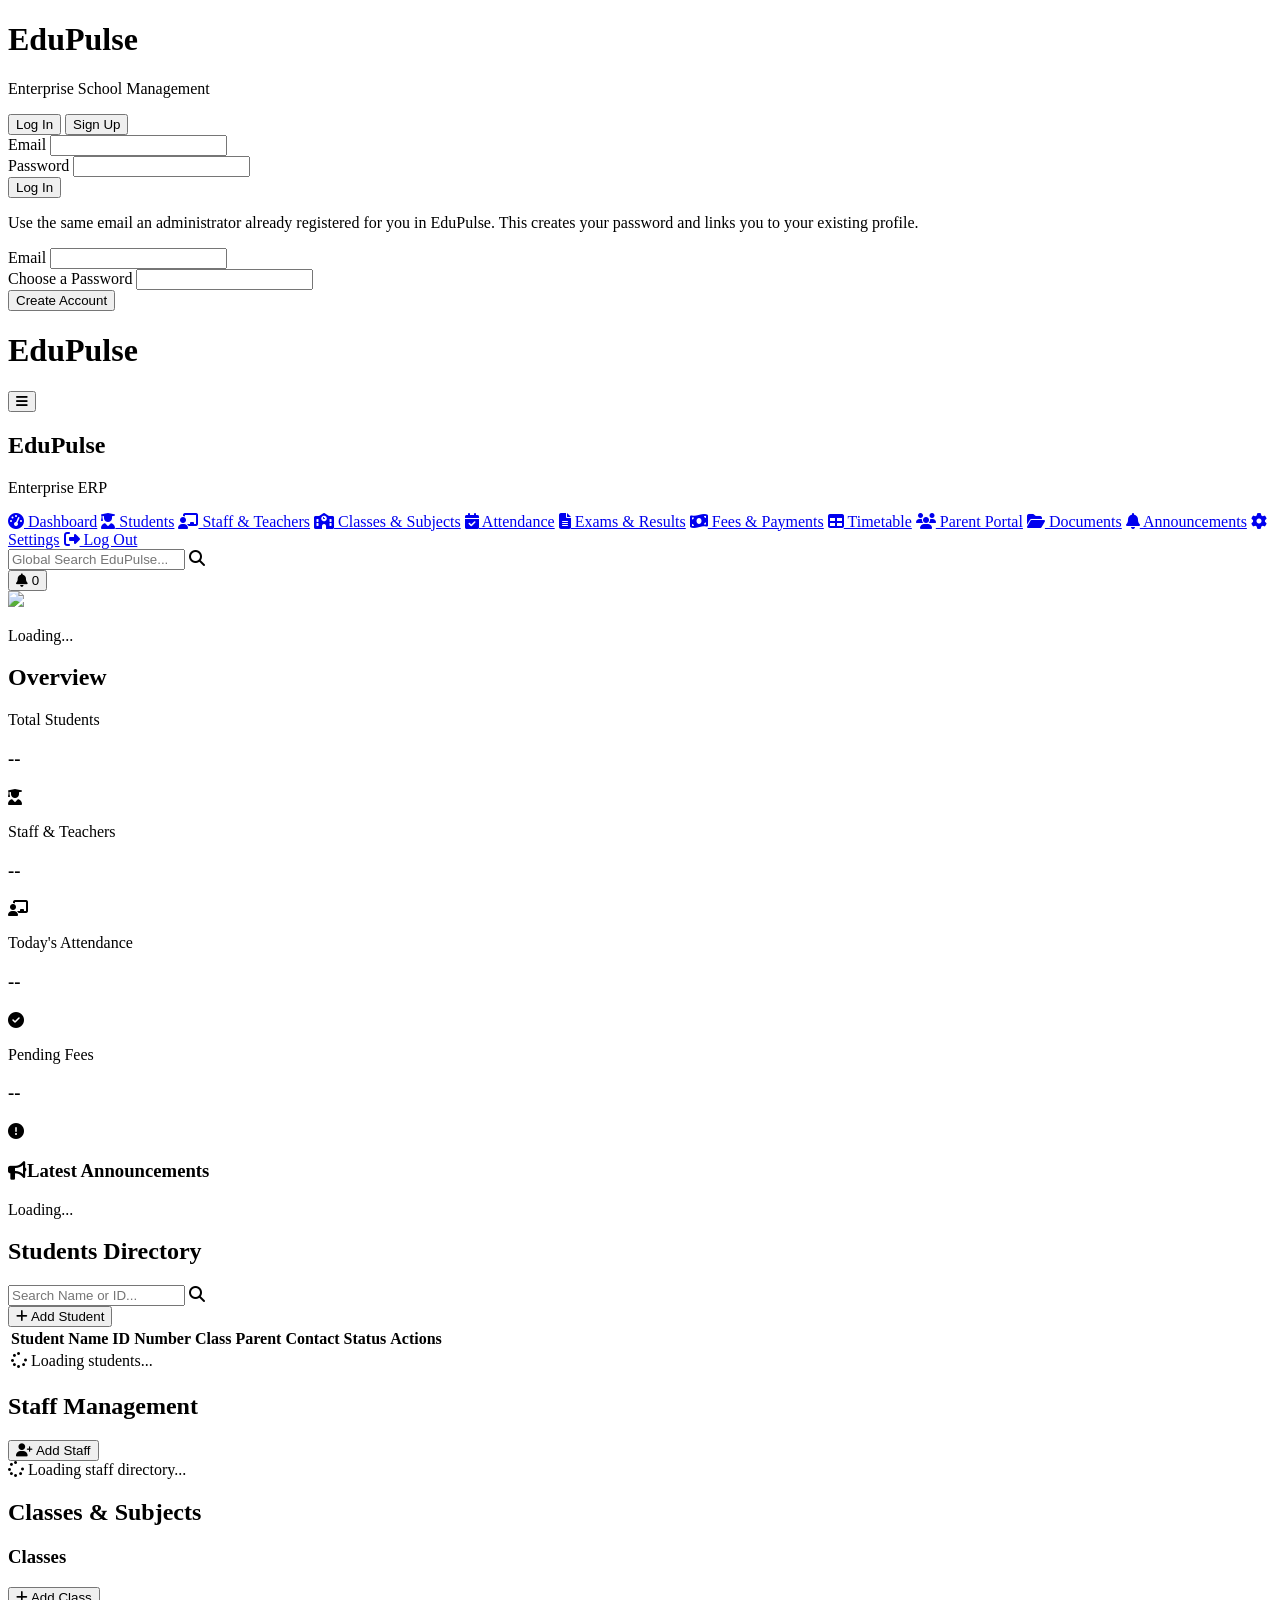
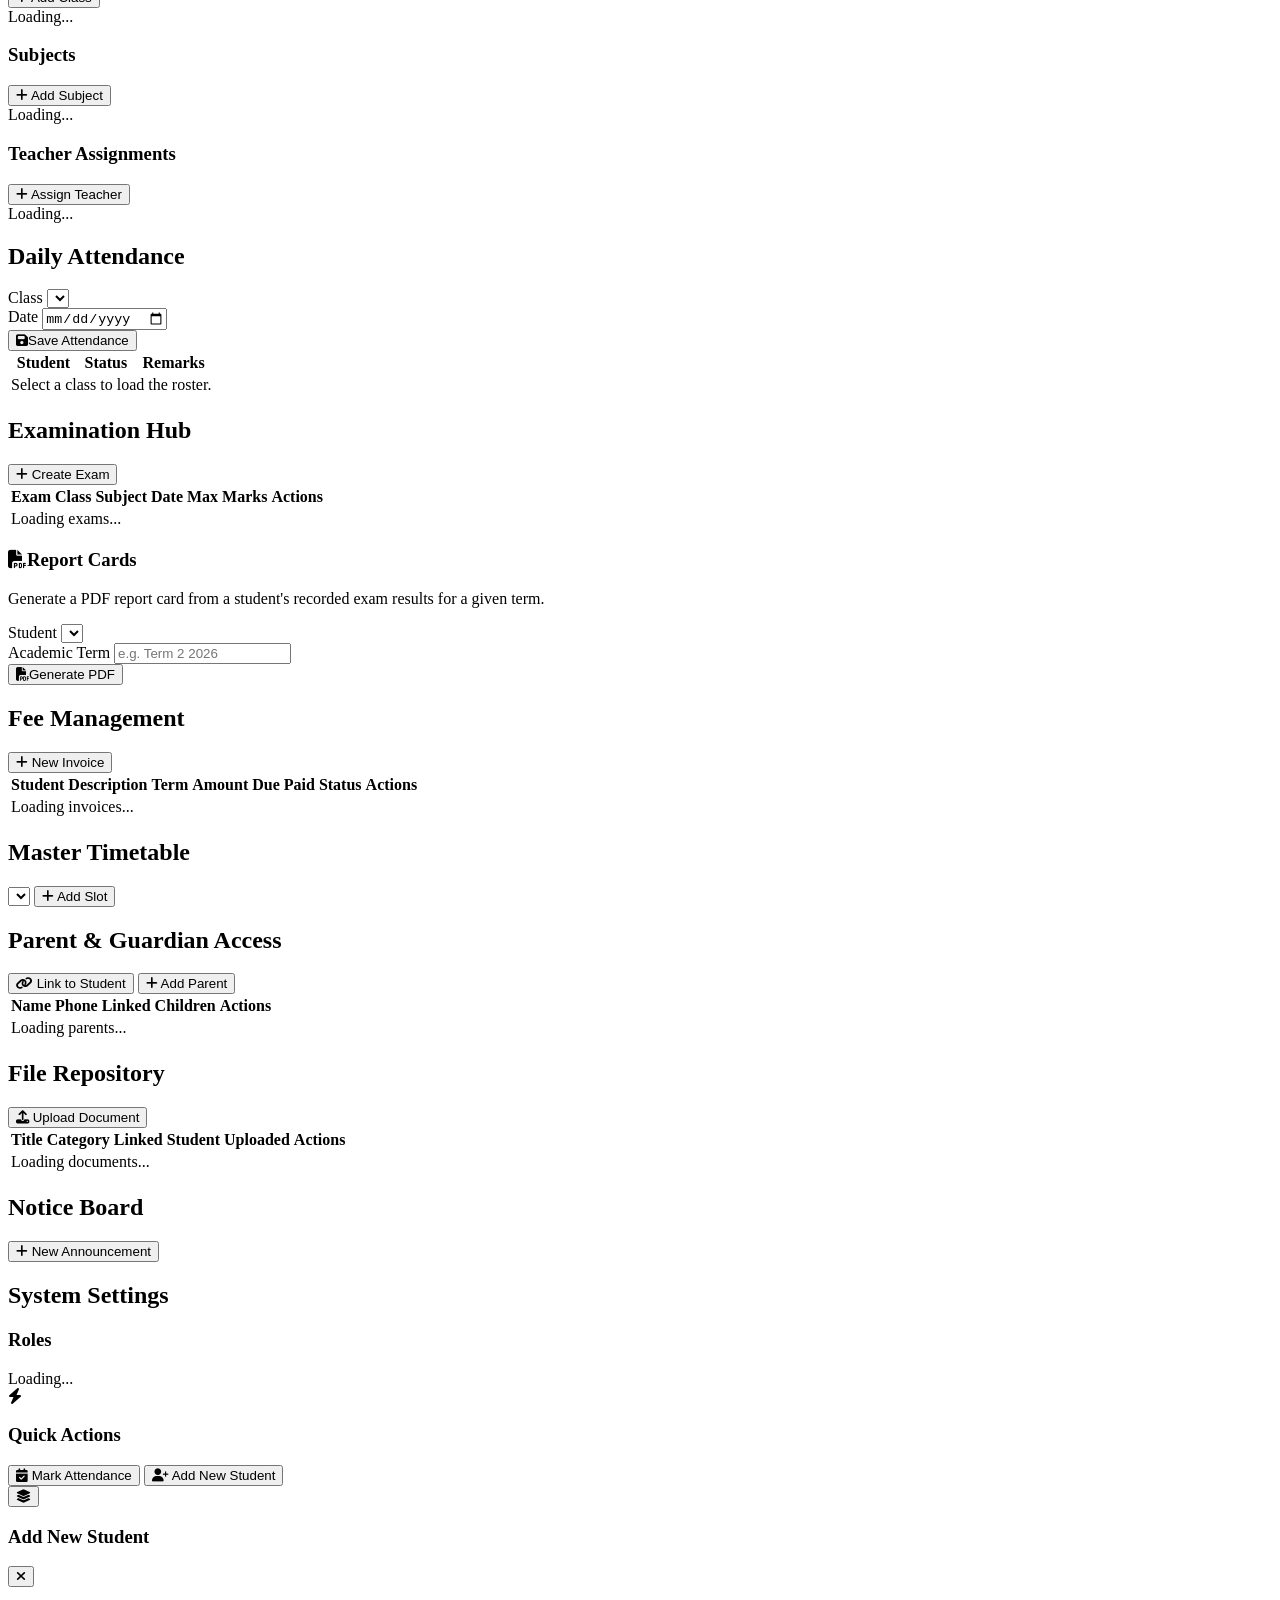
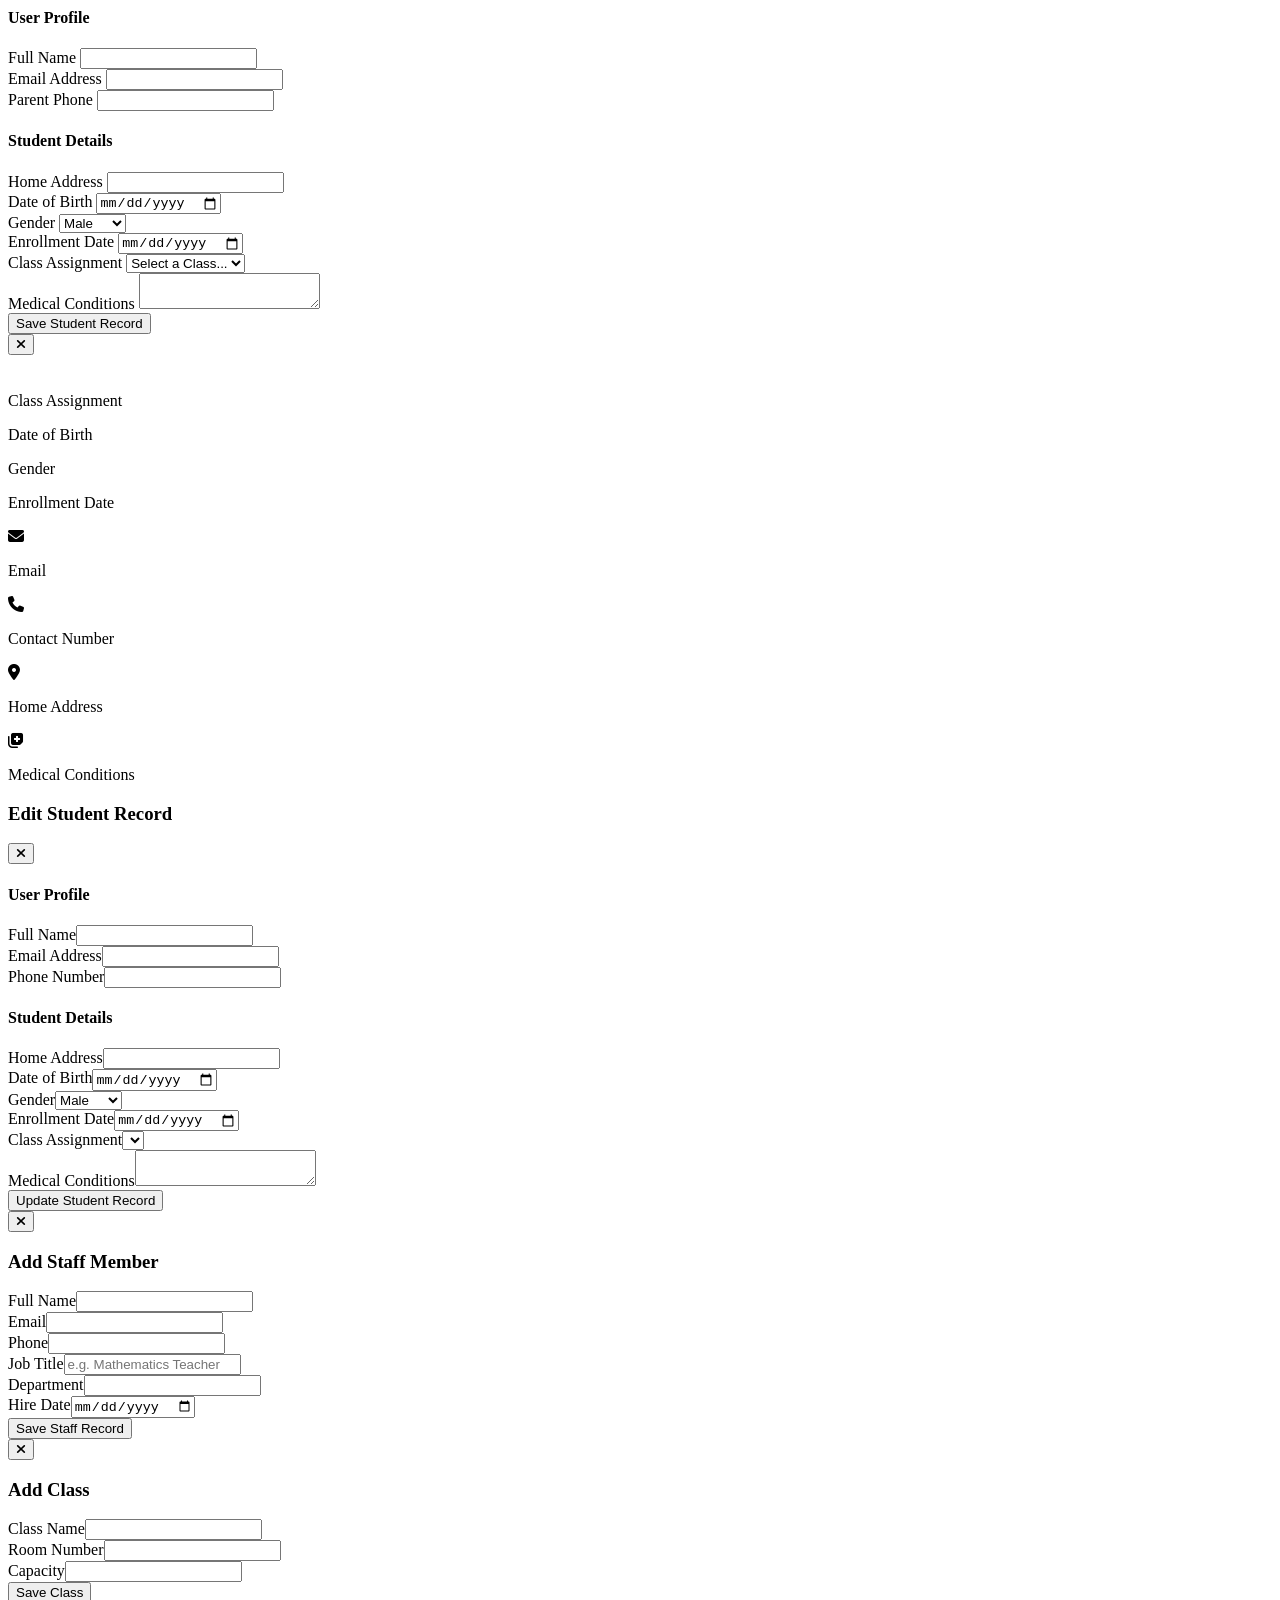
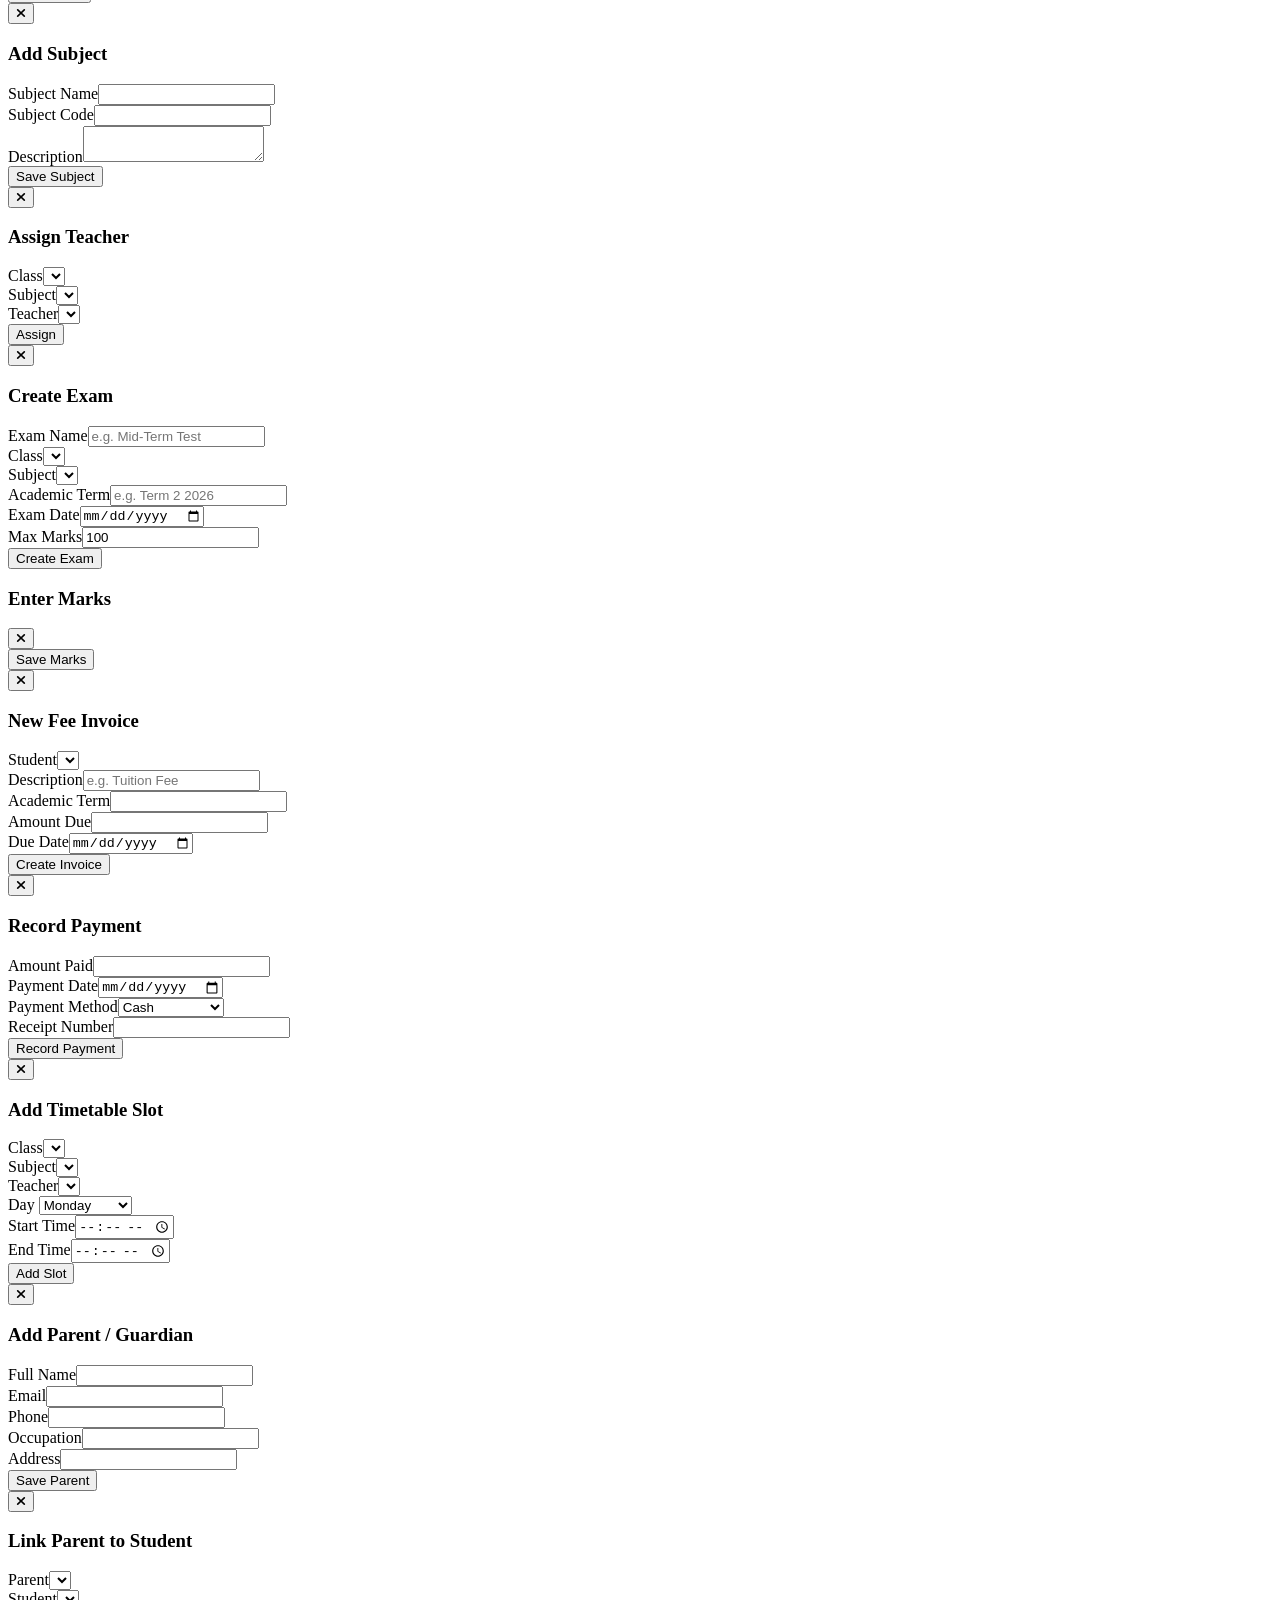
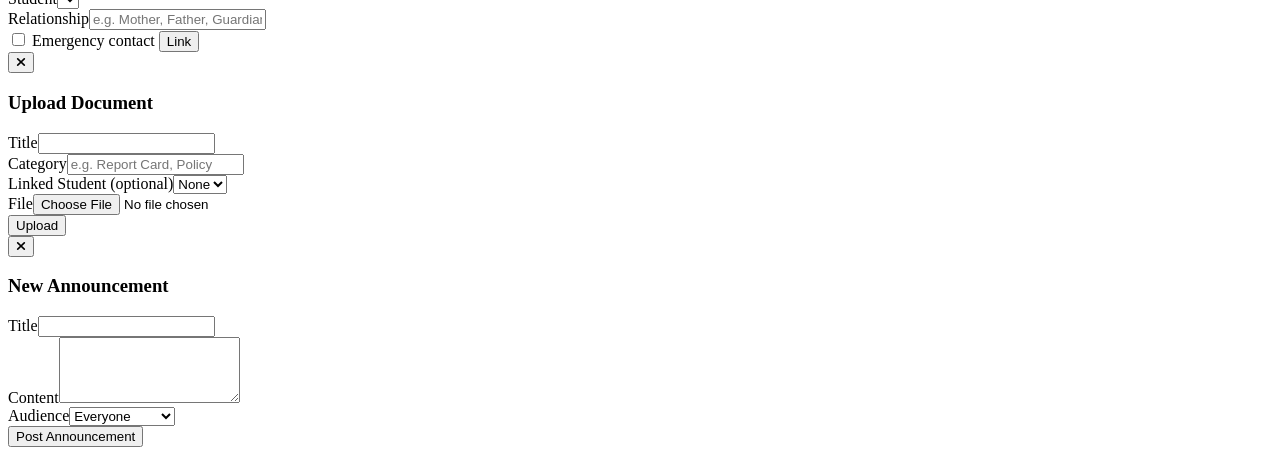
==== index.html @ a7461e49 "Rename index (5).html to index.html" ====
<!DOCTYPE html>
<html lang="en">
<head>
    <meta charset="UTF-8">
    <meta name="viewport" content="width=device-width, initial-scale=1.0">
    <title>EduPulse - Enterprise School Management</title>
    <script src="https://cdn.jsdelivr.net/npm/@supabase/supabase-js@2"></script>
    <script src="https://cdnjs.cloudflare.com/ajax/libs/jspdf/2.5.1/jspdf.umd.min.js"></script>
    <!-- Tailwind CSS -->
    <script src="https://cdn.tailwindcss.com"></script>
    <!-- FontAwesome -->
    <link rel="stylesheet" href="https://cdnjs.cloudflare.com/ajax/libs/font-awesome/6.4.0/css/all.min.css">
    <link rel="manifest" href="/manifest.json">
    <script>
        tailwind.config = {
            theme: {
                extend: {
                    colors: {
                        primary: '#1e293b',
                        secondary: '#3b82f6',
                        accent: '#f43f5e'
                    }
                }
            }
        }

        function showTab(tabId, element) {
            document.querySelectorAll('.tab-content').forEach(el => el.classList.add('hidden'));
            document.getElementById(tabId).classList.remove('hidden');

            document.querySelectorAll('.nav-link').forEach(el => {
                el.classList.remove('border-secondary', 'bg-slate-800', 'text-white');
                el.classList.add('border-transparent');
            });

            if(element) {
                element.classList.remove('border-transparent');
                element.classList.add('border-secondary', 'bg-slate-800', 'text-white');
            }

            document.getElementById('sidebar').classList.add('-translate-x-full');

            // Lazy-load data for the tab being opened
            if (window.tabLoaders && window.tabLoaders[tabId]) {
                window.tabLoaders[tabId]();
            }
        }

        function toggleMobileMenu() {
            document.getElementById('sidebar').classList.toggle('-translate-x-full');
        }

        function toggleQuickActions() {
            const menu = document.getElementById('admin-quick-actions');
            if (menu.classList.contains('scale-0')) {
                menu.classList.remove('scale-0');
                menu.classList.add('scale-100');
            } else {
                menu.classList.remove('scale-100');
                menu.classList.add('scale-0');
            }
        }

        function toggleModal(modalId) {
            const modal = document.getElementById(modalId);
            modal.classList.toggle('hidden');
        }
    </script>
</head>
<body class="bg-slate-50 text-slate-800 font-sans antialiased">

    <!-- ============================================= -->
    <!-- AUTH SCREEN (shown until logged in)            -->
    <!-- ============================================= -->
    <div id="auth-screen" class="fixed inset-0 bg-slate-900 z-[100] flex items-center justify-center p-4">
        <div class="bg-white rounded-2xl shadow-2xl w-full max-w-md p-8">
            <div class="text-center mb-6">
                <h1 class="text-3xl font-bold text-primary tracking-widest uppercase">EduPulse</h1>
                <p class="text-sm text-slate-400 mt-1">Enterprise School Management</p>
            </div>

            <div class="flex mb-6 border-b border-slate-200">
                <button id="auth-tab-login" onclick="switchAuthTab('login')" class="flex-1 py-2 font-semibold text-secondary border-b-2 border-secondary">Log In</button>
                <button id="auth-tab-signup" onclick="switchAuthTab('signup')" class="flex-1 py-2 font-semibold text-slate-400 border-b-2 border-transparent">Sign Up</button>
            </div>

            <div id="auth-error" class="hidden bg-red-50 text-red-600 text-sm p-3 rounded-lg mb-4"></div>
            <div id="auth-notice" class="hidden bg-blue-50 text-blue-600 text-sm p-3 rounded-lg mb-4"></div>

            <!-- LOGIN FORM -->
            <form id="login-form" onsubmit="handleLogin(event)" class="space-y-4">
                <div>
                    <label class="block text-sm font-semibold text-slate-700 mb-1">Email</label>
                    <input type="email" id="login-email" required class="w-full border border-slate-300 rounded-lg p-2.5 focus:ring-2 focus:ring-secondary outline-none">
                </div>
                <div>
                    <label class="block text-sm font-semibold text-slate-700 mb-1">Password</label>
                    <input type="password" id="login-password" required class="w-full border border-slate-300 rounded-lg p-2.5 focus:ring-2 focus:ring-secondary outline-none">
                </div>
                <button type="submit" class="w-full bg-secondary text-white py-3 rounded-lg font-bold shadow hover:bg-blue-600 transition">Log In</button>
            </form>

            <!-- SIGNUP FORM -->
            <form id="signup-form" onsubmit="handleSignup(event)" class="space-y-4 hidden">
                <p class="text-xs text-slate-500 -mt-2 mb-2">Use the same email an administrator already registered for you in EduPulse. This creates your password and links you to your existing profile.</p>
                <div>
                    <label class="block text-sm font-semibold text-slate-700 mb-1">Email</label>
                    <input type="email" id="signup-email" required class="w-full border border-slate-300 rounded-lg p-2.5 focus:ring-2 focus:ring-secondary outline-none">
                </div>
                <div>
                    <label class="block text-sm font-semibold text-slate-700 mb-1">Choose a Password</label>
                    <input type="password" id="signup-password" required minlength="6" class="w-full border border-slate-300 rounded-lg p-2.5 focus:ring-2 focus:ring-secondary outline-none">
                </div>
                <button type="submit" class="w-full bg-primary text-white py-3 rounded-lg font-bold shadow hover:bg-slate-700 transition">Create Account</button>
            </form>
        </div>
    </div>

    <!-- ============================================= -->
    <!-- MAIN APP (hidden until logged in)              -->
    <!-- ============================================= -->
    <div id="app-root" class="hidden flex h-screen overflow-hidden">

    <!-- Mobile Header -->
    <div class="md:hidden fixed top-0 left-0 w-full bg-primary text-white p-4 flex justify-between items-center z-50">
        <h1 class="text-xl font-bold tracking-wider">EduPulse</h1>
        <button onclick="toggleMobileMenu()" class="text-2xl focus:outline-none">
            <i class="fas fa-bars"></i>
        </button>
    </div>

    <!-- Sidebar Navigation -->
    <aside id="sidebar" class="bg-primary text-slate-300 w-64 flex-shrink-0 h-full fixed md:relative z-40 transition-transform transform -translate-x-full md:translate-x-0 overflow-y-auto mt-16 md:mt-0 pb-20">
        <div class="p-6 hidden md:block">
            <h2 class="text-2xl font-bold text-white tracking-widest uppercase">EduPulse</h2>
            <p class="text-xs text-slate-400 mt-1">Enterprise ERP</p>
        </div>
        <nav class="mt-2">
            <a href="#" onclick="showTab('dashboard', this)" class="nav-link block py-3 px-6 hover:bg-slate-800 hover:text-white border-l-4 border-secondary text-white bg-slate-800 transition"><i class="fas fa-tachometer-alt w-6"></i> Dashboard</a>
            <a href="#" onclick="showTab('students', this)" class="nav-link block py-3 px-6 hover:bg-slate-800 hover:text-white border-l-4 border-transparent transition"><i class="fas fa-user-graduate w-6"></i> Students</a>
            <a href="#" data-role-gate="staff" onclick="showTab('staff', this)" class="nav-link block py-3 px-6 hover:bg-slate-800 hover:text-white border-l-4 border-transparent transition"><i class="fas fa-chalkboard-teacher w-6"></i> Staff & Teachers</a>
            <a href="#" onclick="showTab('classes', this)" class="nav-link block py-3 px-6 hover:bg-slate-800 hover:text-white border-l-4 border-transparent transition"><i class="fas fa-school w-6"></i> Classes & Subjects</a>
            <a href="#" onclick="showTab('attendance', this)" class="nav-link block py-3 px-6 hover:bg-slate-800 hover:text-white border-l-4 border-transparent transition"><i class="fas fa-calendar-check w-6"></i> Attendance</a>
            <a href="#" onclick="showTab('exams', this)" class="nav-link block py-3 px-6 hover:bg-slate-800 hover:text-white border-l-4 border-transparent transition"><i class="fas fa-file-alt w-6"></i> Exams & Results</a>
            <a href="#" onclick="showTab('fees', this)" class="nav-link block py-3 px-6 hover:bg-slate-800 hover:text-white border-l-4 border-transparent transition"><i class="fas fa-money-bill-wave w-6"></i> Fees & Payments</a>
            <a href="#" onclick="showTab('timetable', this)" class="nav-link block py-3 px-6 hover:bg-slate-800 hover:text-white border-l-4 border-transparent transition"><i class="fas fa-table w-6"></i> Timetable</a>
            <a href="#" data-role-gate="staff" onclick="showTab('parents', this)" class="nav-link block py-3 px-6 hover:bg-slate-800 hover:text-white border-l-4 border-transparent transition"><i class="fas fa-users w-6"></i> Parent Portal</a>
            <a href="#" onclick="showTab('documents', this)" class="nav-link block py-3 px-6 hover:bg-slate-800 hover:text-white border-l-4 border-transparent transition"><i class="fas fa-folder-open w-6"></i> Documents</a>
            <a href="#" onclick="showTab('announcements', this)" class="nav-link block py-3 px-6 hover:bg-slate-800 hover:text-white border-l-4 border-transparent transition"><i class="fas fa-bell w-6"></i> Announcements</a>
            <a href="#" data-role-gate="staff" onclick="showTab('settings', this)" class="nav-link block py-3 px-6 hover:bg-slate-800 hover:text-white border-l-4 border-transparent transition mt-4"><i class="fas fa-cog w-6"></i> Settings</a>
            <a href="#" onclick="handleLogout()" class="nav-link block py-3 px-6 hover:bg-red-900 hover:text-white border-l-4 border-transparent transition text-red-300"><i class="fas fa-sign-out-alt w-6"></i> Log Out</a>
        </nav>
    </aside>

    <!-- Main Content Area -->
    <main class="flex-1 flex flex-col h-full mt-16 md:mt-0 relative overflow-hidden">

        <!-- Top Navbar -->
        <header class="bg-white shadow-sm h-16 flex items-center justify-between px-8 flex-shrink-0 hidden md:flex z-10 relative">
            <div class="relative w-96">
                <input type="text" placeholder="Global Search EduPulse..." class="w-full bg-slate-100 rounded-full py-2 px-4 pl-10 focus:outline-none focus:ring-2 focus:ring-secondary text-sm">
                <i class="fas fa-search absolute left-4 top-2.5 text-slate-400"></i>
            </div>
            <div class="flex items-center gap-6">
                <button class="text-slate-400 hover:text-secondary relative">
                    <i class="fas fa-bell text-xl"></i>
                    <span id="announcement-badge" class="absolute -top-1 -right-1 bg-red-500 text-white text-[10px] rounded-full h-4 w-4 flex items-center justify-center font-bold">0</span>
                </button>
                <div class="flex items-center gap-3 border-l pl-6 border-slate-200">
                    <img id="current-user-avatar" src="https://ui-avatars.com/api/?name=User&background=3b82f6&color=fff" class="w-9 h-9 rounded-full shadow-sm">
                    <div class="text-sm">
                        <p id="current-user-name" class="font-bold text-slate-700">Loading...</p>
                        <p id="current-user-role" class="text-xs text-slate-400"></p>
                    </div>
                </div>
            </div>
        </header>

        <!-- Scrollable Views -->
        <div class="flex-1 overflow-y-auto p-4 md:p-8 bg-slate-50">

            <!-- 1. DASHBOARD -->
            <div id="dashboard" class="tab-content">
                <h2 class="text-2xl font-bold text-slate-800 mb-6">Overview</h2>
                <div class="grid grid-cols-1 md:grid-cols-2 lg:grid-cols-4 gap-6 mb-8">
                    <div class="bg-white p-6 rounded-xl shadow-sm border border-slate-100 flex items-center justify-between">
                        <div><p class="text-sm text-slate-500 font-semibold">Total Students</p><h3 id="stat-students" class="text-2xl font-bold text-slate-800">--</h3></div>
                        <div class="bg-blue-100 text-secondary p-3 rounded-lg"><i class="fas fa-user-graduate text-xl"></i></div>
                    </div>
                    <div class="bg-white p-6 rounded-xl shadow-sm border border-slate-100 flex items-center justify-between">
                        <div><p class="text-sm text-slate-500 font-semibold">Staff & Teachers</p><h3 id="stat-staff" class="text-2xl font-bold text-slate-800">--</h3></div>
                        <div class="bg-indigo-100 text-indigo-500 p-3 rounded-lg"><i class="fas fa-chalkboard-teacher text-xl"></i></div>
                    </div>
                    <div class="bg-white p-6 rounded-xl shadow-sm border border-slate-100 flex items-center justify-between">
                        <div><p class="text-sm text-slate-500 font-semibold">Today's Attendance</p><h3 id="stat-attendance" class="text-2xl font-bold text-slate-800">--</h3></div>
                        <div class="bg-green-100 text-green-500 p-3 rounded-lg"><i class="fas fa-check-circle text-xl"></i></div>
                    </div>
                    <div class="bg-white p-6 rounded-xl shadow-sm border border-slate-100 flex items-center justify-between">
                        <div><p class="text-sm text-slate-500 font-semibold">Pending Fees</p><h3 id="stat-fees" class="text-2xl font-bold text-slate-800">--</h3></div>
                        <div class="bg-red-100 text-red-500 p-3 rounded-lg"><i class="fas fa-exclamation-circle text-xl"></i></div>
                    </div>
                </div>
                <div class="bg-white rounded-xl shadow-sm border border-slate-100 p-6">
                    <h3 class="font-bold text-slate-700 mb-4"><i class="fas fa-bullhorn text-secondary mr-2"></i>Latest Announcements</h3>
                    <div id="dashboard-announcements" class="space-y-3 text-sm text-slate-500">Loading...</div>
                </div>
            </div>

            <!-- 2. STUDENTS TAB -->
            <div id="students" class="tab-content hidden">
                <div class="flex flex-col md:flex-row justify-between items-center mb-6 gap-4">
                    <h2 class="text-2xl font-bold text-slate-800">Students Directory</h2>
                    <div class="flex w-full md:w-auto gap-4">
                        <div class="relative flex-1 md:w-64">
                            <input type="text" id="student-search-input" onkeyup="filterStudents()" placeholder="Search Name or ID..." class="w-full bg-white border border-slate-200 rounded-lg py-2 px-4 pl-10 focus:outline-none focus:ring-2 focus:ring-secondary text-sm shadow-sm">
                            <i class="fas fa-search absolute left-4 top-2.5 text-slate-400"></i>
                        </div>
                        <button data-role-gate="staff" onclick="toggleModal('add-student-modal')" class="bg-secondary text-white px-4 py-2 rounded-lg text-sm shadow hover:bg-blue-600 whitespace-nowrap"><i class="fas fa-plus mr-2"></i> Add Student</button>
                    </div>
                </div>
                <div class="bg-white rounded-xl shadow-sm border border-slate-100 overflow-hidden">
                    <div class="overflow-x-auto">
                        <table class="w-full text-left border-collapse">
                            <thead>
                                <tr class="bg-slate-50 text-slate-500 text-sm border-b border-slate-200">
                                    <th class="p-4 font-semibold">Student Name</th>
                                    <th class="p-4 font-semibold">ID Number</th>
                                    <th class="p-4 font-semibold">Class</th>
                                    <th class="p-4 font-semibold">Parent Contact</th>
                                    <th class="p-4 font-semibold">Status</th>
                                    <th class="p-4 font-semibold text-right">Actions</th>
                                </tr>
                            </thead>
                            <tbody id="student-table-body" class="text-sm">
                                <tr><td colspan="6" class="p-6 text-center text-slate-500"><i class="fas fa-spinner fa-spin mr-2"></i> Loading students...</td></tr>
                            </tbody>
                        </table>
                    </div>
                </div>
            </div>

            <!-- 3. STAFF & TEACHERS -->
            <div id="staff" class="tab-content hidden">
                <div class="flex justify-between items-center mb-6">
                    <h2 class="text-2xl font-bold text-slate-800">Staff Management</h2>
                    <button data-role-gate="staff" onclick="toggleModal('add-staff-modal')" class="bg-secondary text-white px-4 py-2 rounded-lg text-sm shadow hover:bg-blue-600"><i class="fas fa-user-plus mr-2"></i> Add Staff</button>
                </div>
                <div class="bg-white rounded-xl shadow-sm border border-slate-100 p-6">
                    <div id="staff-grid" class="grid grid-cols-1 md:grid-cols-3 gap-4">
                       <div class="col-span-full p-6 text-center text-slate-500"><i class="fas fa-spinner fa-spin mr-2"></i> Loading staff directory...</div>
                    </div>
                </div>
            </div>

            <!-- 4. CLASSES & SUBJECTS -->
            <div id="classes" class="tab-content hidden">
                <h2 class="text-2xl font-bold text-slate-800 mb-6">Classes & Subjects</h2>
                <div class="grid grid-cols-1 lg:grid-cols-2 gap-6">
                    <div class="bg-white rounded-xl shadow-sm border border-slate-100 p-6">
                        <div class="flex justify-between items-center mb-4">
                            <h3 class="font-bold text-slate-700">Classes</h3>
                            <button data-role-gate="staff" onclick="toggleModal('add-class-modal')" class="bg-secondary text-white px-3 py-1.5 rounded-lg text-xs shadow hover:bg-blue-600"><i class="fas fa-plus mr-1"></i> Add Class</button>
                        </div>
                        <div id="classes-list" class="space-y-2 text-sm">Loading...</div>
                    </div>
                    <div class="bg-white rounded-xl shadow-sm border border-slate-100 p-6">
                        <div class="flex justify-between items-center mb-4">
                            <h3 class="font-bold text-slate-700">Subjects</h3>
                            <button data-role-gate="staff" onclick="toggleModal('add-subject-modal')" class="bg-secondary text-white px-3 py-1.5 rounded-lg text-xs shadow hover:bg-blue-600"><i class="fas fa-plus mr-1"></i> Add Subject</button>
                        </div>
                        <div id="subjects-list" class="space-y-2 text-sm">Loading...</div>
                    </div>
                </div>
                <div class="bg-white rounded-xl shadow-sm border border-slate-100 p-6 mt-6">
                    <div class="flex justify-between items-center mb-4">
                        <h3 class="font-bold text-slate-700">Teacher Assignments</h3>
                        <button data-role-gate="staff" onclick="toggleModal('assign-teacher-modal')" class="bg-secondary text-white px-3 py-1.5 rounded-lg text-xs shadow hover:bg-blue-600"><i class="fas fa-plus mr-1"></i> Assign Teacher</button>
                    </div>
                    <div id="assignments-list" class="text-sm">Loading...</div>
                </div>
            </div>

            <!-- 5. ATTENDANCE -->
            <div id="attendance" class="tab-content hidden">
                <h2 class="text-2xl font-bold text-slate-800 mb-6">Daily Attendance</h2>
                <div class="bg-white rounded-xl shadow-sm border border-slate-100 p-6 mb-6">
                    <div class="grid grid-cols-1 md:grid-cols-3 gap-4 items-end">
                        <div>
                            <label class="block text-sm font-semibold text-slate-700 mb-1">Class</label>
                            <select id="attendance-class-select" onchange="loadAttendanceRoster()" class="w-full border border-slate-300 rounded-lg p-2"></select>
                        </div>
                        <div>
                            <label class="block text-sm font-semibold text-slate-700 mb-1">Date</label>
                            <input type="date" id="attendance-date" onchange="loadAttendanceRoster()" class="w-full border border-slate-300 rounded-lg p-2">
                        </div>
                        <button data-role-gate="staff" onclick="saveAttendance()" class="bg-secondary text-white py-2 rounded-lg font-bold shadow hover:bg-blue-600"><i class="fas fa-save mr-2"></i>Save Attendance</button>
                    </div>
                </div>
                <div class="bg-white rounded-xl shadow-sm border border-slate-100 overflow-hidden">
                    <table class="w-full text-left border-collapse">
                        <thead><tr class="bg-slate-50 text-slate-500 text-sm border-b"><th class="p-4">Student</th><th class="p-4">Status</th><th class="p-4">Remarks</th></tr></thead>
                        <tbody id="attendance-roster-body" class="text-sm"><tr><td colspan="3" class="p-6 text-center text-slate-500">Select a class to load the roster.</td></tr></tbody>
                    </table>
                </div>
            </div>

            <!-- 6. EXAMS & RESULTS -->
            <div id="exams" class="tab-content hidden">
                <div class="flex justify-between items-center mb-6">
                    <h2 class="text-2xl font-bold text-slate-800">Examination Hub</h2>
                    <button data-role-gate="staff" onclick="toggleModal('add-exam-modal')" class="bg-secondary text-white px-4 py-2 rounded-lg text-sm shadow hover:bg-blue-600"><i class="fas fa-plus mr-2"></i> Create Exam</button>
                </div>
                <div class="bg-white rounded-xl shadow-sm border border-slate-100 overflow-hidden">
                    <table class="w-full text-left border-collapse">
                        <thead><tr class="bg-slate-50 text-slate-500 text-sm border-b"><th class="p-4">Exam</th><th class="p-4">Class</th><th class="p-4">Subject</th><th class="p-4">Date</th><th class="p-4">Max Marks</th><th class="p-4 text-right">Actions</th></tr></thead>
                        <tbody id="exams-table-body" class="text-sm"><tr><td colspan="6" class="p-6 text-center text-slate-500">Loading exams...</td></tr></tbody>
                    </table>
                </div>

                <div class="bg-white rounded-xl shadow-sm border border-slate-100 p-6 mt-6">
                    <h3 class="font-bold text-slate-700 mb-1"><i class="fas fa-file-pdf text-red-500 mr-2"></i>Report Cards</h3>
                    <p class="text-xs text-slate-400 mb-4">Generate a PDF report card from a student's recorded exam results for a given term.</p>
                    <div class="grid grid-cols-1 md:grid-cols-4 gap-4 items-end">
                        <div class="md:col-span-2">
                            <label class="block text-sm font-semibold text-slate-700 mb-1">Student</label>
                            <select id="report-card-student" class="w-full border border-slate-300 rounded-lg p-2"></select>
                        </div>
                        <div>
                            <label class="block text-sm font-semibold text-slate-700 mb-1">Academic Term</label>
                            <input type="text" id="report-card-term" placeholder="e.g. Term 2 2026" class="w-full border border-slate-300 rounded-lg p-2">
                        </div>
                        <button onclick="generateReportCard()" class="bg-red-500 text-white py-2 rounded-lg font-bold shadow hover:bg-red-600"><i class="fas fa-file-pdf mr-2"></i>Generate PDF</button>
                    </div>
                    <div id="report-card-status" class="text-sm text-slate-500 mt-4"></div>
                </div>
            </div>

            <!-- 7. FEES & PAYMENTS -->
            <div id="fees" class="tab-content hidden">
                <div class="flex justify-between items-center mb-6">
                    <h2 class="text-2xl font-bold text-slate-800">Fee Management</h2>
                    <button data-role-gate="staff" onclick="toggleModal('add-invoice-modal')" class="bg-secondary text-white px-4 py-2 rounded-lg text-sm shadow hover:bg-blue-600"><i class="fas fa-plus mr-2"></i> New Invoice</button>
                </div>
                <div class="bg-white rounded-xl shadow-sm border border-slate-100 overflow-hidden">
                    <table class="w-full text-left border-collapse">
                        <thead><tr class="bg-slate-50 text-slate-500 text-sm border-b"><th class="p-4">Student</th><th class="p-4">Description</th><th class="p-4">Term</th><th class="p-4">Amount Due</th><th class="p-4">Paid</th><th class="p-4">Status</th><th class="p-4 text-right">Actions</th></tr></thead>
                        <tbody id="fees-table-body" class="text-sm"><tr><td colspan="7" class="p-6 text-center text-slate-500">Loading invoices...</td></tr></tbody>
                    </table>
                </div>
            </div>

            <!-- 8. TIMETABLE -->
            <div id="timetable" class="tab-content hidden">
                <div class="flex flex-col md:flex-row justify-between items-center mb-6 gap-4">
                    <h2 class="text-2xl font-bold text-slate-800">Master Timetable</h2>
                    <div class="flex gap-4 items-center">
                        <select id="timetable-class-select" onchange="loadTimetable()" class="border border-slate-300 rounded-lg p-2 text-sm"></select>
                        <button data-role-gate="staff" onclick="toggleModal('add-slot-modal')" class="bg-secondary text-white px-4 py-2 rounded-lg text-sm shadow hover:bg-blue-600"><i class="fas fa-plus mr-2"></i> Add Slot</button>
                    </div>
                </div>
                <div id="timetable-grid" class="grid grid-cols-1 md:grid-cols-2 lg:grid-cols-3 gap-4"></div>
            </div>

            <!-- 9. PARENT PORTAL -->
            <div id="parents" class="tab-content hidden">
                <div class="flex justify-between items-center mb-6">
                    <h2 class="text-2xl font-bold text-slate-800">Parent & Guardian Access</h2>
                    <div class="flex gap-3">
                        <button data-role-gate="staff" onclick="toggleModal('link-parent-modal')" class="bg-slate-700 text-white px-4 py-2 rounded-lg text-sm shadow hover:bg-slate-800"><i class="fas fa-link mr-2"></i> Link to Student</button>
                        <button data-role-gate="staff" onclick="toggleModal('add-parent-modal')" class="bg-secondary text-white px-4 py-2 rounded-lg text-sm shadow hover:bg-blue-600"><i class="fas fa-plus mr-2"></i> Add Parent</button>
                    </div>
                </div>
                <div class="bg-white rounded-xl shadow-sm border border-slate-100 overflow-hidden">
                    <table class="w-full text-left border-collapse">
                        <thead><tr class="bg-slate-50 text-slate-500 text-sm border-b"><th class="p-4">Name</th><th class="p-4">Phone</th><th class="p-4">Linked Children</th><th class="p-4 text-right">Actions</th></tr></thead>
                        <tbody id="parents-table-body" class="text-sm"><tr><td colspan="4" class="p-6 text-center text-slate-500">Loading parents...</td></tr></tbody>
                    </table>
                </div>
            </div>

            <!-- 10. DOCUMENTS -->
            <div id="documents" class="tab-content hidden">
                <div class="flex justify-between items-center mb-6">
                    <h2 class="text-2xl font-bold text-slate-800">File Repository</h2>
                    <button data-role-gate="staff" onclick="toggleModal('upload-document-modal')" class="bg-secondary text-white px-4 py-2 rounded-lg text-sm shadow hover:bg-blue-600"><i class="fas fa-upload mr-2"></i> Upload Document</button>
                </div>
                <div class="bg-white rounded-xl shadow-sm border border-slate-100 overflow-hidden">
                    <table class="w-full text-left border-collapse">
                        <thead><tr class="bg-slate-50 text-slate-500 text-sm border-b"><th class="p-4">Title</th><th class="p-4">Category</th><th class="p-4">Linked Student</th><th class="p-4">Uploaded</th><th class="p-4 text-right">Actions</th></tr></thead>
                        <tbody id="documents-table-body" class="text-sm"><tr><td colspan="5" class="p-6 text-center text-slate-500">Loading documents...</td></tr></tbody>
                    </table>
                </div>
            </div>

            <!-- 11. ANNOUNCEMENTS -->
            <div id="announcements" class="tab-content hidden">
                <div class="flex justify-between items-center mb-6">
                    <h2 class="text-2xl font-bold text-slate-800">Notice Board</h2>
                    <button data-role-gate="staff" onclick="toggleModal('add-announcement-modal')" class="bg-secondary text-white px-4 py-2 rounded-lg text-sm shadow hover:bg-blue-600"><i class="fas fa-plus mr-2"></i> New Announcement</button>
                </div>
                <div id="announcements-list" class="space-y-4"></div>
            </div>

            <!-- 12. SETTINGS -->
            <div id="settings" class="tab-content hidden">
                <h2 class="text-2xl font-bold text-slate-800 mb-6">System Settings</h2>
                <div class="bg-white rounded-xl shadow-sm border border-slate-100 p-6 max-w-lg">
                    <h3 class="font-bold text-slate-700 mb-4">Roles</h3>
                    <div id="roles-list" class="space-y-2 text-sm">Loading...</div>
                </div>
            </div>

        </div>
    </main>

    <!-- Admin Quick Actions Menu -->
    <div id="admin-quick-actions" class="fixed bottom-24 right-6 bg-white w-72 rounded-2xl shadow-2xl border border-slate-100 transform scale-0 origin-bottom-right transition-transform duration-300 z-50 overflow-hidden">
        <div class="bg-gradient-to-r from-secondary to-blue-400 p-6 text-white text-center relative overflow-hidden">
            <div class="absolute -top-4 -right-4 w-16 h-16 bg-white/10 rounded-full blur-md"></div>
            <div class="absolute -bottom-4 -left-4 w-20 h-20 bg-white/10 rounded-full blur-md"></div>
            <div class="relative z-10 w-16 h-16 bg-white/20 rounded-full mx-auto flex items-center justify-center mb-3 backdrop-blur-sm shadow-inner">
                <i class="fas fa-bolt text-2xl text-white"></i>
            </div>
            <h3 class="relative z-10 text-xl font-bold tracking-wider">Quick Actions</h3>
        </div>
        <div class="p-4 space-y-2">
            <button onclick="showTab('attendance'); toggleQuickActions();" class="w-full text-left px-4 py-3 rounded-xl hover:bg-slate-50 text-slate-700 font-medium transition flex items-center gap-3">
                <i class="fas fa-calendar-check text-secondary w-5 text-center"></i> Mark Attendance
            </button>
            <button onclick="toggleModal('add-student-modal'); toggleQuickActions();" class="w-full text-left px-4 py-3 rounded-xl hover:bg-slate-50 text-slate-700 font-medium transition flex items-center gap-3">
                <i class="fas fa-user-plus text-secondary w-5 text-center"></i> Add New Student
            </button>
        </div>
    </div>
    <button onclick="toggleQuickActions()" class="fixed bottom-6 right-6 z-50 bg-secondary text-white rounded-full h-14 w-14 shadow-2xl hover:bg-blue-600 transition-all flex items-center justify-center">
        <i class="fas fa-layer-group text-xl"></i>
    </button>

    <!-- ============================================= -->
    <!-- MODALS SECTION                                 -->
    <!-- ============================================= -->

    <!-- Add Student Modal -->
    <div id="add-student-modal" class="fixed inset-0 bg-slate-900 bg-opacity-50 hidden flex items-center justify-center z-50 overflow-y-auto">
        <div class="bg-white rounded-xl shadow-lg w-full max-w-lg p-6 m-4 max-h-[90vh] overflow-y-auto">
            <div class="flex justify-between items-center mb-4">
                <h3 class="text-xl font-bold text-slate-800">Add New Student</h3>
                <button onclick="toggleModal('add-student-modal')" class="text-slate-400 hover:text-red-500 transition"><i class="fas fa-times"></i></button>
            </div>
            <form id="add-student-form" onsubmit="submitNewStudent(event)" class="space-y-4">
                <div class="border-b pb-4 mb-4">
                    <h4 class="text-sm font-bold text-slate-500 uppercase tracking-wider mb-3">User Profile</h4>
                    <div class="space-y-3">
                        <div>
                            <label class="block text-sm font-semibold text-slate-700 mb-1">Full Name</label>
                            <input type="text" id="student-name" required class="w-full border border-slate-300 rounded-lg p-2 focus:ring-2 focus:ring-secondary outline-none">
                        </div>
                        <div class="grid grid-cols-2 gap-4">
                            <div>
                                <label class="block text-sm font-semibold text-slate-700 mb-1">Email Address</label>
                                <input type="email" id="student-email" required class="w-full border border-slate-300 rounded-lg p-2 focus:ring-2 focus:ring-secondary outline-none">
                            </div>
                            <div>
                                <label class="block text-sm font-semibold text-slate-700 mb-1">Parent Phone</label>
                                <input type="text" id="parent-phone" required class="w-full border border-slate-300 rounded-lg p-2 focus:ring-2 focus:ring-secondary outline-none">
                            </div>
                        </div>
                    </div>
                </div>
                <div>
                    <h4 class="text-sm font-bold text-slate-500 uppercase tracking-wider mb-3">Student Details</h4>
                    <div class="space-y-3">
                        <div>
                            <label class="block text-sm font-semibold text-slate-700 mb-1">Home Address</label>
                            <input type="text" id="student-address" required class="w-full border border-slate-300 rounded-lg p-2 focus:ring-2 focus:ring-secondary outline-none">
                        </div>
                        <div class="grid grid-cols-2 gap-4">
                            <div>
                                <label class="block text-sm font-semibold text-slate-700 mb-1">Date of Birth</label>
                                <input type="date" id="student-dob" required class="w-full border border-slate-300 rounded-lg p-2 focus:ring-2 focus:ring-secondary outline-none">
                            </div>
                            <div>
                                <label class="block text-sm font-semibold text-slate-700 mb-1">Gender</label>
                                <select id="student-gender" required class="w-full border border-slate-300 rounded-lg p-2 focus:ring-2 focus:ring-secondary outline-none">
                                    <option value="Male">Male</option>
                                    <option value="Female">Female</option>
                                </select>
                            </div>
                        </div>
                        <div class="grid grid-cols-2 gap-4">
                            <div>
                                <label class="block text-sm font-semibold text-slate-700 mb-1">Enrollment Date</label>
                                <input type="date" id="enrollment-date" required class="w-full border border-slate-300 rounded-lg p-2 focus:ring-2 focus:ring-secondary outline-none">
                            </div>
                            <div>
                                <label class="block text-sm font-semibold text-slate-700 mb-1">Class Assignment</label>
                                <select id="student-class" required class="w-full border border-slate-300 rounded-lg p-2 focus:ring-2 focus:ring-secondary outline-none">
                                    <option value="">Select a Class...</option>
                                </select>
                            </div>
                        </div>
                        <div>
                            <label class="block text-sm font-semibold text-slate-700 mb-1">Medical Conditions</label>
                            <textarea id="student-medical" rows="2" class="w-full border border-slate-300 rounded-lg p-2 focus:ring-2 focus:ring-secondary outline-none"></textarea>
                        </div>
                    </div>
                </div>
                <button type="submit" class="w-full bg-secondary text-white py-3 rounded-lg font-bold shadow hover:bg-blue-600 transition mt-4">Save Student Record</button>
            </form>
        </div>
    </div>

    <!-- View Student Profile Modal -->
    <div id="view-student-modal" class="fixed inset-0 bg-slate-900 bg-opacity-50 hidden flex items-center justify-center z-50 overflow-y-auto">
        <div class="bg-white rounded-xl shadow-lg w-full max-w-lg p-6 m-4 relative">
            <button onclick="toggleModal('view-student-modal')" class="absolute top-4 right-4 text-slate-400 hover:text-red-500 transition"><i class="fas fa-times text-xl"></i></button>
            <div class="text-center border-b border-slate-100 pb-4 mb-4 mt-2">
                <img id="view-avatar" src="" class="w-20 h-20 rounded-full mx-auto mb-3 shadow-md border-4 border-slate-50">
                <h3 id="view-name" class="text-2xl font-bold text-slate-800"></h3>
                <p id="view-id-number" class="text-sm font-mono text-slate-500"></p>
                <span id="view-status-badge" class="inline-block mt-2 py-1 px-3 rounded-full text-xs font-bold"></span>
            </div>
            <div class="grid grid-cols-2 gap-4 text-sm mb-4">
                <div class="bg-slate-50 p-3 rounded-lg"><p class="text-xs text-slate-400 font-bold uppercase mb-1">Class Assignment</p><p id="view-class" class="font-semibold text-slate-700"></p></div>
                <div class="bg-slate-50 p-3 rounded-lg"><p class="text-xs text-slate-400 font-bold uppercase mb-1">Date of Birth</p><p id="view-dob" class="font-semibold text-slate-700"></p></div>
                <div class="bg-slate-50 p-3 rounded-lg"><p class="text-xs text-slate-400 font-bold uppercase mb-1">Gender</p><p id="view-gender" class="font-semibold text-slate-700"></p></div>
                <div class="bg-slate-50 p-3 rounded-lg"><p class="text-xs text-slate-400 font-bold uppercase mb-1">Enrollment Date</p><p id="view-enrollment" class="font-semibold text-slate-700"></p></div>
            </div>
            <div class="space-y-3 text-sm">
                <div class="flex items-start gap-3"><i class="fas fa-envelope text-slate-400 mt-1 w-5"></i><div><p class="text-xs text-slate-400 font-bold uppercase">Email</p><p id="view-email" class="font-medium text-slate-700"></p></div></div>
                <div class="flex items-start gap-3"><i class="fas fa-phone text-slate-400 mt-1 w-5"></i><div><p class="text-xs text-slate-400 font-bold uppercase">Contact Number</p><p id="view-phone" class="font-medium text-slate-700"></p></div></div>
                <div class="flex items-start gap-3"><i class="fas fa-map-marker-alt text-slate-400 mt-1 w-5"></i><div><p class="text-xs text-slate-400 font-bold uppercase">Home Address</p><p id="view-address" class="font-medium text-slate-700"></p></div></div>
                <div class="flex items-start gap-3"><i class="fas fa-notes-medical text-red-400 mt-1 w-5"></i><div><p class="text-xs text-slate-400 font-bold uppercase">Medical Conditions</p><p id="view-medical" class="font-medium text-slate-700"></p></div></div>
            </div>
        </div>
    </div>

    <!-- Edit Student Modal -->
    <div id="edit-student-modal" class="fixed inset-0 bg-slate-900 bg-opacity-50 hidden flex items-center justify-center z-50 overflow-y-auto">
        <div class="bg-white rounded-xl shadow-lg w-full max-w-lg p-6 m-4 max-h-[90vh] overflow-y-auto">
            <div class="flex justify-between items-center mb-4">
                <h3 class="text-xl font-bold text-slate-800">Edit Student Record</h3>
                <button onclick="toggleModal('edit-student-modal')" class="text-slate-400 hover:text-red-500 transition"><i class="fas fa-times"></i></button>
            </div>
            <form id="edit-student-form" onsubmit="submitEditStudent(event)" class="space-y-4">
                <input type="hidden" id="edit-student-id">
                <input type="hidden" id="edit-user-id">
                <div class="border-b pb-4 mb-4">
                    <h4 class="text-sm font-bold text-slate-500 uppercase tracking-wider mb-3">User Profile</h4>
                    <div class="space-y-3">
                        <div><label class="block text-sm font-semibold text-slate-700 mb-1">Full Name</label><input type="text" id="edit-student-name" required class="w-full border border-slate-300 rounded-lg p-2 focus:ring-2 focus:ring-secondary outline-none"></div>
                        <div class="grid grid-cols-2 gap-4">
                            <div><label class="block text-sm font-semibold text-slate-700 mb-1">Email Address</label><input type="email" id="edit-student-email" required class="w-full border border-slate-300 rounded-lg p-2 focus:ring-2 focus:ring-secondary outline-none"></div>
                            <div><label class="block text-sm font-semibold text-slate-700 mb-1">Phone Number</label><input type="text" id="edit-parent-phone" required class="w-full border border-slate-300 rounded-lg p-2 focus:ring-2 focus:ring-secondary outline-none"></div>
                        </div>
                    </div>
                </div>
                <div>
                    <h4 class="text-sm font-bold text-slate-500 uppercase tracking-wider mb-3">Student Details</h4>
                    <div class="space-y-3">
                        <div><label class="block text-sm font-semibold text-slate-700 mb-1">Home Address</label><input type="text" id="edit-student-address" required class="w-full border border-slate-300 rounded-lg p-2 focus:ring-2 focus:ring-secondary outline-none"></div>
                        <div class="grid grid-cols-2 gap-4">
                            <div><label class="block text-sm font-semibold text-slate-700 mb-1">Date of Birth</label><input type="date" id="edit-student-dob" required class="w-full border border-slate-300 rounded-lg p-2 focus:ring-2 focus:ring-secondary outline-none"></div>
                            <div><label class="block text-sm font-semibold text-slate-700 mb-1">Gender</label><select id="edit-student-gender" required class="w-full border border-slate-300 rounded-lg p-2 focus:ring-2 focus:ring-secondary outline-none"><option value="Male">Male</option><option value="Female">Female</option></select></div>
                        </div>
                        <div class="grid grid-cols-2 gap-4">
                            <div><label class="block text-sm font-semibold text-slate-700 mb-1">Enrollment Date</label><input type="date" id="edit-enrollment-date" required class="w-full border border-slate-300 rounded-lg p-2 focus:ring-2 focus:ring-secondary outline-none"></div>
                            <div><label class="block text-sm font-semibold text-slate-700 mb-1">Class Assignment</label><select id="edit-student-class" required class="w-full border border-slate-300 rounded-lg p-2 focus:ring-2 focus:ring-secondary outline-none"></select></div>
                        </div>
                        <div><label class="block text-sm font-semibold text-slate-700 mb-1">Medical Conditions</label><textarea id="edit-student-medical" rows="2" class="w-full border border-slate-300 rounded-lg p-2 focus:ring-2 focus:ring-secondary outline-none"></textarea></div>
                    </div>
                </div>
                <button type="submit" class="w-full bg-green-600 text-white py-3 rounded-lg font-bold shadow hover:bg-green-700 transition mt-4">Update Student Record</button>
            </form>
        </div>
    </div>

    <!-- Add Staff Modal -->
    <div id="add-staff-modal" class="fixed inset-0 bg-slate-900 bg-opacity-50 hidden flex items-center justify-center z-50 overflow-y-auto">
        <div class="bg-white p-6 rounded-xl w-full max-w-md m-4 relative">
            <button onclick="toggleModal('add-staff-modal')" class="absolute top-4 right-4 text-slate-400 hover:text-red-500"><i class="fas fa-times"></i></button>
            <h3 class="font-bold text-xl text-slate-800 mb-4">Add Staff Member</h3>
            <form onsubmit="submitNewStaff(event)" class="space-y-3">
                <div><label class="block text-sm font-semibold text-slate-700 mb-1">Full Name</label><input type="text" id="staff-name" required class="w-full border border-slate-300 rounded-lg p-2"></div>
                <div><label class="block text-sm font-semibold text-slate-700 mb-1">Email</label><input type="email" id="staff-email" required class="w-full border border-slate-300 rounded-lg p-2"></div>
                <div><label class="block text-sm font-semibold text-slate-700 mb-1">Phone</label><input type="text" id="staff-phone" class="w-full border border-slate-300 rounded-lg p-2"></div>
                <div><label class="block text-sm font-semibold text-slate-700 mb-1">Job Title</label><input type="text" id="staff-job-title" required placeholder="e.g. Mathematics Teacher" class="w-full border border-slate-300 rounded-lg p-2"></div>
                <div><label class="block text-sm font-semibold text-slate-700 mb-1">Department</label><input type="text" id="staff-department" class="w-full border border-slate-300 rounded-lg p-2"></div>
                <div><label class="block text-sm font-semibold text-slate-700 mb-1">Hire Date</label><input type="date" id="staff-hire-date" required class="w-full border border-slate-300 rounded-lg p-2"></div>
                <button type="submit" class="w-full bg-secondary text-white py-2.5 rounded-lg font-bold shadow hover:bg-blue-600 mt-2">Save Staff Record</button>
            </form>
        </div>
    </div>

    <!-- Add Class Modal -->
    <div id="add-class-modal" class="fixed inset-0 bg-slate-900 bg-opacity-50 hidden flex items-center justify-center z-50">
        <div class="bg-white p-6 rounded-xl w-full max-w-sm m-4 relative">
            <button onclick="toggleModal('add-class-modal')" class="absolute top-4 right-4 text-slate-400 hover:text-red-500"><i class="fas fa-times"></i></button>
            <h3 class="font-bold text-xl text-slate-800 mb-4">Add Class</h3>
            <form onsubmit="submitNewClass(event)" class="space-y-3">
                <div><label class="block text-sm font-semibold text-slate-700 mb-1">Class Name</label><input type="text" id="class-name" required class="w-full border border-slate-300 rounded-lg p-2"></div>
                <div><label class="block text-sm font-semibold text-slate-700 mb-1">Room Number</label><input type="text" id="class-room" class="w-full border border-slate-300 rounded-lg p-2"></div>
                <div><label class="block text-sm font-semibold text-slate-700 mb-1">Capacity</label><input type="number" id="class-capacity" class="w-full border border-slate-300 rounded-lg p-2"></div>
                <button type="submit" class="w-full bg-secondary text-white py-2.5 rounded-lg font-bold shadow hover:bg-blue-600 mt-2">Save Class</button>
            </form>
        </div>
    </div>

    <!-- Add Subject Modal -->
    <div id="add-subject-modal" class="fixed inset-0 bg-slate-900 bg-opacity-50 hidden flex items-center justify-center z-50">
        <div class="bg-white p-6 rounded-xl w-full max-w-sm m-4 relative">
            <button onclick="toggleModal('add-subject-modal')" class="absolute top-4 right-4 text-slate-400 hover:text-red-500"><i class="fas fa-times"></i></button>
            <h3 class="font-bold text-xl text-slate-800 mb-4">Add Subject</h3>
            <form onsubmit="submitNewSubject(event)" class="space-y-3">
                <div><label class="block text-sm font-semibold text-slate-700 mb-1">Subject Name</label><input type="text" id="subject-name" required class="w-full border border-slate-300 rounded-lg p-2"></div>
                <div><label class="block text-sm font-semibold text-slate-700 mb-1">Subject Code</label><input type="text" id="subject-code" class="w-full border border-slate-300 rounded-lg p-2"></div>
                <div><label class="block text-sm font-semibold text-slate-700 mb-1">Description</label><textarea id="subject-description" rows="2" class="w-full border border-slate-300 rounded-lg p-2"></textarea></div>
                <button type="submit" class="w-full bg-secondary text-white py-2.5 rounded-lg font-bold shadow hover:bg-blue-600 mt-2">Save Subject</button>
            </form>
        </div>
    </div>

    <!-- Assign Teacher Modal -->
    <div id="assign-teacher-modal" class="fixed inset-0 bg-slate-900 bg-opacity-50 hidden flex items-center justify-center z-50">
        <div class="bg-white p-6 rounded-xl w-full max-w-sm m-4 relative">
            <button onclick="toggleModal('assign-teacher-modal')" class="absolute top-4 right-4 text-slate-400 hover:text-red-500"><i class="fas fa-times"></i></button>
            <h3 class="font-bold text-xl text-slate-800 mb-4">Assign Teacher</h3>
            <form onsubmit="submitAssignTeacher(event)" class="space-y-3">
                <div><label class="block text-sm font-semibold text-slate-700 mb-1">Class</label><select id="assign-class" required class="w-full border border-slate-300 rounded-lg p-2"></select></div>
                <div><label class="block text-sm font-semibold text-slate-700 mb-1">Subject</label><select id="assign-subject" required class="w-full border border-slate-300 rounded-lg p-2"></select></div>
                <div><label class="block text-sm font-semibold text-slate-700 mb-1">Teacher</label><select id="assign-staff" required class="w-full border border-slate-300 rounded-lg p-2"></select></div>
                <button type="submit" class="w-full bg-secondary text-white py-2.5 rounded-lg font-bold shadow hover:bg-blue-600 mt-2">Assign</button>
            </form>
        </div>
    </div>

    <!-- Add Exam Modal -->
    <div id="add-exam-modal" class="fixed inset-0 bg-slate-900 bg-opacity-50 hidden flex items-center justify-center z-50">
        <div class="bg-white p-6 rounded-xl w-full max-w-sm m-4 relative">
            <button onclick="toggleModal('add-exam-modal')" class="absolute top-4 right-4 text-slate-400 hover:text-red-500"><i class="fas fa-times"></i></button>
            <h3 class="font-bold text-xl text-slate-800 mb-4">Create Exam</h3>
            <form onsubmit="submitNewExam(event)" class="space-y-3">
                <div><label class="block text-sm font-semibold text-slate-700 mb-1">Exam Name</label><input type="text" id="exam-name" required placeholder="e.g. Mid-Term Test" class="w-full border border-slate-300 rounded-lg p-2"></div>
                <div><label class="block text-sm font-semibold text-slate-700 mb-1">Class</label><select id="exam-class" required class="w-full border border-slate-300 rounded-lg p-2"></select></div>
                <div><label class="block text-sm font-semibold text-slate-700 mb-1">Subject</label><select id="exam-subject" required class="w-full border border-slate-300 rounded-lg p-2"></select></div>
                <div><label class="block text-sm font-semibold text-slate-700 mb-1">Academic Term</label><input type="text" id="exam-term" placeholder="e.g. Term 2 2026" class="w-full border border-slate-300 rounded-lg p-2"></div>
                <div><label class="block text-sm font-semibold text-slate-700 mb-1">Exam Date</label><input type="date" id="exam-date" class="w-full border border-slate-300 rounded-lg p-2"></div>
                <div><label class="block text-sm font-semibold text-slate-700 mb-1">Max Marks</label><input type="number" id="exam-max-marks" value="100" required class="w-full border border-slate-300 rounded-lg p-2"></div>
                <button type="submit" class="w-full bg-secondary text-white py-2.5 rounded-lg font-bold shadow hover:bg-blue-600 mt-2">Create Exam</button>
            </form>
        </div>
    </div>

    <!-- Enter Marks Modal -->
    <div id="enter-marks-modal" class="fixed inset-0 bg-slate-900 bg-opacity-50 hidden flex items-center justify-center z-50 overflow-y-auto">
        <div class="bg-white rounded-xl shadow-lg w-full max-w-lg p-6 m-4 max-h-[90vh] overflow-y-auto">
            <div class="flex justify-between items-center mb-4">
                <h3 id="marks-modal-title" class="text-xl font-bold text-slate-800">Enter Marks</h3>
                <button onclick="toggleModal('enter-marks-modal')" class="text-slate-400 hover:text-red-500"><i class="fas fa-times"></i></button>
            </div>
            <input type="hidden" id="marks-exam-id">
            <div id="marks-list" class="space-y-2 mb-4 text-sm"></div>
            <button onclick="saveExamMarks()" class="w-full bg-secondary text-white py-2.5 rounded-lg font-bold shadow hover:bg-blue-600">Save Marks</button>
        </div>
    </div>

    <!-- Add Invoice Modal -->
    <div id="add-invoice-modal" class="fixed inset-0 bg-slate-900 bg-opacity-50 hidden flex items-center justify-center z-50">
        <div class="bg-white p-6 rounded-xl w-full max-w-sm m-4 relative">
            <button onclick="toggleModal('add-invoice-modal')" class="absolute top-4 right-4 text-slate-400 hover:text-red-500"><i class="fas fa-times"></i></button>
            <h3 class="font-bold text-xl text-slate-800 mb-4">New Fee Invoice</h3>
            <form onsubmit="submitNewInvoice(event)" class="space-y-3">
                <div><label class="block text-sm font-semibold text-slate-700 mb-1">Student</label><select id="invoice-student" required class="w-full border border-slate-300 rounded-lg p-2"></select></div>
                <div><label class="block text-sm font-semibold text-slate-700 mb-1">Description</label><input type="text" id="invoice-description" required placeholder="e.g. Tuition Fee" class="w-full border border-slate-300 rounded-lg p-2"></div>
                <div><label class="block text-sm font-semibold text-slate-700 mb-1">Academic Term</label><input type="text" id="invoice-term" class="w-full border border-slate-300 rounded-lg p-2"></div>
                <div><label class="block text-sm font-semibold text-slate-700 mb-1">Amount Due</label><input type="number" step="0.01" id="invoice-amount" required class="w-full border border-slate-300 rounded-lg p-2"></div>
                <div><label class="block text-sm font-semibold text-slate-700 mb-1">Due Date</label><input type="date" id="invoice-due-date" required class="w-full border border-slate-300 rounded-lg p-2"></div>
                <button type="submit" class="w-full bg-secondary text-white py-2.5 rounded-lg font-bold shadow hover:bg-blue-600 mt-2">Create Invoice</button>
            </form>
        </div>
    </div>

    <!-- Record Payment Modal -->
    <div id="record-payment-modal" class="fixed inset-0 bg-slate-900 bg-opacity-50 hidden flex items-center justify-center z-50">
        <div class="bg-white p-6 rounded-xl w-full max-w-sm m-4 relative">
            <button onclick="toggleModal('record-payment-modal')" class="absolute top-4 right-4 text-slate-400 hover:text-red-500"><i class="fas fa-times"></i></button>
            <h3 class="font-bold text-xl text-slate-800 mb-4">Record Payment</h3>
            <form onsubmit="submitPayment(event)" class="space-y-3">
                <input type="hidden" id="payment-invoice-id">
                <div><label class="block text-sm font-semibold text-slate-700 mb-1">Amount Paid</label><input type="number" step="0.01" id="payment-amount" required class="w-full border border-slate-300 rounded-lg p-2"></div>
                <div><label class="block text-sm font-semibold text-slate-700 mb-1">Payment Date</label><input type="date" id="payment-date" required class="w-full border border-slate-300 rounded-lg p-2"></div>
                <div><label class="block text-sm font-semibold text-slate-700 mb-1">Payment Method</label><select id="payment-method" class="w-full border border-slate-300 rounded-lg p-2"><option>Cash</option><option>Mobile Money</option><option>Bank Transfer</option><option>Card</option></select></div>
                <div><label class="block text-sm font-semibold text-slate-700 mb-1">Receipt Number</label><input type="text" id="payment-receipt" class="w-full border border-slate-300 rounded-lg p-2"></div>
                <button type="submit" class="w-full bg-secondary text-white py-2.5 rounded-lg font-bold shadow hover:bg-blue-600 mt-2">Record Payment</button>
            </form>
        </div>
    </div>

    <!-- Add Timetable Slot Modal -->
    <div id="add-slot-modal" class="fixed inset-0 bg-slate-900 bg-opacity-50 hidden flex items-center justify-center z-50">
        <div class="bg-white p-6 rounded-xl w-full max-w-sm m-4 relative">
            <button onclick="toggleModal('add-slot-modal')" class="absolute top-4 right-4 text-slate-400 hover:text-red-500"><i class="fas fa-times"></i></button>
            <h3 class="font-bold text-xl text-slate-800 mb-4">Add Timetable Slot</h3>
            <form onsubmit="submitNewSlot(event)" class="space-y-3">
                <div><label class="block text-sm font-semibold text-slate-700 mb-1">Class</label><select id="slot-class" required class="w-full border border-slate-300 rounded-lg p-2"></select></div>
                <div><label class="block text-sm font-semibold text-slate-700 mb-1">Subject</label><select id="slot-subject" required class="w-full border border-slate-300 rounded-lg p-2"></select></div>
                <div><label class="block text-sm font-semibold text-slate-700 mb-1">Teacher</label><select id="slot-staff" class="w-full border border-slate-300 rounded-lg p-2"></select></div>
                <div><label class="block text-sm font-semibold text-slate-700 mb-1">Day</label>
                    <select id="slot-day" required class="w-full border border-slate-300 rounded-lg p-2">
                        <option value="1">Monday</option><option value="2">Tuesday</option><option value="3">Wednesday</option>
                        <option value="4">Thursday</option><option value="5">Friday</option><option value="6">Saturday</option><option value="7">Sunday</option>
                    </select>
                </div>
                <div class="grid grid-cols-2 gap-3">
                    <div><label class="block text-sm font-semibold text-slate-700 mb-1">Start Time</label><input type="time" id="slot-start" required class="w-full border border-slate-300 rounded-lg p-2"></div>
                    <div><label class="block text-sm font-semibold text-slate-700 mb-1">End Time</label><input type="time" id="slot-end" required class="w-full border border-slate-300 rounded-lg p-2"></div>
                </div>
                <button type="submit" class="w-full bg-secondary text-white py-2.5 rounded-lg font-bold shadow hover:bg-blue-600 mt-2">Add Slot</button>
            </form>
        </div>
    </div>

    <!-- Add Parent Modal -->
    <div id="add-parent-modal" class="fixed inset-0 bg-slate-900 bg-opacity-50 hidden flex items-center justify-center z-50">
        <div class="bg-white p-6 rounded-xl w-full max-w-sm m-4 relative">
            <button onclick="toggleModal('add-parent-modal')" class="absolute top-4 right-4 text-slate-400 hover:text-red-500"><i class="fas fa-times"></i></button>
            <h3 class="font-bold text-xl text-slate-800 mb-4">Add Parent / Guardian</h3>
            <form onsubmit="submitNewParent(event)" class="space-y-3">
                <div><label class="block text-sm font-semibold text-slate-700 mb-1">Full Name</label><input type="text" id="parent-name" required class="w-full border border-slate-300 rounded-lg p-2"></div>
                <div><label class="block text-sm font-semibold text-slate-700 mb-1">Email</label><input type="email" id="parent-email" required class="w-full border border-slate-300 rounded-lg p-2"></div>
                <div><label class="block text-sm font-semibold text-slate-700 mb-1">Phone</label><input type="text" id="parent-main-phone" class="w-full border border-slate-300 rounded-lg p-2"></div>
                <div><label class="block text-sm font-semibold text-slate-700 mb-1">Occupation</label><input type="text" id="parent-occupation" class="w-full border border-slate-300 rounded-lg p-2"></div>
                <div><label class="block text-sm font-semibold text-slate-700 mb-1">Address</label><input type="text" id="parent-address" class="w-full border border-slate-300 rounded-lg p-2"></div>
                <button type="submit" class="w-full bg-secondary text-white py-2.5 rounded-lg font-bold shadow hover:bg-blue-600 mt-2">Save Parent</button>
            </form>
        </div>
    </div>

    <!-- Link Parent to Student Modal -->
    <div id="link-parent-modal" class="fixed inset-0 bg-slate-900 bg-opacity-50 hidden flex items-center justify-center z-50">
        <div class="bg-white p-6 rounded-xl w-full max-w-sm m-4 relative">
            <button onclick="toggleModal('link-parent-modal')" class="absolute top-4 right-4 text-slate-400 hover:text-red-500"><i class="fas fa-times"></i></button>
            <h3 class="font-bold text-xl text-slate-800 mb-4">Link Parent to Student</h3>
            <form onsubmit="submitLinkParent(event)" class="space-y-3">
                <div><label class="block text-sm font-semibold text-slate-700 mb-1">Parent</label><select id="link-parent-select" required class="w-full border border-slate-300 rounded-lg p-2"></select></div>
                <div><label class="block text-sm font-semibold text-slate-700 mb-1">Student</label><select id="link-student-select" required class="w-full border border-slate-300 rounded-lg p-2"></select></div>
                <div><label class="block text-sm font-semibold text-slate-700 mb-1">Relationship</label><input type="text" id="link-relationship" placeholder="e.g. Mother, Father, Guardian" class="w-full border border-slate-300 rounded-lg p-2"></div>
                <label class="flex items-center gap-2 text-sm"><input type="checkbox" id="link-emergency-contact"> Emergency contact</label>
                <button type="submit" class="w-full bg-secondary text-white py-2.5 rounded-lg font-bold shadow hover:bg-blue-600 mt-2">Link</button>
            </form>
        </div>
    </div>

    <!-- Upload Document Modal -->
    <div id="upload-document-modal" class="fixed inset-0 bg-slate-900 bg-opacity-50 hidden flex items-center justify-center z-50">
        <div class="bg-white p-6 rounded-xl w-full max-w-sm m-4 relative">
            <button onclick="toggleModal('upload-document-modal')" class="absolute top-4 right-4 text-slate-400 hover:text-red-500"><i class="fas fa-times"></i></button>
            <h3 class="font-bold text-xl text-slate-800 mb-4">Upload Document</h3>
            <form onsubmit="submitDocumentUpload(event)" class="space-y-3">
                <div><label class="block text-sm font-semibold text-slate-700 mb-1">Title</label><input type="text" id="doc-title" required class="w-full border border-slate-300 rounded-lg p-2"></div>
                <div><label class="block text-sm font-semibold text-slate-700 mb-1">Category</label><input type="text" id="doc-category" placeholder="e.g. Report Card, Policy" class="w-full border border-slate-300 rounded-lg p-2"></div>
                <div><label class="block text-sm font-semibold text-slate-700 mb-1">Linked Student (optional)</label><select id="doc-student"><option value="">None</option></select></div>
                <div><label class="block text-sm font-semibold text-slate-700 mb-1">File</label><input type="file" id="doc-file" required class="w-full border border-slate-300 rounded-lg p-2"></div>
                <button type="submit" class="w-full bg-secondary text-white py-2.5 rounded-lg font-bold shadow hover:bg-blue-600 mt-2">Upload</button>
            </form>
        </div>
    </div>

    <!-- Add Announcement Modal -->
    <div id="add-announcement-modal" class="fixed inset-0 bg-slate-900 bg-opacity-50 hidden flex items-center justify-center z-50">
        <div class="bg-white p-6 rounded-xl w-full max-w-sm m-4 relative">
            <button onclick="toggleModal('add-announcement-modal')" class="absolute top-4 right-4 text-slate-400 hover:text-red-500"><i class="fas fa-times"></i></button>
            <h3 class="font-bold text-xl text-slate-800 mb-4">New Announcement</h3>
            <form onsubmit="submitNewAnnouncement(event)" class="space-y-3">
                <div><label class="block text-sm font-semibold text-slate-700 mb-1">Title</label><input type="text" id="announcement-title" required class="w-full border border-slate-300 rounded-lg p-2"></div>
                <div><label class="block text-sm font-semibold text-slate-700 mb-1">Content</label><textarea id="announcement-content" rows="4" required class="w-full border border-slate-300 rounded-lg p-2"></textarea></div>
                <div><label class="block text-sm font-semibold text-slate-700 mb-1">Audience</label><select id="announcement-target" class="w-full border border-slate-300 rounded-lg p-2"><option value="All">Everyone</option><option value="Staff">Staff Only</option><option value="Parent">Parents Only</option><option value="Student">Students Only</option></select></div>
                <button type="submit" class="w-full bg-secondary text-white py-2.5 rounded-lg font-bold shadow hover:bg-blue-600 mt-2">Post Announcement</button>
            </form>
        </div>
    </div>

<script>
    // ==========================================
    // SUPABASE CLIENT + AUTH STATE
    // ==========================================
    const supabaseUrl = 'https://ldkiocyprvkbfalqdgfb.supabase.co';
    const supabaseKey = 'eyJhbGciOiJIUzI1NiIsInR5cCI6IkpXVCJ9.eyJpc3MiOiJzdXBhYmFzZSIsInJlZiI6Imxka2lvY3lwcnZrYmZhbHFkZ2ZiIiwicm9sZSI6ImFub24iLCJpYXQiOjE3ODM3Mzc1MjUsImV4cCI6MjA5OTMxMzUyNX0.bKkk5k2el3Y8Srtn7UV_-zkqgd-MZ4bnsde6ysgTKjk';
    const supabaseClient = window.supabase.createClient(supabaseUrl, supabaseKey);

    let currentAppUser = null; // { id, full_name, email, role_id, roles: { role_name } }
    let currentRoleName = null;

    function switchAuthTab(tab) {
        const isLogin = tab === 'login';
        document.getElementById('login-form').classList.toggle('hidden', !isLogin);
        document.getElementById('signup-form').classList.toggle('hidden', isLogin);
        document.getElementById('auth-tab-login').classList.toggle('text-secondary', isLogin);
        document.getElementById('auth-tab-login').classList.toggle('border-secondary', isLogin);
        document.getElementById('auth-tab-login').classList.toggle('text-slate-400', !isLogin);
        document.getElementById('auth-tab-login').classList.toggle('border-transparent', !isLogin);
        document.getElementById('auth-tab-signup').classList.toggle('text-secondary', !isLogin);
        document.getElementById('auth-tab-signup').classList.toggle('border-secondary', !isLogin);
        document.getElementById('auth-tab-signup').classList.toggle('text-slate-400', isLogin);
        document.getElementById('auth-tab-signup').classList.toggle('border-transparent', isLogin);
        document.getElementById('auth-error').classList.add('hidden');
        document.getElementById('auth-notice').classList.add('hidden');
    }

    function showAuthError(msg) {
        const el = document.getElementById('auth-error');
        el.textContent = msg;
        el.classList.remove('hidden');
    }
    function showAuthNotice(msg) {
        const el = document.getElementById('auth-notice');
        el.textContent = msg;
        el.classList.remove('hidden');
    }

    async function handleLogin(event) {
        event.preventDefault();
        document.getElementById('auth-error').classList.add('hidden');
        const email = document.getElementById('login-email').value;
        const password = document.getElementById('login-password').value;
        const { error } = await supabaseClient.auth.signInWithPassword({ email, password });
        if (error) { showAuthError(error.message); return; }
        // onAuthStateChange listener below will boot the app
    }

    async function handleSignup(event) {
        event.preventDefault();
        document.getElementById('auth-error').classList.add('hidden');
        const email = document.getElementById('signup-email').value;
        const password = document.getElementById('signup-password').value;
        const { error } = await supabaseClient.auth.signUp({ email, password });
        if (error) { showAuthError(error.message); return; }
        showAuthNotice('Account created. If email confirmation is enabled in Supabase, check your inbox, then log in.');
        switchAuthTab('login');
    }

    async function handleLogout() {
        await supabaseClient.auth.signOut();
    }

    supabaseClient.auth.onAuthStateChange(async (event, session) => {
        if (session) {
            await bootApp(session);
        } else {
            document.getElementById('app-root').classList.add('hidden');
            document.getElementById('auth-screen').classList.remove('hidden');
        }
    });

    async function bootApp(session) {
        try {
            const { data, error } = await supabaseClient
                .from('users')
                .select('*, roles(role_name)')
                .eq('auth_id', session.user.id)
                .single();
            if (error || !data) {
                showAuthError("No EduPulse profile is linked to this login yet. Ask an administrator to register you first.");
                await supabaseClient.auth.signOut();
                return;
            }
            currentAppUser = data;
            currentRoleName = data.roles ? data.roles.role_name : null;
        } catch (e) {
            showAuthError('Could not load your profile: ' + e.message);
            return;
        }

        document.getElementById('auth-screen').classList.add('hidden');
        document.getElementById('app-root').classList.remove('hidden');
        document.getElementById('current-user-name').textContent = currentAppUser.full_name;
        document.getElementById('current-user-role').textContent = currentRoleName || '';
        document.getElementById('current-user-avatar').src = `https://ui-avatars.com/api/?name=${encodeURIComponent(currentAppUser.full_name)}&background=3b82f6&color=fff`;

        const isStaffLevel = currentRoleName === 'Admin' || currentRoleName === 'Staff';
        document.querySelectorAll('[data-role-gate="staff"]').forEach(el => {
            el.style.display = isStaffLevel ? '' : 'none';
        });

        initApp();
    }

    // ==========================================
    // APP INITIALIZATION
    // ==========================================
    function initApp() {
        loadRoleIdCache();
        loadDashboardStats();
        fetchStudents();
        loadClassesIntoDropdown();

        window.tabLoaders = {
            staff: fetchStaff,
            classes: loadClassesTab,
            attendance: initAttendanceTab,
            exams: fetchExams,
            fees: fetchInvoices,
            timetable: initTimetableTab,
            parents: fetchParents,
            documents: fetchDocuments,
            announcements: fetchAnnouncements,
            settings: fetchRoles
        };
    }

    // ==========================================
    // ROLE ID CACHE (roles table: Admin, Staff, Parent, Student)
    // ==========================================
    let roleIdCache = {};
    async function loadRoleIdCache() {
        try {
            const { data, error } = await supabaseClient.from('roles').select('id, role_name');
            if (error) throw error;
            (data || []).forEach(r => { roleIdCache[r.role_name] = r.id; });
        } catch (e) {
            console.error('Could not load roles:', e.message);
        }
    }
    async function getRoleId(roleName) {
        if (roleIdCache[roleName] === undefined) await loadRoleIdCache();
        return roleIdCache[roleName] ?? null;
    }

    // ==========================================
    // DASHBOARD
    // ==========================================
    async function loadDashboardStats() {
        try {
            const [{ count: studentCount }, { count: staffCount }, { data: invoices }] = await Promise.all([
                supabaseClient.from('students').select('*', { count: 'exact', head: true }),
                supabaseClient.from('staff').select('*', { count: 'exact', head: true }),
                supabaseClient.from('fee_invoices').select('amount_due, status')
            ]);
            document.getElementById('stat-students').textContent = studentCount ?? '0';
            document.getElementById('stat-staff').textContent = staffCount ?? '0';

            const pending = (invoices || []).filter(i => i.status !== 'Paid').reduce((sum, i) => sum + Number(i.amount_due || 0), 0);
            document.getElementById('stat-fees').textContent = '₵' + pending.toLocaleString();

            const today = new Date().toISOString().split('T')[0];
            const { data: reg } = await supabaseClient.from('attendance_registers').select('id').eq('record_date', today);
            if (reg && reg.length) {
                const regIds = reg.map(r => r.id);
                const { data: att } = await supabaseClient.from('student_attendance').select('status').in('register_id', regIds);
                if (att && att.length) {
                    const present = att.filter(a => a.status === 'Present').length;
                    document.getElementById('stat-attendance').textContent = Math.round((present / att.length) * 100) + '%';
                } else {
                    document.getElementById('stat-attendance').textContent = 'N/A';
                }
            } else {
                document.getElementById('stat-attendance').textContent = 'N/A';
            }
        } catch (e) {
            console.error('Dashboard stats error:', e.message);
        }

        try {
            const { data } = await supabaseClient.from('announcements').select('*').order('created_at', { ascending: false }).limit(3);
            const el = document.getElementById('dashboard-announcements');
            if (!data || data.length === 0) { el.innerHTML = '<p>No announcements yet.</p>'; return; }
            el.innerHTML = data.map(a => `<div class="border-b border-slate-50 pb-2"><p class="font-semibold text-slate-700">${a.title}</p><p class="text-xs text-slate-400">${new Date(a.created_at).toLocaleDateString()}</p></div>`).join('');
            document.getElementById('announcement-badge').textContent = data.length;
        } catch (e) { console.error(e.message); }
    }

    // ==========================================
    // STUDENTS (existing core functions, preserved)
    // ==========================================
    async function fetchStudents() {
        const tableBody = document.getElementById('student-table-body');
        tableBody.innerHTML = '<tr><td colspan="6" class="p-6 text-center text-slate-500"><i class="fas fa-spinner fa-spin mr-2"></i> Loading students...</td></tr>';
        try {
            const { data, error } = await supabaseClient
                .from('students')
                .select(`id, user_id, student_id_number, status, users (id, full_name, phone_number), classes (class_name)`)
                .order('created_at', { ascending: false });

            if (error) throw error;
            tableBody.innerHTML = '';

            if (!data || data.length === 0) {
                tableBody.innerHTML = '<tr><td colspan="6" class="p-6 text-center text-slate-500">No students found.</td></tr>';
                return;
            }

            data.forEach(student => {
                const name = student.users ? student.users.full_name : 'Unknown';
                const phone = student.users ? student.users.phone_number : 'N/A';
                const className = student.classes ? student.classes.class_name : 'Unassigned';
                const statusColor = student.status === 'Active' ? 'bg-green-100 text-green-700' : 'bg-red-100 text-red-700';
                const underlyingUserId = student.user_id;

                const row = `
                    <tr class="border-b border-slate-100 hover:bg-slate-50 transition student-row" data-name="${name.toLowerCase()}" data-id="${student.student_id_number.toLowerCase()}">
                        <td class="p-4 flex items-center gap-3">
                            <img src="https://ui-avatars.com/api/?name=${encodeURIComponent(name)}&background=random" class="w-8 h-8 rounded-full">
                            <span class="font-bold text-slate-700">${name}</span>
                        </td>
                        <td class="p-4 text-slate-500 font-mono text-xs">${student.student_id_number}</td>
                        <td class="p-4 text-slate-600 font-medium">${className}</td>
                        <td class="p-4 text-slate-500">${phone}</td>
                        <td class="p-4">
                            <span onclick="toggleStudentStatus('${student.id}', '${student.status}')" class="${statusColor} py-1 px-3 rounded-full text-xs font-bold cursor-pointer hover:opacity-75 shadow-sm transition" title="Click to toggle status">${student.status}</span>
                        </td>
                        <td class="p-4 text-right whitespace-nowrap">
                            <button onclick="viewStudentProfile('${student.id}')" class="text-slate-400 hover:text-secondary mx-0.5 p-2" title="View Profile"><i class="fas fa-eye"></i></button>
                            <button data-role-gate="staff" onclick="openEditStudentModal('${student.id}')" class="text-slate-400 hover:text-green-500 mx-0.5 p-2" title="Edit Record"><i class="fas fa-edit"></i></button>
                            <button data-role-gate="staff" onclick="deleteStudent('${student.id}', '${underlyingUserId}')" class="text-slate-400 hover:text-red-500 mx-0.5 p-2" title="Delete Record"><i class="fas fa-trash"></i></button>
                        </td>
                    </tr>
                `;
                tableBody.innerHTML += row;
            });
            applyRoleGating();
        } catch (error) {
            tableBody.innerHTML = `<tr><td colspan="6" class="p-6 text-center text-red-500">Error: ${error.message}</td></tr>`;
        }
    }

    function applyRoleGating() {
        const isStaffLevel = currentRoleName === 'Admin' || currentRoleName === 'Staff';
        document.querySelectorAll('[data-role-gate="staff"]').forEach(el => {
            el.style.display = isStaffLevel ? '' : 'none';
        });
    }

    function filterStudents() {
        const query = document.getElementById('student-search-input').value.toLowerCase();
        const rows = document.querySelectorAll('.student-row');
        rows.forEach(row => {
            const name = row.getAttribute('data-name');
            const stId = row.getAttribute('data-id');
            row.style.display = (name.includes(query) || stId.includes(query)) ? '' : 'none';
        });
    }

    async function toggleStudentStatus(studentId, currentStatus) {
        const newStatus = currentStatus === 'Active' ? 'Inactive' : 'Active';
        if(!confirm(`Are you sure you want to change this student's status to ${newStatus}?`)) return;
        try {
            const { error } = await supabaseClient.from('students').update({ status: newStatus }).eq('id', studentId);
            if(error) throw error;
            fetchStudents();
        } catch(error) {
            alert("Error updating status: " + error.message);
        }
    }

    async function viewStudentProfile(studentId) {
        try {
            const { data, error } = await supabaseClient.from('students').select('*, users(*), classes(*)').eq('id', studentId).single();
            if(error) throw error;
            const name = data.users.full_name;
            document.getElementById('view-avatar').src = `https://ui-avatars.com/api/?name=${encodeURIComponent(name)}&background=random&size=128`;
            document.getElementById('view-name').textContent = name;
            document.getElementById('view-id-number').textContent = data.student_id_number;
            const badge = document.getElementById('view-status-badge');
            badge.textContent = data.status;
            badge.className = `inline-block mt-2 py-1 px-3 rounded-full text-xs font-bold ${data.status === 'Active' ? 'bg-green-100 text-green-700' : 'bg-red-100 text-red-700'}`;
            document.getElementById('view-class').textContent = data.classes ? data.classes.class_name : 'Unassigned';
            document.getElementById('view-dob').textContent = data.date_of_birth || 'N/A';
            document.getElementById('view-gender').textContent = data.gender || 'N/A';
            document.getElementById('view-enrollment').textContent = data.enrollment_date || 'N/A';
            document.getElementById('view-email').textContent = data.users.email || 'N/A';
            document.getElementById('view-phone').textContent = data.users.phone_number || 'N/A';
            document.getElementById('view-address').textContent = data.home_address || 'N/A';
            document.getElementById('view-medical').textContent = data.medical_conditions || 'None reported';
            toggleModal('view-student-modal');
        } catch(error) {
            alert("Could not load profile: " + error.message);
        }
    }

    async function openEditStudentModal(studentId) {
        try {
            const { data, error } = await supabaseClient.from('students').select('*, users(*)').eq('id', studentId).single();
            if(error) throw error;
            document.getElementById('edit-student-id').value = data.id;
            document.getElementById('edit-user-id').value = data.user_id;
            document.getElementById('edit-student-name').value = data.users.full_name;
            document.getElementById('edit-student-email').value = data.users.email;
            document.getElementById('edit-parent-phone').value = data.users.phone_number;
            document.getElementById('edit-student-address').value = data.home_address;
            document.getElementById('edit-student-dob').value = data.date_of_birth;
            document.getElementById('edit-student-gender').value = data.gender;
            document.getElementById('edit-enrollment-date').value = data.enrollment_date;
            document.getElementById('edit-student-class').value = data.class_id;
            document.getElementById('edit-student-medical').value = data.medical_conditions;
            toggleModal('edit-student-modal');
        } catch(error) {
            alert("Could not load record for editing: " + error.message);
        }
    }

    async function submitEditStudent(event) {
        event.preventDefault();
        const studentId = document.getElementById('edit-student-id').value;
        const userId = document.getElementById('edit-user-id').value;
        try {
            const { error: userError } = await supabaseClient.from('users').update({
                full_name: document.getElementById('edit-student-name').value,
                email: document.getElementById('edit-student-email').value,
                phone_number: document.getElementById('edit-parent-phone').value
            }).eq('id', userId);
            if (userError) throw userError;

            const { error: studentError } = await supabaseClient.from('students').update({
                home_address: document.getElementById('edit-student-address').value,
                date_of_birth: document.getElementById('edit-student-dob').value,
                gender: document.getElementById('edit-student-gender').value,
                enrollment_date: document.getElementById('edit-enrollment-date').value,
                class_id: document.getElementById('edit-student-class').value,
                medical_conditions: document.getElementById('edit-student-medical').value
            }).eq('id', studentId);
            if (studentError) throw studentError;

            toggleModal('edit-student-modal');
            fetchStudents();
            alert("Student record updated successfully!");
        } catch (error) {
            alert("Failed to update: " + error.message);
        }
    }

    async function deleteStudent(studentId, userId) {
        if (!confirm("CRITICAL WARNING: Are you sure you want to permanently delete this student record? This will erase all structural data mapping and user profiles linked to this student. This action cannot be undone.")) return;
        try {
            const { error: studentDeleteError } = await supabaseClient.from('students').delete().eq('id', studentId);
            if (studentDeleteError) throw studentDeleteError;
            if (userId) {
                const { error: userDeleteError } = await supabaseClient.from('users').delete().eq('id', userId);
                if (userDeleteError) throw userDeleteError;
            }
            fetchStudents();
            alert("Student and associated profile wiped successfully.");
        } catch (error) {
            alert("Failed to complete record deletion: " + error.message);
        }
    }

    async function submitNewStudent(event) {
        event.preventDefault();
        const fullName = document.getElementById('student-name').value;
        const email = document.getElementById('student-email').value;
        const phone = document.getElementById('parent-phone').value;
        const address = document.getElementById('student-address').value;
        const dob = document.getElementById('student-dob').value;
        const gender = document.getElementById('student-gender').value;
        const enrollmentDate = document.getElementById('enrollment-date').value;
        const classId = document.getElementById('student-class').value;
        const medicalConditions = document.getElementById('student-medical').value;
        const studentIdNumber = 'EDU-' + new Date().getFullYear() + '-' + Math.floor(1000 + Math.random() * 9000);

        try {
            const studentRoleId = await getRoleId('Student');
            const { data: userData, error: userError } = await supabaseClient.from('users')
                .insert([{ full_name: fullName, email: email, phone_number: phone, is_active: true, role_id: studentRoleId }]).select();
            if (userError) throw userError;

            const { error: studentError } = await supabaseClient.from('students').insert([{
                user_id: userData[0].id, student_id_number: studentIdNumber, class_id: classId,
                date_of_birth: dob, gender: gender, home_address: address,
                medical_conditions: medicalConditions, enrollment_date: enrollmentDate, status: 'Active'
            }]);
            if (studentError) throw studentError;

            document.getElementById('add-student-form').reset();
            toggleModal('add-student-modal');
            fetchStudents();
            alert("New student registered successfully!");
        } catch (error) {
            if (error.message.includes('users_email_key')) alert("Email already registered.");
            else alert("Failed to save: " + error.message);
        }
    }

    async function loadClassesIntoDropdown() {
        try {
            const { data: classList, error } = await supabaseClient.from('classes').select('id, class_name').order('id', { ascending: true });
            if (error) throw error;
            ['student-class', 'edit-student-class'].forEach(id => {
                const select = document.getElementById(id);
                if (!select) return;
                classList.forEach(c => {
                    const opt = document.createElement('option');
                    opt.value = c.id; opt.textContent = c.class_name;
                    select.appendChild(opt.cloneNode(true));
                });
            });
        } catch (error) {
            console.error("Error loading classes:", error.message);
        }
    }

    // ==========================================
    // STAFF
    // ==========================================
    async function fetchStaff() {
        const grid = document.getElementById('staff-grid');
        grid.innerHTML = '<div class="col-span-full p-6 text-center text-slate-500"><i class="fas fa-spinner fa-spin mr-2"></i>Loading...</div>';
        try {
            const { data, error } = await supabaseClient.from('staff').select('id, staff_id_number, job_title, department, employment_status, user_id, users(full_name, email, phone_number)').order('created_at', { ascending: false });
            if (error) throw error;
            if (!data || data.length === 0) { grid.innerHTML = '<div class="col-span-full p-6 text-center text-slate-500">No staff records yet.</div>'; return; }
            grid.innerHTML = data.map(s => `
                <div class="border border-slate-100 rounded-xl p-4 hover:shadow-md transition">
                    <div class="flex items-center gap-3 mb-2">
                        <img src="https://ui-avatars.com/api/?name=${encodeURIComponent(s.users?.full_name || '?')}&background=random" class="w-10 h-10 rounded-full">
                        <div><p class="font-bold text-slate-700">${s.users?.full_name || 'Unknown'}</p><p class="text-xs text-slate-400">${s.job_title || ''}</p></div>
                    </div>
                    <p class="text-xs text-slate-500 mb-1"><i class="fas fa-building w-4"></i> ${s.department || 'N/A'}</p>
                    <p class="text-xs text-slate-500 mb-1"><i class="fas fa-envelope w-4"></i> ${s.users?.email || 'N/A'}</p>
                    <p class="text-xs text-slate-500 mb-3"><i class="fas fa-id-badge w-4"></i> ${s.staff_id_number}</p>
                    <div class="flex justify-between items-center">
                        <span class="text-xs font-bold py-1 px-2 rounded-full ${s.employment_status === 'Active' ? 'bg-green-100 text-green-700' : 'bg-slate-100 text-slate-500'}">${s.employment_status || 'Active'}</span>
                        <button data-role-gate="staff" onclick="deleteStaff('${s.id}', '${s.user_id}')" class="text-slate-400 hover:text-red-500 p-1"><i class="fas fa-trash"></i></button>
                    </div>
                </div>
            `).join('');
            applyRoleGating();
        } catch (error) {
            grid.innerHTML = `<div class="col-span-full p-6 text-center text-red-500">Error: ${error.message}</div>`;
        }
    }

    async function submitNewStaff(event) {
        event.preventDefault();
        const fullName = document.getElementById('staff-name').value;
        const email = document.getElementById('staff-email').value;
        const phone = document.getElementById('staff-phone').value;
        const jobTitle = document.getElementById('staff-job-title').value;
        const department = document.getElementById('staff-department').value;
        const hireDate = document.getElementById('staff-hire-date').value;
        const staffIdNumber = 'STF-' + new Date().getFullYear() + '-' + Math.floor(1000 + Math.random() * 9000);
        try {
            const staffRoleId = await getRoleId('Staff');
            const { data: userData, error: userError } = await supabaseClient.from('users')
                .insert([{ full_name: fullName, email, phone_number: phone, is_active: true, role_id: staffRoleId }]).select();
            if (userError) throw userError;
            const { error: staffError } = await supabaseClient.from('staff').insert([{
                user_id: userData[0].id, staff_id_number: staffIdNumber, job_title: jobTitle,
                department, hire_date: hireDate, employment_status: 'Active'
            }]);
            if (staffError) throw staffError;
            event.target.reset();
            toggleModal('add-staff-modal');
            fetchStaff();
            alert('Staff member added successfully!');
        } catch (error) {
            alert('Failed to save: ' + error.message);
        }
    }

    async function deleteStaff(staffId, userId) {
        if (!confirm('Delete this staff record permanently?')) return;
        try {
            const { error: e1 } = await supabaseClient.from('staff').delete().eq('id', staffId);
            if (e1) throw e1;
            if (userId) { const { error: e2 } = await supabaseClient.from('users').delete().eq('id', userId); if (e2) throw e2; }
            fetchStaff();
        } catch (error) { alert('Failed to delete: ' + error.message); }
    }

    // ==========================================
    // CLASSES & SUBJECTS
    // ==========================================
    async function loadClassesTab() {
        await Promise.all([renderClassesList(), renderSubjectsList(), renderAssignmentsList()]);
    }

    async function renderClassesList() {
        const el = document.getElementById('classes-list');
        try {
            const { data, error } = await supabaseClient.from('classes').select('*').order('class_name');
            if (error) throw error;
            el.innerHTML = (data || []).map(c => `
                <div class="flex justify-between items-center border-b border-slate-50 pb-2">
                    <div><p class="font-semibold text-slate-700">${c.class_name}</p><p class="text-xs text-slate-400">Room ${c.room_number || 'N/A'} &bull; Capacity ${c.capacity || 'N/A'}</p></div>
                    <button data-role-gate="staff" onclick="deleteClass(${c.id})" class="text-slate-400 hover:text-red-500 p-1"><i class="fas fa-trash"></i></button>
                </div>`).join('') || '<p class="text-slate-400">No classes yet.</p>';
            applyRoleGating();
        } catch (error) { el.innerHTML = `<p class="text-red-500">${error.message}</p>`; }
    }

    async function renderSubjectsList() {
        const el = document.getElementById('subjects-list');
        try {
            const { data, error } = await supabaseClient.from('subjects').select('*').order('subject_name');
            if (error) throw error;
            el.innerHTML = (data || []).map(s => `
                <div class="flex justify-between items-center border-b border-slate-50 pb-2">
                    <div><p class="font-semibold text-slate-700">${s.subject_name}</p><p class="text-xs text-slate-400">${s.subject_code || ''}</p></div>
                    <button data-role-gate="staff" onclick="deleteSubject(${s.id})" class="text-slate-400 hover:text-red-500 p-1"><i class="fas fa-trash"></i></button>
                </div>`).join('') || '<p class="text-slate-400">No subjects yet.</p>';
            applyRoleGating();
        } catch (error) { el.innerHTML = `<p class="text-red-500">${error.message}</p>`; }
    }

    async function renderAssignmentsList() {
        const el = document.getElementById('assignments-list');
        try {
            const { data, error } = await supabaseClient.from('class_subject_teachers').select('id, classes(class_name), subjects(subject_name), staff(users(full_name))').order('id', { ascending: false });
            if (error) throw error;
            if (!data || data.length === 0) { el.innerHTML = '<p class="text-slate-400">No assignments yet.</p>'; return; }
            el.innerHTML = `<div class="space-y-2">${data.map(a => `
                <div class="flex justify-between items-center border-b border-slate-50 pb-2">
                    <p class="text-slate-700"><b>${a.classes?.class_name || '?'}</b> &bull; ${a.subjects?.subject_name || '?'} &bull; <span class="text-secondary">${a.staff?.users?.full_name || '?'}</span></p>
                    <button data-role-gate="staff" onclick="deleteAssignment(${a.id})" class="text-slate-400 hover:text-red-500 p-1"><i class="fas fa-trash"></i></button>
                </div>`).join('')}</div>`;
            applyRoleGating();
        } catch (error) { el.innerHTML = `<p class="text-red-500">${error.message}</p>`; }
    }

    async function submitNewClass(event) {
        event.preventDefault();
        try {
            const { error } = await supabaseClient.from('classes').insert([{
                class_name: document.getElementById('class-name').value,
                room_number: document.getElementById('class-room').value,
                capacity: document.getElementById('class-capacity').value || null
            }]);
            if (error) throw error;
            event.target.reset();
            toggleModal('add-class-modal');
            renderClassesList();
            loadClassesIntoDropdown();
        } catch (error) { alert('Failed: ' + error.message); }
    }

    async function deleteClass(id) {
        if (!confirm('Delete this class?')) return;
        try { const { error } = await supabaseClient.from('classes').delete().eq('id', id); if (error) throw error; renderClassesList(); }
        catch (error) { alert('Failed: ' + error.message); }
    }

    async function submitNewSubject(event) {
        event.preventDefault();
        try {
            const { error } = await supabaseClient.from('subjects').insert([{
                subject_name: document.getElementById('subject-name').value,
                subject_code: document.getElementById('subject-code').value,
                description: document.getElementById('subject-description').value
            }]);
            if (error) throw error;
            event.target.reset();
            toggleModal('add-subject-modal');
            renderSubjectsList();
        } catch (error) { alert('Failed: ' + error.message); }
    }

    async function deleteSubject(id) {
        if (!confirm('Delete this subject?')) return;
        try { const { error } = await supabaseClient.from('subjects').delete().eq('id', id); if (error) throw error; renderSubjectsList(); }
        catch (error) { alert('Failed: ' + error.message); }
    }

    async function populateSelect(selectId, table, valueField, labelFn, extraSelect) {
        const select = document.getElementById(selectId);
        if (!select) return;
        const { data, error } = await supabaseClient.from(table).select(extraSelect || '*');
        if (error) { console.error(error.message); return; }
        select.innerHTML = (data || []).map(row => `<option value="${row[valueField]}">${labelFn(row)}</option>`).join('');
    }

    async function toggleModalAndPopulate(modalId, populateFn) {
        await populateFn();
        toggleModal(modalId);
    }

    document.getElementById('assign-teacher-modal').addEventListener('transitionend', () => {});
    // Populate assign-teacher dropdowns whenever the classes tab loads
    async function populateAssignmentDropdowns() {
        await populateSelect('assign-class', 'classes', 'id', r => r.class_name);
        await populateSelect('assign-subject', 'subjects', 'id', r => r.subject_name);
        await populateSelect('assign-staff', 'staff', 'id', r => r.users ? r.users.full_name : ('Staff #' + r.id), 'id, users(full_name)');
    }
    const origToggleModal = toggleModal;
    window.toggleModal = function(modalId) {
        origToggleModal(modalId);
        if (modalId === 'assign-teacher-modal') populateAssignmentDropdowns();
        if (modalId === 'add-exam-modal') { populateSelect('exam-class', 'classes', 'id', r => r.class_name); populateSelect('exam-subject', 'subjects', 'id', r => r.subject_name); }
        if (modalId === 'add-invoice-modal') { populateInvoiceStudentSelect(); }
        if (modalId === 'add-slot-modal') { populateSelect('slot-class', 'classes', 'id', r => r.class_name); populateSelect('slot-subject', 'subjects', 'id', r => r.subject_name); populateSelect('slot-staff', 'staff', 'id', r => r.users ? r.users.full_name : ('Staff #' + r.id), 'id, users(full_name)'); }
        if (modalId === 'link-parent-modal') { populateLinkParentDropdowns(); }
        if (modalId === 'upload-document-modal') { populateDocStudentSelect(); }
    };

    async function submitAssignTeacher(event) {
        event.preventDefault();
        try {
            const { error } = await supabaseClient.from('class_subject_teachers').insert([{
                class_id: document.getElementById('assign-class').value,
                subject_id: document.getElementById('assign-subject').value,
                staff_id: document.getElementById('assign-staff').value
            }]);
            if (error) throw error;
            toggleModal('assign-teacher-modal');
            renderAssignmentsList();
        } catch (error) { alert('Failed: ' + error.message); }
    }

    async function deleteAssignment(id) {
        if (!confirm('Remove this assignment?')) return;
        try { const { error } = await supabaseClient.from('class_subject_teachers').delete().eq('id', id); if (error) throw error; renderAssignmentsList(); }
        catch (error) { alert('Failed: ' + error.message); }
    }

    // ==========================================
    // ATTENDANCE
    // ==========================================
    async function initAttendanceTab() {
        await populateSelect('attendance-class-select', 'classes', 'id', r => r.class_name);
        const dateInput = document.getElementById('attendance-date');
        if (!dateInput.value) dateInput.value = new Date().toISOString().split('T')[0];
        loadAttendanceRoster();
    }

    async function loadAttendanceRoster() {
        const classId = document.getElementById('attendance-class-select').value;
        const date = document.getElementById('attendance-date').value;
        const body = document.getElementById('attendance-roster-body');
        if (!classId || !date) return;
        body.innerHTML = '<tr><td colspan="3" class="p-6 text-center text-slate-500"><i class="fas fa-spinner fa-spin mr-2"></i>Loading roster...</td></tr>';
        try {
            const { data: students, error } = await supabaseClient.from('students').select('id, users(full_name)').eq('class_id', classId).eq('status', 'Active');
            if (error) throw error;

            let existingStatuses = {};
            const { data: existingReg } = await supabaseClient.from('attendance_registers').select('id').eq('class_id', classId).eq('record_date', date).maybeSingle();
            if (existingReg) {
                const { data: existingAtt } = await supabaseClient.from('student_attendance').select('student_id, status, remarks').eq('register_id', existingReg.id);
                (existingAtt || []).forEach(a => existingStatuses[a.student_id] = a);
            }

            if (!students || students.length === 0) { body.innerHTML = '<tr><td colspan="3" class="p-6 text-center text-slate-500">No students in this class.</td></tr>'; return; }

            body.innerHTML = students.map(s => {
                const existing = existingStatuses[s.id];
                const status = existing ? existing.status : 'Present';
                return `
                <tr class="border-b border-slate-100 attendance-row" data-student-id="${s.id}">
                    <td class="p-4 font-semibold text-slate-700">${s.users?.full_name || 'Unknown'}</td>
                    <td class="p-4">
                        <select class="attendance-status border border-slate-300 rounded-lg p-1.5 text-sm">
                            <option value="Present" ${status==='Present'?'selected':''}>Present</option>
                            <option value="Absent" ${status==='Absent'?'selected':''}>Absent</option>
                            <option value="Late" ${status==='Late'?'selected':''}>Late</option>
                            <option value="Excused" ${status==='Excused'?'selected':''}>Excused</option>
                        </select>
                    </td>
                    <td class="p-4"><input type="text" class="attendance-remarks border border-slate-300 rounded-lg p-1.5 text-sm w-full" value="${existing?.remarks || ''}"></td>
                </tr>`;
            }).join('');
        } catch (error) {
            body.innerHTML = `<tr><td colspan="3" class="p-6 text-center text-red-500">${error.message}</td></tr>`;
        }
    }

    async function saveAttendance() {
        const classId = document.getElementById('attendance-class-select').value;
        const date = document.getElementById('attendance-date').value;
        if (!classId || !date) { alert('Select a class and date first.'); return; }
        try {
            let { data: reg } = await supabaseClient.from('attendance_registers').select('id').eq('class_id', classId).eq('record_date', date).maybeSingle();
            let registerId;
            if (reg) {
                registerId = reg.id;
            } else {
                const { data: newReg, error } = await supabaseClient.from('attendance_registers').insert([{
                    class_id: classId, record_date: date, recorded_by: await getCurrentStaffId()
                }]).select().single();
                if (error) throw error;
                registerId = newReg.id;
            }

            const rows = document.querySelectorAll('.attendance-row');
            const records = Array.from(rows).map(row => ({
                register_id: registerId,
                student_id: row.getAttribute('data-student-id'),
                status: row.querySelector('.attendance-status').value,
                remarks: row.querySelector('.attendance-remarks').value
            }));

            // Remove existing rows for this register then re-insert (simple upsert approach)
            await supabaseClient.from('student_attendance').delete().eq('register_id', registerId);
            const { error: insertError } = await supabaseClient.from('student_attendance').insert(records);
            if (insertError) throw insertError;

            alert('Attendance saved successfully!');
            loadDashboardStats();
        } catch (error) {
            alert('Failed to save attendance: ' + error.message);
        }
    }

    async function getCurrentStaffId() {
        if (!currentAppUser) return null;
        const { data } = await supabaseClient.from('staff').select('id').eq('user_id', currentAppUser.id).maybeSingle();
        return data ? data.id : null;
    }

    // ==========================================
    // EXAMS & RESULTS
    // ==========================================
    async function fetchExams() {
        const body = document.getElementById('exams-table-body');
        body.innerHTML = '<tr><td colspan="6" class="p-6 text-center text-slate-500"><i class="fas fa-spinner fa-spin mr-2"></i>Loading...</td></tr>';
        populateSelect('report-card-student', 'students', 'id', r => (r.users?.full_name || 'Unknown') + ' — ' + r.student_id_number, 'id, student_id_number, users(full_name)');
        try {
            const { data, error } = await supabaseClient.from('exams').select('*, classes(class_name), subjects(subject_name)').order('created_at', { ascending: false });
            if (error) throw error;
            if (!data || data.length === 0) { body.innerHTML = '<tr><td colspan="6" class="p-6 text-center text-slate-500">No exams created yet.</td></tr>'; return; }
            body.innerHTML = data.map(e => `
                <tr class="border-b border-slate-100 hover:bg-slate-50">
                    <td class="p-4 font-semibold text-slate-700">${e.exam_name}</td>
                    <td class="p-4">${e.classes?.class_name || 'N/A'}</td>
                    <td class="p-4">${e.subjects?.subject_name || 'N/A'}</td>
                    <td class="p-4">${e.exam_date || 'N/A'}</td>
                    <td class="p-4">${e.max_marks}</td>
                    <td class="p-4 text-right">
                        <button data-role-gate="staff" onclick="openMarksModal(${e.id}, ${e.class_id}, '${(e.exam_name+'').replace(/'/g, "\\'")}')" class="text-slate-400 hover:text-secondary p-2" title="Enter Marks"><i class="fas fa-pen"></i></button>
                        <button data-role-gate="staff" onclick="deleteExam(${e.id})" class="text-slate-400 hover:text-red-500 p-2" title="Delete"><i class="fas fa-trash"></i></button>
                    </td>
                </tr>`).join('');
            applyRoleGating();
        } catch (error) { body.innerHTML = `<tr><td colspan="6" class="p-6 text-center text-red-500">${error.message}</td></tr>`; }
    }

    async function submitNewExam(event) {
        event.preventDefault();
        try {
            const { error } = await supabaseClient.from('exams').insert([{
                exam_name: document.getElementById('exam-name').value,
                class_id: document.getElementById('exam-class').value,
                subject_id: document.getElementById('exam-subject').value,
                academic_term: document.getElementById('exam-term').value,
                exam_date: document.getElementById('exam-date').value || null,
                max_marks: document.getElementById('exam-max-marks').value,
                created_by: await getCurrentStaffId()
            }]);
            if (error) throw error;
            event.target.reset();
            toggleModal('add-exam-modal');
            fetchExams();
        } catch (error) { alert('Failed: ' + error.message); }
    }

    async function deleteExam(id) {
        if (!confirm('Delete this exam and all its recorded results?')) return;
        try { const { error } = await supabaseClient.from('exams').delete().eq('id', id); if (error) throw error; fetchExams(); }
        catch (error) { alert('Failed: ' + error.message); }
    }

    // ==========================================
    // REPORT CARDS (PDF generation + WhatsApp handoff)
    // ==========================================
    function gradeFromPercentage(pct) {
        if (pct >= 80) return 'A';
        if (pct >= 70) return 'B';
        if (pct >= 60) return 'C';
        if (pct >= 50) return 'D';
        return 'F';
    }

    async function getParentContactForStudent(studentId) {
        try {
            const { data, error } = await supabaseClient
                .from('student_parents')
                .select('is_emergency_contact, parents(users(full_name, phone_number))')
                .eq('student_id', studentId);
            if (error) throw error;
            if (!data || data.length === 0) return null;
            const preferred = data.find(sp => sp.is_emergency_contact) || data[0];
            return preferred.parents?.users || null;
        } catch (e) {
            console.error('Could not load parent contact:', e.message);
            return null;
        }
    }

    async function generateReportCard() {
        const studentId = document.getElementById('report-card-student').value;
        const term = document.getElementById('report-card-term').value.trim();
        const statusEl = document.getElementById('report-card-status');
        if (!studentId) { alert('Select a student first.'); return; }
        statusEl.innerHTML = '<i class="fas fa-spinner fa-spin mr-2"></i>Gathering results...';

        try {
            const { data: student, error: studentError } = await supabaseClient
                .from('students').select('student_id_number, users(full_name), classes(class_name)').eq('id', studentId).single();
            if (studentError) throw studentError;

            let resultsQuery = supabaseClient
                .from('exam_results')
                .select('marks_obtained, grade, remarks, exams(exam_name, academic_term, max_marks, subjects(subject_name))')
                .eq('student_id', studentId);
            const { data: results, error: resultsError } = await resultsQuery;
            if (resultsError) throw resultsError;

            let filtered = results || [];
            if (term) filtered = filtered.filter(r => (r.exams?.academic_term || '').toLowerCase() === term.toLowerCase());

            if (filtered.length === 0) {
                statusEl.innerHTML = '<span class="text-red-500">No recorded results found for this student' + (term ? ' in "' + term + '"' : '') + '.</span>';
                return;
            }

            // Build the PDF
            const { jsPDF } = window.jspdf;
            const doc = new jsPDF();
            const studentName = student.users?.full_name || 'Unknown Student';
            const className = student.classes?.class_name || 'N/A';

            doc.setFontSize(20); doc.setFont(undefined, 'bold');
            doc.text('EduPulse', 105, 18, { align: 'center' });
            doc.setFontSize(11); doc.setFont(undefined, 'normal');
            doc.text('Official Student Report Card', 105, 25, { align: 'center' });
            doc.setDrawColor(200); doc.line(15, 30, 195, 30);

            doc.setFontSize(11);
            doc.text(`Student: ${studentName}`, 15, 40);
            doc.text(`ID: ${student.student_id_number}`, 15, 47);
            doc.text(`Class: ${className}`, 15, 54);
            doc.text(`Term: ${term || 'All Recorded Terms'}`, 130, 40);
            doc.text(`Issued: ${new Date().toLocaleDateString()}`, 130, 47);

            let y = 65;
            doc.setFillColor(30, 41, 59); doc.setTextColor(255,255,255);
            doc.rect(15, y, 180, 8, 'F');
            doc.setFontSize(10);
            doc.text('Subject', 18, y + 5.5);
            doc.text('Exam', 70, y + 5.5);
            doc.text('Marks', 125, y + 5.5);
            doc.text('Grade', 150, y + 5.5);
            doc.text('Remarks', 170, y + 5.5);
            doc.setTextColor(0,0,0);
            y += 8;

            let totalPct = 0;
            filtered.forEach((r, i) => {
                const max = r.exams?.max_marks || 100;
                const pct = (Number(r.marks_obtained || 0) / Number(max)) * 100;
                totalPct += pct;
                const grade = r.grade || gradeFromPercentage(pct);
                if (i % 2 === 1) { doc.setFillColor(245,247,250); doc.rect(15, y, 180, 7, 'F'); }
                doc.setFontSize(9);
                doc.text(String(r.exams?.subjects?.subject_name || 'N/A').slice(0, 26), 18, y + 5);
                doc.text(String(r.exams?.exam_name || 'N/A').slice(0, 20), 70, y + 5);
                doc.text(`${r.marks_obtained ?? '-'} / ${max}`, 125, y + 5);
                doc.text(grade, 150, y + 5);
                doc.text(String(r.remarks || '').slice(0, 14), 170, y + 5);
                y += 7;
            });

            const average = totalPct / filtered.length;
            y += 5;
            doc.setDrawColor(200); doc.line(15, y, 195, y);
            y += 8;
            doc.setFont(undefined, 'bold');
            doc.text(`Overall Average: ${average.toFixed(1)}%`, 15, y);
            doc.text(`Overall Grade: ${gradeFromPercentage(average)}`, 130, y);
            doc.setFont(undefined, 'normal');

            y += 20;
            doc.setFontSize(8); doc.setTextColor(150);
            doc.text('Generated by EduPulse — Enterprise School Management', 105, y, { align: 'center' });

            const fileName = `${studentName.replace(/\s+/g, '_')}_ReportCard${term ? '_' + term.replace(/\s+/g, '_') : ''}.pdf`;
            const pdfBlob = doc.output('blob');

            // Look up parent contact
            const parentContact = await getParentContactForStudent(studentId);
            window.lastReportCard = { blob: pdfBlob, fileName, studentName, term, parentContact };

            let statusHtml = `<span class="text-green-600"><i class="fas fa-check-circle mr-1"></i>Report card ready: ${fileName}</span>`;
            statusHtml += `<div class="flex flex-wrap gap-2 mt-3">`;
            statusHtml += `<button onclick="downloadLastReportCard()" class="bg-slate-700 text-white px-4 py-2 rounded-lg text-sm shadow hover:bg-slate-800"><i class="fas fa-download mr-2"></i>Download PDF</button>`;
            statusHtml += `<button onclick="shareLastReportCard()" class="bg-green-500 text-white px-4 py-2 rounded-lg text-sm shadow hover:bg-green-600"><i class="fab fa-whatsapp mr-2"></i>Share to WhatsApp</button>`;
            statusHtml += `</div>`;
            if (parentContact && parentContact.phone_number) {
                statusHtml += `<p class="text-xs text-slate-400 mt-2">On your phone, "Share to WhatsApp" opens the Share menu with the PDF already attached — just pick ${parentContact.full_name}'s chat and send. On desktop it falls back to a WhatsApp Web chat (attach manually).</p>`;
            } else {
                statusHtml += `<p class="text-xs text-amber-600 mt-2"><i class="fas fa-exclamation-triangle mr-1"></i>No linked parent phone number found for this student — link a parent in the Parent Portal to enable one-tap sharing.</p>`;
            }
            statusEl.innerHTML = statusHtml;
        } catch (error) {
            statusEl.innerHTML = `<span class="text-red-500">Failed to generate report card: ${error.message}</span>`;
        }
    }

    function downloadLastReportCard() {
        const rc = window.lastReportCard;
        if (!rc) return;
        const url = URL.createObjectURL(rc.blob);
        const a = document.createElement('a');
        a.href = url; a.download = rc.fileName;
        document.body.appendChild(a); a.click(); document.body.removeChild(a);
        URL.revokeObjectURL(url);
    }

    async function shareLastReportCard() {
        const rc = window.lastReportCard;
        if (!rc) return;
        const file = new File([rc.blob], rc.fileName, { type: 'application/pdf' });
        const shareText = `Report card for ${rc.studentName}${rc.term ? ' — ' + rc.term : ''}. — EduPulse`;

        // Preferred path: native Share Sheet with the PDF already attached (no API needed)
        if (navigator.canShare && navigator.canShare({ files: [file] })) {
            try {
                await navigator.share({ files: [file], title: 'Report Card', text: shareText });
                return;
            } catch (e) {
                if (e.name === 'AbortError') return; // user cancelled the share sheet, do nothing
                console.warn('Native share failed, falling back to WhatsApp link:', e.message);
            }
        }

        // Fallback: WhatsApp deep link with a pre-filled message; PDF is downloaded for manual attach
        if (rc.parentContact && rc.parentContact.phone_number) {
            const digits = rc.parentContact.phone_number.replace(/[^0-9]/g, '');
            const message = encodeURIComponent(`Hello ${rc.parentContact.full_name}, please find attached ${rc.studentName}'s report card${rc.term ? ' for ' + rc.term : ''}. Kindly attach the PDF you downloaded (${rc.fileName}). — EduPulse`);
            downloadLastReportCard();
            window.open(`https://wa.me/${digits}?text=${message}`, '_blank');
            alert("Your browser doesn't support direct file sharing, so the PDF has been downloaded instead — please attach it manually in the WhatsApp chat that just opened.");
        } else {
            alert('No parent phone number linked to this student. Link one in the Parent Portal first.');
        }
    }

    async function openMarksModal(examId, classId, examName) {
        document.getElementById('marks-modal-title').textContent = 'Enter Marks — ' + examName;
        document.getElementById('marks-exam-id').value = examId;
        const list = document.getElementById('marks-list');
        list.innerHTML = 'Loading roster...';
        try {
            const { data: students, error } = await supabaseClient.from('students').select('id, users(full_name)').eq('class_id', classId);
            if (error) throw error;
            const { data: existing } = await supabaseClient.from('exam_results').select('student_id, marks_obtained, remarks').eq('exam_id', examId);
            const existingMap = {};
            (existing || []).forEach(r => existingMap[r.student_id] = r);
            list.innerHTML = (students || []).map(s => `
                <div class="flex items-center gap-3 marks-row" data-student-id="${s.id}">
                    <span class="flex-1 text-slate-700">${s.users?.full_name || 'Unknown'}</span>
                    <input type="number" step="0.01" class="marks-value border border-slate-300 rounded-lg p-1.5 w-24" placeholder="Marks" value="${existingMap[s.id]?.marks_obtained ?? ''}">
                    <input type="text" class="marks-remarks border border-slate-300 rounded-lg p-1.5 flex-1" placeholder="Remarks" value="${existingMap[s.id]?.remarks ?? ''}">
                </div>`).join('') || '<p class="text-slate-400">No students in this class.</p>';
            toggleModal('enter-marks-modal');
        } catch (error) { list.innerHTML = `<p class="text-red-500">${error.message}</p>`; }
    }

    async function saveExamMarks() {
        const examId = document.getElementById('marks-exam-id').value;
        const rows = document.querySelectorAll('.marks-row');
        const staffId = await getCurrentStaffId();
        try {
            const records = Array.from(rows).filter(r => r.querySelector('.marks-value').value !== '').map(row => ({
                exam_id: examId,
                student_id: row.getAttribute('data-student-id'),
                marks_obtained: row.querySelector('.marks-value').value,
                remarks: row.querySelector('.marks-remarks').value,
                recorded_by: staffId
            }));
            const { error } = await supabaseClient.from('exam_results').upsert(records, { onConflict: 'exam_id,student_id' });
            if (error) throw error;
            toggleModal('enter-marks-modal');
            alert('Marks saved successfully!');
        } catch (error) { alert('Failed to save marks: ' + error.message); }
    }

    // ==========================================
    // FEES & PAYMENTS
    // ==========================================
    async function populateInvoiceStudentSelect() {
        await populateSelect('invoice-student', 'students', 'id', r => (r.users?.full_name || 'Unknown') + ' — ' + r.student_id_number, 'id, student_id_number, users(full_name)');
    }

    async function fetchInvoices() {
        const body = document.getElementById('fees-table-body');
        body.innerHTML = '<tr><td colspan="7" class="p-6 text-center text-slate-500"><i class="fas fa-spinner fa-spin mr-2"></i>Loading...</td></tr>';
        try {
            const { data, error } = await supabaseClient.from('fee_invoices').select('*, students(student_id_number, users(full_name)), fee_payments(amount_paid)').order('created_at', { ascending: false });
            if (error) throw error;
            if (!data || data.length === 0) { body.innerHTML = '<tr><td colspan="7" class="p-6 text-center text-slate-500">No invoices yet.</td></tr>'; return; }
            body.innerHTML = data.map(inv => {
                const paid = (inv.fee_payments || []).reduce((sum, p) => sum + Number(p.amount_paid || 0), 0);
                const statusColor = inv.status === 'Paid' ? 'bg-green-100 text-green-700' : (inv.status === 'Partial' ? 'bg-yellow-100 text-yellow-700' : 'bg-red-100 text-red-700');
                return `
                <tr class="border-b border-slate-100 hover:bg-slate-50">
                    <td class="p-4 font-semibold text-slate-700">${inv.students?.users?.full_name || 'Unknown'}</td>
                    <td class="p-4">${inv.fee_description}</td>
                    <td class="p-4">${inv.academic_term || 'N/A'}</td>
                    <td class="p-4">₵${Number(inv.amount_due).toLocaleString()}</td>
                    <td class="p-4">₵${paid.toLocaleString()}</td>
                    <td class="p-4"><span class="${statusColor} py-1 px-3 rounded-full text-xs font-bold">${inv.status}</span></td>
                    <td class="p-4 text-right">
                        <button data-role-gate="staff" onclick="openPaymentModal(${inv.id})" class="text-slate-400 hover:text-secondary p-2" title="Record Payment"><i class="fas fa-hand-holding-usd"></i></button>
                        <button data-role-gate="staff" onclick="deleteInvoice(${inv.id})" class="text-slate-400 hover:text-red-500 p-2" title="Delete"><i class="fas fa-trash"></i></button>
                    </td>
                </tr>`;
            }).join('');
            applyRoleGating();
        } catch (error) { body.innerHTML = `<tr><td colspan="7" class="p-6 text-center text-red-500">${error.message}</td></tr>`; }
    }

    async function submitNewInvoice(event) {
        event.preventDefault();
        try {
            const { error } = await supabaseClient.from('fee_invoices').insert([{
                student_id: document.getElementById('invoice-student').value,
                fee_description: document.getElementById('invoice-description').value,
                academic_term: document.getElementById('invoice-term').value,
                amount_due: document.getElementById('invoice-amount').value,
                due_date: document.getElementById('invoice-due-date').value,
                status: 'Unpaid'
            }]);
            if (error) throw error;
            event.target.reset();
            toggleModal('add-invoice-modal');
            fetchInvoices();
            loadDashboardStats();
        } catch (error) { alert('Failed: ' + error.message); }
    }

    async function deleteInvoice(id) {
        if (!confirm('Delete this invoice and its payment history?')) return;
        try { const { error } = await supabaseClient.from('fee_invoices').delete().eq('id', id); if (error) throw error; fetchInvoices(); loadDashboardStats(); }
        catch (error) { alert('Failed: ' + error.message); }
    }

    function openPaymentModal(invoiceId) {
        document.getElementById('payment-invoice-id').value = invoiceId;
        document.getElementById('payment-date').value = new Date().toISOString().split('T')[0];
        toggleModal('record-payment-modal');
    }

    async function submitPayment(event) {
        event.preventDefault();
        const invoiceId = document.getElementById('payment-invoice-id').value;
        try {
            const staffId = await getCurrentStaffId();
            const { error } = await supabaseClient.from('fee_payments').insert([{
                invoice_id: invoiceId,
                amount_paid: document.getElementById('payment-amount').value,
                payment_date: document.getElementById('payment-date').value,
                payment_method: document.getElementById('payment-method').value,
                receipt_number: document.getElementById('payment-receipt').value,
                recorded_by: staffId
            }]);
            if (error) throw error;

            // Recalculate invoice status
            const { data: invoice } = await supabaseClient.from('fee_invoices').select('amount_due').eq('id', invoiceId).single();
            const { data: payments } = await supabaseClient.from('fee_payments').select('amount_paid').eq('invoice_id', invoiceId);
            const totalPaid = (payments || []).reduce((sum, p) => sum + Number(p.amount_paid || 0), 0);
            const newStatus = totalPaid >= Number(invoice.amount_due) ? 'Paid' : (totalPaid > 0 ? 'Partial' : 'Unpaid');
            await supabaseClient.from('fee_invoices').update({ status: newStatus }).eq('id', invoiceId);

            event.target.reset();
            toggleModal('record-payment-modal');
            fetchInvoices();
            loadDashboardStats();
        } catch (error) { alert('Failed to record payment: ' + error.message); }
    }

    // ==========================================
    // TIMETABLE
    // ==========================================
    async function initTimetableTab() {
        await populateSelect('timetable-class-select', 'classes', 'id', r => r.class_name);
        loadTimetable();
    }

    const DAY_NAMES = { 1: 'Monday', 2: 'Tuesday', 3: 'Wednesday', 4: 'Thursday', 5: 'Friday', 6: 'Saturday', 7: 'Sunday' };

    async function loadTimetable() {
        const classId = document.getElementById('timetable-class-select').value;
        const grid = document.getElementById('timetable-grid');
        if (!classId) return;
        grid.innerHTML = '<p class="text-slate-500 col-span-full text-center p-6"><i class="fas fa-spinner fa-spin mr-2"></i>Loading...</p>';
        try {
            const { data, error } = await supabaseClient.from('timetable_slots').select('*, subjects(subject_name), staff(users(full_name))').eq('class_id', classId).order('day_of_week').order('start_time');
            if (error) throw error;
            if (!data || data.length === 0) { grid.innerHTML = '<p class="text-slate-500 col-span-full text-center p-6">No timetable slots for this class yet.</p>'; return; }
            const byDay = {};
            data.forEach(slot => { (byDay[slot.day_of_week] = byDay[slot.day_of_week] || []).push(slot); });
            grid.innerHTML = Object.keys(byDay).sort().map(day => `
                <div class="bg-white rounded-xl shadow-sm border border-slate-100 p-4">
                    <h4 class="font-bold text-slate-700 mb-3">${DAY_NAMES[day]}</h4>
                    <div class="space-y-2">
                        ${byDay[day].map(s => `
                            <div class="flex justify-between items-center bg-slate-50 rounded-lg p-2 text-sm">
                                <div><p class="font-semibold text-slate-700">${s.subjects?.subject_name || '?'}</p><p class="text-xs text-slate-400">${s.start_time?.slice(0,5)} - ${s.end_time?.slice(0,5)} &bull; ${s.staff?.users?.full_name || 'TBD'}</p></div>
                                <button data-role-gate="staff" onclick="deleteSlot(${s.id})" class="text-slate-400 hover:text-red-500 p-1"><i class="fas fa-trash"></i></button>
                            </div>`).join('')}
                    </div>
                </div>`).join('');
            applyRoleGating();
        } catch (error) { grid.innerHTML = `<p class="text-red-500 col-span-full text-center p-6">${error.message}</p>`; }
    }

    async function submitNewSlot(event) {
        event.preventDefault();
        try {
            const { error } = await supabaseClient.from('timetable_slots').insert([{
                class_id: document.getElementById('slot-class').value,
                subject_id: document.getElementById('slot-subject').value,
                staff_id: document.getElementById('slot-staff').value || null,
                day_of_week: document.getElementById('slot-day').value,
                start_time: document.getElementById('slot-start').value,
                end_time: document.getElementById('slot-end').value
            }]);
            if (error) throw error;
            event.target.reset();
            toggleModal('add-slot-modal');
            document.getElementById('timetable-class-select').value = document.getElementById('slot-class').value;
            loadTimetable();
        } catch (error) { alert('Failed: ' + error.message); }
    }

    async function deleteSlot(id) {
        if (!confirm('Remove this timetable slot?')) return;
        try { const { error } = await supabaseClient.from('timetable_slots').delete().eq('id', id); if (error) throw error; loadTimetable(); }
        catch (error) { alert('Failed: ' + error.message); }
    }

    // ==========================================
    // PARENT PORTAL
    // ==========================================
    async function fetchParents() {
        const body = document.getElementById('parents-table-body');
        body.innerHTML = '<tr><td colspan="4" class="p-6 text-center text-slate-500"><i class="fas fa-spinner fa-spin mr-2"></i>Loading...</td></tr>';
        try {
            const { data, error } = await supabaseClient.from('parents').select('id, alternative_phone, user_id, users(full_name, phone_number), student_parents(students(student_id_number, users(full_name)))').order('created_at', { ascending: false });
            if (error) throw error;
            if (!data || data.length === 0) { body.innerHTML = '<tr><td colspan="4" class="p-6 text-center text-slate-500">No parents registered yet.</td></tr>'; return; }
            body.innerHTML = data.map(p => `
                <tr class="border-b border-slate-100 hover:bg-slate-50">
                    <td class="p-4 font-semibold text-slate-700">${p.users?.full_name || 'Unknown'}</td>
                    <td class="p-4">${p.users?.phone_number || p.alternative_phone || 'N/A'}</td>
                    <td class="p-4 text-sm">${(p.student_parents || []).map(sp => sp.students?.users?.full_name).filter(Boolean).join(', ') || 'None linked'}</td>
                    <td class="p-4 text-right">
                        <button data-role-gate="staff" onclick="deleteParent('${p.id}', '${p.user_id}')" class="text-slate-400 hover:text-red-500 p-2" title="Delete"><i class="fas fa-trash"></i></button>
                    </td>
                </tr>`).join('');
            applyRoleGating();
        } catch (error) { body.innerHTML = `<tr><td colspan="4" class="p-6 text-center text-red-500">${error.message}</td></tr>`; }
    }

    async function submitNewParent(event) {
        event.preventDefault();
        try {
            const parentRoleId = await getRoleId('Parent');
            const { data: userData, error: userError } = await supabaseClient.from('users').insert([{
                full_name: document.getElementById('parent-name').value,
                email: document.getElementById('parent-email').value,
                phone_number: document.getElementById('parent-main-phone').value,
                is_active: true,
                role_id: parentRoleId
            }]).select();
            if (userError) throw userError;
            const { error: parentError } = await supabaseClient.from('parents').insert([{
                user_id: userData[0].id,
                occupation: document.getElementById('parent-occupation').value,
                primary_address: document.getElementById('parent-address').value
            }]);
            if (parentError) throw parentError;
            event.target.reset();
            toggleModal('add-parent-modal');
            fetchParents();
        } catch (error) { alert('Failed: ' + error.message); }
    }

    async function deleteParent(parentId, userId) {
        if (!confirm('Delete this parent record?')) return;
        try {
            const { error: e1 } = await supabaseClient.from('parents').delete().eq('id', parentId);
            if (e1) throw e1;
            if (userId) { const { error: e2 } = await supabaseClient.from('users').delete().eq('id', userId); if (e2) throw e2; }
            fetchParents();
        } catch (error) { alert('Failed: ' + error.message); }
    }

    async function populateLinkParentDropdowns() {
        await populateSelect('link-parent-select', 'parents', 'id', r => r.users ? r.users.full_name : ('Parent #' + r.id), 'id, users(full_name)');
        await populateSelect('link-student-select', 'students', 'id', r => (r.users?.full_name || 'Unknown') + ' — ' + r.student_id_number, 'id, student_id_number, users(full_name)');
    }

    async function submitLinkParent(event) {
        event.preventDefault();
        try {
            const { error } = await supabaseClient.from('student_parents').insert([{
                student_id: document.getElementById('link-student-select').value,
                parent_id: document.getElementById('link-parent-select').value,
                relationship: document.getElementById('link-relationship').value,
                is_emergency_contact: document.getElementById('link-emergency-contact').checked
            }]);
            if (error) throw error;
            event.target.reset();
            toggleModal('link-parent-modal');
            fetchParents();
        } catch (error) { alert('Failed: ' + error.message); }
    }

    // ==========================================
    // DOCUMENTS
    // ==========================================
    async function populateDocStudentSelect() {
        const select = document.getElementById('doc-student');
        const { data } = await supabaseClient.from('students').select('id, student_id_number, users(full_name)');
        select.innerHTML = '<option value="">None</option>' + (data || []).map(s => `<option value="${s.id}">${s.users?.full_name || 'Unknown'} — ${s.student_id_number}</option>`).join('');
    }

    async function fetchDocuments() {
        const body = document.getElementById('documents-table-body');
        body.innerHTML = '<tr><td colspan="5" class="p-6 text-center text-slate-500"><i class="fas fa-spinner fa-spin mr-2"></i>Loading...</td></tr>';
        try {
            const { data, error } = await supabaseClient.from('documents').select('*, students(student_id_number, users(full_name))').order('created_at', { ascending: false });
            if (error) throw error;
            if (!data || data.length === 0) { body.innerHTML = '<tr><td colspan="5" class="p-6 text-center text-slate-500">No documents uploaded yet.</td></tr>'; return; }
            body.innerHTML = data.map(d => `
                <tr class="border-b border-slate-100 hover:bg-slate-50">
                    <td class="p-4 font-semibold text-slate-700">${d.title}</td>
                    <td class="p-4">${d.category || 'General'}</td>
                    <td class="p-4">${d.students?.users?.full_name || '—'}</td>
                    <td class="p-4 text-xs text-slate-400">${new Date(d.created_at).toLocaleDateString()}</td>
                    <td class="p-4 text-right">
                        <button onclick="downloadDocument('${d.file_path}')" class="text-slate-400 hover:text-secondary p-2" title="Download"><i class="fas fa-download"></i></button>
                        <button data-role-gate="staff" onclick="deleteDocument(${d.id}, '${d.file_path}')" class="text-slate-400 hover:text-red-500 p-2" title="Delete"><i class="fas fa-trash"></i></button>
                    </td>
                </tr>`).join('');
            applyRoleGating();
        } catch (error) { body.innerHTML = `<tr><td colspan="5" class="p-6 text-center text-red-500">${error.message}</td></tr>`; }
    }

    async function submitDocumentUpload(event) {
        event.preventDefault();
        const fileInput = document.getElementById('doc-file');
        const file = fileInput.files[0];
        if (!file) { alert('Choose a file first.'); return; }
        try {
            const path = `${Date.now()}_${file.name}`;
            const { error: uploadError } = await supabaseClient.storage.from('documents').upload(path, file);
            if (uploadError) throw uploadError;

            const { error: dbError } = await supabaseClient.from('documents').insert([{
                title: document.getElementById('doc-title').value,
                category: document.getElementById('doc-category').value,
                file_path: path,
                student_id: document.getElementById('doc-student').value || null,
                uploaded_by: currentAppUser ? currentAppUser.id : null
            }]);
            if (dbError) throw dbError;

            event.target.reset();
            toggleModal('upload-document-modal');
            fetchDocuments();
        } catch (error) { alert('Upload failed: ' + error.message); }
    }

    async function downloadDocument(path) {
        try {
            const { data, error } = await supabaseClient.storage.from('documents').createSignedUrl(path, 60);
            if (error) throw error;
            window.open(data.signedUrl, '_blank');
        } catch (error) { alert('Could not open document: ' + error.message); }
    }

    async function deleteDocument(id, path) {
        if (!confirm('Delete this document?')) return;
        try {
            await supabaseClient.storage.from('documents').remove([path]);
            const { error } = await supabaseClient.from('documents').delete().eq('id', id);
            if (error) throw error;
            fetchDocuments();
        } catch (error) { alert('Failed: ' + error.message); }
    }

    // ==========================================
    // ANNOUNCEMENTS
    // ==========================================
    async function fetchAnnouncements() {
        const el = document.getElementById('announcements-list');
        el.innerHTML = '<p class="text-center text-slate-500 p-6"><i class="fas fa-spinner fa-spin mr-2"></i>Loading...</p>';
        try {
            const { data, error } = await supabaseClient.from('announcements').select('*, classes(class_name)').order('created_at', { ascending: false });
            if (error) throw error;
            if (!data || data.length === 0) { el.innerHTML = '<p class="text-center text-slate-500 p-6">No announcements yet.</p>'; return; }
            el.innerHTML = data.map(a => `
                <div class="bg-white rounded-xl shadow-sm border border-slate-100 p-5">
                    <div class="flex justify-between items-start mb-2">
                        <div><h4 class="font-bold text-slate-800">${a.title}</h4><p class="text-xs text-slate-400">${new Date(a.created_at).toLocaleString()} &bull; ${a.target_role}${a.classes ? ' &bull; ' + a.classes.class_name : ''}</p></div>
                        <button data-role-gate="staff" onclick="deleteAnnouncement(${a.id})" class="text-slate-400 hover:text-red-500 p-1"><i class="fas fa-trash"></i></button>
                    </div>
                    <p class="text-sm text-slate-600">${a.content}</p>
                </div>`).join('');
            applyRoleGating();
        } catch (error) { el.innerHTML = `<p class="text-center text-red-500 p-6">${error.message}</p>`; }
    }

    async function submitNewAnnouncement(event) {
        event.preventDefault();
        try {
            const { error } = await supabaseClient.from('announcements').insert([{
                title: document.getElementById('announcement-title').value,
                content: document.getElementById('announcement-content').value,
                target_role: document.getElementById('announcement-target').value,
                posted_by: currentAppUser ? currentAppUser.id : null
            }]);
            if (error) throw error;
            event.target.reset();
            toggleModal('add-announcement-modal');
            fetchAnnouncements();
            loadDashboardStats();
        } catch (error) { alert('Failed: ' + error.message); }
    }

    async function deleteAnnouncement(id) {
        if (!confirm('Delete this announcement?')) return;
        try { const { error } = await supabaseClient.from('announcements').delete().eq('id', id); if (error) throw error; fetchAnnouncements(); }
        catch (error) { alert('Failed: ' + error.message); }
    }

    // ==========================================
    // SETTINGS
    // ==========================================
    async function fetchRoles() {
        const el = document.getElementById('roles-list');
        try {
            const { data, error } = await supabaseClient.from('roles').select('*').order('id');
            if (error) throw error;
            el.innerHTML = (data || []).map(r => `<div class="flex justify-between border-b border-slate-50 pb-2"><span class="font-semibold text-slate-700">${r.role_name}</span><span class="text-slate-400 text-xs">${r.description || ''}</span></div>`).join('');
        } catch (error) { el.innerHTML = `<p class="text-red-500">${error.message}</p>`; }
    }
</script>
</body>
</html>
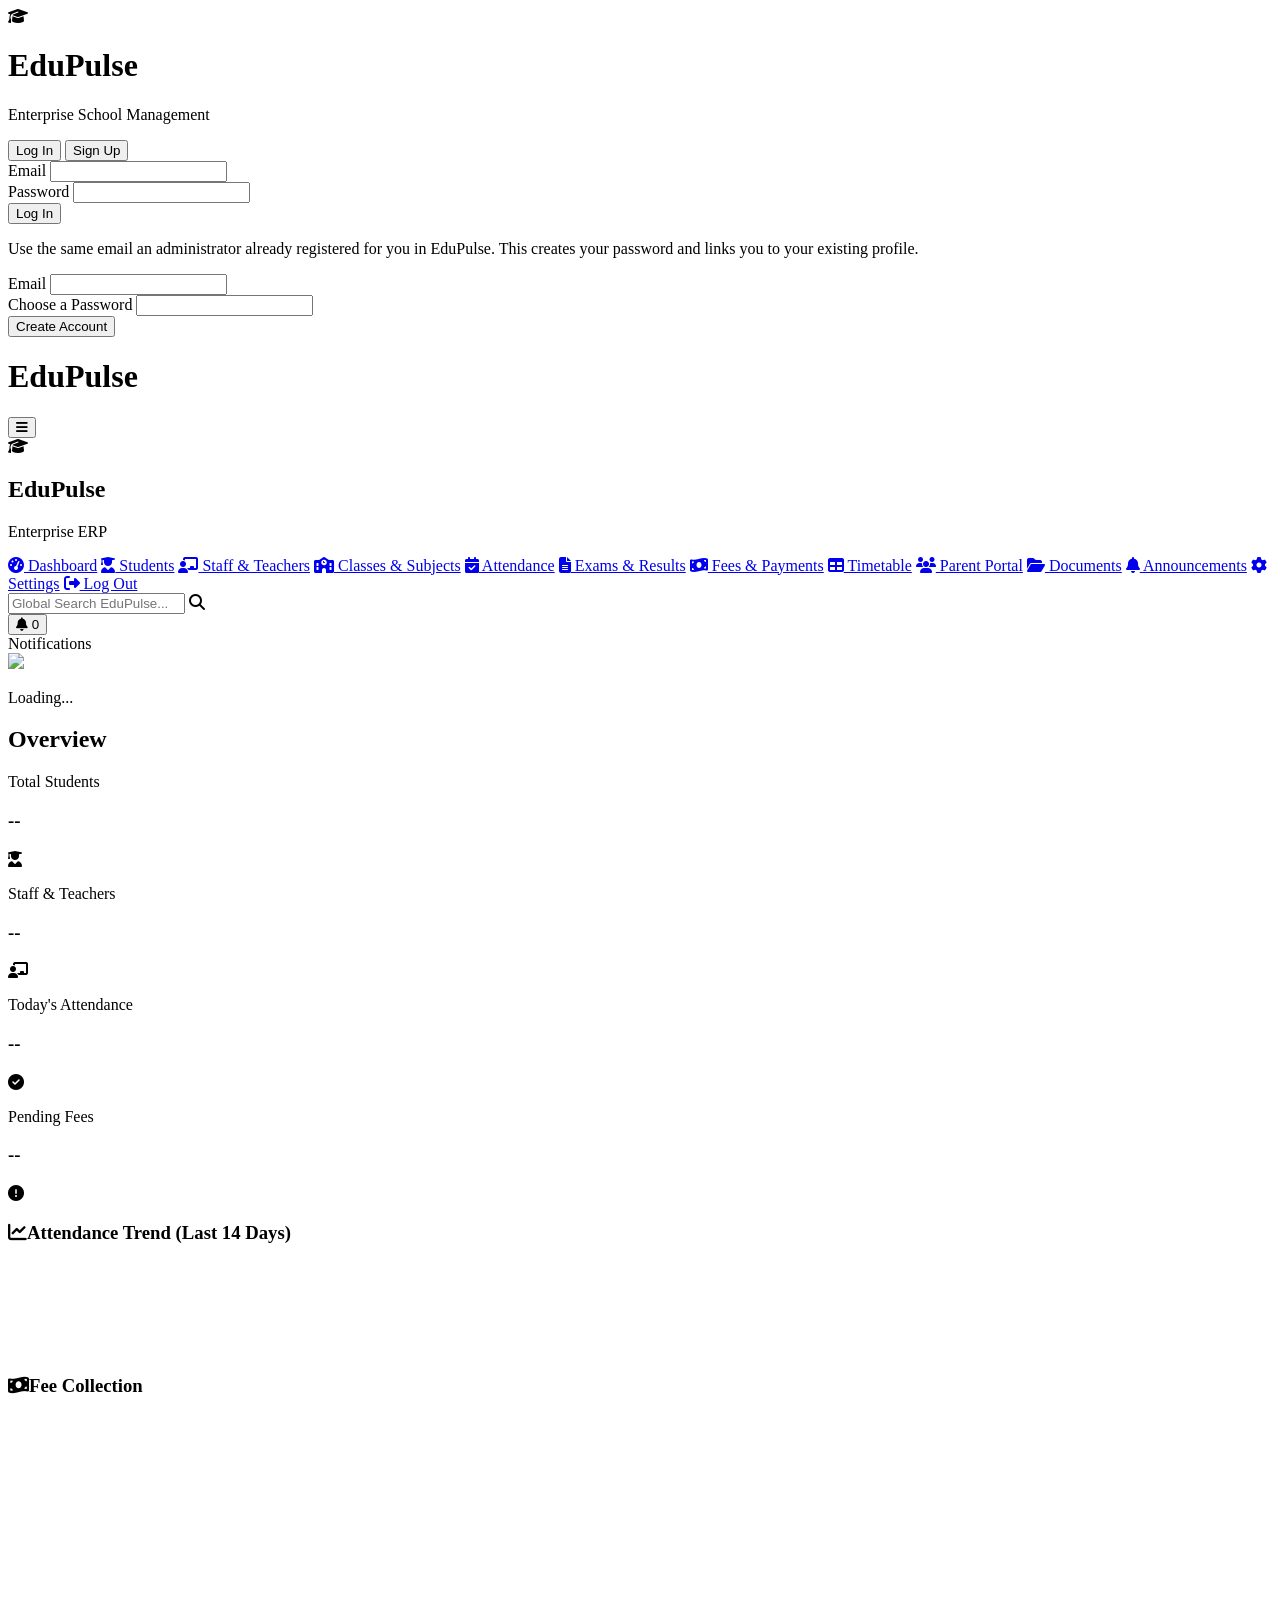
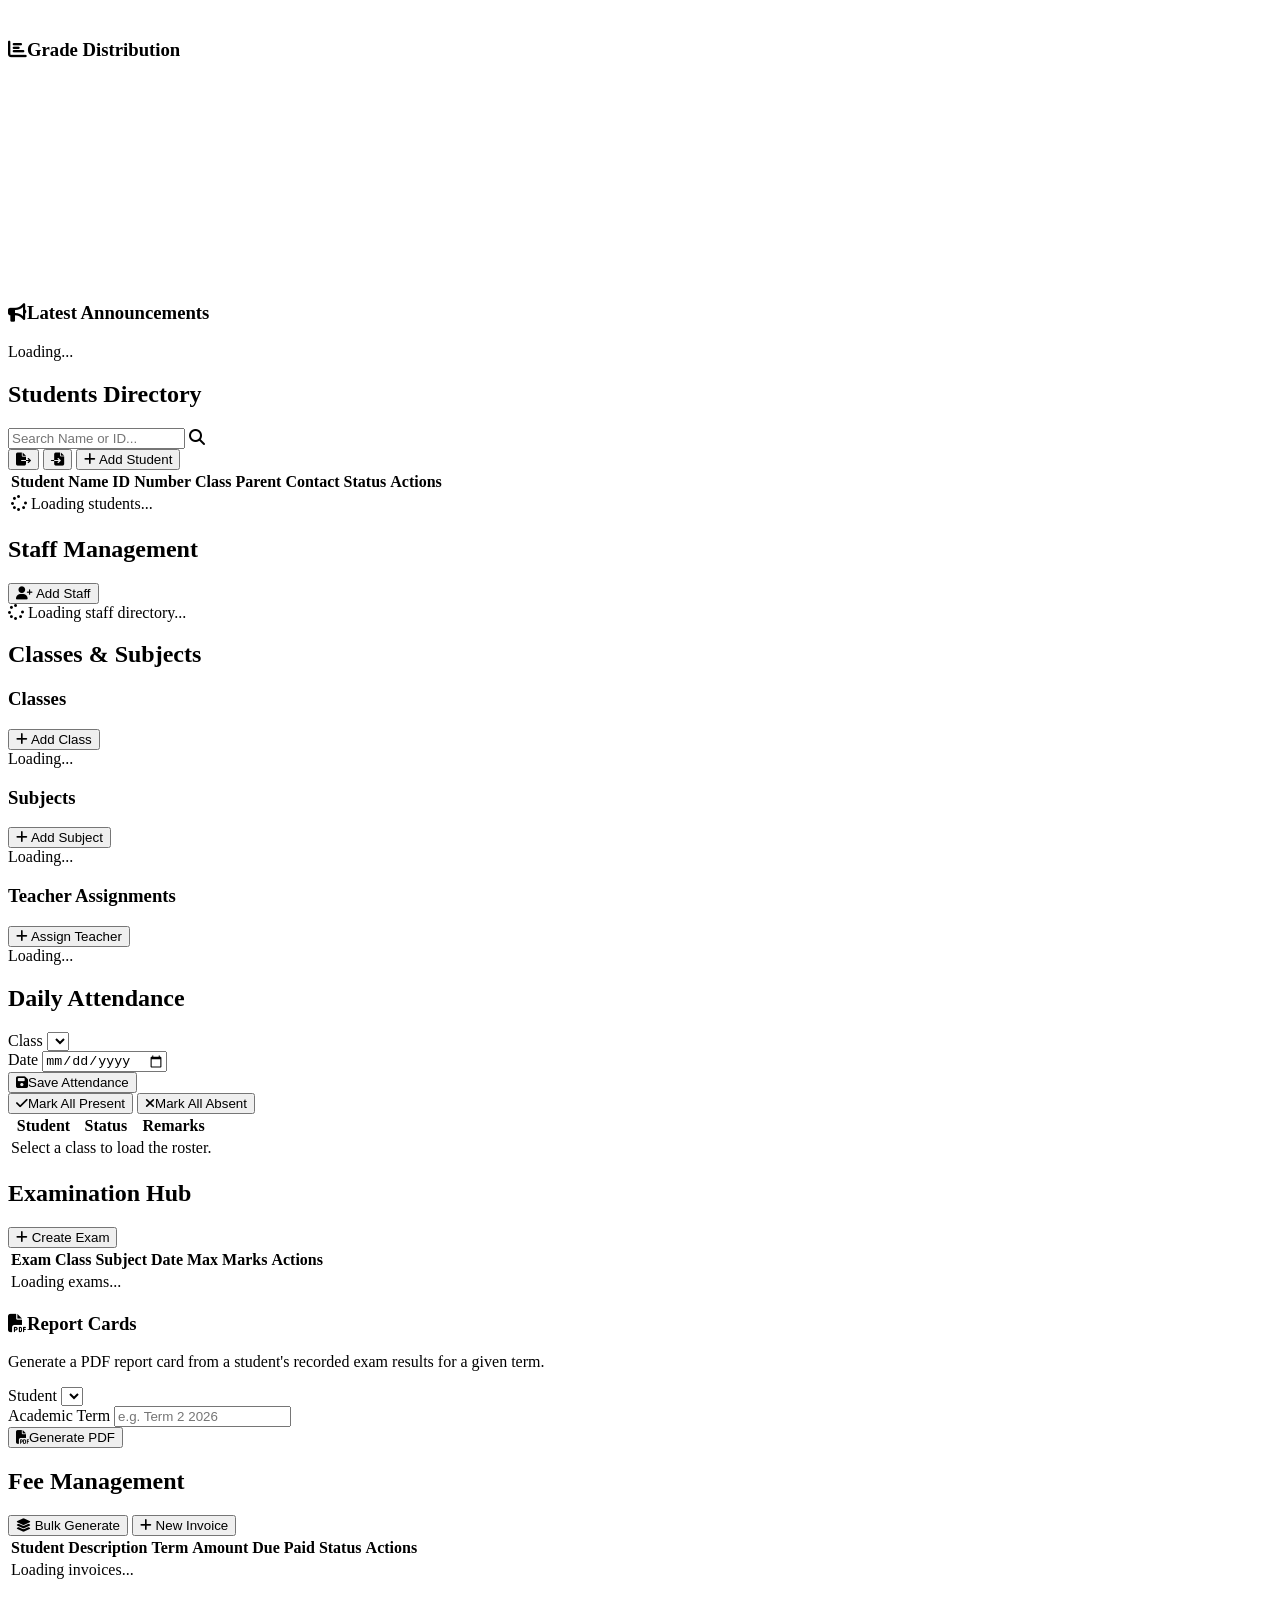
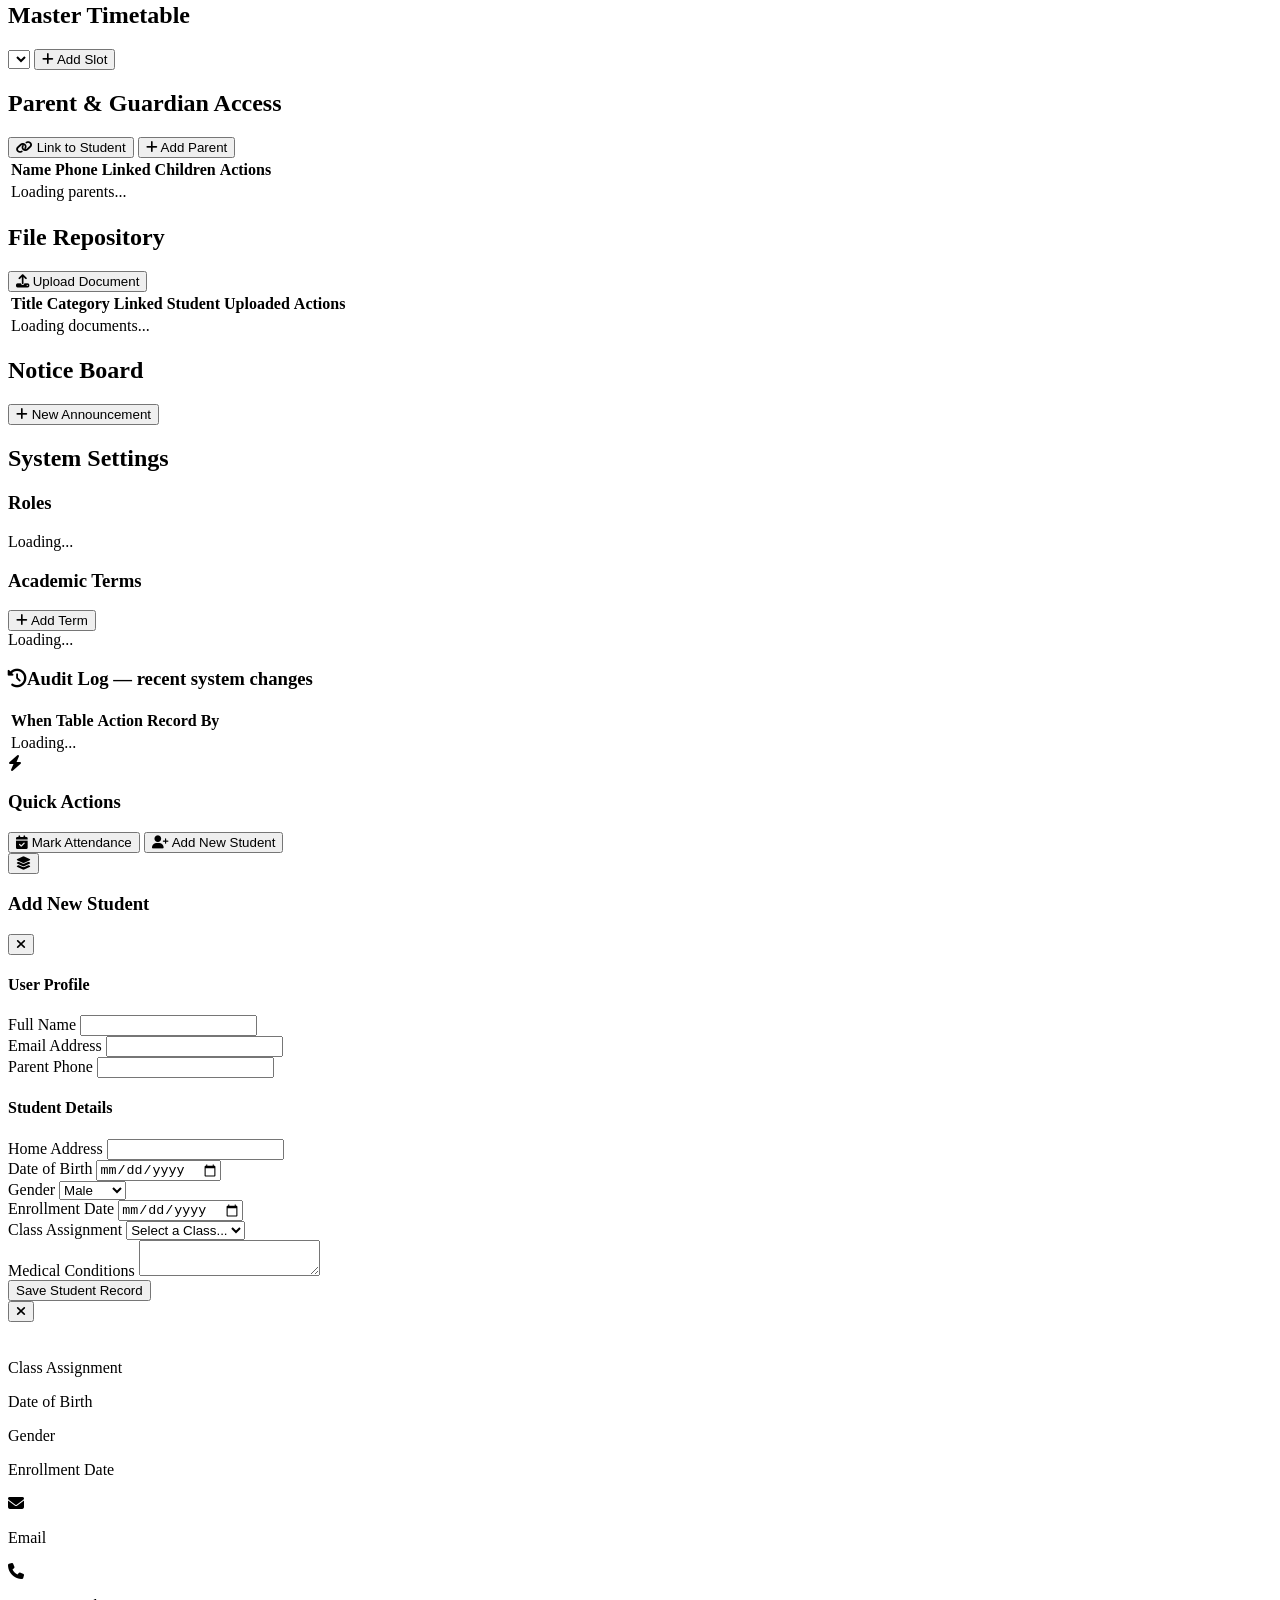
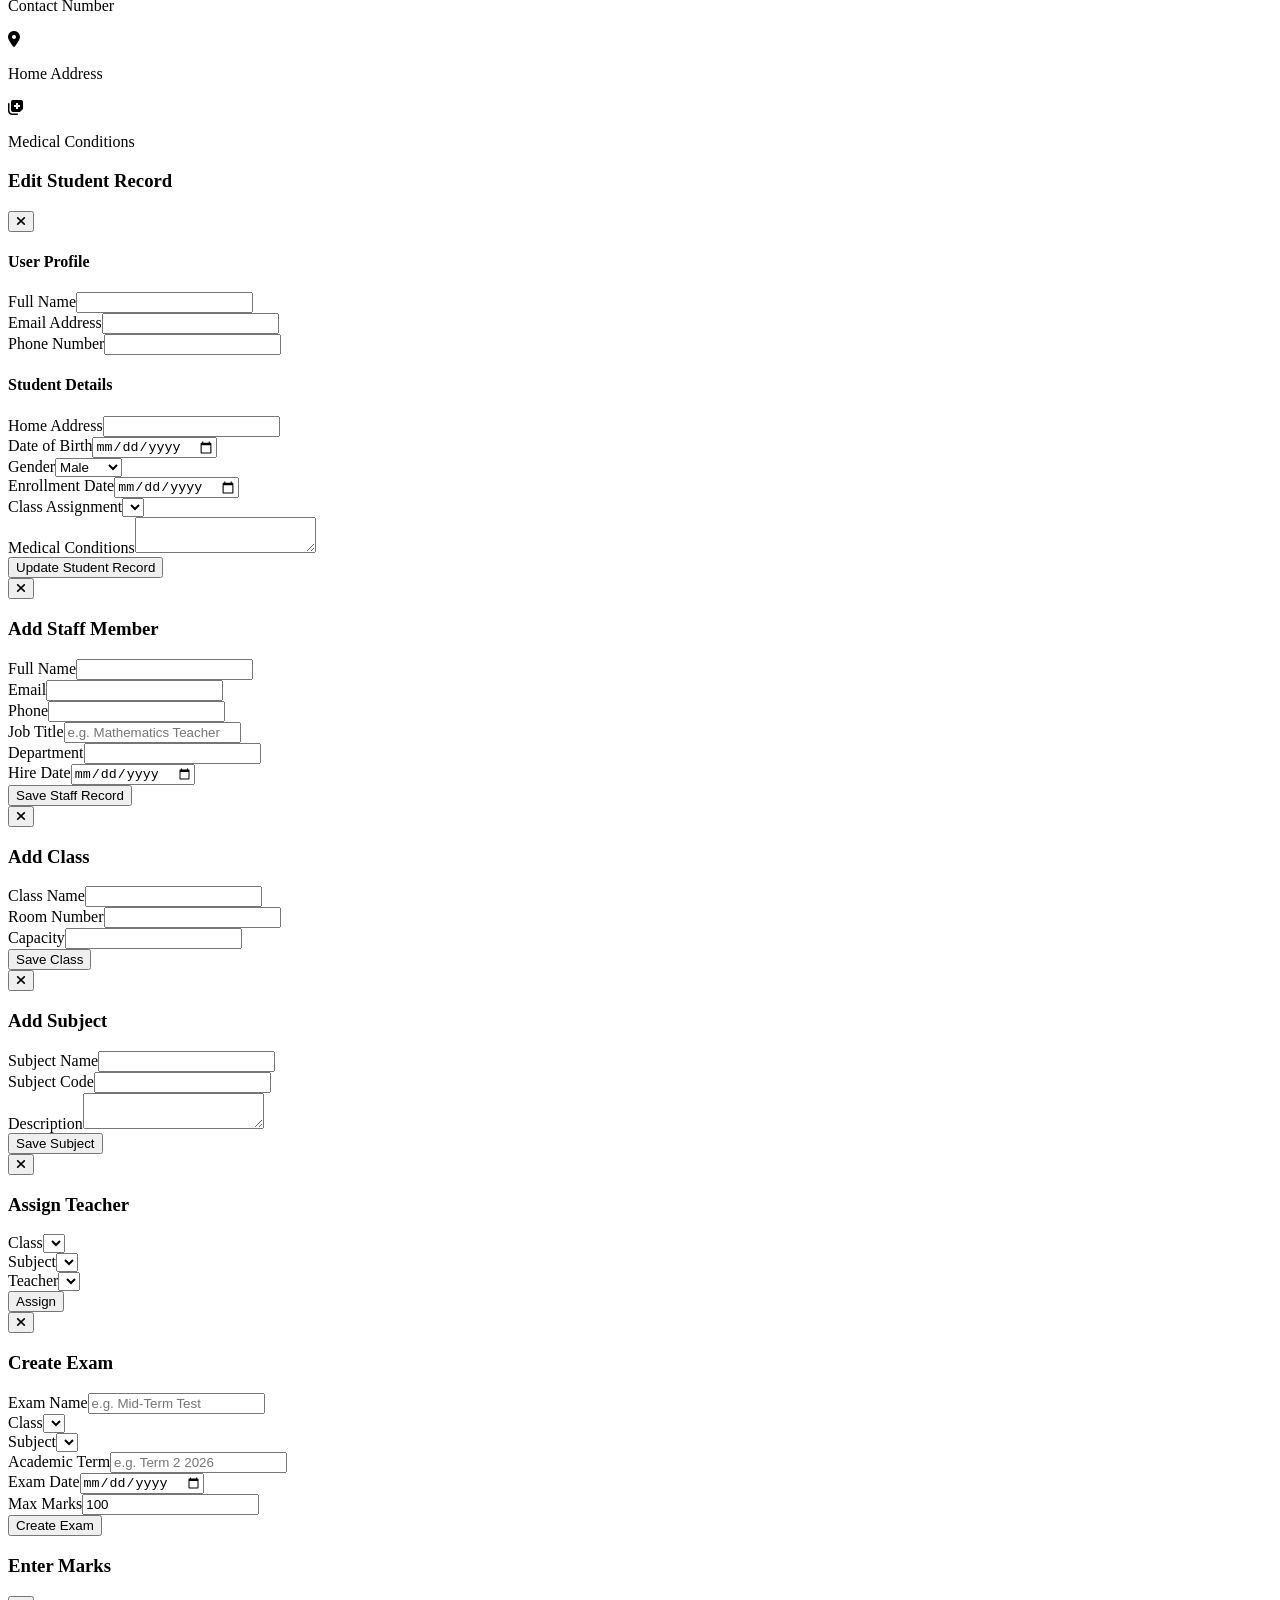
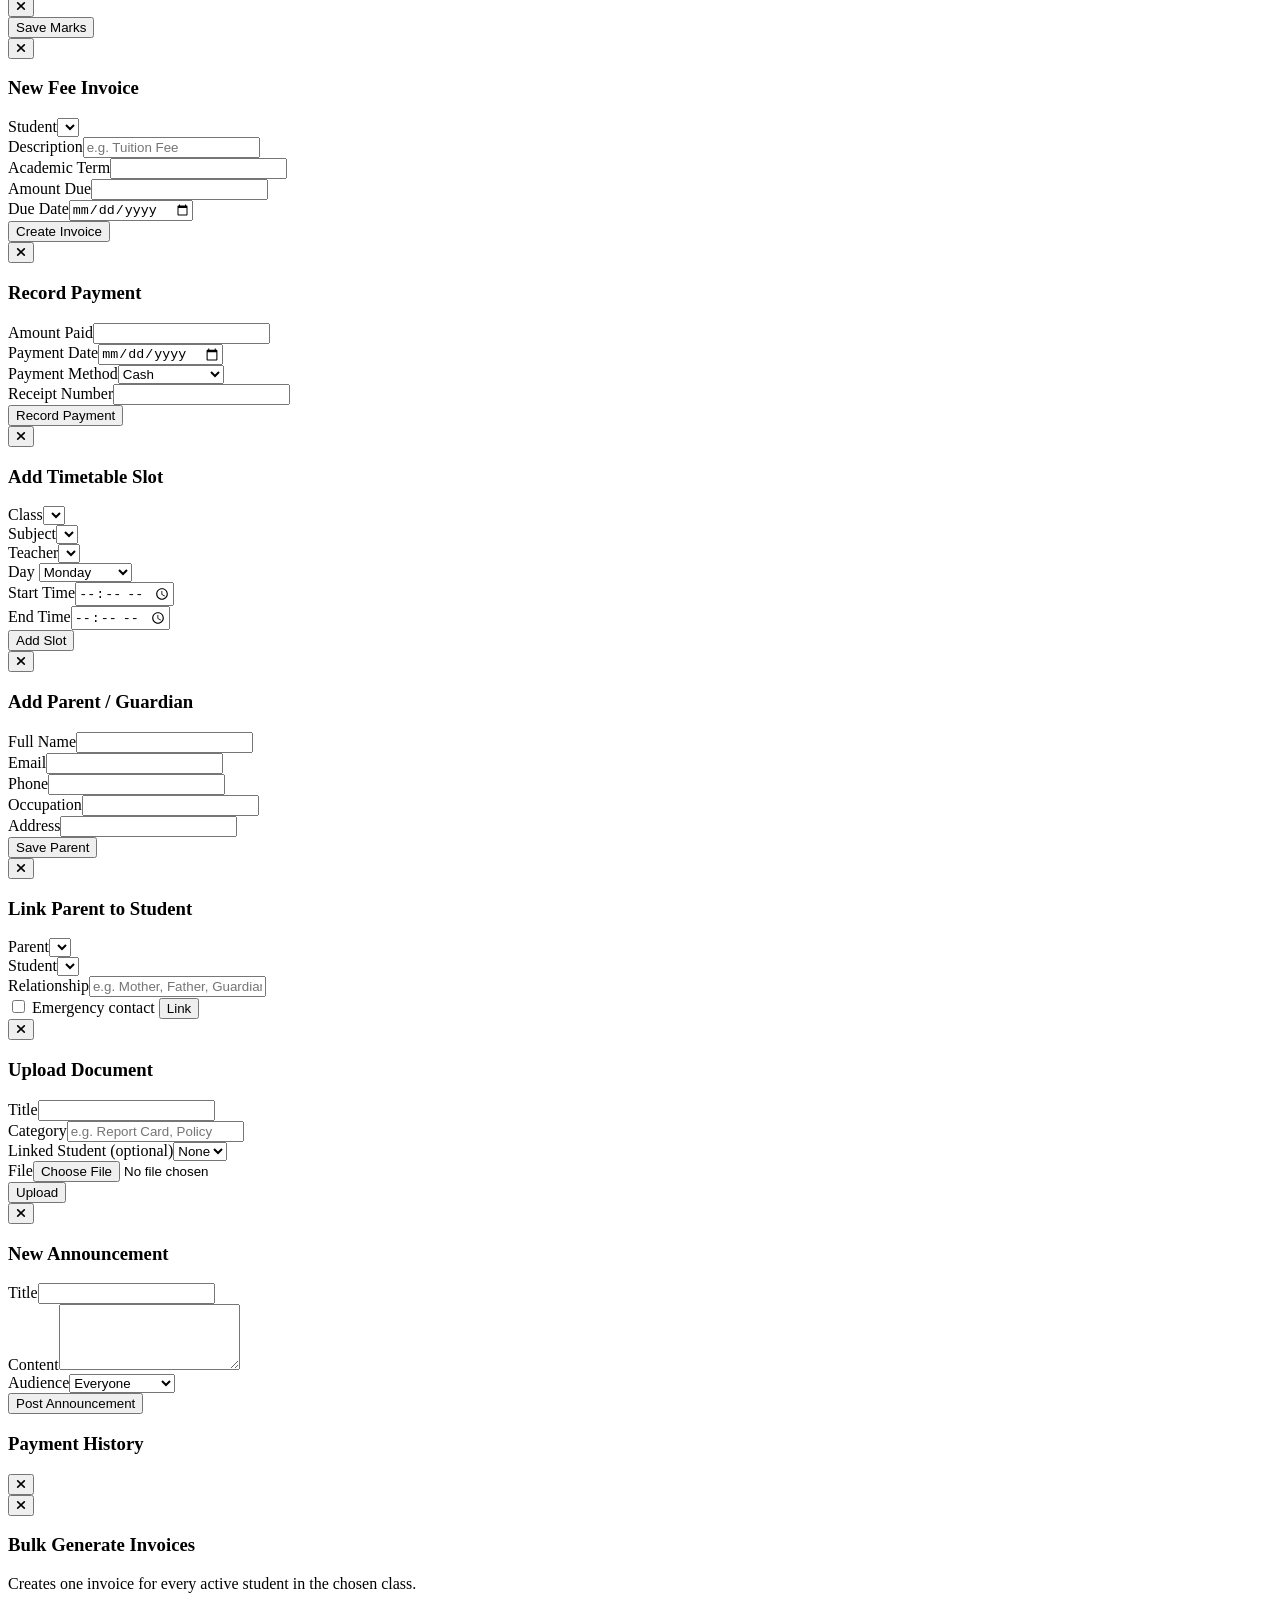
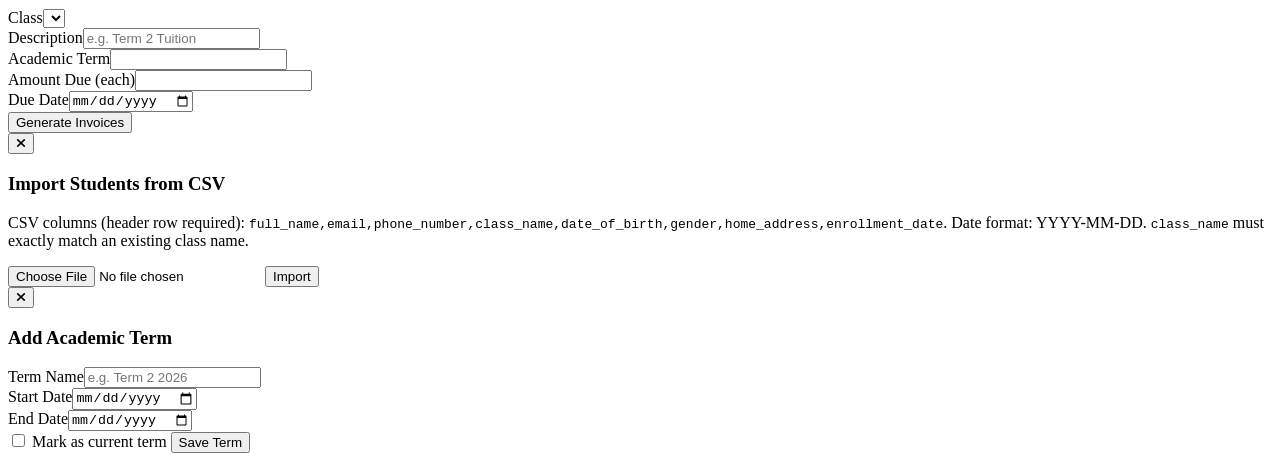
==== commit 1f1d98f6: "Rename index (6).html to index.html" ====
--- a/index.html
+++ b/index.html
@@ -6,6 +6,8 @@
     <title>EduPulse - Enterprise School Management</title>
     <script src="https://cdn.jsdelivr.net/npm/@supabase/supabase-js@2"></script>
     <script src="https://cdnjs.cloudflare.com/ajax/libs/jspdf/2.5.1/jspdf.umd.min.js"></script>
+    <script src="https://cdnjs.cloudflare.com/ajax/libs/Chart.js/4.4.0/chart.umd.min.js"></script>
+    <script src="https://cdnjs.cloudflare.com/ajax/libs/PapaParse/5.4.1/papaparse.min.js"></script>
     <!-- Tailwind CSS -->
     <script src="https://cdn.tailwindcss.com"></script>
     <!-- FontAwesome -->
@@ -72,9 +74,12 @@
     <!-- ============================================= -->
     <!-- AUTH SCREEN (shown until logged in)            -->
     <!-- ============================================= -->
-    <div id="auth-screen" class="fixed inset-0 bg-slate-900 z-[100] flex items-center justify-center p-4">
+    <div id="auth-screen" class="fixed inset-0 bg-gradient-to-br from-slate-900 via-primary to-slate-800 z-[100] flex items-center justify-center p-4">
         <div class="bg-white rounded-2xl shadow-2xl w-full max-w-md p-8">
             <div class="text-center mb-6">
+                <div class="w-16 h-16 bg-gradient-to-br from-secondary to-blue-400 rounded-2xl mx-auto mb-4 flex items-center justify-center shadow-lg shadow-blue-200">
+                    <i class="fas fa-graduation-cap text-white text-2xl"></i>
+                </div>
                 <h1 class="text-3xl font-bold text-primary tracking-widest uppercase">EduPulse</h1>
                 <p class="text-sm text-slate-400 mt-1">Enterprise School Management</p>
             </div>
@@ -131,9 +136,14 @@
 
     <!-- Sidebar Navigation -->
     <aside id="sidebar" class="bg-primary text-slate-300 w-64 flex-shrink-0 h-full fixed md:relative z-40 transition-transform transform -translate-x-full md:translate-x-0 overflow-y-auto mt-16 md:mt-0 pb-20">
-        <div class="p-6 hidden md:block">
-            <h2 class="text-2xl font-bold text-white tracking-widest uppercase">EduPulse</h2>
-            <p class="text-xs text-slate-400 mt-1">Enterprise ERP</p>
+        <div class="p-6 hidden md:flex items-center gap-3">
+            <div class="w-10 h-10 bg-gradient-to-br from-secondary to-blue-400 rounded-xl flex items-center justify-center shadow-md flex-shrink-0">
+                <i class="fas fa-graduation-cap text-white"></i>
+            </div>
+            <div>
+                <h2 class="text-xl font-bold text-white tracking-widest uppercase leading-tight">EduPulse</h2>
+                <p class="text-[10px] text-slate-400">Enterprise ERP</p>
+            </div>
         </div>
         <nav class="mt-2">
             <a href="#" onclick="showTab('dashboard', this)" class="nav-link block py-3 px-6 hover:bg-slate-800 hover:text-white border-l-4 border-secondary text-white bg-slate-800 transition"><i class="fas fa-tachometer-alt w-6"></i> Dashboard</a>
@@ -162,10 +172,16 @@
                 <i class="fas fa-search absolute left-4 top-2.5 text-slate-400"></i>
             </div>
             <div class="flex items-center gap-6">
-                <button class="text-slate-400 hover:text-secondary relative">
-                    <i class="fas fa-bell text-xl"></i>
-                    <span id="announcement-badge" class="absolute -top-1 -right-1 bg-red-500 text-white text-[10px] rounded-full h-4 w-4 flex items-center justify-center font-bold">0</span>
-                </button>
+                <div class="relative">
+                    <button onclick="toggleNotifications()" class="text-slate-400 hover:text-secondary relative">
+                        <i class="fas fa-bell text-xl"></i>
+                        <span id="announcement-badge" class="absolute -top-1 -right-1 bg-red-500 text-white text-[10px] rounded-full h-4 w-4 flex items-center justify-center font-bold">0</span>
+                    </button>
+                    <div id="notifications-panel" class="hidden absolute right-0 mt-3 w-80 bg-white rounded-xl shadow-2xl border border-slate-100 z-50 overflow-hidden">
+                        <div class="p-4 border-b border-slate-100 font-bold text-slate-700 text-sm">Notifications</div>
+                        <div id="notifications-list" class="max-h-96 overflow-y-auto divide-y divide-slate-50 text-sm"></div>
+                    </div>
+                </div>
                 <div class="flex items-center gap-3 border-l pl-6 border-slate-200">
                     <img id="current-user-avatar" src="https://ui-avatars.com/api/?name=User&background=3b82f6&color=fff" class="w-9 h-9 rounded-full shadow-sm">
                     <div class="text-sm">
@@ -182,28 +198,52 @@
             <!-- 1. DASHBOARD -->
             <div id="dashboard" class="tab-content">
                 <h2 class="text-2xl font-bold text-slate-800 mb-6">Overview</h2>
-                <div class="grid grid-cols-1 md:grid-cols-2 lg:grid-cols-4 gap-6 mb-8">
-                    <div class="bg-white p-6 rounded-xl shadow-sm border border-slate-100 flex items-center justify-between">
-                        <div><p class="text-sm text-slate-500 font-semibold">Total Students</p><h3 id="stat-students" class="text-2xl font-bold text-slate-800">--</h3></div>
-                        <div class="bg-blue-100 text-secondary p-3 rounded-lg"><i class="fas fa-user-graduate text-xl"></i></div>
-                    </div>
-                    <div class="bg-white p-6 rounded-xl shadow-sm border border-slate-100 flex items-center justify-between">
-                        <div><p class="text-sm text-slate-500 font-semibold">Staff & Teachers</p><h3 id="stat-staff" class="text-2xl font-bold text-slate-800">--</h3></div>
-                        <div class="bg-indigo-100 text-indigo-500 p-3 rounded-lg"><i class="fas fa-chalkboard-teacher text-xl"></i></div>
-                    </div>
-                    <div class="bg-white p-6 rounded-xl shadow-sm border border-slate-100 flex items-center justify-between">
-                        <div><p class="text-sm text-slate-500 font-semibold">Today's Attendance</p><h3 id="stat-attendance" class="text-2xl font-bold text-slate-800">--</h3></div>
-                        <div class="bg-green-100 text-green-500 p-3 rounded-lg"><i class="fas fa-check-circle text-xl"></i></div>
-                    </div>
-                    <div class="bg-white p-6 rounded-xl shadow-sm border border-slate-100 flex items-center justify-between">
-                        <div><p class="text-sm text-slate-500 font-semibold">Pending Fees</p><h3 id="stat-fees" class="text-2xl font-bold text-slate-800">--</h3></div>
-                        <div class="bg-red-100 text-red-500 p-3 rounded-lg"><i class="fas fa-exclamation-circle text-xl"></i></div>
-                    </div>
-                </div>
-                <div class="bg-white rounded-xl shadow-sm border border-slate-100 p-6">
-                    <h3 class="font-bold text-slate-700 mb-4"><i class="fas fa-bullhorn text-secondary mr-2"></i>Latest Announcements</h3>
-                    <div id="dashboard-announcements" class="space-y-3 text-sm text-slate-500">Loading...</div>
-                </div>
+
+                <!-- STAFF/ADMIN DASHBOARD -->
+                <div id="dashboard-staff-view">
+                    <div class="grid grid-cols-1 md:grid-cols-2 lg:grid-cols-4 gap-6 mb-8">
+                        <div class="bg-white p-6 rounded-xl shadow-sm border border-slate-100 flex items-center justify-between">
+                            <div><p class="text-sm text-slate-500 font-semibold">Total Students</p><h3 id="stat-students" class="text-2xl font-bold text-slate-800">--</h3></div>
+                            <div class="bg-blue-100 text-secondary p-3 rounded-lg"><i class="fas fa-user-graduate text-xl"></i></div>
+                        </div>
+                        <div class="bg-white p-6 rounded-xl shadow-sm border border-slate-100 flex items-center justify-between">
+                            <div><p class="text-sm text-slate-500 font-semibold">Staff & Teachers</p><h3 id="stat-staff" class="text-2xl font-bold text-slate-800">--</h3></div>
+                            <div class="bg-indigo-100 text-indigo-500 p-3 rounded-lg"><i class="fas fa-chalkboard-teacher text-xl"></i></div>
+                        </div>
+                        <div class="bg-white p-6 rounded-xl shadow-sm border border-slate-100 flex items-center justify-between">
+                            <div><p class="text-sm text-slate-500 font-semibold">Today's Attendance</p><h3 id="stat-attendance" class="text-2xl font-bold text-slate-800">--</h3></div>
+                            <div class="bg-green-100 text-green-500 p-3 rounded-lg"><i class="fas fa-check-circle text-xl"></i></div>
+                        </div>
+                        <div class="bg-white p-6 rounded-xl shadow-sm border border-slate-100 flex items-center justify-between">
+                            <div><p class="text-sm text-slate-500 font-semibold">Pending Fees</p><h3 id="stat-fees" class="text-2xl font-bold text-slate-800">--</h3></div>
+                            <div class="bg-red-100 text-red-500 p-3 rounded-lg"><i class="fas fa-exclamation-circle text-xl"></i></div>
+                        </div>
+                    </div>
+
+                    <div class="grid grid-cols-1 lg:grid-cols-3 gap-6 mb-8">
+                        <div class="bg-white rounded-xl shadow-sm border border-slate-100 p-6 lg:col-span-2">
+                            <h3 class="font-bold text-slate-700 mb-4"><i class="fas fa-chart-line text-secondary mr-2"></i>Attendance Trend (Last 14 Days)</h3>
+                            <canvas id="chart-attendance-trend" height="90"></canvas>
+                        </div>
+                        <div class="bg-white rounded-xl shadow-sm border border-slate-100 p-6">
+                            <h3 class="font-bold text-slate-700 mb-4"><i class="fas fa-money-bill-wave text-secondary mr-2"></i>Fee Collection</h3>
+                            <canvas id="chart-fee-collection" height="200"></canvas>
+                        </div>
+                    </div>
+                    <div class="grid grid-cols-1 lg:grid-cols-3 gap-6 mb-8">
+                        <div class="bg-white rounded-xl shadow-sm border border-slate-100 p-6">
+                            <h3 class="font-bold text-slate-700 mb-4"><i class="fas fa-chart-bar text-secondary mr-2"></i>Grade Distribution</h3>
+                            <canvas id="chart-grade-distribution" height="200"></canvas>
+                        </div>
+                        <div class="bg-white rounded-xl shadow-sm border border-slate-100 p-6 lg:col-span-2">
+                            <h3 class="font-bold text-slate-700 mb-4"><i class="fas fa-bullhorn text-secondary mr-2"></i>Latest Announcements</h3>
+                            <div id="dashboard-announcements" class="space-y-3 text-sm text-slate-500">Loading...</div>
+                        </div>
+                    </div>
+                </div>
+
+                <!-- STUDENT / PARENT PERSONAL DASHBOARD -->
+                <div id="dashboard-portal-view" class="hidden"></div>
             </div>
 
             <!-- 2. STUDENTS TAB -->
@@ -215,6 +255,8 @@
                             <input type="text" id="student-search-input" onkeyup="filterStudents()" placeholder="Search Name or ID..." class="w-full bg-white border border-slate-200 rounded-lg py-2 px-4 pl-10 focus:outline-none focus:ring-2 focus:ring-secondary text-sm shadow-sm">
                             <i class="fas fa-search absolute left-4 top-2.5 text-slate-400"></i>
                         </div>
+                        <button data-role-gate="staff" onclick="exportStudentsCSV()" class="bg-white border border-slate-300 text-slate-600 px-3 py-2 rounded-lg text-sm shadow-sm hover:bg-slate-50 whitespace-nowrap" title="Export CSV"><i class="fas fa-file-export"></i></button>
+                        <button data-role-gate="staff" onclick="toggleModal('import-students-modal')" class="bg-white border border-slate-300 text-slate-600 px-3 py-2 rounded-lg text-sm shadow-sm hover:bg-slate-50 whitespace-nowrap" title="Import CSV"><i class="fas fa-file-import"></i></button>
                         <button data-role-gate="staff" onclick="toggleModal('add-student-modal')" class="bg-secondary text-white px-4 py-2 rounded-lg text-sm shadow hover:bg-blue-600 whitespace-nowrap"><i class="fas fa-plus mr-2"></i> Add Student</button>
                     </div>
                 </div>
@@ -283,39 +325,50 @@
             <!-- 5. ATTENDANCE -->
             <div id="attendance" class="tab-content hidden">
                 <h2 class="text-2xl font-bold text-slate-800 mb-6">Daily Attendance</h2>
-                <div class="bg-white rounded-xl shadow-sm border border-slate-100 p-6 mb-6">
-                    <div class="grid grid-cols-1 md:grid-cols-3 gap-4 items-end">
-                        <div>
-                            <label class="block text-sm font-semibold text-slate-700 mb-1">Class</label>
-                            <select id="attendance-class-select" onchange="loadAttendanceRoster()" class="w-full border border-slate-300 rounded-lg p-2"></select>
+                <div id="attendance-staff-view">
+                    <div class="bg-white rounded-xl shadow-sm border border-slate-100 p-6 mb-6">
+                        <div class="grid grid-cols-1 md:grid-cols-3 gap-4 items-end">
+                            <div>
+                                <label class="block text-sm font-semibold text-slate-700 mb-1">Class</label>
+                                <select id="attendance-class-select" onchange="loadAttendanceRoster()" class="w-full border border-slate-300 rounded-lg p-2"></select>
+                            </div>
+                            <div>
+                                <label class="block text-sm font-semibold text-slate-700 mb-1">Date</label>
+                                <input type="date" id="attendance-date" onchange="loadAttendanceRoster()" class="w-full border border-slate-300 rounded-lg p-2">
+                            </div>
+                            <button data-role-gate="staff" onclick="saveAttendance()" class="bg-secondary text-white py-2 rounded-lg font-bold shadow hover:bg-blue-600"><i class="fas fa-save mr-2"></i>Save Attendance</button>
                         </div>
-                        <div>
-                            <label class="block text-sm font-semibold text-slate-700 mb-1">Date</label>
-                            <input type="date" id="attendance-date" onchange="loadAttendanceRoster()" class="w-full border border-slate-300 rounded-lg p-2">
+                        <div class="flex gap-2 mt-4">
+                            <button data-role-gate="staff" onclick="bulkSetAttendance('Present')" class="text-xs bg-green-50 text-green-700 px-3 py-1.5 rounded-lg font-semibold hover:bg-green-100"><i class="fas fa-check mr-1"></i>Mark All Present</button>
+                            <button data-role-gate="staff" onclick="bulkSetAttendance('Absent')" class="text-xs bg-red-50 text-red-700 px-3 py-1.5 rounded-lg font-semibold hover:bg-red-100"><i class="fas fa-times mr-1"></i>Mark All Absent</button>
                         </div>
-                        <button data-role-gate="staff" onclick="saveAttendance()" class="bg-secondary text-white py-2 rounded-lg font-bold shadow hover:bg-blue-600"><i class="fas fa-save mr-2"></i>Save Attendance</button>
-                    </div>
-                </div>
-                <div class="bg-white rounded-xl shadow-sm border border-slate-100 overflow-hidden">
-                    <table class="w-full text-left border-collapse">
-                        <thead><tr class="bg-slate-50 text-slate-500 text-sm border-b"><th class="p-4">Student</th><th class="p-4">Status</th><th class="p-4">Remarks</th></tr></thead>
-                        <tbody id="attendance-roster-body" class="text-sm"><tr><td colspan="3" class="p-6 text-center text-slate-500">Select a class to load the roster.</td></tr></tbody>
-                    </table>
-                </div>
+                    </div>
+                    <div class="bg-white rounded-xl shadow-sm border border-slate-100 overflow-hidden">
+                        <table class="w-full text-left border-collapse">
+                            <thead><tr class="bg-slate-50 text-slate-500 text-sm border-b"><th class="p-4">Student</th><th class="p-4">Status</th><th class="p-4">Remarks</th></tr></thead>
+                            <tbody id="attendance-roster-body" class="text-sm"><tr><td colspan="3" class="p-6 text-center text-slate-500">Select a class to load the roster.</td></tr></tbody>
+                        </table>
+                    </div>
+                </div>
+                <div id="attendance-portal-view" class="hidden"></div>
             </div>
 
             <!-- 6. EXAMS & RESULTS -->
             <div id="exams" class="tab-content hidden">
-                <div class="flex justify-between items-center mb-6">
-                    <h2 class="text-2xl font-bold text-slate-800">Examination Hub</h2>
-                    <button data-role-gate="staff" onclick="toggleModal('add-exam-modal')" class="bg-secondary text-white px-4 py-2 rounded-lg text-sm shadow hover:bg-blue-600"><i class="fas fa-plus mr-2"></i> Create Exam</button>
-                </div>
-                <div class="bg-white rounded-xl shadow-sm border border-slate-100 overflow-hidden">
-                    <table class="w-full text-left border-collapse">
-                        <thead><tr class="bg-slate-50 text-slate-500 text-sm border-b"><th class="p-4">Exam</th><th class="p-4">Class</th><th class="p-4">Subject</th><th class="p-4">Date</th><th class="p-4">Max Marks</th><th class="p-4 text-right">Actions</th></tr></thead>
-                        <tbody id="exams-table-body" class="text-sm"><tr><td colspan="6" class="p-6 text-center text-slate-500">Loading exams...</td></tr></tbody>
-                    </table>
-                </div>
+                <div data-role-gate="staff">
+                    <div class="flex justify-between items-center mb-6">
+                        <h2 class="text-2xl font-bold text-slate-800">Examination Hub</h2>
+                        <button onclick="toggleModal('add-exam-modal')" class="bg-secondary text-white px-4 py-2 rounded-lg text-sm shadow hover:bg-blue-600"><i class="fas fa-plus mr-2"></i> Create Exam</button>
+                    </div>
+                    <div class="bg-white rounded-xl shadow-sm border border-slate-100 overflow-hidden">
+                        <table class="w-full text-left border-collapse">
+                            <thead><tr class="bg-slate-50 text-slate-500 text-sm border-b"><th class="p-4">Exam</th><th class="p-4">Class</th><th class="p-4">Subject</th><th class="p-4">Date</th><th class="p-4">Max Marks</th><th class="p-4 text-right">Actions</th></tr></thead>
+                            <tbody id="exams-table-body" class="text-sm"><tr><td colspan="6" class="p-6 text-center text-slate-500">Loading exams...</td></tr></tbody>
+                        </table>
+                    </div>
+                </div>
+
+                <div id="exams-portal-view" class="hidden mb-6"></div>
 
                 <div class="bg-white rounded-xl shadow-sm border border-slate-100 p-6 mt-6">
                     <h3 class="font-bold text-slate-700 mb-1"><i class="fas fa-file-pdf text-red-500 mr-2"></i>Report Cards</h3>
@@ -327,7 +380,7 @@
                         </div>
                         <div>
                             <label class="block text-sm font-semibold text-slate-700 mb-1">Academic Term</label>
-                            <input type="text" id="report-card-term" placeholder="e.g. Term 2 2026" class="w-full border border-slate-300 rounded-lg p-2">
+                            <input type="text" id="report-card-term" list="academic-terms-list" placeholder="e.g. Term 2 2026" class="w-full border border-slate-300 rounded-lg p-2">
                         </div>
                         <button onclick="generateReportCard()" class="bg-red-500 text-white py-2 rounded-lg font-bold shadow hover:bg-red-600"><i class="fas fa-file-pdf mr-2"></i>Generate PDF</button>
                     </div>
@@ -339,7 +392,10 @@
             <div id="fees" class="tab-content hidden">
                 <div class="flex justify-between items-center mb-6">
                     <h2 class="text-2xl font-bold text-slate-800">Fee Management</h2>
-                    <button data-role-gate="staff" onclick="toggleModal('add-invoice-modal')" class="bg-secondary text-white px-4 py-2 rounded-lg text-sm shadow hover:bg-blue-600"><i class="fas fa-plus mr-2"></i> New Invoice</button>
+                    <div class="flex gap-3">
+                        <button data-role-gate="staff" onclick="toggleModalAndPopulate('bulk-invoice-modal', () => populateSelect('bulk-invoice-class', 'classes', 'id', r => r.class_name))" class="bg-slate-700 text-white px-4 py-2 rounded-lg text-sm shadow hover:bg-slate-800"><i class="fas fa-layer-group mr-2"></i> Bulk Generate</button>
+                        <button data-role-gate="staff" onclick="toggleModal('add-invoice-modal')" class="bg-secondary text-white px-4 py-2 rounded-lg text-sm shadow hover:bg-blue-600"><i class="fas fa-plus mr-2"></i> New Invoice</button>
+                    </div>
                 </div>
                 <div class="bg-white rounded-xl shadow-sm border border-slate-100 overflow-hidden">
                     <table class="w-full text-left border-collapse">
@@ -404,9 +460,27 @@
             <!-- 12. SETTINGS -->
             <div id="settings" class="tab-content hidden">
                 <h2 class="text-2xl font-bold text-slate-800 mb-6">System Settings</h2>
-                <div class="bg-white rounded-xl shadow-sm border border-slate-100 p-6 max-w-lg">
-                    <h3 class="font-bold text-slate-700 mb-4">Roles</h3>
-                    <div id="roles-list" class="space-y-2 text-sm">Loading...</div>
+                <div class="grid grid-cols-1 lg:grid-cols-2 gap-6 mb-6">
+                    <div class="bg-white rounded-xl shadow-sm border border-slate-100 p-6">
+                        <h3 class="font-bold text-slate-700 mb-4">Roles</h3>
+                        <div id="roles-list" class="space-y-2 text-sm">Loading...</div>
+                    </div>
+                    <div class="bg-white rounded-xl shadow-sm border border-slate-100 p-6">
+                        <div class="flex justify-between items-center mb-4">
+                            <h3 class="font-bold text-slate-700">Academic Terms</h3>
+                            <button onclick="toggleModal('add-term-modal')" class="bg-secondary text-white px-3 py-1.5 rounded-lg text-xs shadow hover:bg-blue-600"><i class="fas fa-plus mr-1"></i> Add Term</button>
+                        </div>
+                        <div id="terms-list" class="space-y-2 text-sm">Loading...</div>
+                    </div>
+                </div>
+                <div class="bg-white rounded-xl shadow-sm border border-slate-100 p-6">
+                    <h3 class="font-bold text-slate-700 mb-4"><i class="fas fa-history text-secondary mr-2"></i>Audit Log <span class="text-xs font-normal text-slate-400">— recent system changes</span></h3>
+                    <div class="overflow-x-auto">
+                        <table class="w-full text-left border-collapse text-sm">
+                            <thead><tr class="bg-slate-50 text-slate-500 border-b"><th class="p-3">When</th><th class="p-3">Table</th><th class="p-3">Action</th><th class="p-3">Record</th><th class="p-3">By</th></tr></thead>
+                            <tbody id="audit-log-body"><tr><td colspan="5" class="p-6 text-center text-slate-500">Loading...</td></tr></tbody>
+                        </table>
+                    </div>
                 </div>
             </div>
 
@@ -643,7 +717,7 @@
                 <div><label class="block text-sm font-semibold text-slate-700 mb-1">Exam Name</label><input type="text" id="exam-name" required placeholder="e.g. Mid-Term Test" class="w-full border border-slate-300 rounded-lg p-2"></div>
                 <div><label class="block text-sm font-semibold text-slate-700 mb-1">Class</label><select id="exam-class" required class="w-full border border-slate-300 rounded-lg p-2"></select></div>
                 <div><label class="block text-sm font-semibold text-slate-700 mb-1">Subject</label><select id="exam-subject" required class="w-full border border-slate-300 rounded-lg p-2"></select></div>
-                <div><label class="block text-sm font-semibold text-slate-700 mb-1">Academic Term</label><input type="text" id="exam-term" placeholder="e.g. Term 2 2026" class="w-full border border-slate-300 rounded-lg p-2"></div>
+                <div><label class="block text-sm font-semibold text-slate-700 mb-1">Academic Term</label><input type="text" id="exam-term" list="academic-terms-list" placeholder="e.g. Term 2 2026" class="w-full border border-slate-300 rounded-lg p-2"></div>
                 <div><label class="block text-sm font-semibold text-slate-700 mb-1">Exam Date</label><input type="date" id="exam-date" class="w-full border border-slate-300 rounded-lg p-2"></div>
                 <div><label class="block text-sm font-semibold text-slate-700 mb-1">Max Marks</label><input type="number" id="exam-max-marks" value="100" required class="w-full border border-slate-300 rounded-lg p-2"></div>
                 <button type="submit" class="w-full bg-secondary text-white py-2.5 rounded-lg font-bold shadow hover:bg-blue-600 mt-2">Create Exam</button>
@@ -672,7 +746,7 @@
             <form onsubmit="submitNewInvoice(event)" class="space-y-3">
                 <div><label class="block text-sm font-semibold text-slate-700 mb-1">Student</label><select id="invoice-student" required class="w-full border border-slate-300 rounded-lg p-2"></select></div>
                 <div><label class="block text-sm font-semibold text-slate-700 mb-1">Description</label><input type="text" id="invoice-description" required placeholder="e.g. Tuition Fee" class="w-full border border-slate-300 rounded-lg p-2"></div>
-                <div><label class="block text-sm font-semibold text-slate-700 mb-1">Academic Term</label><input type="text" id="invoice-term" class="w-full border border-slate-300 rounded-lg p-2"></div>
+                <div><label class="block text-sm font-semibold text-slate-700 mb-1">Academic Term</label><input type="text" id="invoice-term" list="academic-terms-list" class="w-full border border-slate-300 rounded-lg p-2"></div>
                 <div><label class="block text-sm font-semibold text-slate-700 mb-1">Amount Due</label><input type="number" step="0.01" id="invoice-amount" required class="w-full border border-slate-300 rounded-lg p-2"></div>
                 <div><label class="block text-sm font-semibold text-slate-700 mb-1">Due Date</label><input type="date" id="invoice-due-date" required class="w-full border border-slate-300 rounded-lg p-2"></div>
                 <button type="submit" class="w-full bg-secondary text-white py-2.5 rounded-lg font-bold shadow hover:bg-blue-600 mt-2">Create Invoice</button>
@@ -780,6 +854,66 @@
         </div>
     </div>
 
+    <!-- Payment History / Receipts Modal -->
+    <div id="payment-history-modal" class="fixed inset-0 bg-slate-900 bg-opacity-50 hidden flex items-center justify-center z-50 overflow-y-auto">
+        <div class="bg-white rounded-xl shadow-lg w-full max-w-lg p-6 m-4 max-h-[90vh] overflow-y-auto">
+            <div class="flex justify-between items-center mb-4">
+                <h3 id="payment-history-title" class="text-xl font-bold text-slate-800">Payment History</h3>
+                <button onclick="toggleModal('payment-history-modal')" class="text-slate-400 hover:text-red-500"><i class="fas fa-times"></i></button>
+            </div>
+            <div id="payment-history-list" class="space-y-3 text-sm"></div>
+        </div>
+    </div>
+
+    <!-- Bulk Invoice Generation Modal -->
+    <div id="bulk-invoice-modal" class="fixed inset-0 bg-slate-900 bg-opacity-50 hidden flex items-center justify-center z-50">
+        <div class="bg-white p-6 rounded-xl w-full max-w-sm m-4 relative">
+            <button onclick="toggleModal('bulk-invoice-modal')" class="absolute top-4 right-4 text-slate-400 hover:text-red-500"><i class="fas fa-times"></i></button>
+            <h3 class="font-bold text-xl text-slate-800 mb-1">Bulk Generate Invoices</h3>
+            <p class="text-xs text-slate-400 mb-4">Creates one invoice for every active student in the chosen class.</p>
+            <form onsubmit="submitBulkInvoices(event)" class="space-y-3">
+                <div><label class="block text-sm font-semibold text-slate-700 mb-1">Class</label><select id="bulk-invoice-class" required class="w-full border border-slate-300 rounded-lg p-2"></select></div>
+                <div><label class="block text-sm font-semibold text-slate-700 mb-1">Description</label><input type="text" id="bulk-invoice-description" required placeholder="e.g. Term 2 Tuition" class="w-full border border-slate-300 rounded-lg p-2"></div>
+                <div><label class="block text-sm font-semibold text-slate-700 mb-1">Academic Term</label><input type="text" id="bulk-invoice-term" list="academic-terms-list" class="w-full border border-slate-300 rounded-lg p-2"></div>
+                <div><label class="block text-sm font-semibold text-slate-700 mb-1">Amount Due (each)</label><input type="number" step="0.01" id="bulk-invoice-amount" required class="w-full border border-slate-300 rounded-lg p-2"></div>
+                <div><label class="block text-sm font-semibold text-slate-700 mb-1">Due Date</label><input type="date" id="bulk-invoice-due-date" required class="w-full border border-slate-300 rounded-lg p-2"></div>
+                <button type="submit" class="w-full bg-slate-700 text-white py-2.5 rounded-lg font-bold shadow hover:bg-slate-800 mt-2">Generate Invoices</button>
+            </form>
+            <div id="bulk-invoice-status" class="text-xs text-slate-500 mt-3"></div>
+        </div>
+    </div>
+
+    <!-- CSV Import Students Modal -->
+    <div id="import-students-modal" class="fixed inset-0 bg-slate-900 bg-opacity-50 hidden flex items-center justify-center z-50">
+        <div class="bg-white p-6 rounded-xl w-full max-w-md m-4 relative">
+            <button onclick="toggleModal('import-students-modal')" class="absolute top-4 right-4 text-slate-400 hover:text-red-500"><i class="fas fa-times"></i></button>
+            <h3 class="font-bold text-xl text-slate-800 mb-1">Import Students from CSV</h3>
+            <p class="text-xs text-slate-400 mb-4">CSV columns (header row required): <code class="bg-slate-100 px-1 rounded">full_name,email,phone_number,class_name,date_of_birth,gender,home_address,enrollment_date</code>. Date format: YYYY-MM-DD. <code>class_name</code> must exactly match an existing class name.</p>
+            <input type="file" id="import-students-file" accept=".csv" class="w-full border border-slate-300 rounded-lg p-2 mb-3">
+            <button onclick="submitImportStudents()" class="w-full bg-secondary text-white py-2.5 rounded-lg font-bold shadow hover:bg-blue-600">Import</button>
+            <div id="import-students-status" class="text-xs text-slate-500 mt-3 max-h-48 overflow-y-auto"></div>
+        </div>
+    </div>
+
+    <!-- Add Academic Term Modal -->
+    <div id="add-term-modal" class="fixed inset-0 bg-slate-900 bg-opacity-50 hidden flex items-center justify-center z-50">
+        <div class="bg-white p-6 rounded-xl w-full max-w-sm m-4 relative">
+            <button onclick="toggleModal('add-term-modal')" class="absolute top-4 right-4 text-slate-400 hover:text-red-500"><i class="fas fa-times"></i></button>
+            <h3 class="font-bold text-xl text-slate-800 mb-4">Add Academic Term</h3>
+            <form onsubmit="submitNewTerm(event)" class="space-y-3">
+                <div><label class="block text-sm font-semibold text-slate-700 mb-1">Term Name</label><input type="text" id="term-name" required placeholder="e.g. Term 2 2026" class="w-full border border-slate-300 rounded-lg p-2"></div>
+                <div class="grid grid-cols-2 gap-3">
+                    <div><label class="block text-sm font-semibold text-slate-700 mb-1">Start Date</label><input type="date" id="term-start" class="w-full border border-slate-300 rounded-lg p-2"></div>
+                    <div><label class="block text-sm font-semibold text-slate-700 mb-1">End Date</label><input type="date" id="term-end" class="w-full border border-slate-300 rounded-lg p-2"></div>
+                </div>
+                <label class="flex items-center gap-2 text-sm"><input type="checkbox" id="term-is-current"> Mark as current term</label>
+                <button type="submit" class="w-full bg-secondary text-white py-2.5 rounded-lg font-bold shadow hover:bg-blue-600 mt-2">Save Term</button>
+            </form>
+        </div>
+    </div>
+
+    <datalist id="academic-terms-list"></datalist>
+
 <script>
     // ==========================================
     // SUPABASE CLIENT + AUTH STATE
@@ -877,35 +1011,58 @@
         document.getElementById('current-user-role').textContent = currentRoleName || '';
         document.getElementById('current-user-avatar').src = `https://ui-avatars.com/api/?name=${encodeURIComponent(currentAppUser.full_name)}&background=3b82f6&color=fff`;
 
-        const isStaffLevel = currentRoleName === 'Admin' || currentRoleName === 'Staff';
+        isStaffLevel = currentRoleName === 'Admin' || currentRoleName === 'Staff';
         document.querySelectorAll('[data-role-gate="staff"]').forEach(el => {
             el.style.display = isStaffLevel ? '' : 'none';
         });
 
+        // Toggle staff vs personal (student/parent) dashboard + attendance views
+        document.getElementById('dashboard-staff-view').classList.toggle('hidden', !isStaffLevel);
+        document.getElementById('dashboard-portal-view').classList.toggle('hidden', isStaffLevel);
+        document.getElementById('attendance-staff-view').classList.toggle('hidden', !isStaffLevel);
+        document.getElementById('attendance-portal-view').classList.toggle('hidden', isStaffLevel);
+        document.getElementById('exams-portal-view').classList.toggle('hidden', isStaffLevel);
+
         initApp();
     }
 
     // ==========================================
     // APP INITIALIZATION
     // ==========================================
+    let isStaffLevel = false;
+
     function initApp() {
         loadRoleIdCache();
-        loadDashboardStats();
-        fetchStudents();
         loadClassesIntoDropdown();
+        loadTermsDatalist();
+
+        if (isStaffLevel) {
+            loadDashboardStats();
+            fetchStudents();
+        } else {
+            loadPortalDashboard();
+            fetchStudents(); // RLS already limits this to own/child records
+        }
 
         window.tabLoaders = {
             staff: fetchStaff,
             classes: loadClassesTab,
-            attendance: initAttendanceTab,
-            exams: fetchExams,
+            attendance: isStaffLevel ? initAttendanceTab : loadMyAttendance,
+            exams: isStaffLevel ? fetchExams : loadMyResultsPanel,
             fees: fetchInvoices,
             timetable: initTimetableTab,
             parents: fetchParents,
             documents: fetchDocuments,
             announcements: fetchAnnouncements,
-            settings: fetchRoles
+            settings: () => { fetchRoles(); fetchTerms(); fetchAuditLog(); }
         };
+
+        if (!isStaffLevel) {
+            // Non-staff still need the exams table's Report Card student dropdown populated
+            populateSelect('report-card-student', 'students', 'id', r => (r.users?.full_name || 'Unknown') + ' — ' + r.student_id_number, 'id, student_id_number, users(full_name)');
+        }
+
+        loadNotifications();
     }
 
     // ==========================================
@@ -956,6 +1113,8 @@
             } else {
                 document.getElementById('stat-attendance').textContent = 'N/A';
             }
+
+            renderFeeCollectionChart(invoices || []);
         } catch (e) {
             console.error('Dashboard stats error:', e.message);
         }
@@ -963,15 +1122,150 @@
         try {
             const { data } = await supabaseClient.from('announcements').select('*').order('created_at', { ascending: false }).limit(3);
             const el = document.getElementById('dashboard-announcements');
-            if (!data || data.length === 0) { el.innerHTML = '<p>No announcements yet.</p>'; return; }
-            el.innerHTML = data.map(a => `<div class="border-b border-slate-50 pb-2"><p class="font-semibold text-slate-700">${a.title}</p><p class="text-xs text-slate-400">${new Date(a.created_at).toLocaleDateString()}</p></div>`).join('');
-            document.getElementById('announcement-badge').textContent = data.length;
+            if (!data || data.length === 0) { el.innerHTML = '<p>No announcements yet.</p>'; }
+            else { el.innerHTML = data.map(a => `<div class="border-b border-slate-50 pb-2"><p class="font-semibold text-slate-700">${a.title}</p><p class="text-xs text-slate-400">${new Date(a.created_at).toLocaleDateString()}</p></div>`).join(''); }
         } catch (e) { console.error(e.message); }
-    }
-
-    // ==========================================
-    // STUDENTS (existing core functions, preserved)
-    // ==========================================
+
+        renderAttendanceTrendChart();
+        renderGradeDistributionChart();
+    }
+
+    // ==========================================
+    // ANALYTICS CHARTS
+    // ==========================================
+    let chartInstances = {};
+    function destroyChart(key) { if (chartInstances[key]) { chartInstances[key].destroy(); delete chartInstances[key]; } }
+
+    async function renderAttendanceTrendChart() {
+        const canvas = document.getElementById('chart-attendance-trend');
+        if (!canvas) return;
+        try {
+            const days = [];
+            for (let i = 13; i >= 0; i--) {
+                const d = new Date(); d.setDate(d.getDate() - i);
+                days.push(d.toISOString().split('T')[0]);
+            }
+            const { data: regs } = await supabaseClient.from('attendance_registers').select('id, record_date').gte('record_date', days[0]).lte('record_date', days[days.length - 1]);
+            let pctByDay = days.map(() => null);
+            if (regs && regs.length) {
+                const regIds = regs.map(r => r.id);
+                const { data: att } = await supabaseClient.from('student_attendance').select('register_id, status').in('register_id', regIds);
+                const regDateMap = {}; regs.forEach(r => regDateMap[r.id] = r.record_date);
+                const tally = {}; // date -> {present, total}
+                (att || []).forEach(a => {
+                    const date = regDateMap[a.register_id];
+                    if (!tally[date]) tally[date] = { present: 0, total: 0 };
+                    tally[date].total++;
+                    if (a.status === 'Present') tally[date].present++;
+                });
+                pctByDay = days.map(d => tally[d] ? Math.round((tally[d].present / tally[d].total) * 100) : null);
+            }
+            destroyChart('attendance');
+            chartInstances.attendance = new Chart(canvas, {
+                type: 'line',
+                data: {
+                    labels: days.map(d => d.slice(5)),
+                    datasets: [{ label: 'Attendance %', data: pctByDay, borderColor: '#3b82f6', backgroundColor: 'rgba(59,130,246,0.1)', fill: true, tension: 0.3, spanGaps: true }]
+                },
+                options: { responsive: true, scales: { y: { min: 0, max: 100 } }, plugins: { legend: { display: false } } }
+            });
+        } catch (e) { console.error('Attendance chart error:', e.message); }
+    }
+
+    function renderFeeCollectionChart(invoices) {
+        const canvas = document.getElementById('chart-fee-collection');
+        if (!canvas) return;
+        const paid = invoices.filter(i => i.status === 'Paid').length;
+        const partial = invoices.filter(i => i.status === 'Partial').length;
+        const unpaid = invoices.filter(i => i.status === 'Unpaid').length;
+        destroyChart('fees');
+        chartInstances.fees = new Chart(canvas, {
+            type: 'doughnut',
+            data: { labels: ['Paid', 'Partial', 'Unpaid'], datasets: [{ data: [paid, partial, unpaid], backgroundColor: ['#22c55e', '#eab308', '#ef4444'] }] },
+            options: { responsive: true, plugins: { legend: { position: 'bottom' } } }
+        });
+    }
+
+    async function renderGradeDistributionChart() {
+        const canvas = document.getElementById('chart-grade-distribution');
+        if (!canvas) return;
+        try {
+            const { data, error } = await supabaseClient.from('exam_results').select('marks_obtained, grade, exams(max_marks)');
+            if (error) throw error;
+            const counts = { A: 0, B: 0, C: 0, D: 0, F: 0 };
+            (data || []).forEach(r => {
+                let grade = r.grade;
+                if (!grade) {
+                    const pct = (Number(r.marks_obtained || 0) / Number(r.exams?.max_marks || 100)) * 100;
+                    grade = gradeFromPercentage(pct);
+                }
+                if (counts[grade] !== undefined) counts[grade]++;
+            });
+            destroyChart('grades');
+            chartInstances.grades = new Chart(canvas, {
+                type: 'bar',
+                data: { labels: Object.keys(counts), datasets: [{ label: 'Students', data: Object.values(counts), backgroundColor: ['#22c55e', '#3b82f6', '#eab308', '#f97316', '#ef4444'] }] },
+                options: { responsive: true, plugins: { legend: { display: false } }, scales: { y: { beginAtZero: true, ticks: { stepSize: 1 } } } }
+            });
+        } catch (e) { console.error('Grade distribution chart error:', e.message); }
+    }
+
+    // ==========================================
+    // NOTIFICATIONS
+    // ==========================================
+    function toggleNotifications() {
+        document.getElementById('notifications-panel').classList.toggle('hidden');
+    }
+    document.addEventListener('click', (e) => {
+        const panel = document.getElementById('notifications-panel');
+        if (!panel || panel.classList.contains('hidden')) return;
+        if (!e.target.closest('#notifications-panel') && !e.target.closest('button[onclick="toggleNotifications()"]')) {
+            panel.classList.add('hidden');
+        }
+    });
+
+    async function loadNotifications() {
+        const listEl = document.getElementById('notifications-list');
+        const badgeEl = document.getElementById('announcement-badge');
+        let items = [];
+        try {
+            const today = new Date().toISOString().split('T')[0];
+
+            const { data: overdue } = await supabaseClient.from('fee_invoices')
+                .select('id, fee_description, due_date, students(users(full_name))')
+                .lt('due_date', today).neq('status', 'Paid').limit(5);
+            (overdue || []).forEach(inv => items.push({
+                icon: 'fa-exclamation-circle text-red-500',
+                text: `Overdue: ${inv.students?.users?.full_name || 'A student'}'s "${inv.fee_description}" was due ${inv.due_date}`
+            }));
+
+            const in7 = new Date(); in7.setDate(in7.getDate() + 7);
+            const { data: upcomingExams } = await supabaseClient.from('exams')
+                .select('exam_name, exam_date, classes(class_name)')
+                .gte('exam_date', today).lte('exam_date', in7.toISOString().split('T')[0]).limit(5);
+            (upcomingExams || []).forEach(ex => items.push({
+                icon: 'fa-file-alt text-secondary',
+                text: `Upcoming: "${ex.exam_name}" for ${ex.classes?.class_name || 'a class'} on ${ex.exam_date}`
+            }));
+
+            const { data: recentAnnouncements } = await supabaseClient.from('announcements')
+                .select('title, created_at, target_role').order('created_at', { ascending: false }).limit(3);
+            (recentAnnouncements || []).forEach(a => items.push({
+                icon: 'fa-bullhorn text-indigo-500',
+                text: `Announcement: "${a.title}"`
+            }));
+        } catch (e) {
+            console.error('Notifications error:', e.message);
+        }
+
+        badgeEl.textContent = items.length;
+        badgeEl.style.display = items.length ? 'flex' : 'none';
+        listEl.innerHTML = items.length
+            ? items.map(i => `<div class="p-3 hover:bg-slate-50"><i class="fas ${i.icon} mr-2"></i>${i.text}</div>`).join('')
+            : '<div class="p-4 text-slate-400 text-center">You\'re all caught up.</div>';
+    }
+
+
     async function fetchStudents() {
         const tableBody = document.getElementById('student-table-body');
         tableBody.innerHTML = '<tr><td colspan="6" class="p-6 text-center text-slate-500"><i class="fas fa-spinner fa-spin mr-2"></i> Loading students...</td></tr>';
@@ -1799,6 +2093,7 @@
                     <td class="p-4">₵${paid.toLocaleString()}</td>
                     <td class="p-4"><span class="${statusColor} py-1 px-3 rounded-full text-xs font-bold">${inv.status}</span></td>
                     <td class="p-4 text-right">
+                        <button onclick="openPaymentHistory(${inv.id}, '${(inv.students?.users?.full_name || 'Student').replace(/'/g, "\\'")}')" class="text-slate-400 hover:text-secondary p-2" title="View Payments / Receipts"><i class="fas fa-receipt"></i></button>
                         <button data-role-gate="staff" onclick="openPaymentModal(${inv.id})" class="text-slate-400 hover:text-secondary p-2" title="Record Payment"><i class="fas fa-hand-holding-usd"></i></button>
                         <button data-role-gate="staff" onclick="deleteInvoice(${inv.id})" class="text-slate-400 hover:text-red-500 p-2" title="Delete"><i class="fas fa-trash"></i></button>
                     </td>
@@ -2137,6 +2432,398 @@
             el.innerHTML = (data || []).map(r => `<div class="flex justify-between border-b border-slate-50 pb-2"><span class="font-semibold text-slate-700">${r.role_name}</span><span class="text-slate-400 text-xs">${r.description || ''}</span></div>`).join('');
         } catch (error) { el.innerHTML = `<p class="text-red-500">${error.message}</p>`; }
     }
+
+    async function loadTermsDatalist() {
+        try {
+            const { data, error } = await supabaseClient.from('academic_terms').select('term_name').order('start_date', { ascending: false });
+            if (error) throw error;
+            const dl = document.getElementById('academic-terms-list');
+            dl.innerHTML = (data || []).map(t => `<option value="${t.term_name}">`).join('');
+        } catch (e) { console.error('Could not load terms datalist:', e.message); }
+    }
+
+    async function fetchTerms() {
+        const el = document.getElementById('terms-list');
+        try {
+            const { data, error } = await supabaseClient.from('academic_terms').select('*').order('start_date', { ascending: false });
+            if (error) throw error;
+            if (!data || data.length === 0) { el.innerHTML = '<p class="text-slate-400">No terms added yet.</p>'; return; }
+            el.innerHTML = data.map(t => `
+                <div class="flex justify-between items-center border-b border-slate-50 pb-2">
+                    <div>
+                        <p class="font-semibold text-slate-700">${t.term_name} ${t.is_current ? '<span class="ml-1 text-[10px] bg-green-100 text-green-700 px-2 py-0.5 rounded-full font-bold">CURRENT</span>' : ''}</p>
+                        <p class="text-xs text-slate-400">${t.start_date || '—'} to ${t.end_date || '—'}</p>
+                    </div>
+                    <button onclick="deleteTerm(${t.id})" class="text-slate-400 hover:text-red-500 p-1"><i class="fas fa-trash"></i></button>
+                </div>`).join('');
+        } catch (error) { el.innerHTML = `<p class="text-red-500">${error.message}</p>`; }
+    }
+
+    async function submitNewTerm(event) {
+        event.preventDefault();
+        try {
+            const isCurrent = document.getElementById('term-is-current').checked;
+            if (isCurrent) {
+                await supabaseClient.from('academic_terms').update({ is_current: false }).eq('is_current', true);
+            }
+            const { error } = await supabaseClient.from('academic_terms').insert([{
+                term_name: document.getElementById('term-name').value,
+                start_date: document.getElementById('term-start').value || null,
+                end_date: document.getElementById('term-end').value || null,
+                is_current: isCurrent
+            }]);
+            if (error) throw error;
+            event.target.reset();
+            toggleModal('add-term-modal');
+            fetchTerms();
+            loadTermsDatalist();
+        } catch (error) { alert('Failed: ' + error.message); }
+    }
+
+    async function deleteTerm(id) {
+        if (!confirm('Delete this academic term?')) return;
+        try { const { error } = await supabaseClient.from('academic_terms').delete().eq('id', id); if (error) throw error; fetchTerms(); loadTermsDatalist(); }
+        catch (error) { alert('Failed: ' + error.message); }
+    }
+
+    async function fetchAuditLog() {
+        const body = document.getElementById('audit-log-body');
+        body.innerHTML = '<tr><td colspan="5" class="p-6 text-center text-slate-500"><i class="fas fa-spinner fa-spin mr-2"></i>Loading...</td></tr>';
+        try {
+            const { data, error } = await supabaseClient.from('audit_log').select('*, users(full_name)').order('changed_at', { ascending: false }).limit(50);
+            if (error) throw error;
+            if (!data || data.length === 0) { body.innerHTML = '<tr><td colspan="5" class="p-6 text-center text-slate-500">No changes recorded yet.</td></tr>'; return; }
+            const opColor = { INSERT: 'bg-green-100 text-green-700', UPDATE: 'bg-yellow-100 text-yellow-700', DELETE: 'bg-red-100 text-red-700' };
+            body.innerHTML = data.map(log => `
+                <tr class="border-b border-slate-100">
+                    <td class="p-3 text-xs text-slate-400">${new Date(log.changed_at).toLocaleString()}</td>
+                    <td class="p-3 font-semibold text-slate-700">${log.table_name}</td>
+                    <td class="p-3"><span class="${opColor[log.operation] || 'bg-slate-100 text-slate-600'} py-0.5 px-2 rounded-full text-xs font-bold">${log.operation}</span></td>
+                    <td class="p-3 text-xs font-mono text-slate-500">${(log.record_id || '').toString().slice(0, 8)}</td>
+                    <td class="p-3 text-xs text-slate-500">${log.users?.full_name || 'System'}</td>
+                </tr>`).join('');
+        } catch (error) { body.innerHTML = `<tr><td colspan="5" class="p-6 text-center text-red-500">${error.message}</td></tr>`; }
+    }
+
+    // ==========================================
+    // STUDENT / PARENT PORTAL VIEWS
+    // ==========================================
+    async function getMyLinkedStudents() {
+        // RLS already scopes this query to the caller's own student row (Student role)
+        // or their linked children (Parent role) — no extra filtering needed here.
+        try {
+            const { data, error } = await supabaseClient.from('students').select('id, student_id_number, status, users(full_name), classes(class_name)');
+            if (error) throw error;
+            return data || [];
+        } catch (e) {
+            console.error('Could not load linked students:', e.message);
+            return [];
+        }
+    }
+
+    async function loadPortalDashboard() {
+        const container = document.getElementById('dashboard-portal-view');
+        container.innerHTML = '<p class="text-center text-slate-500 p-6"><i class="fas fa-spinner fa-spin mr-2"></i>Loading your dashboard...</p>';
+        try {
+            const myStudents = await getMyLinkedStudents();
+            if (myStudents.length === 0) {
+                container.innerHTML = '<div class="bg-white rounded-xl shadow-sm border border-slate-100 p-8 text-center text-slate-500">No student record is linked to your account yet. Contact the school administrator.</div>';
+                return;
+            }
+
+            let cardsHtml = '';
+            for (const s of myStudents) {
+                const name = s.users?.full_name || 'Student';
+                const className = s.classes?.class_name || 'Unassigned';
+
+                const { data: results } = await supabaseClient.from('exam_results').select('marks_obtained, grade, exams(max_marks)').eq('student_id', s.id);
+                let avgPct = null;
+                if (results && results.length) {
+                    const total = results.reduce((sum, r) => sum + (Number(r.marks_obtained || 0) / Number(r.exams?.max_marks || 100)) * 100, 0);
+                    avgPct = (total / results.length).toFixed(1);
+                }
+
+                const { data: invoices } = await supabaseClient.from('fee_invoices').select('amount_due, status, fee_payments(amount_paid)').eq('student_id', s.id);
+                const totalDue = (invoices || []).reduce((sum, inv) => {
+                    const paid = (inv.fee_payments || []).reduce((s2, p) => s2 + Number(p.amount_paid || 0), 0);
+                    return sum + Math.max(0, Number(inv.amount_due) - paid);
+                }, 0);
+
+                const { data: attRows } = await supabaseClient.from('student_attendance').select('status').eq('student_id', s.id);
+                let attPct = 'N/A';
+                if (attRows && attRows.length) {
+                    const present = attRows.filter(a => a.status === 'Present').length;
+                    attPct = Math.round((present / attRows.length) * 100) + '%';
+                }
+
+                cardsHtml += `
+                <div class="bg-white rounded-xl shadow-sm border border-slate-100 p-6 mb-6">
+                    <div class="flex items-center gap-3 mb-4">
+                        <img src="https://ui-avatars.com/api/?name=${encodeURIComponent(name)}&background=3b82f6&color=fff" class="w-12 h-12 rounded-full">
+                        <div><p class="font-bold text-lg text-slate-800">${name}</p><p class="text-xs text-slate-400">${className} &bull; ${s.student_id_number}</p></div>
+                    </div>
+                    <div class="grid grid-cols-3 gap-4">
+                        <div class="bg-slate-50 rounded-lg p-4 text-center">
+                            <p class="text-xs text-slate-400 font-semibold uppercase mb-1">Attendance</p>
+                            <p class="text-xl font-bold text-slate-800">${attPct}</p>
+                        </div>
+                        <div class="bg-slate-50 rounded-lg p-4 text-center">
+                            <p class="text-xs text-slate-400 font-semibold uppercase mb-1">Average Score</p>
+                            <p class="text-xl font-bold text-slate-800">${avgPct !== null ? avgPct + '%' : 'N/A'}</p>
+                        </div>
+                        <div class="bg-slate-50 rounded-lg p-4 text-center">
+                            <p class="text-xs text-slate-400 font-semibold uppercase mb-1">Fees Due</p>
+                            <p class="text-xl font-bold ${totalDue > 0 ? 'text-red-600' : 'text-green-600'}">₵${totalDue.toLocaleString()}</p>
+                        </div>
+                    </div>
+                </div>`;
+            }
+
+            const { data: announcements } = await supabaseClient.from('announcements').select('*').order('created_at', { ascending: false }).limit(5);
+            const relevantAnnouncements = (announcements || []).filter(a => a.target_role === 'All' || a.target_role === currentRoleName);
+            cardsHtml += `
+                <div class="bg-white rounded-xl shadow-sm border border-slate-100 p-6">
+                    <h3 class="font-bold text-slate-700 mb-4"><i class="fas fa-bullhorn text-secondary mr-2"></i>Announcements</h3>
+                    <div class="space-y-3 text-sm text-slate-500">
+                        ${relevantAnnouncements.length ? relevantAnnouncements.map(a => `<div class="border-b border-slate-50 pb-2"><p class="font-semibold text-slate-700">${a.title}</p><p class="text-xs">${a.content}</p></div>`).join('') : '<p>No announcements right now.</p>'}
+                    </div>
+                </div>`;
+
+            container.innerHTML = cardsHtml;
+        } catch (error) {
+            container.innerHTML = `<div class="bg-white rounded-xl shadow-sm border border-slate-100 p-8 text-center text-red-500">${error.message}</div>`;
+        }
+    }
+
+    async function loadMyAttendance() {
+        const container = document.getElementById('attendance-portal-view');
+        container.innerHTML = '<p class="text-center text-slate-500 p-6"><i class="fas fa-spinner fa-spin mr-2"></i>Loading...</p>';
+        try {
+            const myStudents = await getMyLinkedStudents();
+            if (myStudents.length === 0) { container.innerHTML = '<div class="bg-white rounded-xl shadow-sm border border-slate-100 p-8 text-center text-slate-500">No linked student record found.</div>'; return; }
+
+            let html = '';
+            for (const s of myStudents) {
+                const { data: rows, error } = await supabaseClient
+                    .from('student_attendance')
+                    .select('status, remarks, attendance_registers(record_date)')
+                    .eq('student_id', s.id);
+                if (error) throw error;
+                const sorted = (rows || []).sort((a, b) => (b.attendance_registers?.record_date || '').localeCompare(a.attendance_registers?.record_date || ''));
+                const present = sorted.filter(r => r.status === 'Present').length;
+                const pct = sorted.length ? Math.round((present / sorted.length) * 100) : 0;
+
+                html += `
+                <div class="bg-white rounded-xl shadow-sm border border-slate-100 overflow-hidden mb-6">
+                    <div class="p-4 border-b border-slate-100 flex justify-between items-center">
+                        <h3 class="font-bold text-slate-700">${s.users?.full_name || 'Student'} — ${pct}% Present</h3>
+                    </div>
+                    <table class="w-full text-left text-sm">
+                        <thead><tr class="bg-slate-50 text-slate-500 border-b"><th class="p-3">Date</th><th class="p-3">Status</th><th class="p-3">Remarks</th></tr></thead>
+                        <tbody>
+                            ${sorted.length ? sorted.slice(0, 30).map(r => {
+                                const color = r.status === 'Present' ? 'bg-green-100 text-green-700' : r.status === 'Absent' ? 'bg-red-100 text-red-700' : 'bg-yellow-100 text-yellow-700';
+                                return `<tr class="border-b border-slate-50"><td class="p-3">${r.attendance_registers?.record_date || 'N/A'}</td><td class="p-3"><span class="${color} px-2 py-0.5 rounded-full text-xs font-bold">${r.status}</span></td><td class="p-3 text-slate-500">${r.remarks || ''}</td></tr>`;
+                            }).join('') : '<tr><td colspan="3" class="p-4 text-center text-slate-400">No attendance recorded yet.</td></tr>'}
+                        </tbody>
+                    </table>
+                </div>`;
+            }
+            container.innerHTML = html;
+        } catch (error) {
+            container.innerHTML = `<div class="bg-white rounded-xl shadow-sm border border-slate-100 p-8 text-center text-red-500">${error.message}</div>`;
+        }
+    }
+
+    async function loadMyResultsPanel() {
+        const container = document.getElementById('exams-portal-view');
+        container.innerHTML = '<p class="text-center text-slate-500 p-6"><i class="fas fa-spinner fa-spin mr-2"></i>Loading...</p>';
+        try {
+            const myStudents = await getMyLinkedStudents();
+            if (myStudents.length === 0) { container.innerHTML = '<div class="bg-white rounded-xl shadow-sm border border-slate-100 p-8 text-center text-slate-500">No linked student record found.</div>'; return; }
+
+            let html = '';
+            for (const s of myStudents) {
+                const { data: results, error } = await supabaseClient
+                    .from('exam_results')
+                    .select('marks_obtained, grade, remarks, exams(exam_name, academic_term, max_marks, subjects(subject_name))')
+                    .eq('student_id', s.id);
+                if (error) throw error;
+
+                html += `
+                <div class="bg-white rounded-xl shadow-sm border border-slate-100 overflow-hidden mb-6">
+                    <div class="p-4 border-b border-slate-100"><h3 class="font-bold text-slate-700">${s.users?.full_name || 'Student'}'s Results</h3></div>
+                    <table class="w-full text-left text-sm">
+                        <thead><tr class="bg-slate-50 text-slate-500 border-b"><th class="p-3">Subject</th><th class="p-3">Exam</th><th class="p-3">Term</th><th class="p-3">Marks</th><th class="p-3">Grade</th></tr></thead>
+                        <tbody>
+                            ${(results && results.length) ? results.map(r => {
+                                const max = r.exams?.max_marks || 100;
+                                const pct = (Number(r.marks_obtained || 0) / Number(max)) * 100;
+                                const grade = r.grade || gradeFromPercentage(pct);
+                                return `<tr class="border-b border-slate-50"><td class="p-3">${r.exams?.subjects?.subject_name || 'N/A'}</td><td class="p-3">${r.exams?.exam_name || 'N/A'}</td><td class="p-3">${r.exams?.academic_term || 'N/A'}</td><td class="p-3">${r.marks_obtained ?? '-'} / ${max}</td><td class="p-3 font-bold">${grade}</td></tr>`;
+                            }).join('') : '<tr><td colspan="5" class="p-4 text-center text-slate-400">No results recorded yet.</td></tr>'}
+                        </tbody>
+                    </table>
+                </div>`;
+            }
+            container.innerHTML = html;
+        } catch (error) {
+            container.innerHTML = `<div class="bg-white rounded-xl shadow-sm border border-slate-100 p-8 text-center text-red-500">${error.message}</div>`;
+        }
+    }
+
+    // ==========================================
+    // FEE RECEIPTS (PDF)
+    // ==========================================
+    async function openPaymentHistory(invoiceId, studentName) {
+        document.getElementById('payment-history-title').textContent = `Payments — ${studentName}`;
+        const listEl = document.getElementById('payment-history-list');
+        listEl.innerHTML = '<p class="text-center text-slate-500 p-4"><i class="fas fa-spinner fa-spin mr-2"></i>Loading...</p>';
+        toggleModal('payment-history-modal');
+        try {
+            const { data, error } = await supabaseClient.from('fee_payments').select('*').eq('invoice_id', invoiceId).order('payment_date', { ascending: false });
+            if (error) throw error;
+            if (!data || data.length === 0) { listEl.innerHTML = '<p class="text-slate-400 text-center p-4">No payments recorded for this invoice yet.</p>'; return; }
+            listEl.innerHTML = data.map(p => {
+                const safeName = JSON.stringify(studentName).replace(/'/g, '\\u0027');
+                return `
+                <div class="flex justify-between items-center border border-slate-100 rounded-lg p-3">
+                    <div>
+                        <p class="font-semibold text-slate-700">₵${Number(p.amount_paid).toLocaleString()}</p>
+                        <p class="text-xs text-slate-400">${p.payment_date} &bull; ${p.payment_method || 'N/A'} ${p.receipt_number ? '&bull; ' + p.receipt_number : ''}</p>
+                    </div>
+                    <button onclick='generateReceipt(${JSON.stringify(p.id)}, ${safeName})' class="bg-slate-700 text-white px-3 py-1.5 rounded-lg text-xs shadow hover:bg-slate-800"><i class="fas fa-file-pdf mr-1"></i>Receipt</button>
+                </div>`;
+            }).join('');
+        } catch (error) { listEl.innerHTML = `<p class="text-red-500 text-center p-4">${error.message}</p>`; }
+    }
+
+    async function generateReceipt(paymentId, studentName) {
+        try {
+            const { data: payment, error } = await supabaseClient.from('fee_payments').select('*, fee_invoices(fee_description, academic_term, amount_due)').eq('id', paymentId).single();
+            if (error) throw error;
+
+            const { jsPDF } = window.jspdf;
+            const doc = new jsPDF();
+            doc.setFontSize(20); doc.setFont(undefined, 'bold');
+            doc.text('EduPulse', 105, 20, { align: 'center' });
+            doc.setFontSize(11); doc.setFont(undefined, 'normal');
+            doc.text('Official Payment Receipt', 105, 27, { align: 'center' });
+            doc.setDrawColor(200); doc.line(15, 32, 195, 32);
+
+            doc.setFontSize(11);
+            doc.text(`Receipt #: ${payment.receipt_number || payment.id}`, 15, 45);
+            doc.text(`Date: ${payment.payment_date}`, 15, 52);
+            doc.text(`Student: ${studentName}`, 15, 59);
+            doc.text(`Description: ${payment.fee_invoices?.fee_description || 'N/A'}`, 15, 66);
+            doc.text(`Term: ${payment.fee_invoices?.academic_term || 'N/A'}`, 15, 73);
+            doc.text(`Payment Method: ${payment.payment_method || 'N/A'}`, 15, 80);
+
+            doc.setFontSize(16); doc.setFont(undefined, 'bold');
+            doc.text(`Amount Paid: GHS ${Number(payment.amount_paid).toLocaleString()}`, 15, 95);
+            doc.setFont(undefined, 'normal'); doc.setFontSize(9); doc.setTextColor(150);
+            doc.text('Generated by EduPulse — Enterprise School Management', 105, 130, { align: 'center' });
+
+            doc.save(`Receipt_${payment.receipt_number || payment.id}.pdf`);
+        } catch (error) { alert('Failed to generate receipt: ' + error.message); }
+    }
+
+    // ==========================================
+    // BULK TOOLS
+    // ==========================================
+    async function submitBulkInvoices(event) {
+        event.preventDefault();
+        const statusEl = document.getElementById('bulk-invoice-status');
+        const classId = document.getElementById('bulk-invoice-class').value;
+        const description = document.getElementById('bulk-invoice-description').value;
+        const term = document.getElementById('bulk-invoice-term').value;
+        const amount = document.getElementById('bulk-invoice-amount').value;
+        const dueDate = document.getElementById('bulk-invoice-due-date').value;
+        statusEl.textContent = 'Generating...';
+        try {
+            const { data: students, error: studErr } = await supabaseClient.from('students').select('id').eq('class_id', classId).eq('status', 'Active');
+            if (studErr) throw studErr;
+            if (!students || students.length === 0) { statusEl.textContent = 'No active students in that class.'; return; }
+            const rows = students.map(s => ({ student_id: s.id, fee_description: description, academic_term: term, amount_due: amount, due_date: dueDate, status: 'Unpaid' }));
+            const { error } = await supabaseClient.from('fee_invoices').insert(rows);
+            if (error) throw error;
+            statusEl.innerHTML = `<span class="text-green-600">Generated ${rows.length} invoices.</span>`;
+            event.target.reset();
+            setTimeout(() => { toggleModal('bulk-invoice-modal'); fetchInvoices(); loadDashboardStats(); }, 1200);
+        } catch (error) { statusEl.innerHTML = `<span class="text-red-500">${error.message}</span>`; }
+    }
+
+    function exportStudentsCSV() {
+        const rows = document.querySelectorAll('.student-row');
+        if (!rows.length) { alert('No students to export.'); return; }
+        let csv = 'Name,ID Number,Class,Phone,Status\n';
+        rows.forEach(row => {
+            const cells = row.querySelectorAll('td');
+            const name = cells[0].querySelector('span')?.textContent.trim() || '';
+            const id = cells[1].textContent.trim();
+            const cls = cells[2].textContent.trim();
+            const phone = cells[3].textContent.trim();
+            const status = cells[4].textContent.trim();
+            csv += `"${name}","${id}","${cls}","${phone}","${status}"\n`;
+        });
+        const blob = new Blob([csv], { type: 'text/csv' });
+        const url = URL.createObjectURL(blob);
+        const a = document.createElement('a');
+        a.href = url; a.download = `students_export_${new Date().toISOString().split('T')[0]}.csv`;
+        document.body.appendChild(a); a.click(); document.body.removeChild(a);
+        URL.revokeObjectURL(url);
+    }
+
+    async function submitImportStudents() {
+        const fileInput = document.getElementById('import-students-file');
+        const statusEl = document.getElementById('import-students-status');
+        const file = fileInput.files[0];
+        if (!file) { alert('Choose a CSV file first.'); return; }
+
+        Papa.parse(file, {
+            header: true,
+            skipEmptyLines: true,
+            complete: async (results) => {
+                const rows = results.data;
+                statusEl.innerHTML = `Processing ${rows.length} rows...`;
+                const { data: classes } = await supabaseClient.from('classes').select('id, class_name');
+                const classMap = {}; (classes || []).forEach(c => classMap[c.class_name.trim().toLowerCase()] = c.id);
+
+                let successCount = 0; let errors = [];
+                for (const row of rows) {
+                    try {
+                        if (!row.full_name || !row.email) { errors.push(`Skipped row: missing name/email`); continue; }
+                        const classId = row.class_name ? classMap[row.class_name.trim().toLowerCase()] : null;
+                        const studentRoleId = await getRoleId('Student');
+                        const { data: userData, error: userError } = await supabaseClient.from('users')
+                            .insert([{ full_name: row.full_name, email: row.email, phone_number: row.phone_number || '', is_active: true, role_id: studentRoleId }]).select();
+                        if (userError) throw userError;
+                        const studentIdNumber = 'EDU-' + new Date().getFullYear() + '-' + Math.floor(1000 + Math.random() * 9000);
+                        const { error: studentError } = await supabaseClient.from('students').insert([{
+                            user_id: userData[0].id, student_id_number: studentIdNumber, class_id: classId,
+                            date_of_birth: row.date_of_birth || null, gender: row.gender || null,
+                            home_address: row.home_address || null, enrollment_date: row.enrollment_date || new Date().toISOString().split('T')[0],
+                            status: 'Active'
+                        }]);
+                        if (studentError) throw studentError;
+                        successCount++;
+                    } catch (e) {
+                        errors.push(`${row.full_name || 'Unknown'}: ${e.message}`);
+                    }
+                }
+                statusEl.innerHTML = `<p class="text-green-600 font-semibold">${successCount} imported successfully.</p>` +
+                    (errors.length ? `<p class="text-red-500 mt-2">${errors.length} failed:</p>` + errors.map(e => `<p class="text-red-400">${e}</p>`).join('') : '');
+                fetchStudents();
+            },
+            error: (err) => { statusEl.innerHTML = `<span class="text-red-500">CSV parse error: ${err.message}</span>`; }
+        });
+    }
+
+    function bulkSetAttendance(status) {
+        document.querySelectorAll('.attendance-status').forEach(sel => { sel.value = status; });
+    }
+
+
 </script>
 </body>
 </html>
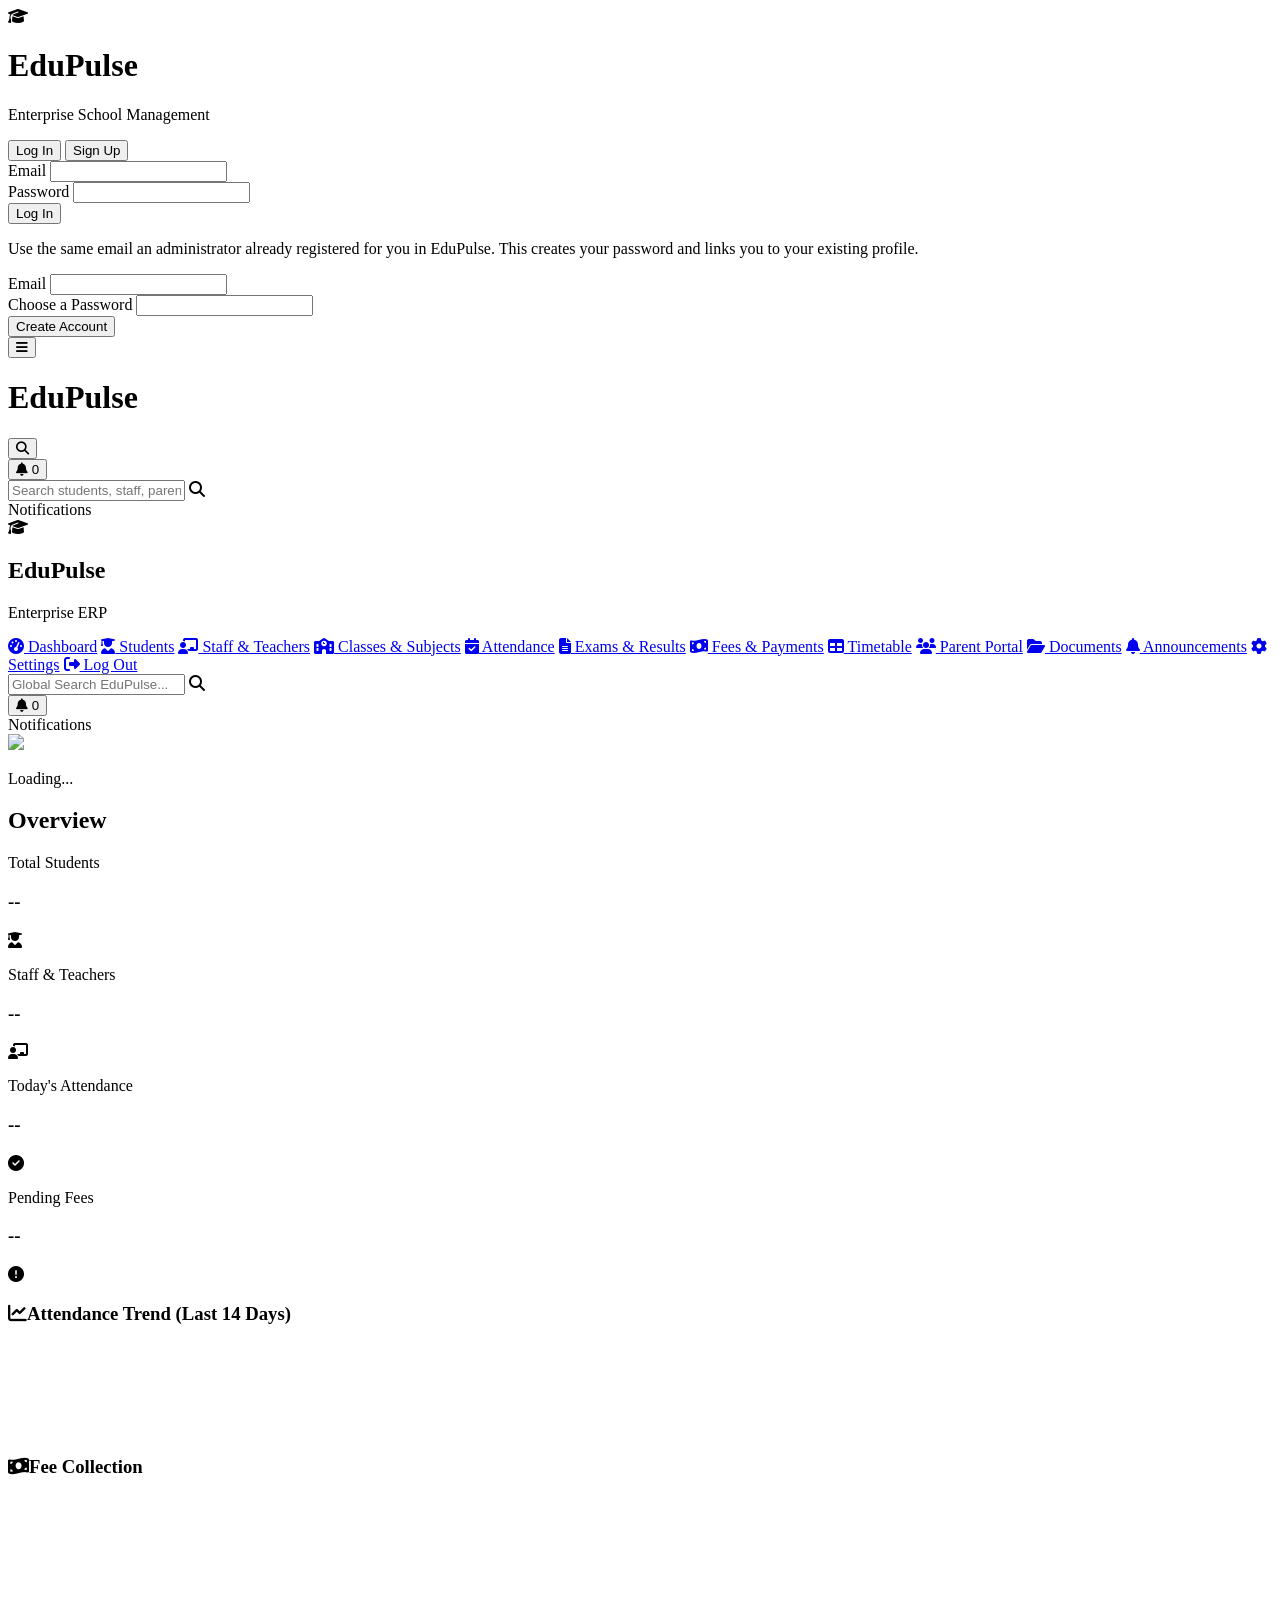
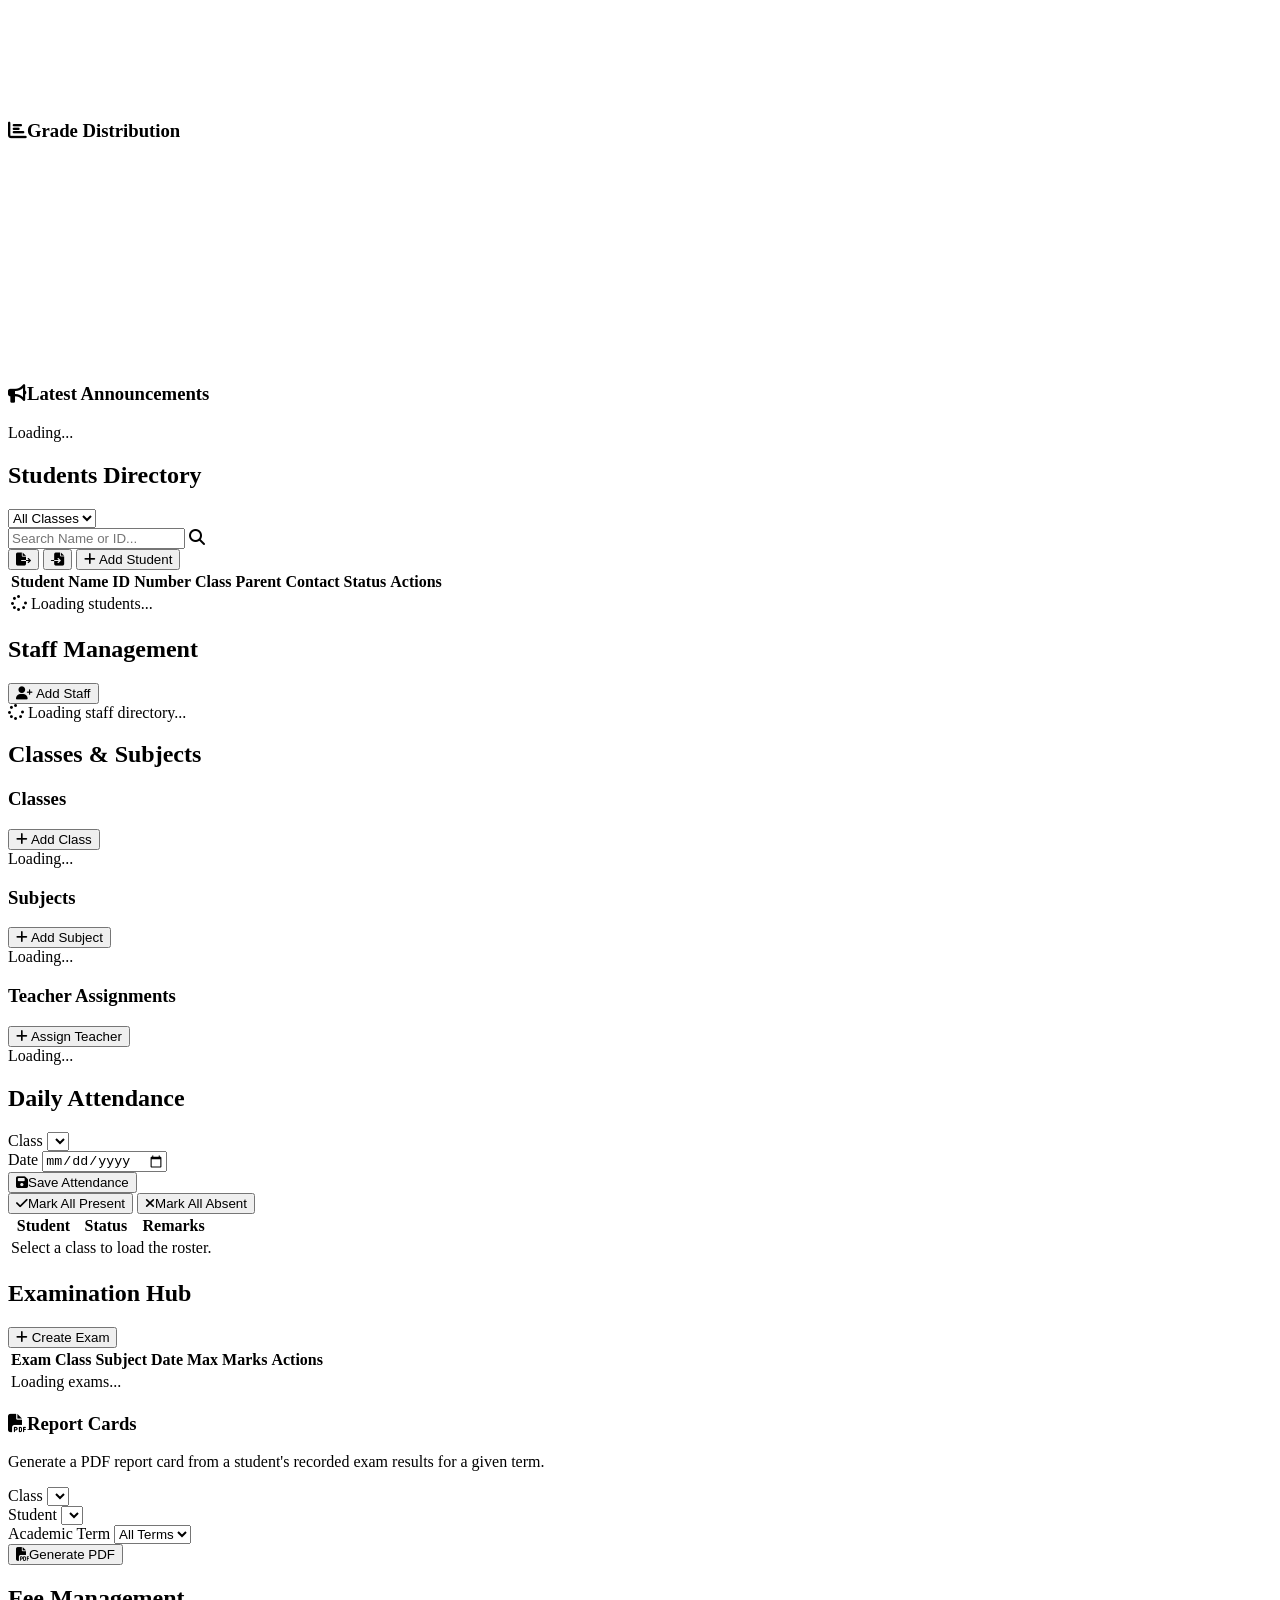
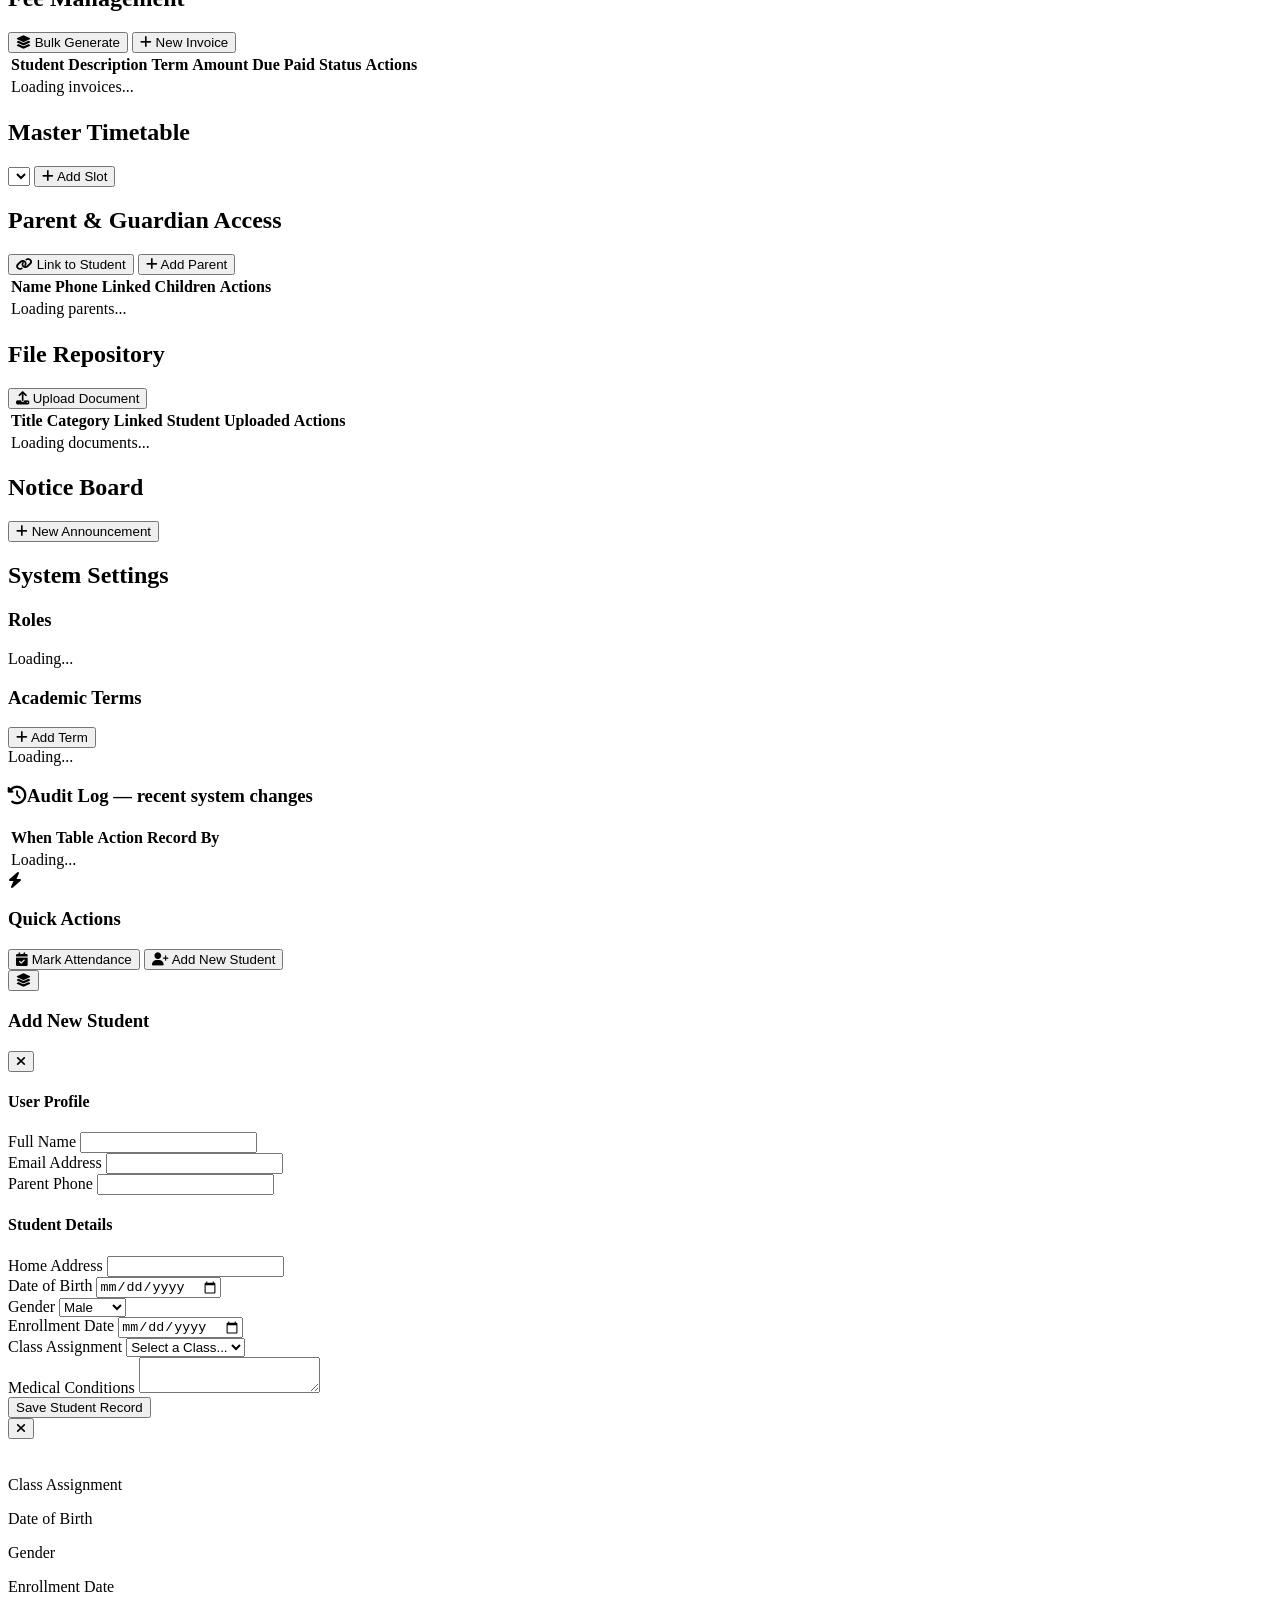
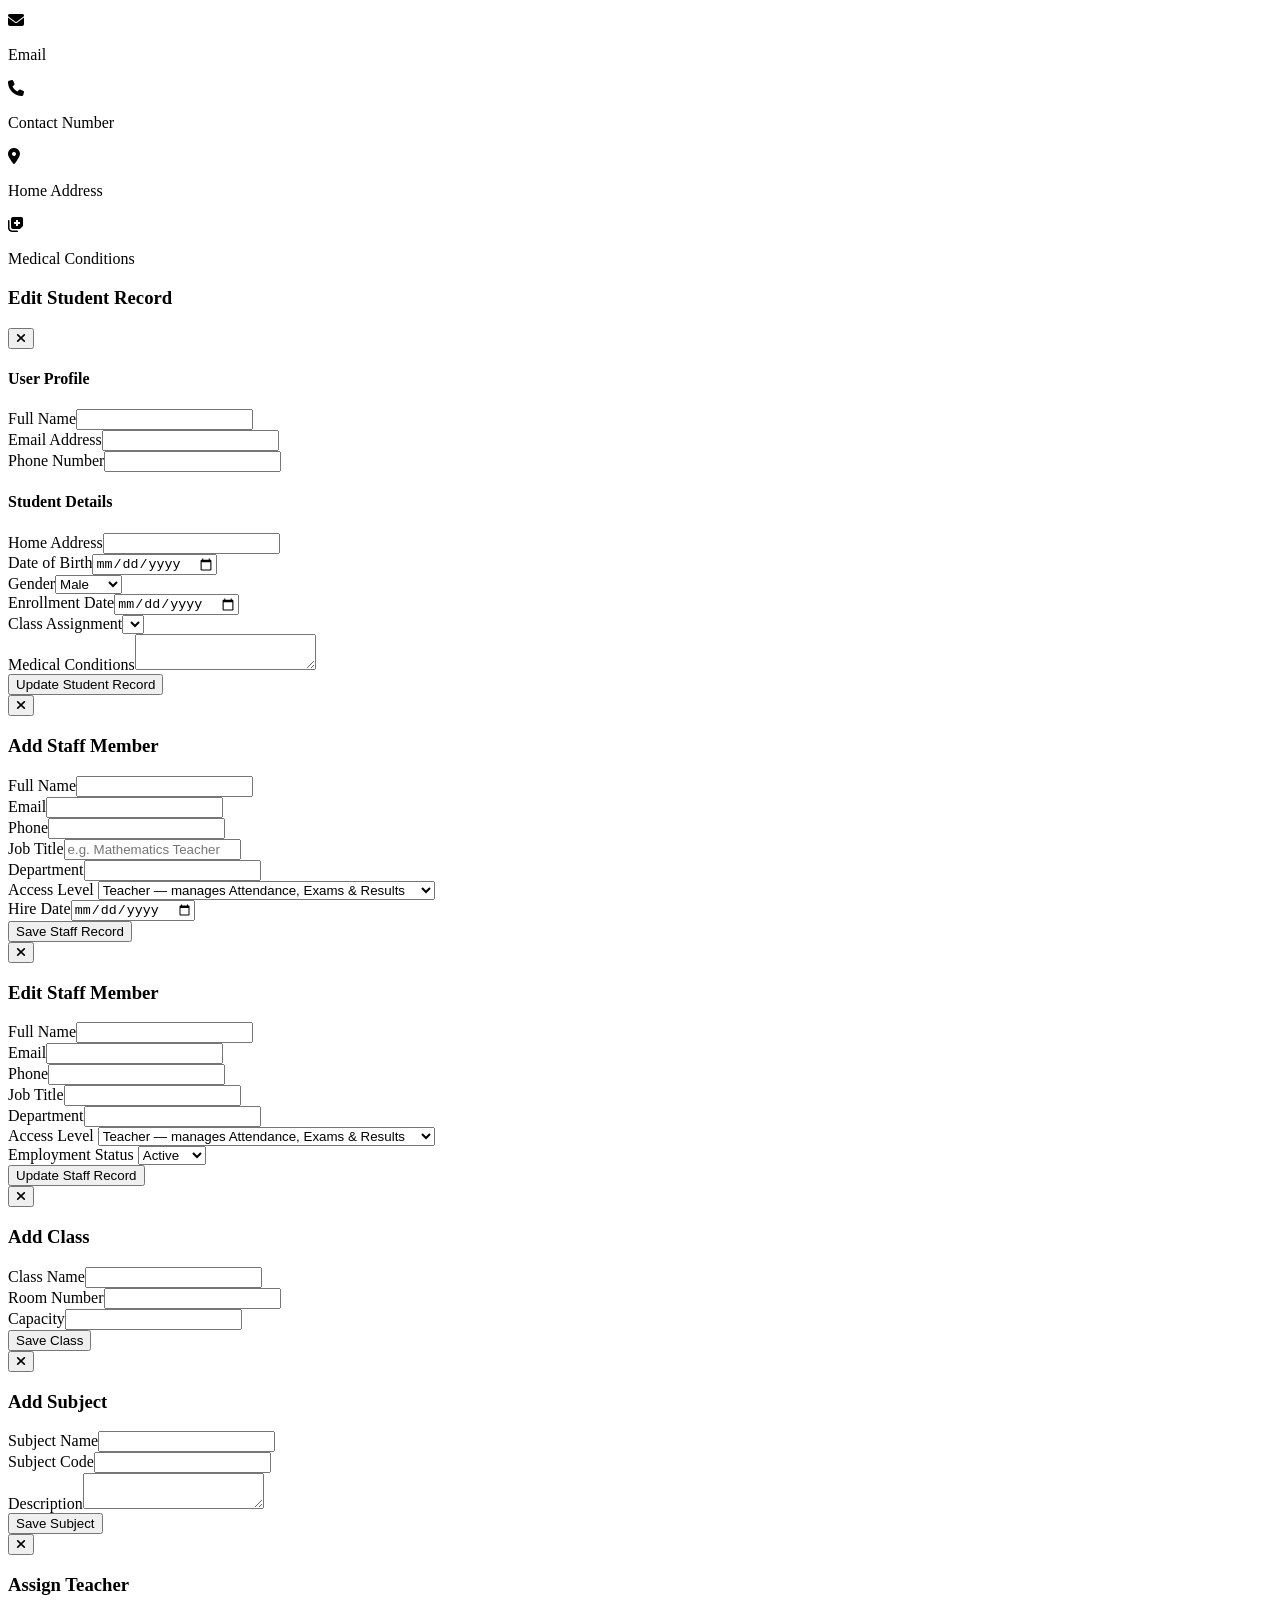
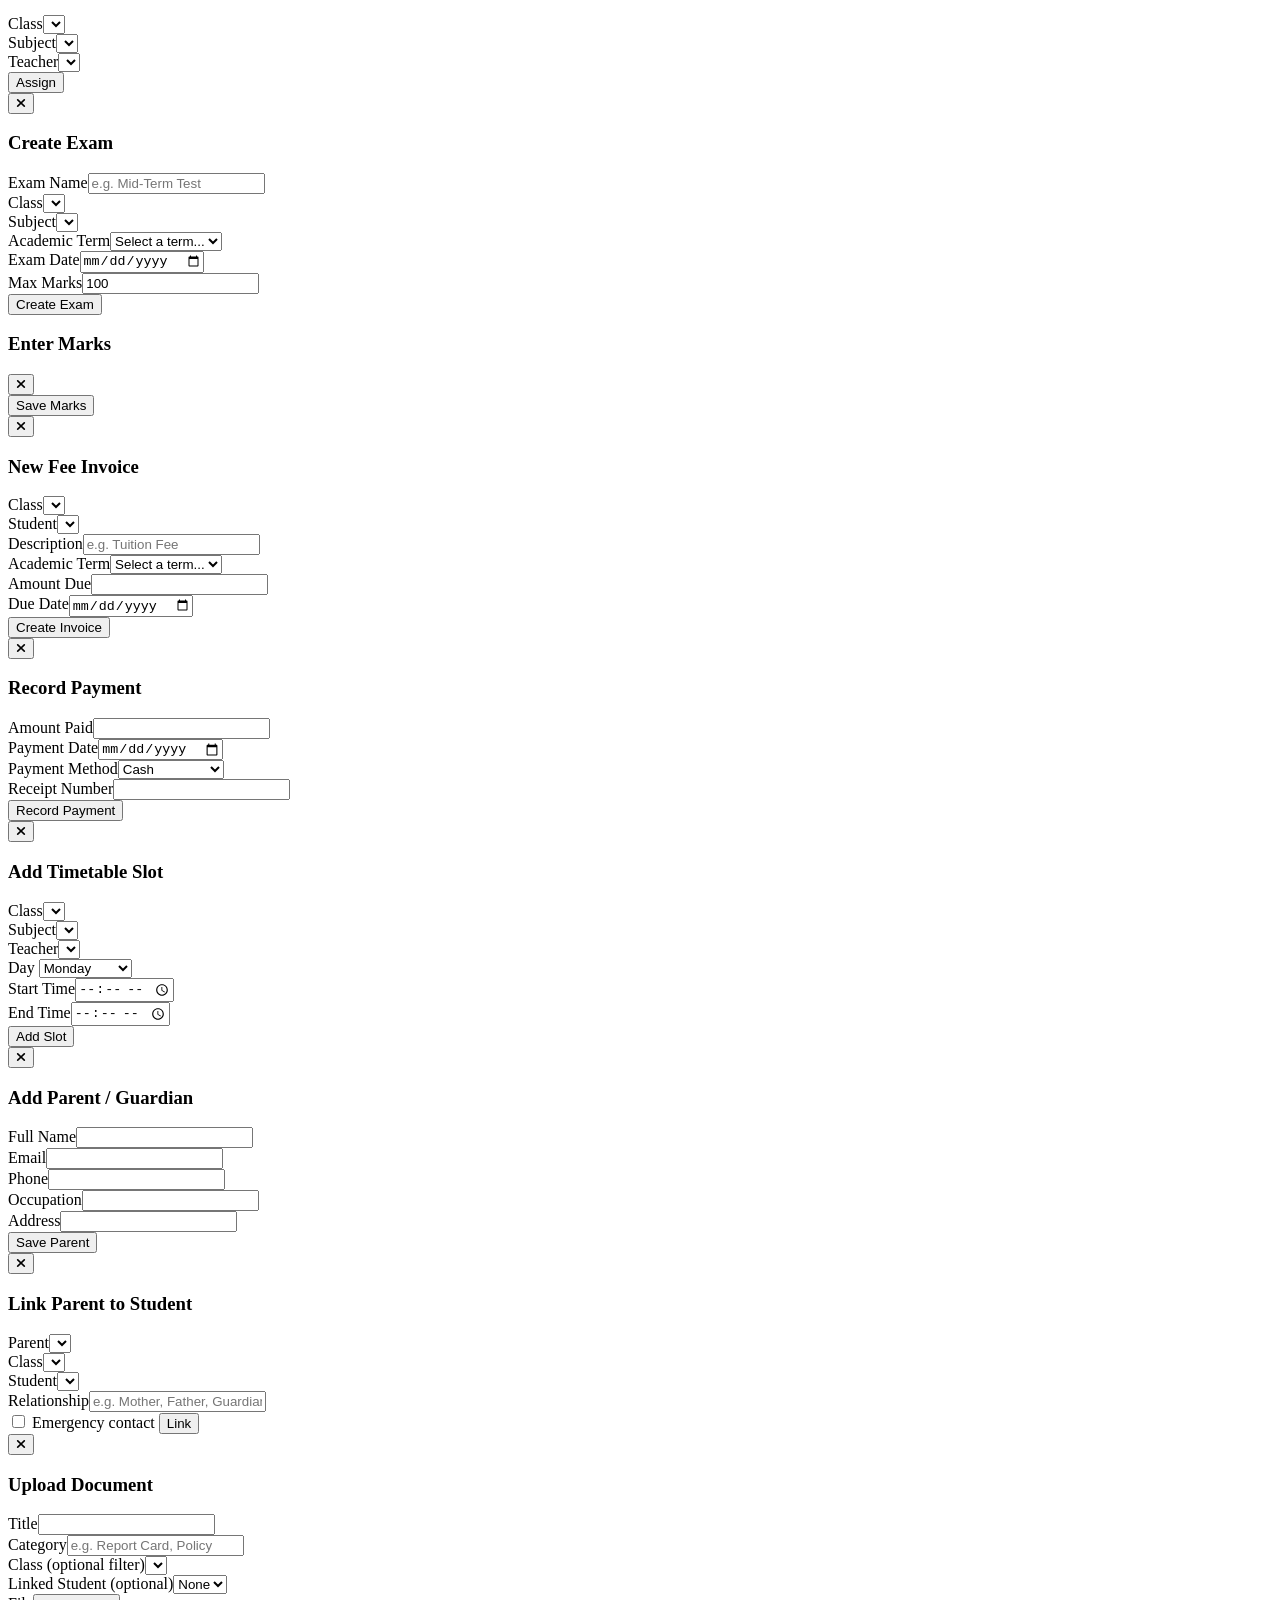
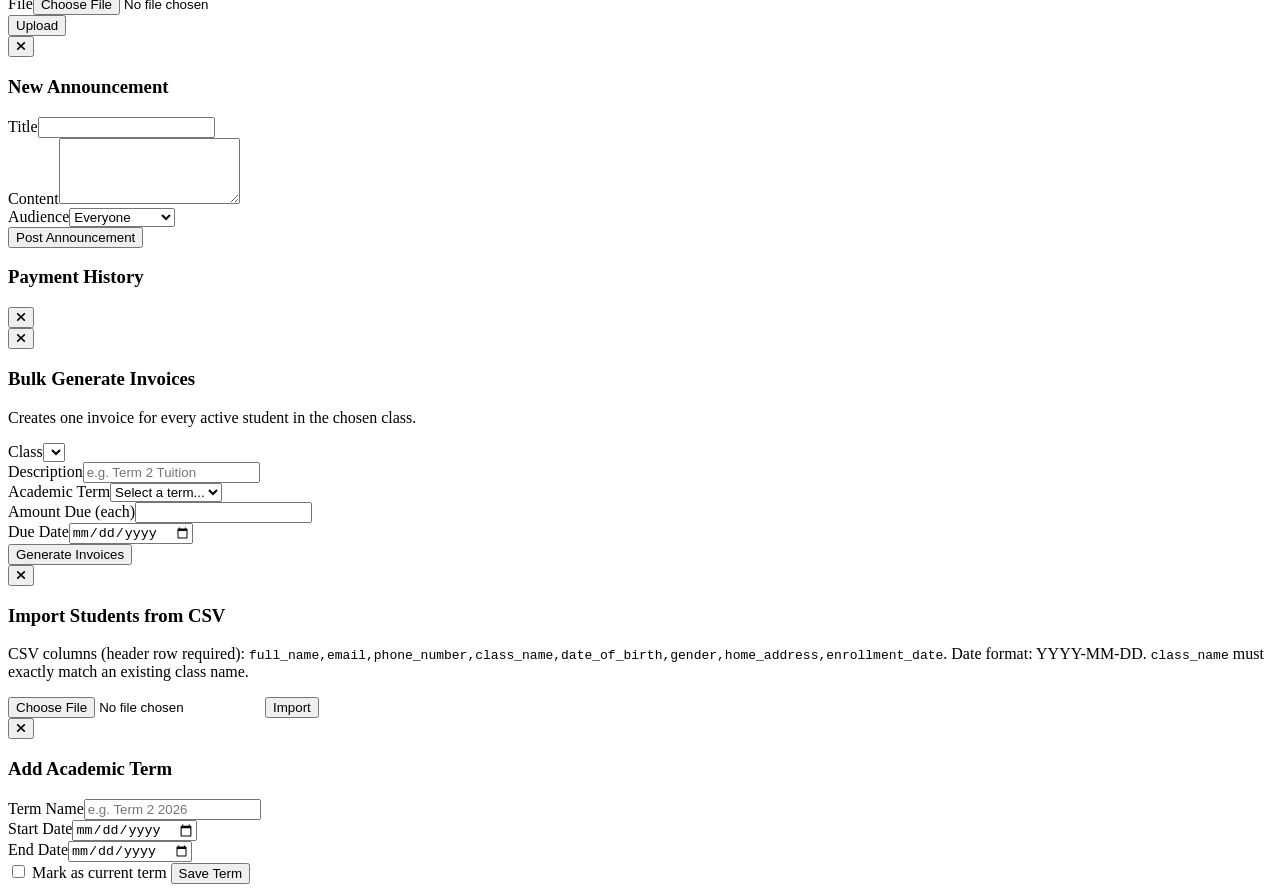
==== commit c6143491: "Rename index (4).html to index.html" ====
--- a/index.html
+++ b/index.html
@@ -52,6 +52,16 @@
             document.getElementById('sidebar').classList.toggle('-translate-x-full');
         }
 
+        function toggleMobileSearch() {
+            const bar = document.getElementById('mobile-search-bar');
+            bar.classList.toggle('hidden');
+            if (!bar.classList.contains('hidden')) {
+                document.getElementById('global-search-input-mobile').focus();
+            } else {
+                document.getElementById('global-search-results-mobile').classList.add('hidden');
+            }
+        }
+
         function toggleQuickActions() {
             const menu = document.getElementById('admin-quick-actions');
             if (menu.classList.contains('scale-0')) {
@@ -67,7 +77,20 @@
             const modal = document.getElementById(modalId);
             modal.classList.toggle('hidden');
         }
-    </script>
+    </script>    <style>
+        /* On small screens, turn wide data tables into stacked cards
+           instead of forcing horizontal scroll or tiny squeezed columns. */
+        @media (max-width: 767px) {
+            table.responsive-table thead { display: none; }
+            table.responsive-table, table.responsive-table tbody, table.responsive-table tr, table.responsive-table td { display: block; width: 100%; }
+            table.responsive-table tr { border: 1px solid #e2e8f0; border-radius: 0.75rem; margin-bottom: 0.75rem; overflow: hidden; background: white; }
+            table.responsive-table td { display: flex; justify-content: space-between; align-items: center; gap: 0.75rem; padding: 0.65rem 1rem !important; border-bottom: 1px solid #f1f5f9; text-align: right; }
+            table.responsive-table td:last-child { border-bottom: none; }
+            table.responsive-table td::before { content: attr(data-label); font-weight: 600; color: #64748b; font-size: 0.75rem; text-transform: uppercase; letter-spacing: 0.02em; text-align: left; flex-shrink: 0; }
+            table.responsive-table td:empty::before { content: none; }
+            table.responsive-table tr.class-group-header { display: none; }
+        }
+    </style>
 </head>
 <body class="bg-slate-50 text-slate-800 font-sans antialiased">
 
@@ -127,11 +150,33 @@
     <div id="app-root" class="hidden flex h-screen overflow-hidden">
 
     <!-- Mobile Header -->
-    <div class="md:hidden fixed top-0 left-0 w-full bg-primary text-white p-4 flex justify-between items-center z-50">
-        <h1 class="text-xl font-bold tracking-wider">EduPulse</h1>
-        <button onclick="toggleMobileMenu()" class="text-2xl focus:outline-none">
-            <i class="fas fa-bars"></i>
-        </button>
+    <div class="md:hidden fixed top-0 left-0 w-full h-16 bg-primary text-white z-50">
+        <div class="p-4 flex justify-between items-center gap-3">
+            <button onclick="toggleMobileMenu()" class="text-2xl focus:outline-none flex-shrink-0">
+                <i class="fas fa-bars"></i>
+            </button>
+            <h1 class="text-lg font-bold tracking-wider flex-1 text-center">EduPulse</h1>
+            <div class="flex items-center gap-4 flex-shrink-0">
+                <button onclick="toggleMobileSearch()" class="text-xl focus:outline-none"><i class="fas fa-search"></i></button>
+                <div class="relative">
+                    <button onclick="toggleNotifications()" class="text-xl focus:outline-none">
+                        <i class="fas fa-bell"></i>
+                        <span id="announcement-badge-mobile" class="absolute -top-1.5 -right-1.5 bg-red-500 text-white text-[9px] rounded-full h-4 w-4 flex items-center justify-center font-bold">0</span>
+                    </button>
+                </div>
+            </div>
+        </div>
+        <div id="mobile-search-bar" class="hidden absolute top-16 left-0 w-full bg-primary px-4 pb-3 shadow-lg">
+            <div class="relative">
+                <input type="text" id="global-search-input-mobile" oninput="handleGlobalSearch()" placeholder="Search students, staff, parents..." class="w-full bg-white text-slate-800 rounded-full py-2 px-4 pl-10 focus:outline-none text-sm">
+                <i class="fas fa-search absolute left-4 top-2.5 text-slate-400"></i>
+            </div>
+        </div>
+    </div>
+    <div id="global-search-results-mobile" class="hidden md:hidden fixed top-[116px] left-4 right-4 bg-white rounded-xl shadow-2xl border border-slate-100 z-50 max-h-80 overflow-y-auto"></div>
+    <div id="notifications-panel-mobile" class="hidden md:hidden fixed top-16 right-4 w-72 bg-white rounded-xl shadow-2xl border border-slate-100 z-50 overflow-hidden">
+        <div class="p-4 border-b border-slate-100 font-bold text-slate-700 text-sm">Notifications</div>
+        <div id="notifications-list-mobile" class="max-h-80 overflow-y-auto divide-y divide-slate-50 text-sm"></div>
     </div>
 
     <!-- Sidebar Navigation -->
@@ -148,16 +193,16 @@
         <nav class="mt-2">
             <a href="#" onclick="showTab('dashboard', this)" class="nav-link block py-3 px-6 hover:bg-slate-800 hover:text-white border-l-4 border-secondary text-white bg-slate-800 transition"><i class="fas fa-tachometer-alt w-6"></i> Dashboard</a>
             <a href="#" onclick="showTab('students', this)" class="nav-link block py-3 px-6 hover:bg-slate-800 hover:text-white border-l-4 border-transparent transition"><i class="fas fa-user-graduate w-6"></i> Students</a>
-            <a href="#" data-role-gate="staff" onclick="showTab('staff', this)" class="nav-link block py-3 px-6 hover:bg-slate-800 hover:text-white border-l-4 border-transparent transition"><i class="fas fa-chalkboard-teacher w-6"></i> Staff & Teachers</a>
+            <a href="#" data-role-gate="admin" onclick="showTab('staff', this)" class="nav-link block py-3 px-6 hover:bg-slate-800 hover:text-white border-l-4 border-transparent transition"><i class="fas fa-chalkboard-teacher w-6"></i> Staff & Teachers</a>
             <a href="#" onclick="showTab('classes', this)" class="nav-link block py-3 px-6 hover:bg-slate-800 hover:text-white border-l-4 border-transparent transition"><i class="fas fa-school w-6"></i> Classes & Subjects</a>
             <a href="#" onclick="showTab('attendance', this)" class="nav-link block py-3 px-6 hover:bg-slate-800 hover:text-white border-l-4 border-transparent transition"><i class="fas fa-calendar-check w-6"></i> Attendance</a>
             <a href="#" onclick="showTab('exams', this)" class="nav-link block py-3 px-6 hover:bg-slate-800 hover:text-white border-l-4 border-transparent transition"><i class="fas fa-file-alt w-6"></i> Exams & Results</a>
             <a href="#" onclick="showTab('fees', this)" class="nav-link block py-3 px-6 hover:bg-slate-800 hover:text-white border-l-4 border-transparent transition"><i class="fas fa-money-bill-wave w-6"></i> Fees & Payments</a>
             <a href="#" onclick="showTab('timetable', this)" class="nav-link block py-3 px-6 hover:bg-slate-800 hover:text-white border-l-4 border-transparent transition"><i class="fas fa-table w-6"></i> Timetable</a>
-            <a href="#" data-role-gate="staff" onclick="showTab('parents', this)" class="nav-link block py-3 px-6 hover:bg-slate-800 hover:text-white border-l-4 border-transparent transition"><i class="fas fa-users w-6"></i> Parent Portal</a>
+            <a href="#" data-role-gate="admin" onclick="showTab('parents', this)" class="nav-link block py-3 px-6 hover:bg-slate-800 hover:text-white border-l-4 border-transparent transition"><i class="fas fa-users w-6"></i> Parent Portal</a>
             <a href="#" onclick="showTab('documents', this)" class="nav-link block py-3 px-6 hover:bg-slate-800 hover:text-white border-l-4 border-transparent transition"><i class="fas fa-folder-open w-6"></i> Documents</a>
             <a href="#" onclick="showTab('announcements', this)" class="nav-link block py-3 px-6 hover:bg-slate-800 hover:text-white border-l-4 border-transparent transition"><i class="fas fa-bell w-6"></i> Announcements</a>
-            <a href="#" data-role-gate="staff" onclick="showTab('settings', this)" class="nav-link block py-3 px-6 hover:bg-slate-800 hover:text-white border-l-4 border-transparent transition mt-4"><i class="fas fa-cog w-6"></i> Settings</a>
+            <a href="#" data-role-gate="admin" onclick="showTab('settings', this)" class="nav-link block py-3 px-6 hover:bg-slate-800 hover:text-white border-l-4 border-transparent transition mt-4"><i class="fas fa-cog w-6"></i> Settings</a>
             <a href="#" onclick="handleLogout()" class="nav-link block py-3 px-6 hover:bg-red-900 hover:text-white border-l-4 border-transparent transition text-red-300"><i class="fas fa-sign-out-alt w-6"></i> Log Out</a>
         </nav>
     </aside>
@@ -168,8 +213,9 @@
         <!-- Top Navbar -->
         <header class="bg-white shadow-sm h-16 flex items-center justify-between px-8 flex-shrink-0 hidden md:flex z-10 relative">
             <div class="relative w-96">
-                <input type="text" placeholder="Global Search EduPulse..." class="w-full bg-slate-100 rounded-full py-2 px-4 pl-10 focus:outline-none focus:ring-2 focus:ring-secondary text-sm">
+                <input type="text" id="global-search-input" oninput="handleGlobalSearch()" onfocus="handleGlobalSearch()" placeholder="Global Search EduPulse..." class="w-full bg-slate-100 rounded-full py-2 px-4 pl-10 focus:outline-none focus:ring-2 focus:ring-secondary text-sm">
                 <i class="fas fa-search absolute left-4 top-2.5 text-slate-400"></i>
+                <div id="global-search-results" class="hidden absolute left-0 mt-2 w-full bg-white rounded-xl shadow-2xl border border-slate-100 z-50 max-h-96 overflow-y-auto"></div>
             </div>
             <div class="flex items-center gap-6">
                 <div class="relative">
@@ -250,19 +296,20 @@
             <div id="students" class="tab-content hidden">
                 <div class="flex flex-col md:flex-row justify-between items-center mb-6 gap-4">
                     <h2 class="text-2xl font-bold text-slate-800">Students Directory</h2>
-                    <div class="flex w-full md:w-auto gap-4">
+                    <div class="flex flex-wrap w-full md:w-auto gap-3">
+                        <select id="student-class-filter" onchange="filterStudents()" class="bg-white border border-slate-200 rounded-lg py-2 px-3 text-sm shadow-sm focus:outline-none focus:ring-2 focus:ring-secondary"><option value="">All Classes</option></select>
                         <div class="relative flex-1 md:w-64">
                             <input type="text" id="student-search-input" onkeyup="filterStudents()" placeholder="Search Name or ID..." class="w-full bg-white border border-slate-200 rounded-lg py-2 px-4 pl-10 focus:outline-none focus:ring-2 focus:ring-secondary text-sm shadow-sm">
                             <i class="fas fa-search absolute left-4 top-2.5 text-slate-400"></i>
                         </div>
-                        <button data-role-gate="staff" onclick="exportStudentsCSV()" class="bg-white border border-slate-300 text-slate-600 px-3 py-2 rounded-lg text-sm shadow-sm hover:bg-slate-50 whitespace-nowrap" title="Export CSV"><i class="fas fa-file-export"></i></button>
-                        <button data-role-gate="staff" onclick="toggleModal('import-students-modal')" class="bg-white border border-slate-300 text-slate-600 px-3 py-2 rounded-lg text-sm shadow-sm hover:bg-slate-50 whitespace-nowrap" title="Import CSV"><i class="fas fa-file-import"></i></button>
-                        <button data-role-gate="staff" onclick="toggleModal('add-student-modal')" class="bg-secondary text-white px-4 py-2 rounded-lg text-sm shadow hover:bg-blue-600 whitespace-nowrap"><i class="fas fa-plus mr-2"></i> Add Student</button>
+                        <button data-role-gate="admin" onclick="exportStudentsCSV()" class="bg-white border border-slate-300 text-slate-600 px-3 py-2 rounded-lg text-sm shadow-sm hover:bg-slate-50 whitespace-nowrap" title="Export CSV"><i class="fas fa-file-export"></i></button>
+                        <button data-role-gate="admin" onclick="toggleModal('import-students-modal')" class="bg-white border border-slate-300 text-slate-600 px-3 py-2 rounded-lg text-sm shadow-sm hover:bg-slate-50 whitespace-nowrap" title="Import CSV"><i class="fas fa-file-import"></i></button>
+                        <button data-role-gate="admin" onclick="toggleModal('add-student-modal')" class="bg-secondary text-white px-4 py-2 rounded-lg text-sm shadow hover:bg-blue-600 whitespace-nowrap"><i class="fas fa-plus mr-2"></i> Add Student</button>
                     </div>
                 </div>
                 <div class="bg-white rounded-xl shadow-sm border border-slate-100 overflow-hidden">
                     <div class="overflow-x-auto">
-                        <table class="w-full text-left border-collapse">
+                        <table class="w-full text-left border-collapse responsive-table">
                             <thead>
                                 <tr class="bg-slate-50 text-slate-500 text-sm border-b border-slate-200">
                                     <th class="p-4 font-semibold">Student Name</th>
@@ -285,7 +332,7 @@
             <div id="staff" class="tab-content hidden">
                 <div class="flex justify-between items-center mb-6">
                     <h2 class="text-2xl font-bold text-slate-800">Staff Management</h2>
-                    <button data-role-gate="staff" onclick="toggleModal('add-staff-modal')" class="bg-secondary text-white px-4 py-2 rounded-lg text-sm shadow hover:bg-blue-600"><i class="fas fa-user-plus mr-2"></i> Add Staff</button>
+                    <button data-role-gate="admin" onclick="toggleModal('add-staff-modal')" class="bg-secondary text-white px-4 py-2 rounded-lg text-sm shadow hover:bg-blue-600"><i class="fas fa-user-plus mr-2"></i> Add Staff</button>
                 </div>
                 <div class="bg-white rounded-xl shadow-sm border border-slate-100 p-6">
                     <div id="staff-grid" class="grid grid-cols-1 md:grid-cols-3 gap-4">
@@ -301,14 +348,14 @@
                     <div class="bg-white rounded-xl shadow-sm border border-slate-100 p-6">
                         <div class="flex justify-between items-center mb-4">
                             <h3 class="font-bold text-slate-700">Classes</h3>
-                            <button data-role-gate="staff" onclick="toggleModal('add-class-modal')" class="bg-secondary text-white px-3 py-1.5 rounded-lg text-xs shadow hover:bg-blue-600"><i class="fas fa-plus mr-1"></i> Add Class</button>
+                            <button data-role-gate="admin" onclick="toggleModal('add-class-modal')" class="bg-secondary text-white px-3 py-1.5 rounded-lg text-xs shadow hover:bg-blue-600"><i class="fas fa-plus mr-1"></i> Add Class</button>
                         </div>
                         <div id="classes-list" class="space-y-2 text-sm">Loading...</div>
                     </div>
                     <div class="bg-white rounded-xl shadow-sm border border-slate-100 p-6">
                         <div class="flex justify-between items-center mb-4">
                             <h3 class="font-bold text-slate-700">Subjects</h3>
-                            <button data-role-gate="staff" onclick="toggleModal('add-subject-modal')" class="bg-secondary text-white px-3 py-1.5 rounded-lg text-xs shadow hover:bg-blue-600"><i class="fas fa-plus mr-1"></i> Add Subject</button>
+                            <button data-role-gate="admin" onclick="toggleModal('add-subject-modal')" class="bg-secondary text-white px-3 py-1.5 rounded-lg text-xs shadow hover:bg-blue-600"><i class="fas fa-plus mr-1"></i> Add Subject</button>
                         </div>
                         <div id="subjects-list" class="space-y-2 text-sm">Loading...</div>
                     </div>
@@ -316,7 +363,7 @@
                 <div class="bg-white rounded-xl shadow-sm border border-slate-100 p-6 mt-6">
                     <div class="flex justify-between items-center mb-4">
                         <h3 class="font-bold text-slate-700">Teacher Assignments</h3>
-                        <button data-role-gate="staff" onclick="toggleModal('assign-teacher-modal')" class="bg-secondary text-white px-3 py-1.5 rounded-lg text-xs shadow hover:bg-blue-600"><i class="fas fa-plus mr-1"></i> Assign Teacher</button>
+                        <button data-role-gate="admin" onclick="toggleModal('assign-teacher-modal')" class="bg-secondary text-white px-3 py-1.5 rounded-lg text-xs shadow hover:bg-blue-600"><i class="fas fa-plus mr-1"></i> Assign Teacher</button>
                     </div>
                     <div id="assignments-list" class="text-sm">Loading...</div>
                 </div>
@@ -336,15 +383,15 @@
                                 <label class="block text-sm font-semibold text-slate-700 mb-1">Date</label>
                                 <input type="date" id="attendance-date" onchange="loadAttendanceRoster()" class="w-full border border-slate-300 rounded-lg p-2">
                             </div>
-                            <button data-role-gate="staff" onclick="saveAttendance()" class="bg-secondary text-white py-2 rounded-lg font-bold shadow hover:bg-blue-600"><i class="fas fa-save mr-2"></i>Save Attendance</button>
+                            <button data-role-gate="academic" onclick="saveAttendance()" class="bg-secondary text-white py-2 rounded-lg font-bold shadow hover:bg-blue-600"><i class="fas fa-save mr-2"></i>Save Attendance</button>
                         </div>
                         <div class="flex gap-2 mt-4">
-                            <button data-role-gate="staff" onclick="bulkSetAttendance('Present')" class="text-xs bg-green-50 text-green-700 px-3 py-1.5 rounded-lg font-semibold hover:bg-green-100"><i class="fas fa-check mr-1"></i>Mark All Present</button>
-                            <button data-role-gate="staff" onclick="bulkSetAttendance('Absent')" class="text-xs bg-red-50 text-red-700 px-3 py-1.5 rounded-lg font-semibold hover:bg-red-100"><i class="fas fa-times mr-1"></i>Mark All Absent</button>
+                            <button data-role-gate="academic" onclick="bulkSetAttendance('Present')" class="text-xs bg-green-50 text-green-700 px-3 py-1.5 rounded-lg font-semibold hover:bg-green-100"><i class="fas fa-check mr-1"></i>Mark All Present</button>
+                            <button data-role-gate="academic" onclick="bulkSetAttendance('Absent')" class="text-xs bg-red-50 text-red-700 px-3 py-1.5 rounded-lg font-semibold hover:bg-red-100"><i class="fas fa-times mr-1"></i>Mark All Absent</button>
                         </div>
                     </div>
                     <div class="bg-white rounded-xl shadow-sm border border-slate-100 overflow-hidden">
-                        <table class="w-full text-left border-collapse">
+                        <table class="w-full text-left border-collapse responsive-table">
                             <thead><tr class="bg-slate-50 text-slate-500 text-sm border-b"><th class="p-4">Student</th><th class="p-4">Status</th><th class="p-4">Remarks</th></tr></thead>
                             <tbody id="attendance-roster-body" class="text-sm"><tr><td colspan="3" class="p-6 text-center text-slate-500">Select a class to load the roster.</td></tr></tbody>
                         </table>
@@ -355,13 +402,13 @@
 
             <!-- 6. EXAMS & RESULTS -->
             <div id="exams" class="tab-content hidden">
-                <div data-role-gate="staff">
+                <div data-role-gate="academic">
                     <div class="flex justify-between items-center mb-6">
                         <h2 class="text-2xl font-bold text-slate-800">Examination Hub</h2>
                         <button onclick="toggleModal('add-exam-modal')" class="bg-secondary text-white px-4 py-2 rounded-lg text-sm shadow hover:bg-blue-600"><i class="fas fa-plus mr-2"></i> Create Exam</button>
                     </div>
                     <div class="bg-white rounded-xl shadow-sm border border-slate-100 overflow-hidden">
-                        <table class="w-full text-left border-collapse">
+                        <table class="w-full text-left border-collapse responsive-table">
                             <thead><tr class="bg-slate-50 text-slate-500 text-sm border-b"><th class="p-4">Exam</th><th class="p-4">Class</th><th class="p-4">Subject</th><th class="p-4">Date</th><th class="p-4">Max Marks</th><th class="p-4 text-right">Actions</th></tr></thead>
                             <tbody id="exams-table-body" class="text-sm"><tr><td colspan="6" class="p-6 text-center text-slate-500">Loading exams...</td></tr></tbody>
                         </table>
@@ -373,14 +420,18 @@
                 <div class="bg-white rounded-xl shadow-sm border border-slate-100 p-6 mt-6">
                     <h3 class="font-bold text-slate-700 mb-1"><i class="fas fa-file-pdf text-red-500 mr-2"></i>Report Cards</h3>
                     <p class="text-xs text-slate-400 mb-4">Generate a PDF report card from a student's recorded exam results for a given term.</p>
-                    <div class="grid grid-cols-1 md:grid-cols-4 gap-4 items-end">
+                    <div class="grid grid-cols-1 md:grid-cols-5 gap-4 items-end">
+                        <div data-role-gate="academic">
+                            <label class="block text-sm font-semibold text-slate-700 mb-1">Class</label>
+                            <select id="report-card-class-filter" class="w-full border border-slate-300 rounded-lg p-2"></select>
+                        </div>
                         <div class="md:col-span-2">
                             <label class="block text-sm font-semibold text-slate-700 mb-1">Student</label>
                             <select id="report-card-student" class="w-full border border-slate-300 rounded-lg p-2"></select>
                         </div>
                         <div>
                             <label class="block text-sm font-semibold text-slate-700 mb-1">Academic Term</label>
-                            <input type="text" id="report-card-term" list="academic-terms-list" placeholder="e.g. Term 2 2026" class="w-full border border-slate-300 rounded-lg p-2">
+                            <select id="report-card-term" class="w-full border border-slate-300 rounded-lg p-2"><option value="">All Terms</option></select>
                         </div>
                         <button onclick="generateReportCard()" class="bg-red-500 text-white py-2 rounded-lg font-bold shadow hover:bg-red-600"><i class="fas fa-file-pdf mr-2"></i>Generate PDF</button>
                     </div>
@@ -393,12 +444,12 @@
                 <div class="flex justify-between items-center mb-6">
                     <h2 class="text-2xl font-bold text-slate-800">Fee Management</h2>
                     <div class="flex gap-3">
-                        <button data-role-gate="staff" onclick="toggleModalAndPopulate('bulk-invoice-modal', () => populateSelect('bulk-invoice-class', 'classes', 'id', r => r.class_name))" class="bg-slate-700 text-white px-4 py-2 rounded-lg text-sm shadow hover:bg-slate-800"><i class="fas fa-layer-group mr-2"></i> Bulk Generate</button>
-                        <button data-role-gate="staff" onclick="toggleModal('add-invoice-modal')" class="bg-secondary text-white px-4 py-2 rounded-lg text-sm shadow hover:bg-blue-600"><i class="fas fa-plus mr-2"></i> New Invoice</button>
+                        <button data-role-gate="fees" onclick="toggleModalAndPopulate('bulk-invoice-modal', () => populateSelect('bulk-invoice-class', 'classes', 'id', r => r.class_name))" class="bg-slate-700 text-white px-4 py-2 rounded-lg text-sm shadow hover:bg-slate-800"><i class="fas fa-layer-group mr-2"></i> Bulk Generate</button>
+                        <button data-role-gate="fees" onclick="toggleModal('add-invoice-modal')" class="bg-secondary text-white px-4 py-2 rounded-lg text-sm shadow hover:bg-blue-600"><i class="fas fa-plus mr-2"></i> New Invoice</button>
                     </div>
                 </div>
                 <div class="bg-white rounded-xl shadow-sm border border-slate-100 overflow-hidden">
-                    <table class="w-full text-left border-collapse">
+                    <table class="w-full text-left border-collapse responsive-table">
                         <thead><tr class="bg-slate-50 text-slate-500 text-sm border-b"><th class="p-4">Student</th><th class="p-4">Description</th><th class="p-4">Term</th><th class="p-4">Amount Due</th><th class="p-4">Paid</th><th class="p-4">Status</th><th class="p-4 text-right">Actions</th></tr></thead>
                         <tbody id="fees-table-body" class="text-sm"><tr><td colspan="7" class="p-6 text-center text-slate-500">Loading invoices...</td></tr></tbody>
                     </table>
@@ -411,7 +462,7 @@
                     <h2 class="text-2xl font-bold text-slate-800">Master Timetable</h2>
                     <div class="flex gap-4 items-center">
                         <select id="timetable-class-select" onchange="loadTimetable()" class="border border-slate-300 rounded-lg p-2 text-sm"></select>
-                        <button data-role-gate="staff" onclick="toggleModal('add-slot-modal')" class="bg-secondary text-white px-4 py-2 rounded-lg text-sm shadow hover:bg-blue-600"><i class="fas fa-plus mr-2"></i> Add Slot</button>
+                        <button data-role-gate="admin" onclick="toggleModal('add-slot-modal')" class="bg-secondary text-white px-4 py-2 rounded-lg text-sm shadow hover:bg-blue-600"><i class="fas fa-plus mr-2"></i> Add Slot</button>
                     </div>
                 </div>
                 <div id="timetable-grid" class="grid grid-cols-1 md:grid-cols-2 lg:grid-cols-3 gap-4"></div>
@@ -422,12 +473,12 @@
                 <div class="flex justify-between items-center mb-6">
                     <h2 class="text-2xl font-bold text-slate-800">Parent & Guardian Access</h2>
                     <div class="flex gap-3">
-                        <button data-role-gate="staff" onclick="toggleModal('link-parent-modal')" class="bg-slate-700 text-white px-4 py-2 rounded-lg text-sm shadow hover:bg-slate-800"><i class="fas fa-link mr-2"></i> Link to Student</button>
-                        <button data-role-gate="staff" onclick="toggleModal('add-parent-modal')" class="bg-secondary text-white px-4 py-2 rounded-lg text-sm shadow hover:bg-blue-600"><i class="fas fa-plus mr-2"></i> Add Parent</button>
+                        <button data-role-gate="admin" onclick="toggleModal('link-parent-modal')" class="bg-slate-700 text-white px-4 py-2 rounded-lg text-sm shadow hover:bg-slate-800"><i class="fas fa-link mr-2"></i> Link to Student</button>
+                        <button data-role-gate="admin" onclick="toggleModal('add-parent-modal')" class="bg-secondary text-white px-4 py-2 rounded-lg text-sm shadow hover:bg-blue-600"><i class="fas fa-plus mr-2"></i> Add Parent</button>
                     </div>
                 </div>
                 <div class="bg-white rounded-xl shadow-sm border border-slate-100 overflow-hidden">
-                    <table class="w-full text-left border-collapse">
+                    <table class="w-full text-left border-collapse responsive-table">
                         <thead><tr class="bg-slate-50 text-slate-500 text-sm border-b"><th class="p-4">Name</th><th class="p-4">Phone</th><th class="p-4">Linked Children</th><th class="p-4 text-right">Actions</th></tr></thead>
                         <tbody id="parents-table-body" class="text-sm"><tr><td colspan="4" class="p-6 text-center text-slate-500">Loading parents...</td></tr></tbody>
                     </table>
@@ -438,10 +489,10 @@
             <div id="documents" class="tab-content hidden">
                 <div class="flex justify-between items-center mb-6">
                     <h2 class="text-2xl font-bold text-slate-800">File Repository</h2>
-                    <button data-role-gate="staff" onclick="toggleModal('upload-document-modal')" class="bg-secondary text-white px-4 py-2 rounded-lg text-sm shadow hover:bg-blue-600"><i class="fas fa-upload mr-2"></i> Upload Document</button>
+                    <button data-role-gate="internal" onclick="toggleModal('upload-document-modal')" class="bg-secondary text-white px-4 py-2 rounded-lg text-sm shadow hover:bg-blue-600"><i class="fas fa-upload mr-2"></i> Upload Document</button>
                 </div>
                 <div class="bg-white rounded-xl shadow-sm border border-slate-100 overflow-hidden">
-                    <table class="w-full text-left border-collapse">
+                    <table class="w-full text-left border-collapse responsive-table">
                         <thead><tr class="bg-slate-50 text-slate-500 text-sm border-b"><th class="p-4">Title</th><th class="p-4">Category</th><th class="p-4">Linked Student</th><th class="p-4">Uploaded</th><th class="p-4 text-right">Actions</th></tr></thead>
                         <tbody id="documents-table-body" class="text-sm"><tr><td colspan="5" class="p-6 text-center text-slate-500">Loading documents...</td></tr></tbody>
                     </table>
@@ -452,7 +503,7 @@
             <div id="announcements" class="tab-content hidden">
                 <div class="flex justify-between items-center mb-6">
                     <h2 class="text-2xl font-bold text-slate-800">Notice Board</h2>
-                    <button data-role-gate="staff" onclick="toggleModal('add-announcement-modal')" class="bg-secondary text-white px-4 py-2 rounded-lg text-sm shadow hover:bg-blue-600"><i class="fas fa-plus mr-2"></i> New Announcement</button>
+                    <button data-role-gate="internal" onclick="toggleModal('add-announcement-modal')" class="bg-secondary text-white px-4 py-2 rounded-lg text-sm shadow hover:bg-blue-600"><i class="fas fa-plus mr-2"></i> New Announcement</button>
                 </div>
                 <div id="announcements-list" class="space-y-4"></div>
             </div>
@@ -476,7 +527,7 @@
                 <div class="bg-white rounded-xl shadow-sm border border-slate-100 p-6">
                     <h3 class="font-bold text-slate-700 mb-4"><i class="fas fa-history text-secondary mr-2"></i>Audit Log <span class="text-xs font-normal text-slate-400">— recent system changes</span></h3>
                     <div class="overflow-x-auto">
-                        <table class="w-full text-left border-collapse text-sm">
+                        <table class="w-full text-left border-collapse text-sm responsive-table">
                             <thead><tr class="bg-slate-50 text-slate-500 border-b"><th class="p-3">When</th><th class="p-3">Table</th><th class="p-3">Action</th><th class="p-3">Record</th><th class="p-3">By</th></tr></thead>
                             <tbody id="audit-log-body"><tr><td colspan="5" class="p-6 text-center text-slate-500">Loading...</td></tr></tbody>
                         </table>
@@ -660,8 +711,49 @@
                 <div><label class="block text-sm font-semibold text-slate-700 mb-1">Phone</label><input type="text" id="staff-phone" class="w-full border border-slate-300 rounded-lg p-2"></div>
                 <div><label class="block text-sm font-semibold text-slate-700 mb-1">Job Title</label><input type="text" id="staff-job-title" required placeholder="e.g. Mathematics Teacher" class="w-full border border-slate-300 rounded-lg p-2"></div>
                 <div><label class="block text-sm font-semibold text-slate-700 mb-1">Department</label><input type="text" id="staff-department" class="w-full border border-slate-300 rounded-lg p-2"></div>
+                <div>
+                    <label class="block text-sm font-semibold text-slate-700 mb-1">Access Level</label>
+                    <select id="staff-access-level" class="w-full border border-slate-300 rounded-lg p-2">
+                        <option value="Teacher">Teacher — manages Attendance, Exams & Results</option>
+                        <option value="Accountant">Accountant — manages Fees & Payments</option>
+                        <option value="Staff">Staff — manages Documents & Announcements only</option>
+                    </select>
+                </div>
                 <div><label class="block text-sm font-semibold text-slate-700 mb-1">Hire Date</label><input type="date" id="staff-hire-date" required class="w-full border border-slate-300 rounded-lg p-2"></div>
                 <button type="submit" class="w-full bg-secondary text-white py-2.5 rounded-lg font-bold shadow hover:bg-blue-600 mt-2">Save Staff Record</button>
+            </form>
+        </div>
+    </div>
+
+    <!-- Edit Staff Modal -->
+    <div id="edit-staff-modal" class="fixed inset-0 bg-slate-900 bg-opacity-50 hidden flex items-center justify-center z-50 overflow-y-auto">
+        <div class="bg-white p-6 rounded-xl w-full max-w-md m-4 relative">
+            <button onclick="toggleModal('edit-staff-modal')" class="absolute top-4 right-4 text-slate-400 hover:text-red-500"><i class="fas fa-times"></i></button>
+            <h3 class="font-bold text-xl text-slate-800 mb-4">Edit Staff Member</h3>
+            <form onsubmit="submitEditStaff(event)" class="space-y-3">
+                <input type="hidden" id="edit-staff-id">
+                <input type="hidden" id="edit-staff-user-id">
+                <div><label class="block text-sm font-semibold text-slate-700 mb-1">Full Name</label><input type="text" id="edit-staff-name" required class="w-full border border-slate-300 rounded-lg p-2"></div>
+                <div><label class="block text-sm font-semibold text-slate-700 mb-1">Email</label><input type="email" id="edit-staff-email" required class="w-full border border-slate-300 rounded-lg p-2"></div>
+                <div><label class="block text-sm font-semibold text-slate-700 mb-1">Phone</label><input type="text" id="edit-staff-phone" class="w-full border border-slate-300 rounded-lg p-2"></div>
+                <div><label class="block text-sm font-semibold text-slate-700 mb-1">Job Title</label><input type="text" id="edit-staff-job-title" required class="w-full border border-slate-300 rounded-lg p-2"></div>
+                <div><label class="block text-sm font-semibold text-slate-700 mb-1">Department</label><input type="text" id="edit-staff-department" class="w-full border border-slate-300 rounded-lg p-2"></div>
+                <div>
+                    <label class="block text-sm font-semibold text-slate-700 mb-1">Access Level</label>
+                    <select id="edit-staff-access-level" class="w-full border border-slate-300 rounded-lg p-2">
+                        <option value="Teacher">Teacher — manages Attendance, Exams & Results</option>
+                        <option value="Accountant">Accountant — manages Fees & Payments</option>
+                        <option value="Staff">Staff — manages Documents & Announcements only</option>
+                        <option value="Admin">Admin — full system access</option>
+                    </select>
+                </div>
+                <div><label class="block text-sm font-semibold text-slate-700 mb-1">Employment Status</label>
+                    <select id="edit-staff-status" class="w-full border border-slate-300 rounded-lg p-2">
+                        <option value="Active">Active</option>
+                        <option value="Inactive">Inactive</option>
+                    </select>
+                </div>
+                <button type="submit" class="w-full bg-green-600 text-white py-2.5 rounded-lg font-bold shadow hover:bg-green-700 mt-2">Update Staff Record</button>
             </form>
         </div>
     </div>
@@ -717,7 +809,7 @@
                 <div><label class="block text-sm font-semibold text-slate-700 mb-1">Exam Name</label><input type="text" id="exam-name" required placeholder="e.g. Mid-Term Test" class="w-full border border-slate-300 rounded-lg p-2"></div>
                 <div><label class="block text-sm font-semibold text-slate-700 mb-1">Class</label><select id="exam-class" required class="w-full border border-slate-300 rounded-lg p-2"></select></div>
                 <div><label class="block text-sm font-semibold text-slate-700 mb-1">Subject</label><select id="exam-subject" required class="w-full border border-slate-300 rounded-lg p-2"></select></div>
-                <div><label class="block text-sm font-semibold text-slate-700 mb-1">Academic Term</label><input type="text" id="exam-term" list="academic-terms-list" placeholder="e.g. Term 2 2026" class="w-full border border-slate-300 rounded-lg p-2"></div>
+                <div><label class="block text-sm font-semibold text-slate-700 mb-1">Academic Term</label><select id="exam-term" class="w-full border border-slate-300 rounded-lg p-2"><option value="">Select a term...</option></select></div>
                 <div><label class="block text-sm font-semibold text-slate-700 mb-1">Exam Date</label><input type="date" id="exam-date" class="w-full border border-slate-300 rounded-lg p-2"></div>
                 <div><label class="block text-sm font-semibold text-slate-700 mb-1">Max Marks</label><input type="number" id="exam-max-marks" value="100" required class="w-full border border-slate-300 rounded-lg p-2"></div>
                 <button type="submit" class="w-full bg-secondary text-white py-2.5 rounded-lg font-bold shadow hover:bg-blue-600 mt-2">Create Exam</button>
@@ -744,9 +836,10 @@
             <button onclick="toggleModal('add-invoice-modal')" class="absolute top-4 right-4 text-slate-400 hover:text-red-500"><i class="fas fa-times"></i></button>
             <h3 class="font-bold text-xl text-slate-800 mb-4">New Fee Invoice</h3>
             <form onsubmit="submitNewInvoice(event)" class="space-y-3">
+                <div><label class="block text-sm font-semibold text-slate-700 mb-1">Class</label><select id="invoice-class-filter" class="w-full border border-slate-300 rounded-lg p-2"></select></div>
                 <div><label class="block text-sm font-semibold text-slate-700 mb-1">Student</label><select id="invoice-student" required class="w-full border border-slate-300 rounded-lg p-2"></select></div>
                 <div><label class="block text-sm font-semibold text-slate-700 mb-1">Description</label><input type="text" id="invoice-description" required placeholder="e.g. Tuition Fee" class="w-full border border-slate-300 rounded-lg p-2"></div>
-                <div><label class="block text-sm font-semibold text-slate-700 mb-1">Academic Term</label><input type="text" id="invoice-term" list="academic-terms-list" class="w-full border border-slate-300 rounded-lg p-2"></div>
+                <div><label class="block text-sm font-semibold text-slate-700 mb-1">Academic Term</label><select id="invoice-term" class="w-full border border-slate-300 rounded-lg p-2"><option value="">Select a term...</option></select></div>
                 <div><label class="block text-sm font-semibold text-slate-700 mb-1">Amount Due</label><input type="number" step="0.01" id="invoice-amount" required class="w-full border border-slate-300 rounded-lg p-2"></div>
                 <div><label class="block text-sm font-semibold text-slate-700 mb-1">Due Date</label><input type="date" id="invoice-due-date" required class="w-full border border-slate-300 rounded-lg p-2"></div>
                 <button type="submit" class="w-full bg-secondary text-white py-2.5 rounded-lg font-bold shadow hover:bg-blue-600 mt-2">Create Invoice</button>
@@ -817,6 +910,7 @@
             <h3 class="font-bold text-xl text-slate-800 mb-4">Link Parent to Student</h3>
             <form onsubmit="submitLinkParent(event)" class="space-y-3">
                 <div><label class="block text-sm font-semibold text-slate-700 mb-1">Parent</label><select id="link-parent-select" required class="w-full border border-slate-300 rounded-lg p-2"></select></div>
+                <div><label class="block text-sm font-semibold text-slate-700 mb-1">Class</label><select id="link-student-class-filter" class="w-full border border-slate-300 rounded-lg p-2"></select></div>
                 <div><label class="block text-sm font-semibold text-slate-700 mb-1">Student</label><select id="link-student-select" required class="w-full border border-slate-300 rounded-lg p-2"></select></div>
                 <div><label class="block text-sm font-semibold text-slate-700 mb-1">Relationship</label><input type="text" id="link-relationship" placeholder="e.g. Mother, Father, Guardian" class="w-full border border-slate-300 rounded-lg p-2"></div>
                 <label class="flex items-center gap-2 text-sm"><input type="checkbox" id="link-emergency-contact"> Emergency contact</label>
@@ -833,6 +927,7 @@
             <form onsubmit="submitDocumentUpload(event)" class="space-y-3">
                 <div><label class="block text-sm font-semibold text-slate-700 mb-1">Title</label><input type="text" id="doc-title" required class="w-full border border-slate-300 rounded-lg p-2"></div>
                 <div><label class="block text-sm font-semibold text-slate-700 mb-1">Category</label><input type="text" id="doc-category" placeholder="e.g. Report Card, Policy" class="w-full border border-slate-300 rounded-lg p-2"></div>
+                <div><label class="block text-sm font-semibold text-slate-700 mb-1">Class (optional filter)</label><select id="doc-student-class-filter" class="w-full border border-slate-300 rounded-lg p-2"></select></div>
                 <div><label class="block text-sm font-semibold text-slate-700 mb-1">Linked Student (optional)</label><select id="doc-student"><option value="">None</option></select></div>
                 <div><label class="block text-sm font-semibold text-slate-700 mb-1">File</label><input type="file" id="doc-file" required class="w-full border border-slate-300 rounded-lg p-2"></div>
                 <button type="submit" class="w-full bg-secondary text-white py-2.5 rounded-lg font-bold shadow hover:bg-blue-600 mt-2">Upload</button>
@@ -874,7 +969,7 @@
             <form onsubmit="submitBulkInvoices(event)" class="space-y-3">
                 <div><label class="block text-sm font-semibold text-slate-700 mb-1">Class</label><select id="bulk-invoice-class" required class="w-full border border-slate-300 rounded-lg p-2"></select></div>
                 <div><label class="block text-sm font-semibold text-slate-700 mb-1">Description</label><input type="text" id="bulk-invoice-description" required placeholder="e.g. Term 2 Tuition" class="w-full border border-slate-300 rounded-lg p-2"></div>
-                <div><label class="block text-sm font-semibold text-slate-700 mb-1">Academic Term</label><input type="text" id="bulk-invoice-term" list="academic-terms-list" class="w-full border border-slate-300 rounded-lg p-2"></div>
+                <div><label class="block text-sm font-semibold text-slate-700 mb-1">Academic Term</label><select id="bulk-invoice-term" class="w-full border border-slate-300 rounded-lg p-2"><option value="">Select a term...</option></select></div>
                 <div><label class="block text-sm font-semibold text-slate-700 mb-1">Amount Due (each)</label><input type="number" step="0.01" id="bulk-invoice-amount" required class="w-full border border-slate-300 rounded-lg p-2"></div>
                 <div><label class="block text-sm font-semibold text-slate-700 mb-1">Due Date</label><input type="date" id="bulk-invoice-due-date" required class="w-full border border-slate-300 rounded-lg p-2"></div>
                 <button type="submit" class="w-full bg-slate-700 text-white py-2.5 rounded-lg font-bold shadow hover:bg-slate-800 mt-2">Generate Invoices</button>
@@ -911,8 +1006,6 @@
             </form>
         </div>
     </div>
-
-    <datalist id="academic-terms-list"></datalist>
 
 <script>
     // ==========================================
@@ -1011,17 +1104,42 @@
         document.getElementById('current-user-role').textContent = currentRoleName || '';
         document.getElementById('current-user-avatar').src = `https://ui-avatars.com/api/?name=${encodeURIComponent(currentAppUser.full_name)}&background=3b82f6&color=fff`;
 
-        isStaffLevel = currentRoleName === 'Admin' || currentRoleName === 'Staff';
-        document.querySelectorAll('[data-role-gate="staff"]').forEach(el => {
-            el.style.display = isStaffLevel ? '' : 'none';
+        isAdmin = currentRoleName === 'Admin';
+        isTeacher = currentRoleName === 'Teacher';
+        isAccountant = currentRoleName === 'Accountant';
+        isGenericStaff = currentRoleName === 'Staff';
+        isPortalUser = currentRoleName === 'Parent' || currentRoleName === 'Student';
+        canManageAcademic = isAdmin || isTeacher;   // Attendance & Exams
+        canManageFees = isAdmin || isAccountant;    // Fees & Payments
+        isInternal = !isPortalUser;                 // Admin/Teacher/Accountant/Staff — can post documents/announcements
+
+        // "admin" = full system administration (Settings, Staff/Parent management, Classes/Timetable/Terms setup)
+        document.querySelectorAll('[data-role-gate="admin"]').forEach(el => { el.style.display = isAdmin ? '' : 'none'; });
+        // "academic" = Attendance & Exams management (Admin + Teacher)
+        document.querySelectorAll('[data-role-gate="academic"]').forEach(el => { el.style.display = canManageAcademic ? '' : 'none'; });
+        // "fees" = Fees & Payments management (Admin + Accountant)
+        document.querySelectorAll('[data-role-gate="fees"]').forEach(el => { el.style.display = canManageFees ? '' : 'none'; });
+        // "internal" = Documents & Announcements management (any non-portal role)
+        document.querySelectorAll('[data-role-gate="internal"]').forEach(el => { el.style.display = isInternal ? '' : 'none'; });
+
+        // Hide nav links whose data has no RLS access at all for this role,
+        // rather than showing a confusing empty tab.
+        document.querySelectorAll('.nav-link').forEach(el => {
+            const onclickAttr = el.getAttribute('onclick') || '';
+            if (onclickAttr.includes("'attendance'") || onclickAttr.includes("'exams'")) {
+                el.style.display = (canManageAcademic || isPortalUser) ? '' : 'none';
+            }
+            if (onclickAttr.includes("'fees'")) {
+                el.style.display = (canManageFees || isPortalUser) ? '' : 'none';
+            }
         });
 
-        // Toggle staff vs personal (student/parent) dashboard + attendance views
-        document.getElementById('dashboard-staff-view').classList.toggle('hidden', !isStaffLevel);
-        document.getElementById('dashboard-portal-view').classList.toggle('hidden', isStaffLevel);
-        document.getElementById('attendance-staff-view').classList.toggle('hidden', !isStaffLevel);
-        document.getElementById('attendance-portal-view').classList.toggle('hidden', isStaffLevel);
-        document.getElementById('exams-portal-view').classList.toggle('hidden', isStaffLevel);
+        // Dashboard: staff-style (with charts) for any internal role, personal portal for Parent/Student
+        document.getElementById('dashboard-staff-view').classList.toggle('hidden', isPortalUser);
+        document.getElementById('dashboard-portal-view').classList.toggle('hidden', !isPortalUser);
+        document.getElementById('attendance-staff-view').classList.toggle('hidden', !canManageAcademic);
+        document.getElementById('attendance-portal-view').classList.toggle('hidden', !isPortalUser);
+        document.getElementById('exams-portal-view').classList.toggle('hidden', !isPortalUser);
 
         initApp();
     }
@@ -1029,14 +1147,21 @@
     // ==========================================
     // APP INITIALIZATION
     // ==========================================
-    let isStaffLevel = false;
+    let isAdmin = false;
+    let isTeacher = false;
+    let isAccountant = false;
+    let isGenericStaff = false;
+    let isPortalUser = false;
+    let canManageAcademic = false;
+    let canManageFees = false;
+    let isInternal = false;
 
     function initApp() {
         loadRoleIdCache();
         loadClassesIntoDropdown();
-        loadTermsDatalist();
-
-        if (isStaffLevel) {
+        loadTermsCache();
+
+        if (isInternal) {
             loadDashboardStats();
             fetchStudents();
         } else {
@@ -1047,8 +1172,8 @@
         window.tabLoaders = {
             staff: fetchStaff,
             classes: loadClassesTab,
-            attendance: isStaffLevel ? initAttendanceTab : loadMyAttendance,
-            exams: isStaffLevel ? fetchExams : loadMyResultsPanel,
+            attendance: canManageAcademic ? initAttendanceTab : (isPortalUser ? loadMyAttendance : () => {}),
+            exams: canManageAcademic ? fetchExams : (isPortalUser ? loadMyResultsPanel : () => {}),
             fees: fetchInvoices,
             timetable: initTimetableTab,
             parents: fetchParents,
@@ -1057,9 +1182,10 @@
             settings: () => { fetchRoles(); fetchTerms(); fetchAuditLog(); }
         };
 
-        if (!isStaffLevel) {
-            // Non-staff still need the exams table's Report Card student dropdown populated
-            populateSelect('report-card-student', 'students', 'id', r => (r.users?.full_name || 'Unknown') + ' — ' + r.student_id_number, 'id, student_id_number, users(full_name)');
+        if (isPortalUser) {
+            // Portal users still need the Report Card student dropdown populated
+            setupClassFilteredStudentPicker('report-card-class-filter', 'report-card-student', false);
+            populateTermSelect('report-card-term', true);
         }
 
         loadNotifications();
@@ -1214,43 +1340,56 @@
     // NOTIFICATIONS
     // ==========================================
     function toggleNotifications() {
-        document.getElementById('notifications-panel').classList.toggle('hidden');
+        // Toggle whichever bell is currently visible (desktop or mobile)
+        const desktopPanel = document.getElementById('notifications-panel');
+        const mobilePanel = document.getElementById('notifications-panel-mobile');
+        const isMobileView = window.innerWidth < 768;
+        const panel = isMobileView ? mobilePanel : desktopPanel;
+        const wasHidden = panel.classList.contains('hidden');
+        panel.classList.toggle('hidden');
+        if (wasHidden) {
+            // Give the person a moment to actually see the list before marking it read
+            setTimeout(markNotificationsRead, 1500);
+        }
     }
     document.addEventListener('click', (e) => {
-        const panel = document.getElementById('notifications-panel');
-        if (!panel || panel.classList.contains('hidden')) return;
-        if (!e.target.closest('#notifications-panel') && !e.target.closest('button[onclick="toggleNotifications()"]')) {
-            panel.classList.add('hidden');
-        }
+        ['notifications-panel', 'notifications-panel-mobile'].forEach(panelId => {
+            const panel = document.getElementById(panelId);
+            if (!panel || panel.classList.contains('hidden')) return;
+            if (!e.target.closest('#' + panelId) && !e.target.closest('button[onclick="toggleNotifications()"]')) {
+                panel.classList.add('hidden');
+            }
+        });
     });
 
     async function loadNotifications() {
-        const listEl = document.getElementById('notifications-list');
-        const badgeEl = document.getElementById('announcement-badge');
         let items = [];
         try {
             const today = new Date().toISOString().split('T')[0];
 
             const { data: overdue } = await supabaseClient.from('fee_invoices')
                 .select('id, fee_description, due_date, students(users(full_name))')
-                .lt('due_date', today).neq('status', 'Paid').limit(5);
+                .lt('due_date', today).neq('status', 'Paid').limit(10);
             (overdue || []).forEach(inv => items.push({
+                key: `fee-${inv.id}`,
                 icon: 'fa-exclamation-circle text-red-500',
                 text: `Overdue: ${inv.students?.users?.full_name || 'A student'}'s "${inv.fee_description}" was due ${inv.due_date}`
             }));
 
             const in7 = new Date(); in7.setDate(in7.getDate() + 7);
             const { data: upcomingExams } = await supabaseClient.from('exams')
-                .select('exam_name, exam_date, classes(class_name)')
-                .gte('exam_date', today).lte('exam_date', in7.toISOString().split('T')[0]).limit(5);
+                .select('id, exam_name, exam_date, classes(class_name)')
+                .gte('exam_date', today).lte('exam_date', in7.toISOString().split('T')[0]).limit(10);
             (upcomingExams || []).forEach(ex => items.push({
+                key: `exam-${ex.id}`,
                 icon: 'fa-file-alt text-secondary',
                 text: `Upcoming: "${ex.exam_name}" for ${ex.classes?.class_name || 'a class'} on ${ex.exam_date}`
             }));
 
             const { data: recentAnnouncements } = await supabaseClient.from('announcements')
-                .select('title, created_at, target_role').order('created_at', { ascending: false }).limit(3);
+                .select('id, title, created_at, target_role').order('created_at', { ascending: false }).limit(5);
             (recentAnnouncements || []).forEach(a => items.push({
+                key: `announcement-${a.id}`,
                 icon: 'fa-bullhorn text-indigo-500',
                 text: `Announcement: "${a.title}"`
             }));
@@ -1258,12 +1397,124 @@
             console.error('Notifications error:', e.message);
         }
 
-        badgeEl.textContent = items.length;
-        badgeEl.style.display = items.length ? 'flex' : 'none';
-        listEl.innerHTML = items.length
-            ? items.map(i => `<div class="p-3 hover:bg-slate-50"><i class="fas ${i.icon} mr-2"></i>${i.text}</div>`).join('')
+        let dismissedKeys = new Set();
+        try {
+            if (currentAppUser) {
+                const { data: dismissals } = await supabaseClient.from('notification_dismissals').select('notification_key').eq('user_id', currentAppUser.id);
+                (dismissals || []).forEach(d => dismissedKeys.add(d.notification_key));
+            }
+        } catch (e) { console.error('Could not load read-state (run the v2 upgrade SQL if this persists):', e.message); }
+
+        window.lastNotificationItems = items;
+        const unreadCount = items.filter(i => !dismissedKeys.has(i.key)).length;
+        const listHtml = items.length
+            ? items.map(i => `<div class="p-3 hover:bg-slate-50 ${dismissedKeys.has(i.key) ? 'text-slate-400' : 'font-semibold text-slate-700'}"><i class="fas ${i.icon} mr-2"></i>${i.text}</div>`).join('')
             : '<div class="p-4 text-slate-400 text-center">You\'re all caught up.</div>';
-    }
+
+        ['announcement-badge', 'announcement-badge-mobile'].forEach(id => {
+            const el = document.getElementById(id);
+            el.textContent = unreadCount;
+            el.style.display = unreadCount ? 'flex' : 'none';
+        });
+        ['notifications-list', 'notifications-list-mobile'].forEach(id => { document.getElementById(id).innerHTML = listHtml; });
+    }
+
+    async function markNotificationsRead() {
+        const items = window.lastNotificationItems || [];
+        if (!items.length || !currentAppUser) return;
+        try {
+            const rows = items.map(i => ({ user_id: currentAppUser.id, notification_key: i.key }));
+            await supabaseClient.from('notification_dismissals').upsert(rows, { onConflict: 'user_id,notification_key' });
+            ['announcement-badge', 'announcement-badge-mobile'].forEach(id => {
+                const el = document.getElementById(id);
+                el.textContent = '0';
+                el.style.display = 'none';
+            });
+        } catch (e) { console.error('Could not mark notifications read:', e.message); }
+    }
+
+    // ==========================================
+    // GLOBAL SEARCH
+    // ==========================================
+    let globalSearchDebounce = null;
+    function handleGlobalSearch() {
+        clearTimeout(globalSearchDebounce);
+        globalSearchDebounce = setTimeout(runGlobalSearch, 250);
+    }
+
+    function getActiveSearchElements() {
+        const mobileInput = document.getElementById('global-search-input-mobile');
+        if (mobileInput && mobileInput.offsetParent !== null) {
+            return { input: mobileInput, results: document.getElementById('global-search-results-mobile') };
+        }
+        return { input: document.getElementById('global-search-input'), results: document.getElementById('global-search-results') };
+    }
+
+    async function runGlobalSearch() {
+        const { input, results: resultsEl } = getActiveSearchElements();
+        const query = input.value.trim();
+        if (query.length < 2) { resultsEl.classList.add('hidden'); return; }
+
+        try {
+            const [{ data: students }, { data: staffResults }, { data: parentResults }] = await Promise.all([
+                supabaseClient.from('students').select('id, student_id_number, classes(class_name), users!inner(full_name)').ilike('users.full_name', `%${query}%`).limit(5),
+                supabaseClient.from('staff').select('id, job_title, users!inner(full_name)').ilike('users.full_name', `%${query}%`).limit(5),
+                supabaseClient.from('parents').select('id, users!inner(full_name)').ilike('users.full_name', `%${query}%`).limit(5)
+            ]);
+
+            // Supabase's ilike on a joined column can return unrelated rows with a null join in some setups;
+            // filter defensively on the client too.
+            const studentMatches = (students || []).filter(s => s.users?.full_name?.toLowerCase().includes(query.toLowerCase()));
+            const staffMatches = (staffResults || []).filter(s => s.users?.full_name?.toLowerCase().includes(query.toLowerCase()));
+            const parentMatches = (parentResults || []).filter(p => p.users?.full_name?.toLowerCase().includes(query.toLowerCase()));
+
+            let html = '';
+            if (studentMatches.length) {
+                html += `<div class="px-3 pt-3 pb-1 text-xs font-bold text-slate-400 uppercase">Students</div>`;
+                html += studentMatches.map(s => `<div onclick="goToSearchResult('student', '${s.id}')" class="px-3 py-2 hover:bg-slate-50 cursor-pointer text-sm"><i class="fas fa-user-graduate text-secondary mr-2"></i>${s.users?.full_name} <span class="text-xs text-slate-400">— ${s.classes?.class_name || 'Unassigned'}</span></div>`).join('');
+            }
+            if (staffMatches.length) {
+                html += `<div class="px-3 pt-3 pb-1 text-xs font-bold text-slate-400 uppercase">Staff</div>`;
+                html += staffMatches.map(s => `<div onclick="goToSearchResult('staff', '${s.id}')" class="px-3 py-2 hover:bg-slate-50 cursor-pointer text-sm"><i class="fas fa-chalkboard-teacher text-indigo-500 mr-2"></i>${s.users?.full_name} <span class="text-xs text-slate-400">— ${s.job_title || ''}</span></div>`).join('');
+            }
+            if (parentMatches.length) {
+                html += `<div class="px-3 pt-3 pb-1 text-xs font-bold text-slate-400 uppercase">Parents</div>`;
+                html += parentMatches.map(p => `<div onclick="goToSearchResult('parent', '${p.id}')" class="px-3 py-2 hover:bg-slate-50 cursor-pointer text-sm"><i class="fas fa-users text-green-600 mr-2"></i>${p.users?.full_name}</div>`).join('');
+            }
+            resultsEl.innerHTML = html || '<div class="p-4 text-sm text-slate-400 text-center">No matches found.</div>';
+            resultsEl.classList.remove('hidden');
+        } catch (e) {
+            resultsEl.innerHTML = `<div class="p-4 text-sm text-red-500">${e.message}</div>`;
+            resultsEl.classList.remove('hidden');
+        }
+    }
+
+    function goToSearchResult(type, id) {
+        ['global-search-results', 'global-search-results-mobile'].forEach(elId => document.getElementById(elId).classList.add('hidden'));
+        ['global-search-input', 'global-search-input-mobile'].forEach(elId => document.getElementById(elId).value = '');
+        document.getElementById('mobile-search-bar').classList.add('hidden');
+        if (type === 'student') {
+            const navLink = document.querySelector('.nav-link[onclick*="\'students\'"]');
+            showTab('students', navLink);
+            setTimeout(() => viewStudentProfile(id), 400);
+        } else if (type === 'staff') {
+            const navLink = document.querySelector('.nav-link[onclick*="\'staff\'"]');
+            showTab('staff', navLink);
+        } else if (type === 'parent') {
+            const navLink = document.querySelector('.nav-link[onclick*="\'parents\'"]');
+            showTab('parents', navLink);
+        }
+    }
+
+    document.addEventListener('click', (e) => {
+        ['global-search-results', 'global-search-results-mobile'].forEach(elId => {
+            const box = document.getElementById(elId);
+            if (!box || box.classList.contains('hidden')) return;
+            if (!e.target.closest('#global-search-input') && !e.target.closest('#global-search-input-mobile') && !e.target.closest('#' + elId)) {
+                box.classList.add('hidden');
+            }
+        });
+    });
 
 
     async function fetchStudents() {
@@ -1272,7 +1523,7 @@
         try {
             const { data, error } = await supabaseClient
                 .from('students')
-                .select(`id, user_id, student_id_number, status, users (id, full_name, phone_number), classes (class_name)`)
+                .select(`id, user_id, class_id, student_id_number, status, users (id, full_name, phone_number), classes (class_name)`)
                 .order('created_at', { ascending: false });
 
             if (error) throw error;
@@ -1283,6 +1534,15 @@
                 return;
             }
 
+            // Group by class: sort by class name (unassigned last), then student name
+            data.sort((a, b) => {
+                const ca = a.classes?.class_name || '\uffff';
+                const cb = b.classes?.class_name || '\uffff';
+                if (ca !== cb) return ca.localeCompare(cb);
+                return (a.users?.full_name || '').localeCompare(b.users?.full_name || '');
+            });
+
+            let lastClass = null;
             data.forEach(student => {
                 const name = student.users ? student.users.full_name : 'Unknown';
                 const phone = student.users ? student.users.phone_number : 'N/A';
@@ -1290,22 +1550,27 @@
                 const statusColor = student.status === 'Active' ? 'bg-green-100 text-green-700' : 'bg-red-100 text-red-700';
                 const underlyingUserId = student.user_id;
 
+                if (className !== lastClass) {
+                    tableBody.innerHTML += `<tr class="class-group-header"><td colspan="6" class="bg-slate-100 px-4 py-2 text-xs font-bold text-slate-500 uppercase tracking-wider">${className}</td></tr>`;
+                    lastClass = className;
+                }
+
                 const row = `
-                    <tr class="border-b border-slate-100 hover:bg-slate-50 transition student-row" data-name="${name.toLowerCase()}" data-id="${student.student_id_number.toLowerCase()}">
-                        <td class="p-4 flex items-center gap-3">
+                    <tr class="border-b border-slate-100 hover:bg-slate-50 transition student-row" data-name="${name.toLowerCase()}" data-id="${student.student_id_number.toLowerCase()}" data-class-id="${student.class_id ?? ''}" data-class-name="${className.toLowerCase()}">
+                        <td class="p-4 flex items-center gap-3" data-label="Name">
                             <img src="https://ui-avatars.com/api/?name=${encodeURIComponent(name)}&background=random" class="w-8 h-8 rounded-full">
                             <span class="font-bold text-slate-700">${name}</span>
                         </td>
-                        <td class="p-4 text-slate-500 font-mono text-xs">${student.student_id_number}</td>
-                        <td class="p-4 text-slate-600 font-medium">${className}</td>
-                        <td class="p-4 text-slate-500">${phone}</td>
-                        <td class="p-4">
+                        <td class="p-4 text-slate-500 font-mono text-xs" data-label="ID Number">${student.student_id_number}</td>
+                        <td class="p-4 text-slate-600 font-medium" data-label="Class">${className}</td>
+                        <td class="p-4 text-slate-500" data-label="Contact">${phone}</td>
+                        <td class="p-4" data-label="Status">
                             <span onclick="toggleStudentStatus('${student.id}', '${student.status}')" class="${statusColor} py-1 px-3 rounded-full text-xs font-bold cursor-pointer hover:opacity-75 shadow-sm transition" title="Click to toggle status">${student.status}</span>
                         </td>
-                        <td class="p-4 text-right whitespace-nowrap">
+                        <td class="p-4 text-right whitespace-nowrap" data-label="Actions">
                             <button onclick="viewStudentProfile('${student.id}')" class="text-slate-400 hover:text-secondary mx-0.5 p-2" title="View Profile"><i class="fas fa-eye"></i></button>
-                            <button data-role-gate="staff" onclick="openEditStudentModal('${student.id}')" class="text-slate-400 hover:text-green-500 mx-0.5 p-2" title="Edit Record"><i class="fas fa-edit"></i></button>
-                            <button data-role-gate="staff" onclick="deleteStudent('${student.id}', '${underlyingUserId}')" class="text-slate-400 hover:text-red-500 mx-0.5 p-2" title="Delete Record"><i class="fas fa-trash"></i></button>
+                            <button data-role-gate="admin" onclick="openEditStudentModal('${student.id}')" class="text-slate-400 hover:text-green-500 mx-0.5 p-2" title="Edit Record"><i class="fas fa-edit"></i></button>
+                            <button data-role-gate="admin" onclick="deleteStudent('${student.id}', '${underlyingUserId}')" class="text-slate-400 hover:text-red-500 mx-0.5 p-2" title="Delete Record"><i class="fas fa-trash"></i></button>
                         </td>
                     </tr>
                 `;
@@ -1318,19 +1583,33 @@
     }
 
     function applyRoleGating() {
-        const isStaffLevel = currentRoleName === 'Admin' || currentRoleName === 'Staff';
-        document.querySelectorAll('[data-role-gate="staff"]').forEach(el => {
-            el.style.display = isStaffLevel ? '' : 'none';
-        });
+        document.querySelectorAll('[data-role-gate="admin"]').forEach(el => { el.style.display = isAdmin ? '' : 'none'; });
+        document.querySelectorAll('[data-role-gate="academic"]').forEach(el => { el.style.display = canManageAcademic ? '' : 'none'; });
+        document.querySelectorAll('[data-role-gate="fees"]').forEach(el => { el.style.display = canManageFees ? '' : 'none'; });
+        document.querySelectorAll('[data-role-gate="internal"]').forEach(el => { el.style.display = isInternal ? '' : 'none'; });
     }
 
     function filterStudents() {
         const query = document.getElementById('student-search-input').value.toLowerCase();
+        const classFilter = document.getElementById('student-class-filter').value;
         const rows = document.querySelectorAll('.student-row');
         rows.forEach(row => {
             const name = row.getAttribute('data-name');
             const stId = row.getAttribute('data-id');
-            row.style.display = (name.includes(query) || stId.includes(query)) ? '' : 'none';
+            const classId = row.getAttribute('data-class-id');
+            const matchesText = name.includes(query) || stId.includes(query);
+            const matchesClass = !classFilter || classFilter === classId;
+            row.style.display = (matchesText && matchesClass) ? '' : 'none';
+        });
+        // Hide a class-group header if every row under it is now hidden
+        document.querySelectorAll('.class-group-header').forEach(header => {
+            let sibling = header.nextElementSibling;
+            let anyVisible = false;
+            while (sibling && !sibling.classList.contains('class-group-header')) {
+                if (sibling.classList.contains('student-row') && sibling.style.display !== 'none') anyVisible = true;
+                sibling = sibling.nextElementSibling;
+            }
+            header.style.display = anyVisible ? '' : 'none';
         });
     }
 
@@ -1350,7 +1629,7 @@
         try {
             const { data, error } = await supabaseClient.from('students').select('*, users(*), classes(*)').eq('id', studentId).single();
             if(error) throw error;
-            const name = data.users.full_name;
+            const name = data.users?.full_name || 'Unknown';
             document.getElementById('view-avatar').src = `https://ui-avatars.com/api/?name=${encodeURIComponent(name)}&background=random&size=128`;
             document.getElementById('view-name').textContent = name;
             document.getElementById('view-id-number').textContent = data.student_id_number;
@@ -1361,8 +1640,8 @@
             document.getElementById('view-dob').textContent = data.date_of_birth || 'N/A';
             document.getElementById('view-gender').textContent = data.gender || 'N/A';
             document.getElementById('view-enrollment').textContent = data.enrollment_date || 'N/A';
-            document.getElementById('view-email').textContent = data.users.email || 'N/A';
-            document.getElementById('view-phone').textContent = data.users.phone_number || 'N/A';
+            document.getElementById('view-email').textContent = data.users?.email || 'N/A';
+            document.getElementById('view-phone').textContent = data.users?.phone_number || 'N/A';
             document.getElementById('view-address').textContent = data.home_address || 'N/A';
             document.getElementById('view-medical').textContent = data.medical_conditions || 'None reported';
             toggleModal('view-student-modal');
@@ -1377,9 +1656,9 @@
             if(error) throw error;
             document.getElementById('edit-student-id').value = data.id;
             document.getElementById('edit-user-id').value = data.user_id;
-            document.getElementById('edit-student-name').value = data.users.full_name;
-            document.getElementById('edit-student-email').value = data.users.email;
-            document.getElementById('edit-parent-phone').value = data.users.phone_number;
+            document.getElementById('edit-student-name').value = data.users?.full_name || '';
+            document.getElementById('edit-student-email').value = data.users?.email || '';
+            document.getElementById('edit-parent-phone').value = data.users?.phone_number || '';
             document.getElementById('edit-student-address').value = data.home_address;
             document.getElementById('edit-student-dob').value = data.date_of_birth;
             document.getElementById('edit-student-gender').value = data.gender;
@@ -1487,6 +1766,10 @@
                     select.appendChild(opt.cloneNode(true));
                 });
             });
+            const filterSelect = document.getElementById('student-class-filter');
+            if (filterSelect) {
+                filterSelect.innerHTML = '<option value="">All Classes</option>' + classList.map(c => `<option value="${c.id}">${c.class_name}</option>`).join('');
+            }
         } catch (error) {
             console.error("Error loading classes:", error.message);
         }
@@ -1499,10 +1782,14 @@
         const grid = document.getElementById('staff-grid');
         grid.innerHTML = '<div class="col-span-full p-6 text-center text-slate-500"><i class="fas fa-spinner fa-spin mr-2"></i>Loading...</div>';
         try {
-            const { data, error } = await supabaseClient.from('staff').select('id, staff_id_number, job_title, department, employment_status, user_id, users(full_name, email, phone_number)').order('created_at', { ascending: false });
+            const { data, error } = await supabaseClient.from('staff').select('id, staff_id_number, job_title, department, employment_status, user_id, users(full_name, email, phone_number, roles(role_name))').order('created_at', { ascending: false });
             if (error) throw error;
             if (!data || data.length === 0) { grid.innerHTML = '<div class="col-span-full p-6 text-center text-slate-500">No staff records yet.</div>'; return; }
-            grid.innerHTML = data.map(s => `
+            grid.innerHTML = data.map(s => {
+                const roleName = s.users?.roles?.role_name || 'Staff';
+                const roleBadgeMap = { Admin: 'bg-purple-100 text-purple-700', Teacher: 'bg-blue-100 text-blue-700', Accountant: 'bg-indigo-100 text-indigo-700', Staff: 'bg-slate-100 text-slate-500' };
+                const roleBadge = roleBadgeMap[roleName] || 'bg-slate-100 text-slate-500';
+                return `
                 <div class="border border-slate-100 rounded-xl p-4 hover:shadow-md transition">
                     <div class="flex items-center gap-3 mb-2">
                         <img src="https://ui-avatars.com/api/?name=${encodeURIComponent(s.users?.full_name || '?')}&background=random" class="w-10 h-10 rounded-full">
@@ -1511,12 +1798,17 @@
                     <p class="text-xs text-slate-500 mb-1"><i class="fas fa-building w-4"></i> ${s.department || 'N/A'}</p>
                     <p class="text-xs text-slate-500 mb-1"><i class="fas fa-envelope w-4"></i> ${s.users?.email || 'N/A'}</p>
                     <p class="text-xs text-slate-500 mb-3"><i class="fas fa-id-badge w-4"></i> ${s.staff_id_number}</p>
-                    <div class="flex justify-between items-center">
-                        <span class="text-xs font-bold py-1 px-2 rounded-full ${s.employment_status === 'Active' ? 'bg-green-100 text-green-700' : 'bg-slate-100 text-slate-500'}">${s.employment_status || 'Active'}</span>
-                        <button data-role-gate="staff" onclick="deleteStaff('${s.id}', '${s.user_id}')" class="text-slate-400 hover:text-red-500 p-1"><i class="fas fa-trash"></i></button>
-                    </div>
-                </div>
-            `).join('');
+                    <div class="flex justify-between items-center gap-2">
+                        <div class="flex gap-1.5">
+                            <span class="text-xs font-bold py-1 px-2 rounded-full ${s.employment_status === 'Active' ? 'bg-green-100 text-green-700' : 'bg-slate-100 text-slate-500'}">${s.employment_status || 'Active'}</span>
+                            <span class="text-xs font-bold py-1 px-2 rounded-full ${roleBadge}">${roleName}</span>
+                        </div>
+                        <button data-role-gate="admin" onclick="openEditStaffModal('${s.id}')" class="text-slate-400 hover:text-green-500 p-1" title="Edit"><i class="fas fa-edit"></i></button>
+                        <button data-role-gate="admin" onclick="deleteStaff('${s.id}', '${s.user_id}')" class="text-slate-400 hover:text-red-500 p-1" title="Delete"><i class="fas fa-trash"></i></button>
+                    </div>
+                </div>
+            `;
+            }).join('');
             applyRoleGating();
         } catch (error) {
             grid.innerHTML = `<div class="col-span-full p-6 text-center text-red-500">Error: ${error.message}</div>`;
@@ -1530,10 +1822,11 @@
         const phone = document.getElementById('staff-phone').value;
         const jobTitle = document.getElementById('staff-job-title').value;
         const department = document.getElementById('staff-department').value;
+        const accessLevel = document.getElementById('staff-access-level').value; // 'Teacher', 'Accountant', or 'Staff'
         const hireDate = document.getElementById('staff-hire-date').value;
         const staffIdNumber = 'STF-' + new Date().getFullYear() + '-' + Math.floor(1000 + Math.random() * 9000);
         try {
-            const staffRoleId = await getRoleId('Staff');
+            const staffRoleId = await getRoleId(accessLevel);
             const { data: userData, error: userError } = await supabaseClient.from('users')
                 .insert([{ full_name: fullName, email, phone_number: phone, is_active: true, role_id: staffRoleId }]).select();
             if (userError) throw userError;
@@ -1561,6 +1854,54 @@
         } catch (error) { alert('Failed to delete: ' + error.message); }
     }
 
+    async function openEditStaffModal(staffId) {
+        try {
+            const { data, error } = await supabaseClient.from('staff').select('*, users(full_name, email, phone_number, role_id, roles(role_name))').eq('id', staffId).single();
+            if (error) throw error;
+            document.getElementById('edit-staff-id').value = data.id;
+            document.getElementById('edit-staff-user-id').value = data.user_id;
+            document.getElementById('edit-staff-name').value = data.users?.full_name || '';
+            document.getElementById('edit-staff-email').value = data.users?.email || '';
+            document.getElementById('edit-staff-phone').value = data.users?.phone_number || '';
+            document.getElementById('edit-staff-job-title').value = data.job_title || '';
+            document.getElementById('edit-staff-department').value = data.department || '';
+            document.getElementById('edit-staff-access-level').value = data.users?.roles?.role_name || 'Staff';
+            document.getElementById('edit-staff-status').value = data.employment_status || 'Active';
+            toggleModal('edit-staff-modal');
+        } catch (error) {
+            alert('Could not load staff record: ' + error.message);
+        }
+    }
+
+    async function submitEditStaff(event) {
+        event.preventDefault();
+        const staffId = document.getElementById('edit-staff-id').value;
+        const userId = document.getElementById('edit-staff-user-id').value;
+        try {
+            const newRoleId = await getRoleId(document.getElementById('edit-staff-access-level').value);
+            const { error: userError } = await supabaseClient.from('users').update({
+                full_name: document.getElementById('edit-staff-name').value,
+                email: document.getElementById('edit-staff-email').value,
+                phone_number: document.getElementById('edit-staff-phone').value,
+                role_id: newRoleId
+            }).eq('id', userId);
+            if (userError) throw userError;
+
+            const { error: staffError } = await supabaseClient.from('staff').update({
+                job_title: document.getElementById('edit-staff-job-title').value,
+                department: document.getElementById('edit-staff-department').value,
+                employment_status: document.getElementById('edit-staff-status').value
+            }).eq('id', staffId);
+            if (staffError) throw staffError;
+
+            toggleModal('edit-staff-modal');
+            fetchStaff();
+            alert('Staff record updated. If you changed their Access Level, they may need to log out and back in to see the change take effect.');
+        } catch (error) {
+            alert('Failed to update: ' + error.message);
+        }
+    }
+
     // ==========================================
     // CLASSES & SUBJECTS
     // ==========================================
@@ -1576,7 +1917,7 @@
             el.innerHTML = (data || []).map(c => `
                 <div class="flex justify-between items-center border-b border-slate-50 pb-2">
                     <div><p class="font-semibold text-slate-700">${c.class_name}</p><p class="text-xs text-slate-400">Room ${c.room_number || 'N/A'} &bull; Capacity ${c.capacity || 'N/A'}</p></div>
-                    <button data-role-gate="staff" onclick="deleteClass(${c.id})" class="text-slate-400 hover:text-red-500 p-1"><i class="fas fa-trash"></i></button>
+                    <button data-role-gate="admin" onclick="deleteClass(${c.id})" class="text-slate-400 hover:text-red-500 p-1"><i class="fas fa-trash"></i></button>
                 </div>`).join('') || '<p class="text-slate-400">No classes yet.</p>';
             applyRoleGating();
         } catch (error) { el.innerHTML = `<p class="text-red-500">${error.message}</p>`; }
@@ -1590,7 +1931,7 @@
             el.innerHTML = (data || []).map(s => `
                 <div class="flex justify-between items-center border-b border-slate-50 pb-2">
                     <div><p class="font-semibold text-slate-700">${s.subject_name}</p><p class="text-xs text-slate-400">${s.subject_code || ''}</p></div>
-                    <button data-role-gate="staff" onclick="deleteSubject(${s.id})" class="text-slate-400 hover:text-red-500 p-1"><i class="fas fa-trash"></i></button>
+                    <button data-role-gate="admin" onclick="deleteSubject(${s.id})" class="text-slate-400 hover:text-red-500 p-1"><i class="fas fa-trash"></i></button>
                 </div>`).join('') || '<p class="text-slate-400">No subjects yet.</p>';
             applyRoleGating();
         } catch (error) { el.innerHTML = `<p class="text-red-500">${error.message}</p>`; }
@@ -1605,7 +1946,7 @@
             el.innerHTML = `<div class="space-y-2">${data.map(a => `
                 <div class="flex justify-between items-center border-b border-slate-50 pb-2">
                     <p class="text-slate-700"><b>${a.classes?.class_name || '?'}</b> &bull; ${a.subjects?.subject_name || '?'} &bull; <span class="text-secondary">${a.staff?.users?.full_name || '?'}</span></p>
-                    <button data-role-gate="staff" onclick="deleteAssignment(${a.id})" class="text-slate-400 hover:text-red-500 p-1"><i class="fas fa-trash"></i></button>
+                    <button data-role-gate="admin" onclick="deleteAssignment(${a.id})" class="text-slate-400 hover:text-red-500 p-1"><i class="fas fa-trash"></i></button>
                 </div>`).join('')}</div>`;
             applyRoleGating();
         } catch (error) { el.innerHTML = `<p class="text-red-500">${error.message}</p>`; }
@@ -1667,6 +2008,40 @@
         toggleModal(modalId);
     }
 
+    // ==========================================
+    // CLASS-FILTERED STUDENT PICKERS
+    // Narrows "pick a student" dropdowns to one class at a time instead of
+    // dumping every student in the school into a single giant list.
+    // ==========================================
+    async function setupClassFilteredStudentPicker(classSelectId, studentSelectId, includeNoneOption) {
+        const classSelect = document.getElementById(classSelectId);
+        const studentSelect = document.getElementById(studentSelectId);
+        if (!classSelect || !studentSelect) return;
+        try {
+            const { data: classes } = await supabaseClient.from('classes').select('id, class_name').order('class_name');
+            classSelect.innerHTML = '<option value="">All Classes</option>' + (classes || []).map(c => `<option value="${c.id}">${c.class_name}</option>`).join('');
+        } catch (e) { console.error(e.message); }
+        classSelect.onchange = () => populateFilteredStudentOptions(classSelectId, studentSelectId, includeNoneOption);
+        await populateFilteredStudentOptions(classSelectId, studentSelectId, includeNoneOption);
+    }
+
+    async function populateFilteredStudentOptions(classSelectId, studentSelectId, includeNoneOption) {
+        const classId = document.getElementById(classSelectId).value;
+        const studentSelect = document.getElementById(studentSelectId);
+        try {
+            let query = supabaseClient.from('students').select('id, student_id_number, users(full_name)');
+            if (classId) query = query.eq('class_id', classId);
+            const { data, error } = await query;
+            if (error) throw error;
+            const sorted = (data || []).sort((a, b) => (a.users?.full_name || '').localeCompare(b.users?.full_name || ''));
+            const options = sorted.map(s => `<option value="${s.id}">${s.users?.full_name || 'Unknown'} — ${s.student_id_number}</option>`).join('');
+            studentSelect.innerHTML = (includeNoneOption ? '<option value="">None</option>' : '') + (options || '<option value="">No students in this class</option>');
+        } catch (e) {
+            console.error(e.message);
+            studentSelect.innerHTML = '<option value="">Error loading students</option>';
+        }
+    }
+
     document.getElementById('assign-teacher-modal').addEventListener('transitionend', () => {});
     // Populate assign-teacher dropdowns whenever the classes tab loads
     async function populateAssignmentDropdowns() {
@@ -1678,8 +2053,9 @@
     window.toggleModal = function(modalId) {
         origToggleModal(modalId);
         if (modalId === 'assign-teacher-modal') populateAssignmentDropdowns();
-        if (modalId === 'add-exam-modal') { populateSelect('exam-class', 'classes', 'id', r => r.class_name); populateSelect('exam-subject', 'subjects', 'id', r => r.subject_name); }
-        if (modalId === 'add-invoice-modal') { populateInvoiceStudentSelect(); }
+        if (modalId === 'add-exam-modal') { populateSelect('exam-class', 'classes', 'id', r => r.class_name); populateSelect('exam-subject', 'subjects', 'id', r => r.subject_name); populateTermSelect('exam-term', false); }
+        if (modalId === 'add-invoice-modal') { setupClassFilteredStudentPicker('invoice-class-filter', 'invoice-student', false); populateTermSelect('invoice-term', false); }
+        if (modalId === 'bulk-invoice-modal') { populateTermSelect('bulk-invoice-term', false); }
         if (modalId === 'add-slot-modal') { populateSelect('slot-class', 'classes', 'id', r => r.class_name); populateSelect('slot-subject', 'subjects', 'id', r => r.subject_name); populateSelect('slot-staff', 'staff', 'id', r => r.users ? r.users.full_name : ('Staff #' + r.id), 'id, users(full_name)'); }
         if (modalId === 'link-parent-modal') { populateLinkParentDropdowns(); }
         if (modalId === 'upload-document-modal') { populateDocStudentSelect(); }
@@ -1739,8 +2115,8 @@
                 const status = existing ? existing.status : 'Present';
                 return `
                 <tr class="border-b border-slate-100 attendance-row" data-student-id="${s.id}">
-                    <td class="p-4 font-semibold text-slate-700">${s.users?.full_name || 'Unknown'}</td>
-                    <td class="p-4">
+                    <td class="p-4 font-semibold text-slate-700" data-label="Student">${s.users?.full_name || 'Unknown'}</td>
+                    <td class="p-4" data-label="Status">
                         <select class="attendance-status border border-slate-300 rounded-lg p-1.5 text-sm">
                             <option value="Present" ${status==='Present'?'selected':''}>Present</option>
                             <option value="Absent" ${status==='Absent'?'selected':''}>Absent</option>
@@ -1748,7 +2124,7 @@
                             <option value="Excused" ${status==='Excused'?'selected':''}>Excused</option>
                         </select>
                     </td>
-                    <td class="p-4"><input type="text" class="attendance-remarks border border-slate-300 rounded-lg p-1.5 text-sm w-full" value="${existing?.remarks || ''}"></td>
+                    <td class="p-4" data-label="Remarks"><input type="text" class="attendance-remarks border border-slate-300 rounded-lg p-1.5 text-sm w-full" value="${existing?.remarks || ''}"></td>
                 </tr>`;
             }).join('');
         } catch (error) {
@@ -1805,21 +2181,22 @@
     async function fetchExams() {
         const body = document.getElementById('exams-table-body');
         body.innerHTML = '<tr><td colspan="6" class="p-6 text-center text-slate-500"><i class="fas fa-spinner fa-spin mr-2"></i>Loading...</td></tr>';
-        populateSelect('report-card-student', 'students', 'id', r => (r.users?.full_name || 'Unknown') + ' — ' + r.student_id_number, 'id, student_id_number, users(full_name)');
+        setupClassFilteredStudentPicker('report-card-class-filter', 'report-card-student', false);
+        populateTermSelect('report-card-term', true);
         try {
             const { data, error } = await supabaseClient.from('exams').select('*, classes(class_name), subjects(subject_name)').order('created_at', { ascending: false });
             if (error) throw error;
             if (!data || data.length === 0) { body.innerHTML = '<tr><td colspan="6" class="p-6 text-center text-slate-500">No exams created yet.</td></tr>'; return; }
             body.innerHTML = data.map(e => `
                 <tr class="border-b border-slate-100 hover:bg-slate-50">
-                    <td class="p-4 font-semibold text-slate-700">${e.exam_name}</td>
-                    <td class="p-4">${e.classes?.class_name || 'N/A'}</td>
-                    <td class="p-4">${e.subjects?.subject_name || 'N/A'}</td>
-                    <td class="p-4">${e.exam_date || 'N/A'}</td>
-                    <td class="p-4">${e.max_marks}</td>
-                    <td class="p-4 text-right">
-                        <button data-role-gate="staff" onclick="openMarksModal(${e.id}, ${e.class_id}, '${(e.exam_name+'').replace(/'/g, "\\'")}')" class="text-slate-400 hover:text-secondary p-2" title="Enter Marks"><i class="fas fa-pen"></i></button>
-                        <button data-role-gate="staff" onclick="deleteExam(${e.id})" class="text-slate-400 hover:text-red-500 p-2" title="Delete"><i class="fas fa-trash"></i></button>
+                    <td class="p-4 font-semibold text-slate-700" data-label="Exam">${e.exam_name}</td>
+                    <td class="p-4" data-label="Class">${e.classes?.class_name || 'N/A'}</td>
+                    <td class="p-4" data-label="Subject">${e.subjects?.subject_name || 'N/A'}</td>
+                    <td class="p-4" data-label="Date">${e.exam_date || 'N/A'}</td>
+                    <td class="p-4" data-label="Max Marks">${e.max_marks}</td>
+                    <td class="p-4 text-right" data-label="Actions">
+                        <button data-role-gate="academic" onclick="openMarksModal(${e.id}, ${e.class_id}, '${(e.exam_name+'').replace(/'/g, "\\'")}')" class="text-slate-400 hover:text-secondary p-2" title="Enter Marks"><i class="fas fa-pen"></i></button>
+                        <button data-role-gate="academic" onclick="deleteExam(${e.id})" class="text-slate-400 hover:text-red-500 p-2" title="Delete"><i class="fas fa-trash"></i></button>
                     </td>
                 </tr>`).join('');
             applyRoleGating();
@@ -2070,10 +2447,6 @@
     // ==========================================
     // FEES & PAYMENTS
     // ==========================================
-    async function populateInvoiceStudentSelect() {
-        await populateSelect('invoice-student', 'students', 'id', r => (r.users?.full_name || 'Unknown') + ' — ' + r.student_id_number, 'id, student_id_number, users(full_name)');
-    }
-
     async function fetchInvoices() {
         const body = document.getElementById('fees-table-body');
         body.innerHTML = '<tr><td colspan="7" class="p-6 text-center text-slate-500"><i class="fas fa-spinner fa-spin mr-2"></i>Loading...</td></tr>';
@@ -2086,16 +2459,16 @@
                 const statusColor = inv.status === 'Paid' ? 'bg-green-100 text-green-700' : (inv.status === 'Partial' ? 'bg-yellow-100 text-yellow-700' : 'bg-red-100 text-red-700');
                 return `
                 <tr class="border-b border-slate-100 hover:bg-slate-50">
-                    <td class="p-4 font-semibold text-slate-700">${inv.students?.users?.full_name || 'Unknown'}</td>
-                    <td class="p-4">${inv.fee_description}</td>
-                    <td class="p-4">${inv.academic_term || 'N/A'}</td>
-                    <td class="p-4">₵${Number(inv.amount_due).toLocaleString()}</td>
-                    <td class="p-4">₵${paid.toLocaleString()}</td>
-                    <td class="p-4"><span class="${statusColor} py-1 px-3 rounded-full text-xs font-bold">${inv.status}</span></td>
-                    <td class="p-4 text-right">
+                    <td class="p-4 font-semibold text-slate-700" data-label="Student">${inv.students?.users?.full_name || 'Unknown'}</td>
+                    <td class="p-4" data-label="Description">${inv.fee_description}</td>
+                    <td class="p-4" data-label="Term">${inv.academic_term || 'N/A'}</td>
+                    <td class="p-4" data-label="Amount Due">₵${Number(inv.amount_due).toLocaleString()}</td>
+                    <td class="p-4" data-label="Paid">₵${paid.toLocaleString()}</td>
+                    <td class="p-4" data-label="Status"><span class="${statusColor} py-1 px-3 rounded-full text-xs font-bold">${inv.status}</span></td>
+                    <td class="p-4 text-right" data-label="Actions">
                         <button onclick="openPaymentHistory(${inv.id}, '${(inv.students?.users?.full_name || 'Student').replace(/'/g, "\\'")}')" class="text-slate-400 hover:text-secondary p-2" title="View Payments / Receipts"><i class="fas fa-receipt"></i></button>
-                        <button data-role-gate="staff" onclick="openPaymentModal(${inv.id})" class="text-slate-400 hover:text-secondary p-2" title="Record Payment"><i class="fas fa-hand-holding-usd"></i></button>
-                        <button data-role-gate="staff" onclick="deleteInvoice(${inv.id})" class="text-slate-400 hover:text-red-500 p-2" title="Delete"><i class="fas fa-trash"></i></button>
+                        <button data-role-gate="fees" onclick="openPaymentModal(${inv.id})" class="text-slate-400 hover:text-secondary p-2" title="Record Payment"><i class="fas fa-hand-holding-usd"></i></button>
+                        <button data-role-gate="fees" onclick="deleteInvoice(${inv.id})" class="text-slate-400 hover:text-red-500 p-2" title="Delete"><i class="fas fa-trash"></i></button>
                     </td>
                 </tr>`;
             }).join('');
@@ -2191,7 +2564,7 @@
                         ${byDay[day].map(s => `
                             <div class="flex justify-between items-center bg-slate-50 rounded-lg p-2 text-sm">
                                 <div><p class="font-semibold text-slate-700">${s.subjects?.subject_name || '?'}</p><p class="text-xs text-slate-400">${s.start_time?.slice(0,5)} - ${s.end_time?.slice(0,5)} &bull; ${s.staff?.users?.full_name || 'TBD'}</p></div>
-                                <button data-role-gate="staff" onclick="deleteSlot(${s.id})" class="text-slate-400 hover:text-red-500 p-1"><i class="fas fa-trash"></i></button>
+                                <button data-role-gate="admin" onclick="deleteSlot(${s.id})" class="text-slate-400 hover:text-red-500 p-1"><i class="fas fa-trash"></i></button>
                             </div>`).join('')}
                     </div>
                 </div>`).join('');
@@ -2236,11 +2609,11 @@
             if (!data || data.length === 0) { body.innerHTML = '<tr><td colspan="4" class="p-6 text-center text-slate-500">No parents registered yet.</td></tr>'; return; }
             body.innerHTML = data.map(p => `
                 <tr class="border-b border-slate-100 hover:bg-slate-50">
-                    <td class="p-4 font-semibold text-slate-700">${p.users?.full_name || 'Unknown'}</td>
-                    <td class="p-4">${p.users?.phone_number || p.alternative_phone || 'N/A'}</td>
-                    <td class="p-4 text-sm">${(p.student_parents || []).map(sp => sp.students?.users?.full_name).filter(Boolean).join(', ') || 'None linked'}</td>
-                    <td class="p-4 text-right">
-                        <button data-role-gate="staff" onclick="deleteParent('${p.id}', '${p.user_id}')" class="text-slate-400 hover:text-red-500 p-2" title="Delete"><i class="fas fa-trash"></i></button>
+                    <td class="p-4 font-semibold text-slate-700" data-label="Name">${p.users?.full_name || 'Unknown'}</td>
+                    <td class="p-4" data-label="Phone">${p.users?.phone_number || p.alternative_phone || 'N/A'}</td>
+                    <td class="p-4 text-sm" data-label="Children">${(p.student_parents || []).map(sp => sp.students?.users?.full_name).filter(Boolean).join(', ') || 'None linked'}</td>
+                    <td class="p-4 text-right" data-label="Actions">
+                        <button data-role-gate="admin" onclick="deleteParent('${p.id}', '${p.user_id}')" class="text-slate-400 hover:text-red-500 p-2" title="Delete"><i class="fas fa-trash"></i></button>
                     </td>
                 </tr>`).join('');
             applyRoleGating();
@@ -2283,7 +2656,7 @@
 
     async function populateLinkParentDropdowns() {
         await populateSelect('link-parent-select', 'parents', 'id', r => r.users ? r.users.full_name : ('Parent #' + r.id), 'id, users(full_name)');
-        await populateSelect('link-student-select', 'students', 'id', r => (r.users?.full_name || 'Unknown') + ' — ' + r.student_id_number, 'id, student_id_number, users(full_name)');
+        await setupClassFilteredStudentPicker('link-student-class-filter', 'link-student-select', false);
     }
 
     async function submitLinkParent(event) {
@@ -2306,9 +2679,7 @@
     // DOCUMENTS
     // ==========================================
     async function populateDocStudentSelect() {
-        const select = document.getElementById('doc-student');
-        const { data } = await supabaseClient.from('students').select('id, student_id_number, users(full_name)');
-        select.innerHTML = '<option value="">None</option>' + (data || []).map(s => `<option value="${s.id}">${s.users?.full_name || 'Unknown'} — ${s.student_id_number}</option>`).join('');
+        await setupClassFilteredStudentPicker('doc-student-class-filter', 'doc-student', true);
     }
 
     async function fetchDocuments() {
@@ -2320,13 +2691,13 @@
             if (!data || data.length === 0) { body.innerHTML = '<tr><td colspan="5" class="p-6 text-center text-slate-500">No documents uploaded yet.</td></tr>'; return; }
             body.innerHTML = data.map(d => `
                 <tr class="border-b border-slate-100 hover:bg-slate-50">
-                    <td class="p-4 font-semibold text-slate-700">${d.title}</td>
-                    <td class="p-4">${d.category || 'General'}</td>
-                    <td class="p-4">${d.students?.users?.full_name || '—'}</td>
-                    <td class="p-4 text-xs text-slate-400">${new Date(d.created_at).toLocaleDateString()}</td>
-                    <td class="p-4 text-right">
+                    <td class="p-4 font-semibold text-slate-700" data-label="Title">${d.title}</td>
+                    <td class="p-4" data-label="Category">${d.category || 'General'}</td>
+                    <td class="p-4" data-label="Student">${d.students?.users?.full_name || '—'}</td>
+                    <td class="p-4 text-xs text-slate-400" data-label="Uploaded">${new Date(d.created_at).toLocaleDateString()}</td>
+                    <td class="p-4 text-right" data-label="Actions">
                         <button onclick="downloadDocument('${d.file_path}')" class="text-slate-400 hover:text-secondary p-2" title="Download"><i class="fas fa-download"></i></button>
-                        <button data-role-gate="staff" onclick="deleteDocument(${d.id}, '${d.file_path}')" class="text-slate-400 hover:text-red-500 p-2" title="Delete"><i class="fas fa-trash"></i></button>
+                        <button data-role-gate="internal" onclick="deleteDocument(${d.id}, '${d.file_path}')" class="text-slate-400 hover:text-red-500 p-2" title="Delete"><i class="fas fa-trash"></i></button>
                     </td>
                 </tr>`).join('');
             applyRoleGating();
@@ -2390,7 +2761,7 @@
                 <div class="bg-white rounded-xl shadow-sm border border-slate-100 p-5">
                     <div class="flex justify-between items-start mb-2">
                         <div><h4 class="font-bold text-slate-800">${a.title}</h4><p class="text-xs text-slate-400">${new Date(a.created_at).toLocaleString()} &bull; ${a.target_role}${a.classes ? ' &bull; ' + a.classes.class_name : ''}</p></div>
-                        <button data-role-gate="staff" onclick="deleteAnnouncement(${a.id})" class="text-slate-400 hover:text-red-500 p-1"><i class="fas fa-trash"></i></button>
+                        <button data-role-gate="internal" onclick="deleteAnnouncement(${a.id})" class="text-slate-400 hover:text-red-500 p-1"><i class="fas fa-trash"></i></button>
                     </div>
                     <p class="text-sm text-slate-600">${a.content}</p>
                 </div>`).join('');
@@ -2433,13 +2804,28 @@
         } catch (error) { el.innerHTML = `<p class="text-red-500">${error.message}</p>`; }
     }
 
-    async function loadTermsDatalist() {
-        try {
-            const { data, error } = await supabaseClient.from('academic_terms').select('term_name').order('start_date', { ascending: false });
-            if (error) throw error;
-            const dl = document.getElementById('academic-terms-list');
-            dl.innerHTML = (data || []).map(t => `<option value="${t.term_name}">`).join('');
-        } catch (e) { console.error('Could not load terms datalist:', e.message); }
+    let cachedTerms = [];
+    async function loadTermsCache() {
+        try {
+            const { data, error } = await supabaseClient.from('academic_terms').select('term_name, is_current').order('start_date', { ascending: false });
+            if (error) throw error;
+            cachedTerms = data || [];
+        } catch (e) { console.error('Could not load terms:', e.message); }
+    }
+
+    function populateTermSelect(selectId, includeAllOption) {
+        const select = document.getElementById(selectId);
+        if (!select) return;
+        const placeholder = includeAllOption ? '<option value="">All Terms</option>' : '<option value="">Select a term...</option>';
+        if (cachedTerms.length === 0) {
+            select.innerHTML = placeholder + '<option value="" disabled>No terms yet — add one in Settings</option>';
+            return;
+        }
+        select.innerHTML = placeholder + cachedTerms.map(t => `<option value="${t.term_name}">${t.term_name}${t.is_current ? ' (current)' : ''}</option>`).join('');
+        if (!includeAllOption) {
+            const current = cachedTerms.find(t => t.is_current);
+            if (current) select.value = current.term_name;
+        }
     }
 
     async function fetchTerms() {
@@ -2476,13 +2862,13 @@
             event.target.reset();
             toggleModal('add-term-modal');
             fetchTerms();
-            loadTermsDatalist();
+            loadTermsCache();
         } catch (error) { alert('Failed: ' + error.message); }
     }
 
     async function deleteTerm(id) {
         if (!confirm('Delete this academic term?')) return;
-        try { const { error } = await supabaseClient.from('academic_terms').delete().eq('id', id); if (error) throw error; fetchTerms(); loadTermsDatalist(); }
+        try { const { error } = await supabaseClient.from('academic_terms').delete().eq('id', id); if (error) throw error; fetchTerms(); loadTermsCache(); }
         catch (error) { alert('Failed: ' + error.message); }
     }
 
@@ -2496,11 +2882,11 @@
             const opColor = { INSERT: 'bg-green-100 text-green-700', UPDATE: 'bg-yellow-100 text-yellow-700', DELETE: 'bg-red-100 text-red-700' };
             body.innerHTML = data.map(log => `
                 <tr class="border-b border-slate-100">
-                    <td class="p-3 text-xs text-slate-400">${new Date(log.changed_at).toLocaleString()}</td>
-                    <td class="p-3 font-semibold text-slate-700">${log.table_name}</td>
-                    <td class="p-3"><span class="${opColor[log.operation] || 'bg-slate-100 text-slate-600'} py-0.5 px-2 rounded-full text-xs font-bold">${log.operation}</span></td>
-                    <td class="p-3 text-xs font-mono text-slate-500">${(log.record_id || '').toString().slice(0, 8)}</td>
-                    <td class="p-3 text-xs text-slate-500">${log.users?.full_name || 'System'}</td>
+                    <td class="p-3 text-xs text-slate-400" data-label="When">${new Date(log.changed_at).toLocaleString()}</td>
+                    <td class="p-3 font-semibold text-slate-700" data-label="Table">${log.table_name}</td>
+                    <td class="p-3" data-label="Action"><span class="${opColor[log.operation] || 'bg-slate-100 text-slate-600'} py-0.5 px-2 rounded-full text-xs font-bold">${log.operation}</span></td>
+                    <td class="p-3 text-xs font-mono text-slate-500" data-label="Record">${(log.record_id || '').toString().slice(0, 8)}</td>
+                    <td class="p-3 text-xs text-slate-500" data-label="By">${log.users?.full_name || 'System'}</td>
                 </tr>`).join('');
         } catch (error) { body.innerHTML = `<tr><td colspan="5" class="p-6 text-center text-red-500">${error.message}</td></tr>`; }
     }
@@ -2618,12 +3004,12 @@
                     <div class="p-4 border-b border-slate-100 flex justify-between items-center">
                         <h3 class="font-bold text-slate-700">${s.users?.full_name || 'Student'} — ${pct}% Present</h3>
                     </div>
-                    <table class="w-full text-left text-sm">
+                    <table class="w-full text-left text-sm responsive-table">
                         <thead><tr class="bg-slate-50 text-slate-500 border-b"><th class="p-3">Date</th><th class="p-3">Status</th><th class="p-3">Remarks</th></tr></thead>
                         <tbody>
                             ${sorted.length ? sorted.slice(0, 30).map(r => {
                                 const color = r.status === 'Present' ? 'bg-green-100 text-green-700' : r.status === 'Absent' ? 'bg-red-100 text-red-700' : 'bg-yellow-100 text-yellow-700';
-                                return `<tr class="border-b border-slate-50"><td class="p-3">${r.attendance_registers?.record_date || 'N/A'}</td><td class="p-3"><span class="${color} px-2 py-0.5 rounded-full text-xs font-bold">${r.status}</span></td><td class="p-3 text-slate-500">${r.remarks || ''}</td></tr>`;
+                                return `<tr class="border-b border-slate-50"><td class="p-3" data-label="Date">${r.attendance_registers?.record_date || 'N/A'}</td><td class="p-3" data-label="Status"><span class="${color} px-2 py-0.5 rounded-full text-xs font-bold">${r.status}</span></td><td class="p-3 text-slate-500" data-label="Remarks">${r.remarks || ''}</td></tr>`;
                             }).join('') : '<tr><td colspan="3" class="p-4 text-center text-slate-400">No attendance recorded yet.</td></tr>'}
                         </tbody>
                     </table>
@@ -2653,14 +3039,14 @@
                 html += `
                 <div class="bg-white rounded-xl shadow-sm border border-slate-100 overflow-hidden mb-6">
                     <div class="p-4 border-b border-slate-100"><h3 class="font-bold text-slate-700">${s.users?.full_name || 'Student'}'s Results</h3></div>
-                    <table class="w-full text-left text-sm">
+                    <table class="w-full text-left text-sm responsive-table">
                         <thead><tr class="bg-slate-50 text-slate-500 border-b"><th class="p-3">Subject</th><th class="p-3">Exam</th><th class="p-3">Term</th><th class="p-3">Marks</th><th class="p-3">Grade</th></tr></thead>
                         <tbody>
                             ${(results && results.length) ? results.map(r => {
                                 const max = r.exams?.max_marks || 100;
                                 const pct = (Number(r.marks_obtained || 0) / Number(max)) * 100;
                                 const grade = r.grade || gradeFromPercentage(pct);
-                                return `<tr class="border-b border-slate-50"><td class="p-3">${r.exams?.subjects?.subject_name || 'N/A'}</td><td class="p-3">${r.exams?.exam_name || 'N/A'}</td><td class="p-3">${r.exams?.academic_term || 'N/A'}</td><td class="p-3">${r.marks_obtained ?? '-'} / ${max}</td><td class="p-3 font-bold">${grade}</td></tr>`;
+                                return `<tr class="border-b border-slate-50"><td class="p-3" data-label="Subject">${r.exams?.subjects?.subject_name || 'N/A'}</td><td class="p-3" data-label="Exam">${r.exams?.exam_name || 'N/A'}</td><td class="p-3" data-label="Term">${r.exams?.academic_term || 'N/A'}</td><td class="p-3" data-label="Marks">${r.marks_obtained ?? '-'} / ${max}</td><td class="p-3 font-bold" data-label="Grade">${grade}</td></tr>`;
                             }).join('') : '<tr><td colspan="5" class="p-4 text-center text-slate-400">No results recorded yet.</td></tr>'}
                         </tbody>
                     </table>
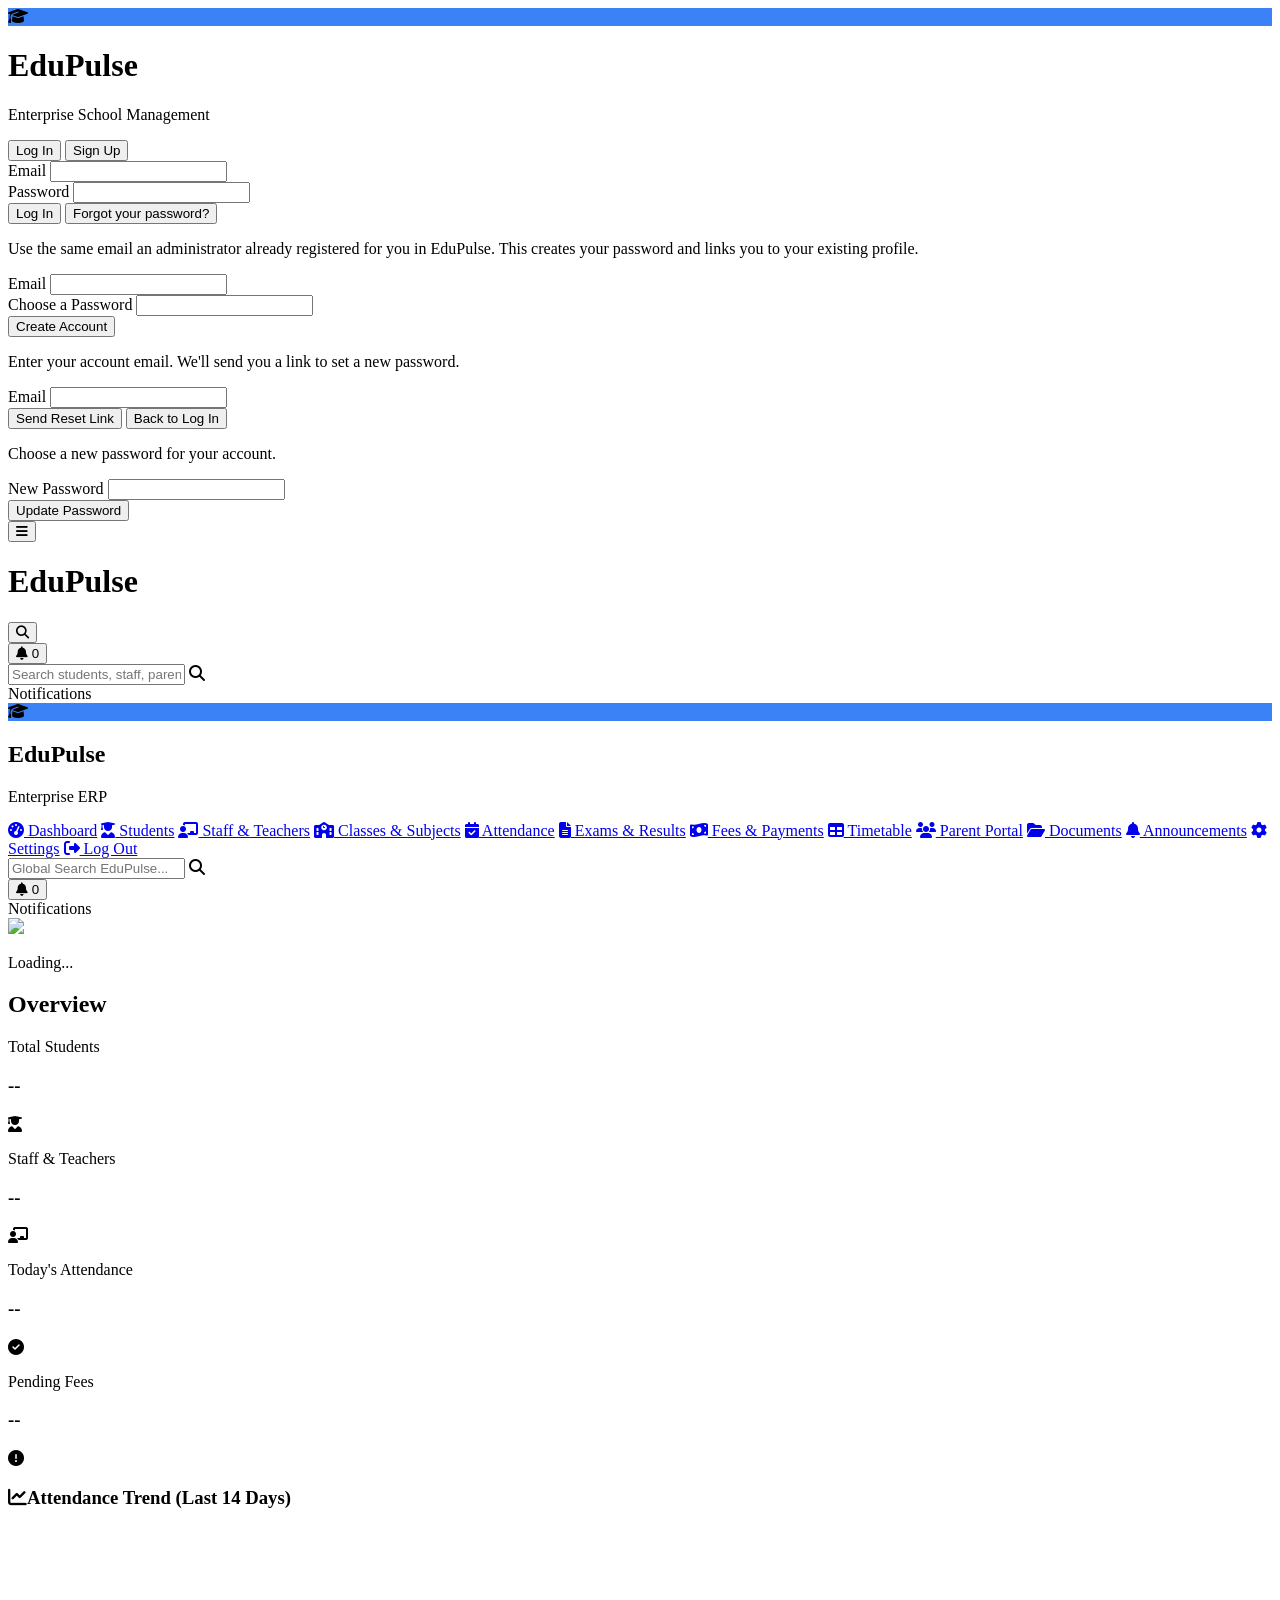
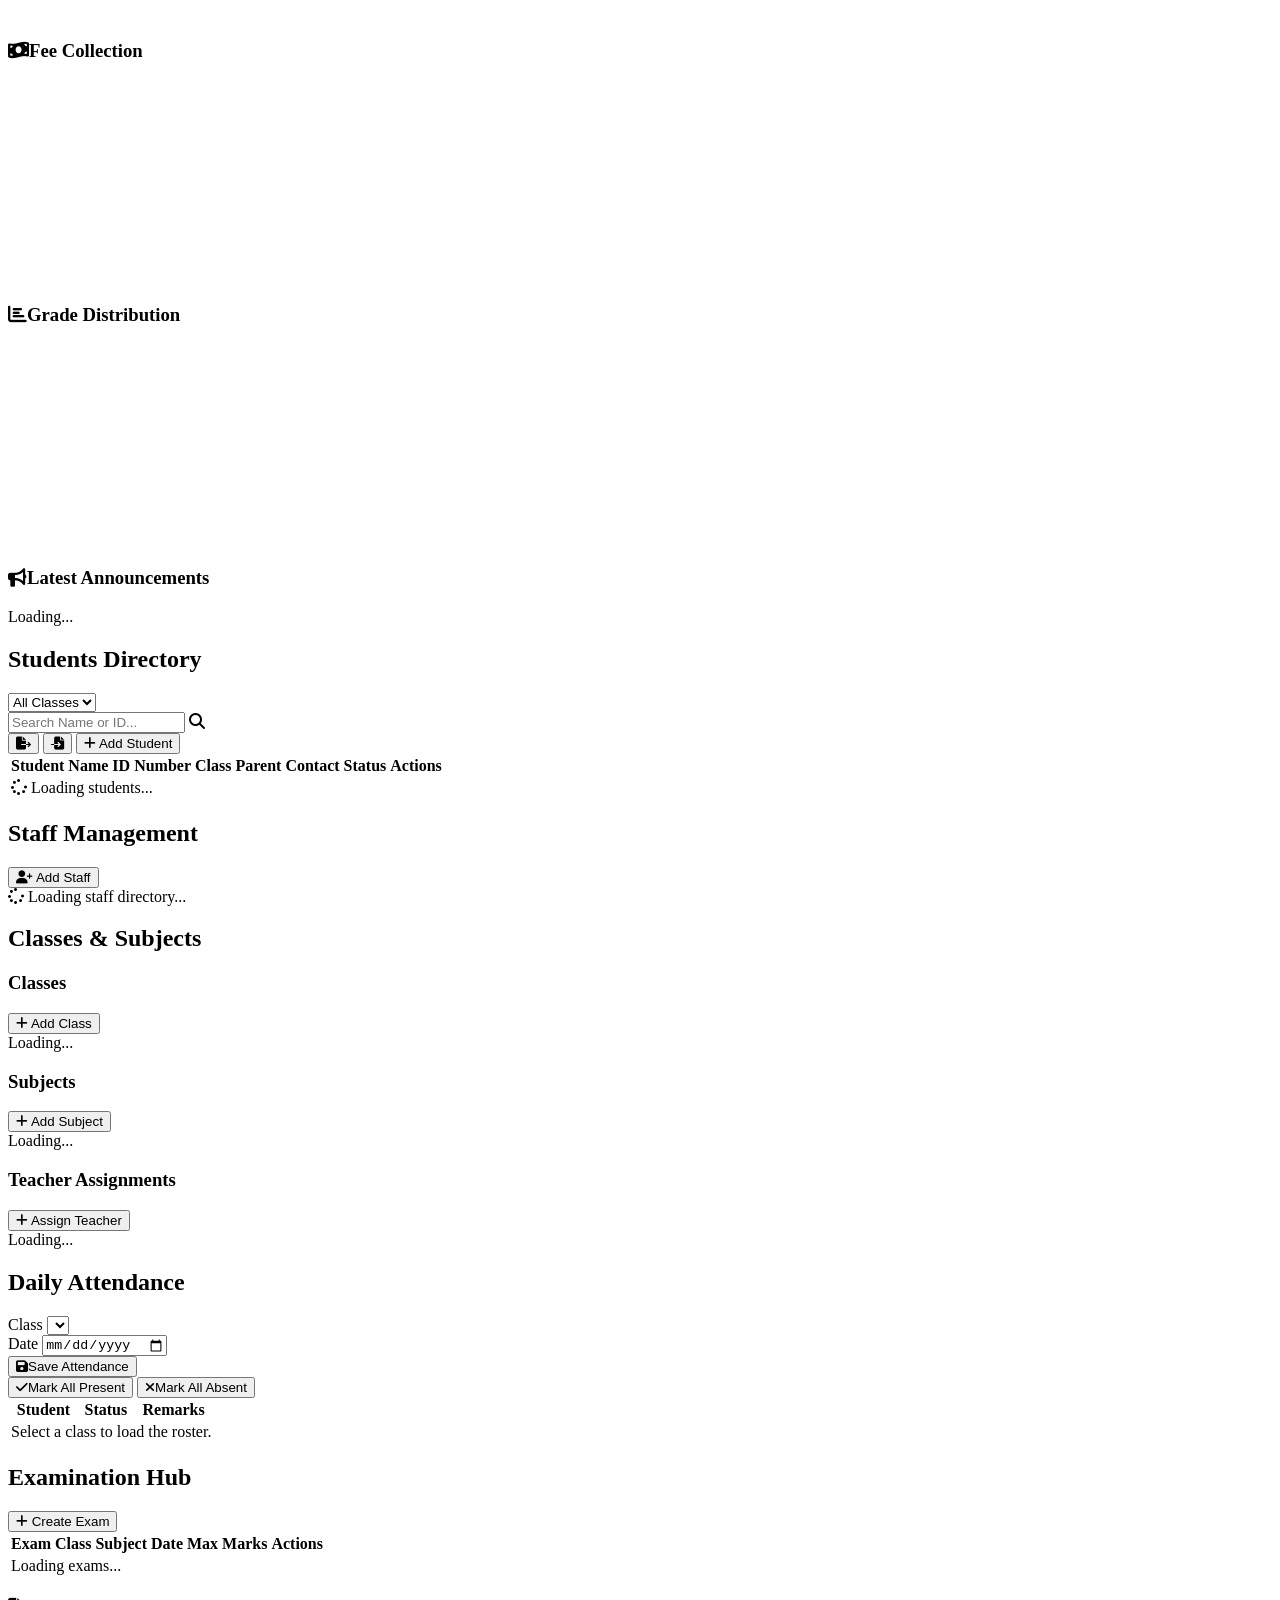
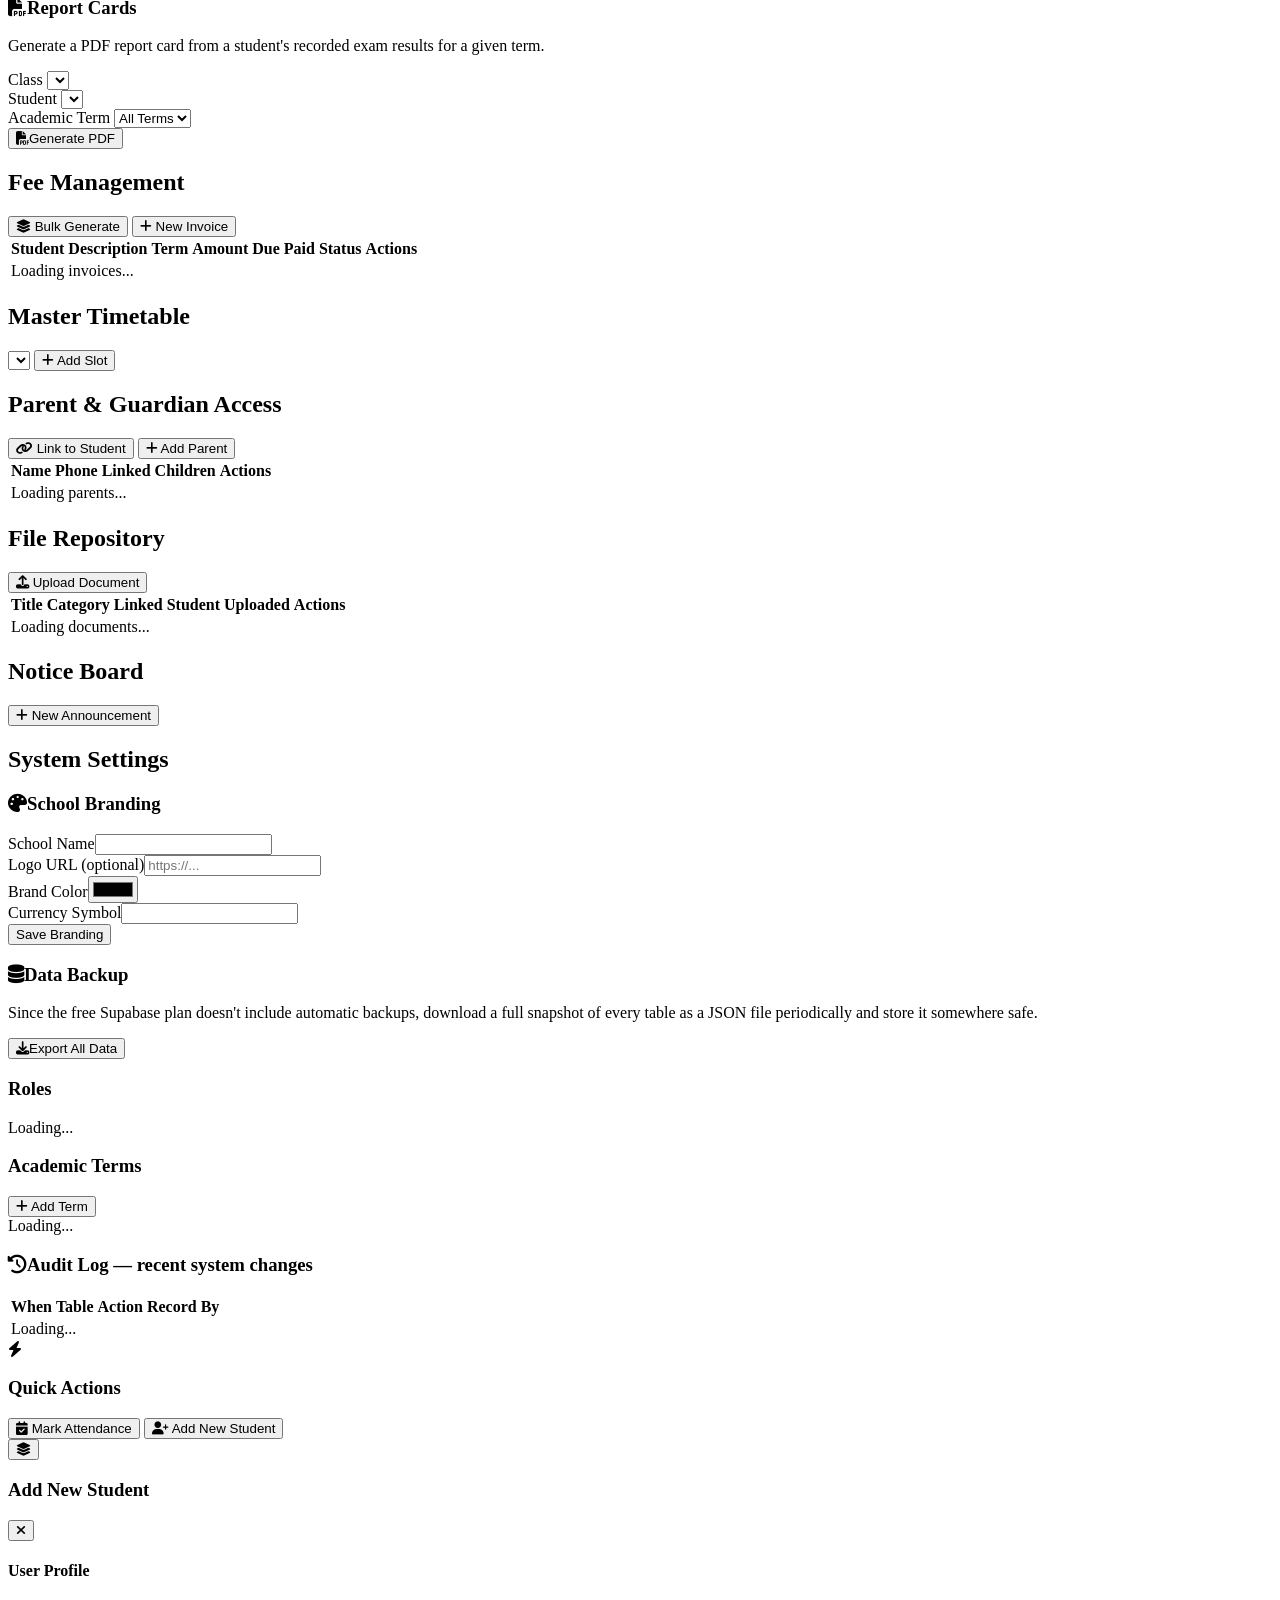
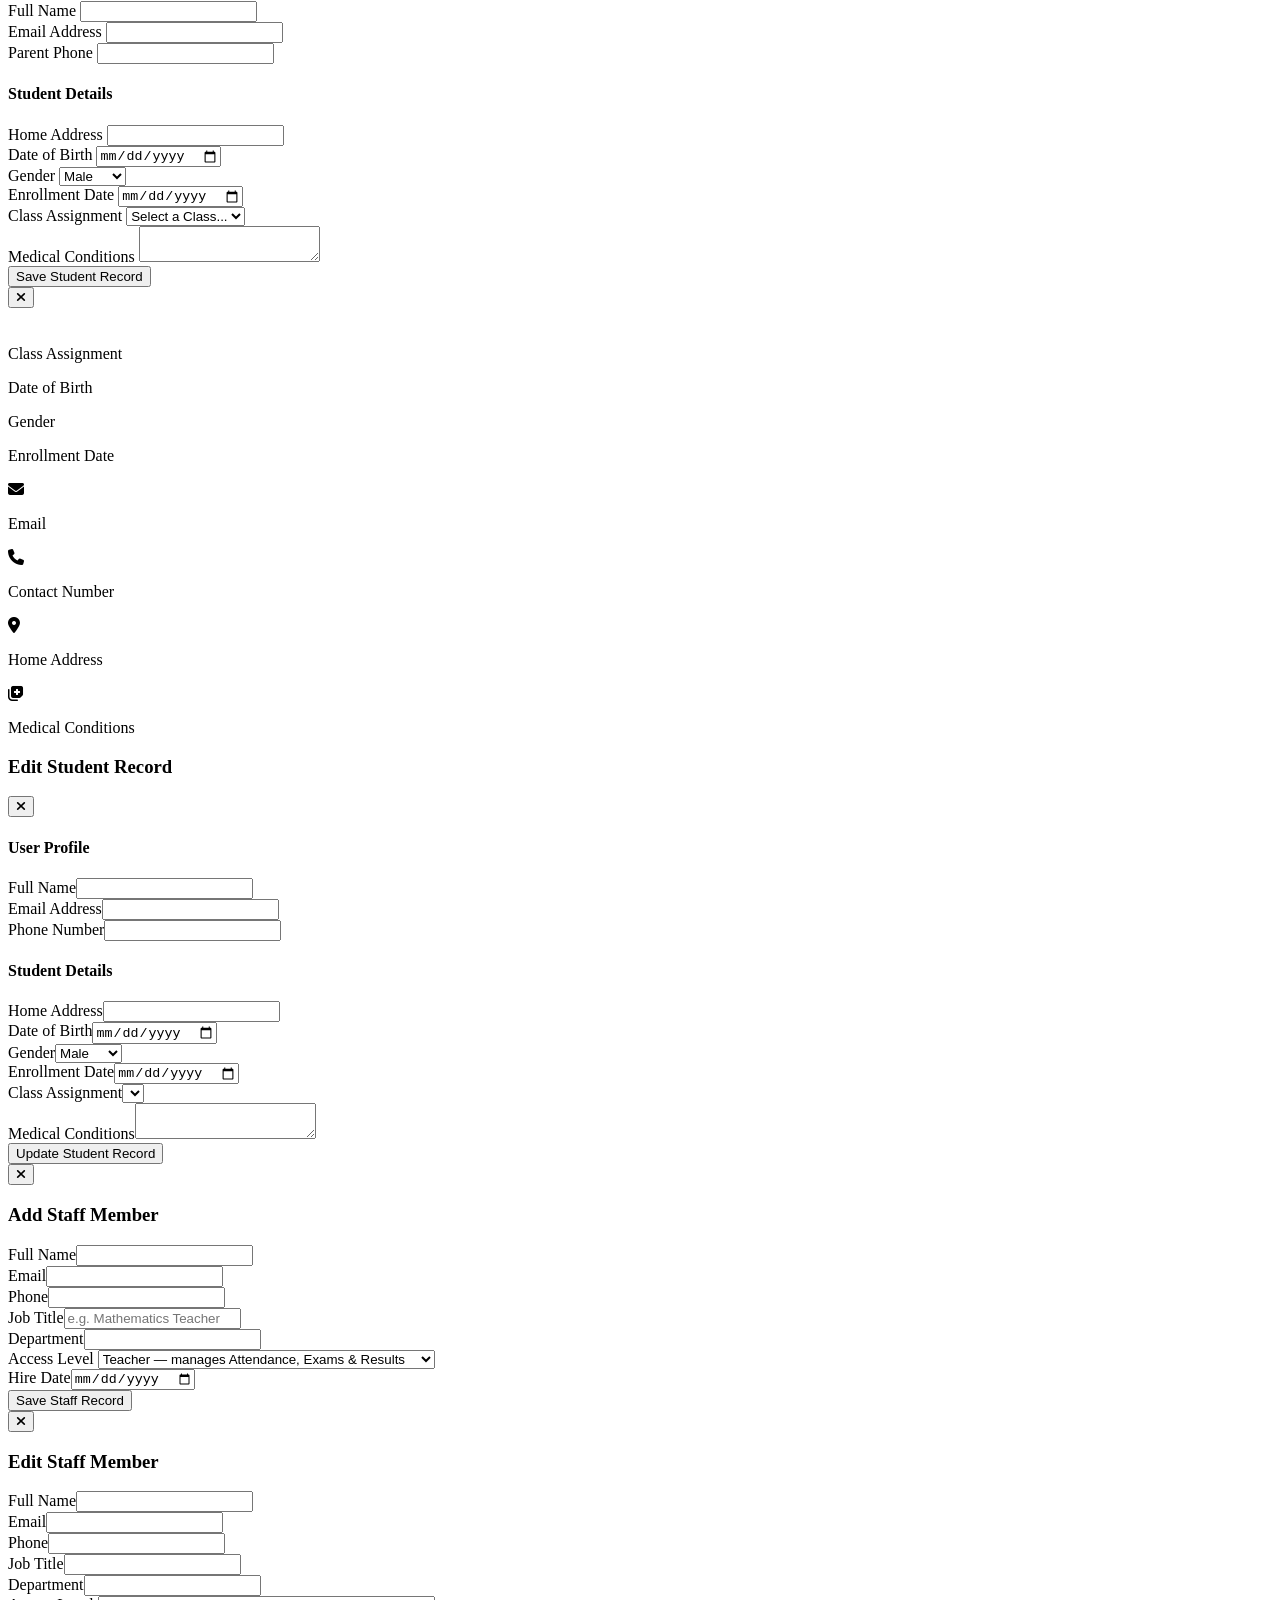
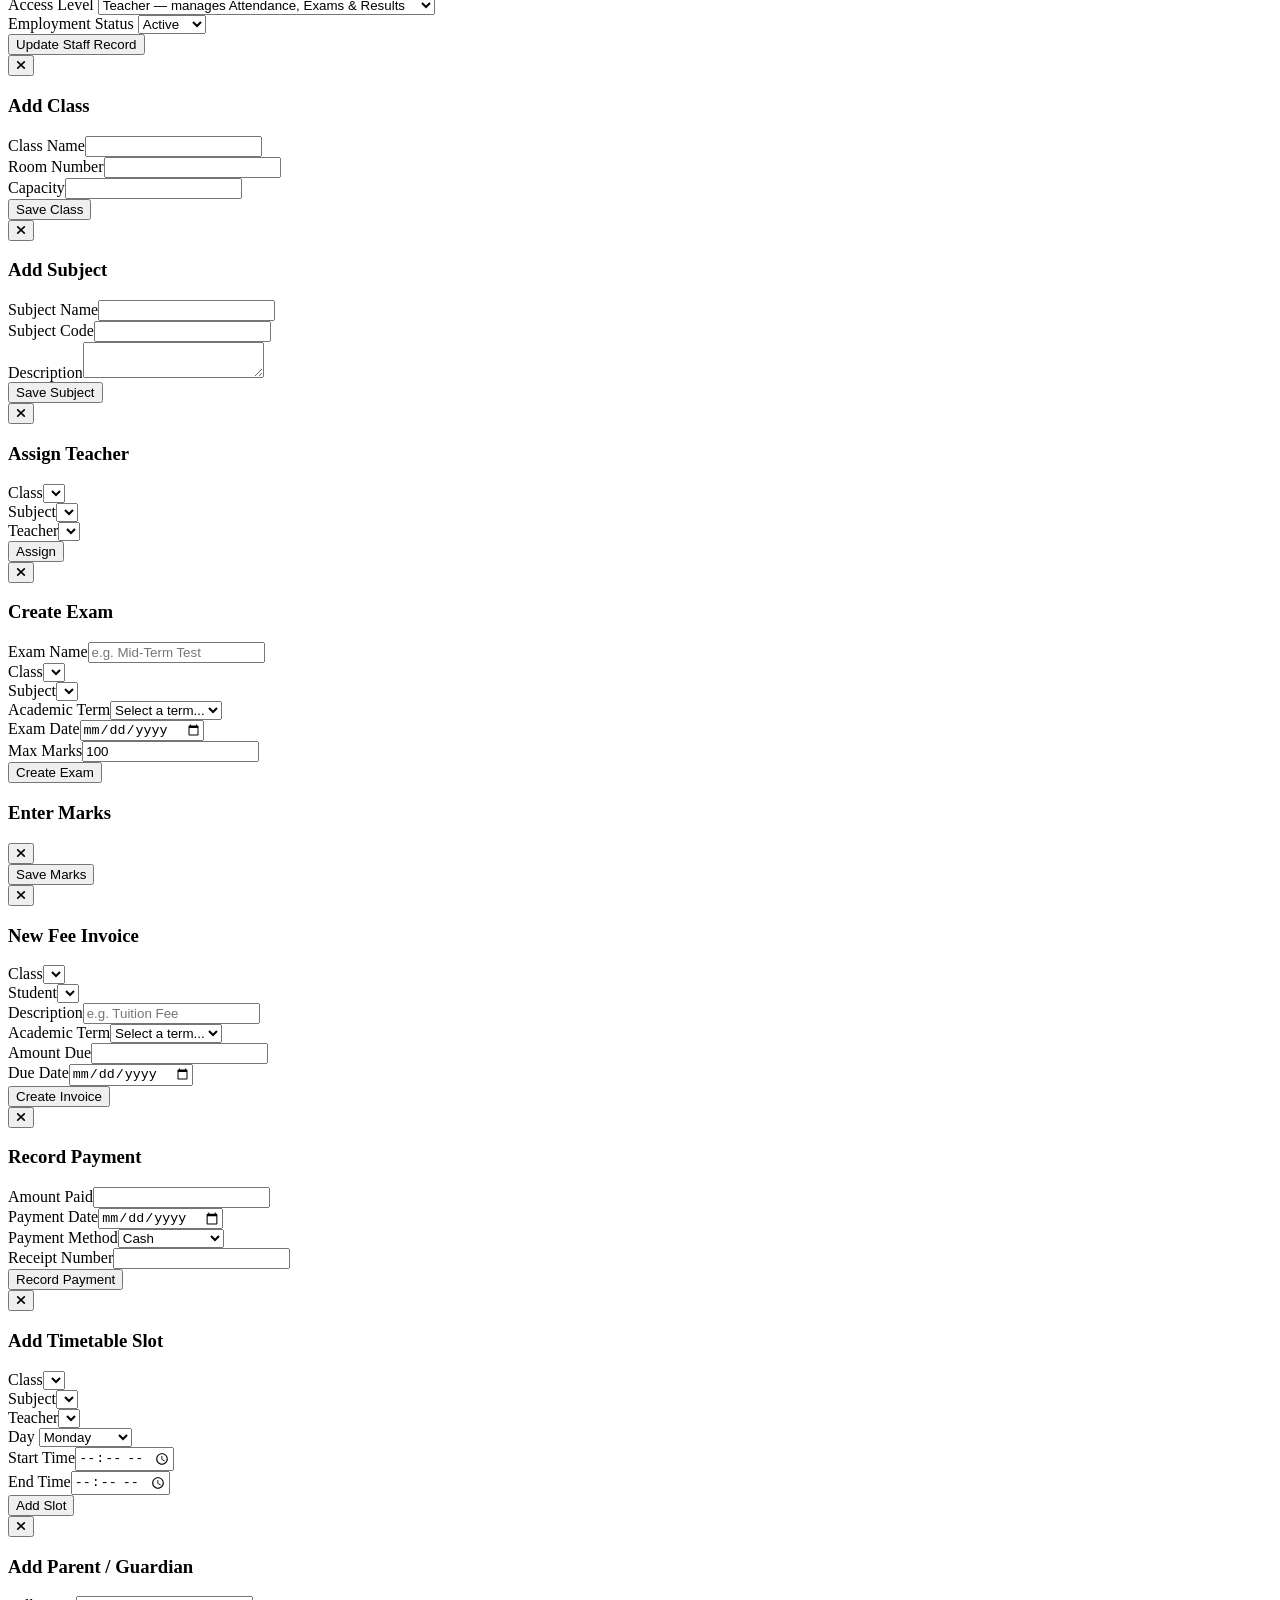
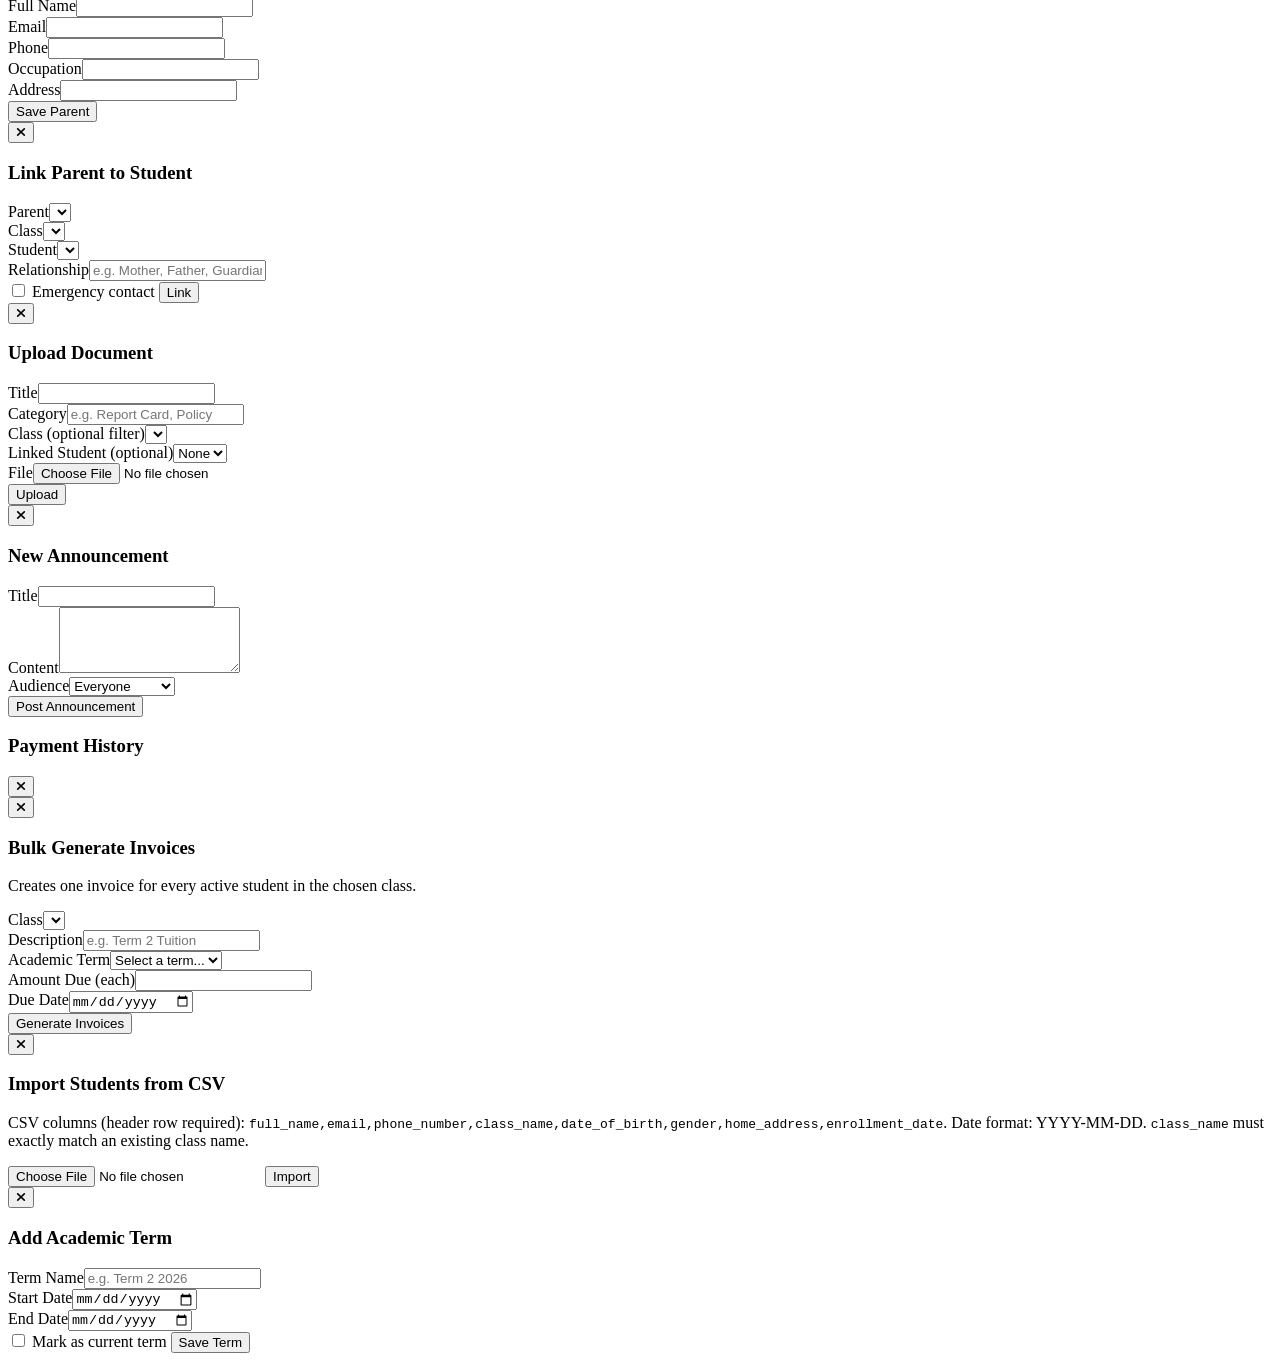
==== commit f2bd7493: "Rename index (5).html to index.html" ====
--- a/index.html
+++ b/index.html
@@ -12,7 +12,7 @@
     <script src="https://cdn.tailwindcss.com"></script>
     <!-- FontAwesome -->
     <link rel="stylesheet" href="https://cdnjs.cloudflare.com/ajax/libs/font-awesome/6.4.0/css/all.min.css">
-    <link rel="manifest" href="/manifest.json">
+    <link rel="manifest" href="./manifest.json">
     <script>
         tailwind.config = {
             theme: {
@@ -100,10 +100,10 @@
     <div id="auth-screen" class="fixed inset-0 bg-gradient-to-br from-slate-900 via-primary to-slate-800 z-[100] flex items-center justify-center p-4">
         <div class="bg-white rounded-2xl shadow-2xl w-full max-w-md p-8">
             <div class="text-center mb-6">
-                <div class="w-16 h-16 bg-gradient-to-br from-secondary to-blue-400 rounded-2xl mx-auto mb-4 flex items-center justify-center shadow-lg shadow-blue-200">
+                <div class="brand-logo-icon w-16 h-16 rounded-2xl mx-auto mb-4 flex items-center justify-center shadow-lg shadow-blue-200" style="background-color: var(--brand-color, #3b82f6);">
                     <i class="fas fa-graduation-cap text-white text-2xl"></i>
                 </div>
-                <h1 class="text-3xl font-bold text-primary tracking-widest uppercase">EduPulse</h1>
+                <h1 class="brand-name-text text-3xl font-bold text-primary tracking-widest uppercase">EduPulse</h1>
                 <p class="text-sm text-slate-400 mt-1">Enterprise School Management</p>
             </div>
 
@@ -126,6 +126,7 @@
                     <input type="password" id="login-password" required class="w-full border border-slate-300 rounded-lg p-2.5 focus:ring-2 focus:ring-secondary outline-none">
                 </div>
                 <button type="submit" class="w-full bg-secondary text-white py-3 rounded-lg font-bold shadow hover:bg-blue-600 transition">Log In</button>
+                <button type="button" onclick="showResetRequestForm()" class="w-full text-center text-sm text-slate-400 hover:text-secondary">Forgot your password?</button>
             </form>
 
             <!-- SIGNUP FORM -->
@@ -141,6 +142,27 @@
                 </div>
                 <button type="submit" class="w-full bg-primary text-white py-3 rounded-lg font-bold shadow hover:bg-slate-700 transition">Create Account</button>
             </form>
+
+            <!-- FORGOT PASSWORD: REQUEST RESET LINK -->
+            <form id="reset-request-form" onsubmit="handleResetRequest(event)" class="space-y-4 hidden">
+                <p class="text-xs text-slate-500 -mt-2 mb-2">Enter your account email. We'll send you a link to set a new password.</p>
+                <div>
+                    <label class="block text-sm font-semibold text-slate-700 mb-1">Email</label>
+                    <input type="email" id="reset-request-email" required class="w-full border border-slate-300 rounded-lg p-2.5 focus:ring-2 focus:ring-secondary outline-none">
+                </div>
+                <button type="submit" class="w-full bg-secondary text-white py-3 rounded-lg font-bold shadow hover:bg-blue-600 transition">Send Reset Link</button>
+                <button type="button" onclick="switchAuthTab('login')" class="w-full text-center text-sm text-slate-400 hover:text-secondary">Back to Log In</button>
+            </form>
+
+            <!-- SET NEW PASSWORD (shown after clicking the emailed reset link) -->
+            <form id="set-new-password-form" onsubmit="handleSetNewPassword(event)" class="space-y-4 hidden">
+                <p class="text-xs text-slate-500 -mt-2 mb-2">Choose a new password for your account.</p>
+                <div>
+                    <label class="block text-sm font-semibold text-slate-700 mb-1">New Password</label>
+                    <input type="password" id="new-password" required minlength="6" class="w-full border border-slate-300 rounded-lg p-2.5 focus:ring-2 focus:ring-secondary outline-none">
+                </div>
+                <button type="submit" class="w-full bg-secondary text-white py-3 rounded-lg font-bold shadow hover:bg-blue-600 transition">Update Password</button>
+            </form>
         </div>
     </div>
 
@@ -155,7 +177,7 @@
             <button onclick="toggleMobileMenu()" class="text-2xl focus:outline-none flex-shrink-0">
                 <i class="fas fa-bars"></i>
             </button>
-            <h1 class="text-lg font-bold tracking-wider flex-1 text-center">EduPulse</h1>
+            <h1 class="brand-name-text text-lg font-bold tracking-wider flex-1 text-center">EduPulse</h1>
             <div class="flex items-center gap-4 flex-shrink-0">
                 <button onclick="toggleMobileSearch()" class="text-xl focus:outline-none"><i class="fas fa-search"></i></button>
                 <div class="relative">
@@ -182,11 +204,11 @@
     <!-- Sidebar Navigation -->
     <aside id="sidebar" class="bg-primary text-slate-300 w-64 flex-shrink-0 h-full fixed md:relative z-40 transition-transform transform -translate-x-full md:translate-x-0 overflow-y-auto mt-16 md:mt-0 pb-20">
         <div class="p-6 hidden md:flex items-center gap-3">
-            <div class="w-10 h-10 bg-gradient-to-br from-secondary to-blue-400 rounded-xl flex items-center justify-center shadow-md flex-shrink-0">
+            <div class="brand-logo-icon w-10 h-10 rounded-xl flex items-center justify-center shadow-md flex-shrink-0" style="background-color: var(--brand-color, #3b82f6);">
                 <i class="fas fa-graduation-cap text-white"></i>
             </div>
             <div>
-                <h2 class="text-xl font-bold text-white tracking-widest uppercase leading-tight">EduPulse</h2>
+                <h2 class="brand-name-text text-xl font-bold text-white tracking-widest uppercase leading-tight">EduPulse</h2>
                 <p class="text-[10px] text-slate-400">Enterprise ERP</p>
             </div>
         </div>
@@ -511,6 +533,26 @@
             <!-- 12. SETTINGS -->
             <div id="settings" class="tab-content hidden">
                 <h2 class="text-2xl font-bold text-slate-800 mb-6">System Settings</h2>
+                <div class="grid grid-cols-1 lg:grid-cols-2 gap-6 mb-6">
+                    <div class="bg-white rounded-xl shadow-sm border border-slate-100 p-6">
+                        <h3 class="font-bold text-slate-700 mb-4"><i class="fas fa-palette text-secondary mr-2"></i>School Branding</h3>
+                        <form onsubmit="submitSchoolBranding(event)" class="space-y-3">
+                            <div><label class="block text-sm font-semibold text-slate-700 mb-1">School Name</label><input type="text" id="branding-school-name" required class="w-full border border-slate-300 rounded-lg p-2"></div>
+                            <div><label class="block text-sm font-semibold text-slate-700 mb-1">Logo URL (optional)</label><input type="url" id="branding-logo-url" placeholder="https://..." class="w-full border border-slate-300 rounded-lg p-2"></div>
+                            <div class="grid grid-cols-2 gap-3">
+                                <div><label class="block text-sm font-semibold text-slate-700 mb-1">Brand Color</label><input type="color" id="branding-color" class="w-full border border-slate-300 rounded-lg p-1 h-10"></div>
+                                <div><label class="block text-sm font-semibold text-slate-700 mb-1">Currency Symbol</label><input type="text" id="branding-currency" maxlength="3" class="w-full border border-slate-300 rounded-lg p-2"></div>
+                            </div>
+                            <button type="submit" class="w-full bg-secondary text-white py-2 rounded-lg font-bold shadow hover:bg-blue-600">Save Branding</button>
+                        </form>
+                    </div>
+                    <div class="bg-white rounded-xl shadow-sm border border-slate-100 p-6">
+                        <h3 class="font-bold text-slate-700 mb-4"><i class="fas fa-database text-secondary mr-2"></i>Data Backup</h3>
+                        <p class="text-xs text-slate-400 mb-4">Since the free Supabase plan doesn't include automatic backups, download a full snapshot of every table as a JSON file periodically and store it somewhere safe.</p>
+                        <button onclick="exportAllData()" class="w-full bg-slate-700 text-white py-2.5 rounded-lg font-bold shadow hover:bg-slate-800"><i class="fas fa-download mr-2"></i>Export All Data</button>
+                        <div id="export-status" class="text-xs text-slate-500 mt-3"></div>
+                    </div>
+                </div>
                 <div class="grid grid-cols-1 lg:grid-cols-2 gap-6 mb-6">
                     <div class="bg-white rounded-xl shadow-sm border border-slate-100 p-6">
                         <h3 class="font-bold text-slate-700 mb-4">Roles</h3>
@@ -1014,14 +1056,19 @@
     const supabaseUrl = 'https://ldkiocyprvkbfalqdgfb.supabase.co';
     const supabaseKey = 'eyJhbGciOiJIUzI1NiIsInR5cCI6IkpXVCJ9.eyJpc3MiOiJzdXBhYmFzZSIsInJlZiI6Imxka2lvY3lwcnZrYmZhbHFkZ2ZiIiwicm9sZSI6ImFub24iLCJpYXQiOjE3ODM3Mzc1MjUsImV4cCI6MjA5OTMxMzUyNX0.bKkk5k2el3Y8Srtn7UV_-zkqgd-MZ4bnsde6ysgTKjk';
     const supabaseClient = window.supabase.createClient(supabaseUrl, supabaseKey);
+    loadSchoolBranding(); // apply custom name/logo/color to the login screen too, before anyone signs in
 
     let currentAppUser = null; // { id, full_name, email, role_id, roles: { role_name } }
+    let currentCurrencySymbol = '₵';
+    let schoolSettingsCache = null;
     let currentRoleName = null;
 
     function switchAuthTab(tab) {
         const isLogin = tab === 'login';
         document.getElementById('login-form').classList.toggle('hidden', !isLogin);
         document.getElementById('signup-form').classList.toggle('hidden', isLogin);
+        document.getElementById('reset-request-form').classList.add('hidden');
+        document.getElementById('set-new-password-form').classList.add('hidden');
         document.getElementById('auth-tab-login').classList.toggle('text-secondary', isLogin);
         document.getElementById('auth-tab-login').classList.toggle('border-secondary', isLogin);
         document.getElementById('auth-tab-login').classList.toggle('text-slate-400', !isLogin);
@@ -1034,6 +1081,39 @@
         document.getElementById('auth-notice').classList.add('hidden');
     }
 
+    function showResetRequestForm() {
+        ['login-form', 'signup-form', 'set-new-password-form'].forEach(id => document.getElementById(id).classList.add('hidden'));
+        document.getElementById('reset-request-form').classList.remove('hidden');
+        document.getElementById('auth-error').classList.add('hidden');
+        document.getElementById('auth-notice').classList.add('hidden');
+    }
+
+    function showSetNewPasswordForm() {
+        ['login-form', 'signup-form', 'reset-request-form'].forEach(id => document.getElementById(id).classList.add('hidden'));
+        document.getElementById('set-new-password-form').classList.remove('hidden');
+        document.getElementById('auth-error').classList.add('hidden');
+        document.getElementById('auth-notice').classList.add('hidden');
+    }
+
+    async function handleResetRequest(event) {
+        event.preventDefault();
+        document.getElementById('auth-error').classList.add('hidden');
+        const email = document.getElementById('reset-request-email').value;
+        const { error } = await supabaseClient.auth.resetPasswordForEmail(email, { redirectTo: window.location.href.split('#')[0] });
+        if (error) { showAuthError(error.message); return; }
+        showAuthNotice('If an account exists for that email, a reset link has been sent. Check your inbox.');
+    }
+
+    async function handleSetNewPassword(event) {
+        event.preventDefault();
+        document.getElementById('auth-error').classList.add('hidden');
+        const newPassword = document.getElementById('new-password').value;
+        const { error } = await supabaseClient.auth.updateUser({ password: newPassword });
+        if (error) { showAuthError(error.message); return; }
+        showAuthNotice('Password updated. You can now use it to log in.');
+        setTimeout(() => switchAuthTab('login'), 1500);
+    }
+
     function showAuthError(msg) {
         const el = document.getElementById('auth-error');
         el.textContent = msg;
@@ -1071,6 +1151,12 @@
     }
 
     supabaseClient.auth.onAuthStateChange(async (event, session) => {
+        if (event === 'PASSWORD_RECOVERY') {
+            document.getElementById('auth-screen').classList.remove('hidden');
+            document.getElementById('app-root').classList.add('hidden');
+            showSetNewPasswordForm();
+            return;
+        }
         if (session) {
             await bootApp(session);
         } else {
@@ -1160,6 +1246,7 @@
         loadRoleIdCache();
         loadClassesIntoDropdown();
         loadTermsCache();
+        loadSchoolBranding();
 
         if (isInternal) {
             loadDashboardStats();
@@ -1179,7 +1266,7 @@
             parents: fetchParents,
             documents: fetchDocuments,
             announcements: fetchAnnouncements,
-            settings: () => { fetchRoles(); fetchTerms(); fetchAuditLog(); }
+            settings: () => { fetchRoles(); fetchTerms(); fetchAuditLog(); populateBrandingForm(); }
         };
 
         if (isPortalUser) {
@@ -1223,7 +1310,7 @@
             document.getElementById('stat-staff').textContent = staffCount ?? '0';
 
             const pending = (invoices || []).filter(i => i.status !== 'Paid').reduce((sum, i) => sum + Number(i.amount_due || 0), 0);
-            document.getElementById('stat-fees').textContent = '₵' + pending.toLocaleString();
+            document.getElementById('stat-fees').textContent = currentCurrencySymbol + pending.toLocaleString();
 
             const today = new Date().toISOString().split('T')[0];
             const { data: reg } = await supabaseClient.from('attendance_registers').select('id').eq('record_date', today);
@@ -2289,7 +2376,7 @@
             const className = student.classes?.class_name || 'N/A';
 
             doc.setFontSize(20); doc.setFont(undefined, 'bold');
-            doc.text('EduPulse', 105, 18, { align: 'center' });
+            doc.text(schoolSettingsCache?.school_name || 'EduPulse', 105, 18, { align: 'center' });
             doc.setFontSize(11); doc.setFont(undefined, 'normal');
             doc.text('Official Student Report Card', 105, 25, { align: 'center' });
             doc.setDrawColor(200); doc.line(15, 30, 195, 30);
@@ -2340,7 +2427,7 @@
 
             y += 20;
             doc.setFontSize(8); doc.setTextColor(150);
-            doc.text('Generated by EduPulse — Enterprise School Management', 105, y, { align: 'center' });
+            doc.text(`Generated by ${schoolSettingsCache?.school_name || 'EduPulse'} — Enterprise School Management`, 105, y, { align: 'center' });
 
             const fileName = `${studentName.replace(/\s+/g, '_')}_ReportCard${term ? '_' + term.replace(/\s+/g, '_') : ''}.pdf`;
             const pdfBlob = doc.output('blob');
@@ -2462,8 +2549,8 @@
                     <td class="p-4 font-semibold text-slate-700" data-label="Student">${inv.students?.users?.full_name || 'Unknown'}</td>
                     <td class="p-4" data-label="Description">${inv.fee_description}</td>
                     <td class="p-4" data-label="Term">${inv.academic_term || 'N/A'}</td>
-                    <td class="p-4" data-label="Amount Due">₵${Number(inv.amount_due).toLocaleString()}</td>
-                    <td class="p-4" data-label="Paid">₵${paid.toLocaleString()}</td>
+                    <td class="p-4" data-label="Amount Due">${currentCurrencySymbol}${Number(inv.amount_due).toLocaleString()}</td>
+                    <td class="p-4" data-label="Paid">${currentCurrencySymbol}${paid.toLocaleString()}</td>
                     <td class="p-4" data-label="Status"><span class="${statusColor} py-1 px-3 rounded-full text-xs font-bold">${inv.status}</span></td>
                     <td class="p-4 text-right" data-label="Actions">
                         <button onclick="openPaymentHistory(${inv.id}, '${(inv.students?.users?.full_name || 'Student').replace(/'/g, "\\'")}')" class="text-slate-400 hover:text-secondary p-2" title="View Payments / Receipts"><i class="fas fa-receipt"></i></button>
@@ -2795,6 +2882,100 @@
     // ==========================================
     // SETTINGS
     // ==========================================
+    // ==========================================
+    // SCHOOL BRANDING
+    // ==========================================
+    async function loadSchoolBranding() {
+        try {
+            const { data, error } = await supabaseClient.from('school_settings').select('*').order('id').limit(1).maybeSingle();
+            if (error) throw error;
+            if (!data) return;
+            schoolSettingsCache = data;
+            applyBranding(data);
+        } catch (e) {
+            console.error('Could not load school branding (run the Part 4 SQL if this persists):', e.message);
+        }
+    }
+
+    function applyBranding(settings) {
+        currentCurrencySymbol = settings.currency_symbol || '₵';
+        const name = settings.school_name || 'EduPulse';
+        document.querySelectorAll('.brand-name-text').forEach(el => { el.textContent = name; });
+        document.title = name + ' - Enterprise School Management';
+
+        if (settings.primary_color) {
+            document.documentElement.style.setProperty('--brand-color', settings.primary_color);
+        }
+        if (settings.logo_url) {
+            document.querySelectorAll('.brand-logo-icon').forEach(el => {
+                el.innerHTML = `<img src="${settings.logo_url}" class="w-full h-full object-cover rounded-2xl" onerror="this.parentElement.innerHTML='<i class=\\'fas fa-graduation-cap text-white text-2xl\\'></i>'">`;
+            });
+        }
+    }
+
+    function populateBrandingForm() {
+        const s = schoolSettingsCache || { school_name: 'EduPulse', primary_color: '#3b82f6', currency_symbol: '₵' };
+        document.getElementById('branding-school-name').value = s.school_name || 'EduPulse';
+        document.getElementById('branding-logo-url').value = s.logo_url || '';
+        document.getElementById('branding-color').value = s.primary_color || '#3b82f6';
+        document.getElementById('branding-currency').value = s.currency_symbol || '₵';
+    }
+
+    async function submitSchoolBranding(event) {
+        event.preventDefault();
+        try {
+            const updates = {
+                school_name: document.getElementById('branding-school-name').value,
+                logo_url: document.getElementById('branding-logo-url').value || null,
+                primary_color: document.getElementById('branding-color').value,
+                currency_symbol: document.getElementById('branding-currency').value || '₵',
+                updated_at: new Date().toISOString()
+            };
+            let error;
+            if (schoolSettingsCache && schoolSettingsCache.id) {
+                ({ error } = await supabaseClient.from('school_settings').update(updates).eq('id', schoolSettingsCache.id));
+            } else {
+                ({ error } = await supabaseClient.from('school_settings').insert([updates]));
+            }
+            if (error) throw error;
+            await loadSchoolBranding();
+            alert('Branding updated!');
+        } catch (error) {
+            alert('Failed to save branding: ' + error.message);
+        }
+    }
+
+    // ==========================================
+    // DATA EXPORT (backup, since free-tier Supabase has none)
+    // ==========================================
+    async function exportAllData() {
+        const statusEl = document.getElementById('export-status');
+        statusEl.innerHTML = '<i class="fas fa-spinner fa-spin mr-2"></i>Exporting all tables...';
+        const tables = [
+            'roles', 'users', 'students', 'parents', 'student_parents', 'staff',
+            'classes', 'subjects', 'class_subject_teachers', 'attendance_registers',
+            'student_attendance', 'fee_invoices', 'fee_payments', 'exams', 'exam_results',
+            'timetable_slots', 'announcements', 'documents', 'academic_terms', 'school_settings'
+        ];
+        try {
+            const backup = { exported_at: new Date().toISOString(), tables: {} };
+            for (const table of tables) {
+                const { data, error } = await supabaseClient.from(table).select('*');
+                if (error) { backup.tables[table] = { error: error.message }; continue; }
+                backup.tables[table] = data;
+            }
+            const blob = new Blob([JSON.stringify(backup, null, 2)], { type: 'application/json' });
+            const url = URL.createObjectURL(blob);
+            const a = document.createElement('a');
+            a.href = url; a.download = `edupulse_backup_${new Date().toISOString().split('T')[0]}.json`;
+            document.body.appendChild(a); a.click(); document.body.removeChild(a);
+            URL.revokeObjectURL(url);
+            statusEl.innerHTML = '<span class="text-green-600"><i class="fas fa-check-circle mr-1"></i>Backup downloaded.</span>';
+        } catch (error) {
+            statusEl.innerHTML = `<span class="text-red-500">Export failed: ${error.message}</span>`;
+        }
+    }
+
     async function fetchRoles() {
         const el = document.getElementById('roles-list');
         try {
@@ -2959,7 +3140,7 @@
                         </div>
                         <div class="bg-slate-50 rounded-lg p-4 text-center">
                             <p class="text-xs text-slate-400 font-semibold uppercase mb-1">Fees Due</p>
-                            <p class="text-xl font-bold ${totalDue > 0 ? 'text-red-600' : 'text-green-600'}">₵${totalDue.toLocaleString()}</p>
+                            <p class="text-xl font-bold ${totalDue > 0 ? 'text-red-600' : 'text-green-600'}">${currentCurrencySymbol}${totalDue.toLocaleString()}</p>
                         </div>
                     </div>
                 </div>`;
@@ -3075,7 +3256,7 @@
                 return `
                 <div class="flex justify-between items-center border border-slate-100 rounded-lg p-3">
                     <div>
-                        <p class="font-semibold text-slate-700">₵${Number(p.amount_paid).toLocaleString()}</p>
+                        <p class="font-semibold text-slate-700">${currentCurrencySymbol}${Number(p.amount_paid).toLocaleString()}</p>
                         <p class="text-xs text-slate-400">${p.payment_date} &bull; ${p.payment_method || 'N/A'} ${p.receipt_number ? '&bull; ' + p.receipt_number : ''}</p>
                     </div>
                     <button onclick='generateReceipt(${JSON.stringify(p.id)}, ${safeName})' class="bg-slate-700 text-white px-3 py-1.5 rounded-lg text-xs shadow hover:bg-slate-800"><i class="fas fa-file-pdf mr-1"></i>Receipt</button>
@@ -3092,7 +3273,7 @@
             const { jsPDF } = window.jspdf;
             const doc = new jsPDF();
             doc.setFontSize(20); doc.setFont(undefined, 'bold');
-            doc.text('EduPulse', 105, 20, { align: 'center' });
+            doc.text(schoolSettingsCache?.school_name || 'EduPulse', 105, 20, { align: 'center' });
             doc.setFontSize(11); doc.setFont(undefined, 'normal');
             doc.text('Official Payment Receipt', 105, 27, { align: 'center' });
             doc.setDrawColor(200); doc.line(15, 32, 195, 32);
@@ -3106,9 +3287,9 @@
             doc.text(`Payment Method: ${payment.payment_method || 'N/A'}`, 15, 80);
 
             doc.setFontSize(16); doc.setFont(undefined, 'bold');
-            doc.text(`Amount Paid: GHS ${Number(payment.amount_paid).toLocaleString()}`, 15, 95);
+            doc.text(`Amount Paid: ${currentCurrencySymbol} ${Number(payment.amount_paid).toLocaleString()}`, 15, 95);
             doc.setFont(undefined, 'normal'); doc.setFontSize(9); doc.setTextColor(150);
-            doc.text('Generated by EduPulse — Enterprise School Management', 105, 130, { align: 'center' });
+            doc.text(`Generated by ${schoolSettingsCache?.school_name || 'EduPulse'} — Enterprise School Management`, 105, 130, { align: 'center' });
 
             doc.save(`Receipt_${payment.receipt_number || payment.id}.pdf`);
         } catch (error) { alert('Failed to generate receipt: ' + error.message); }
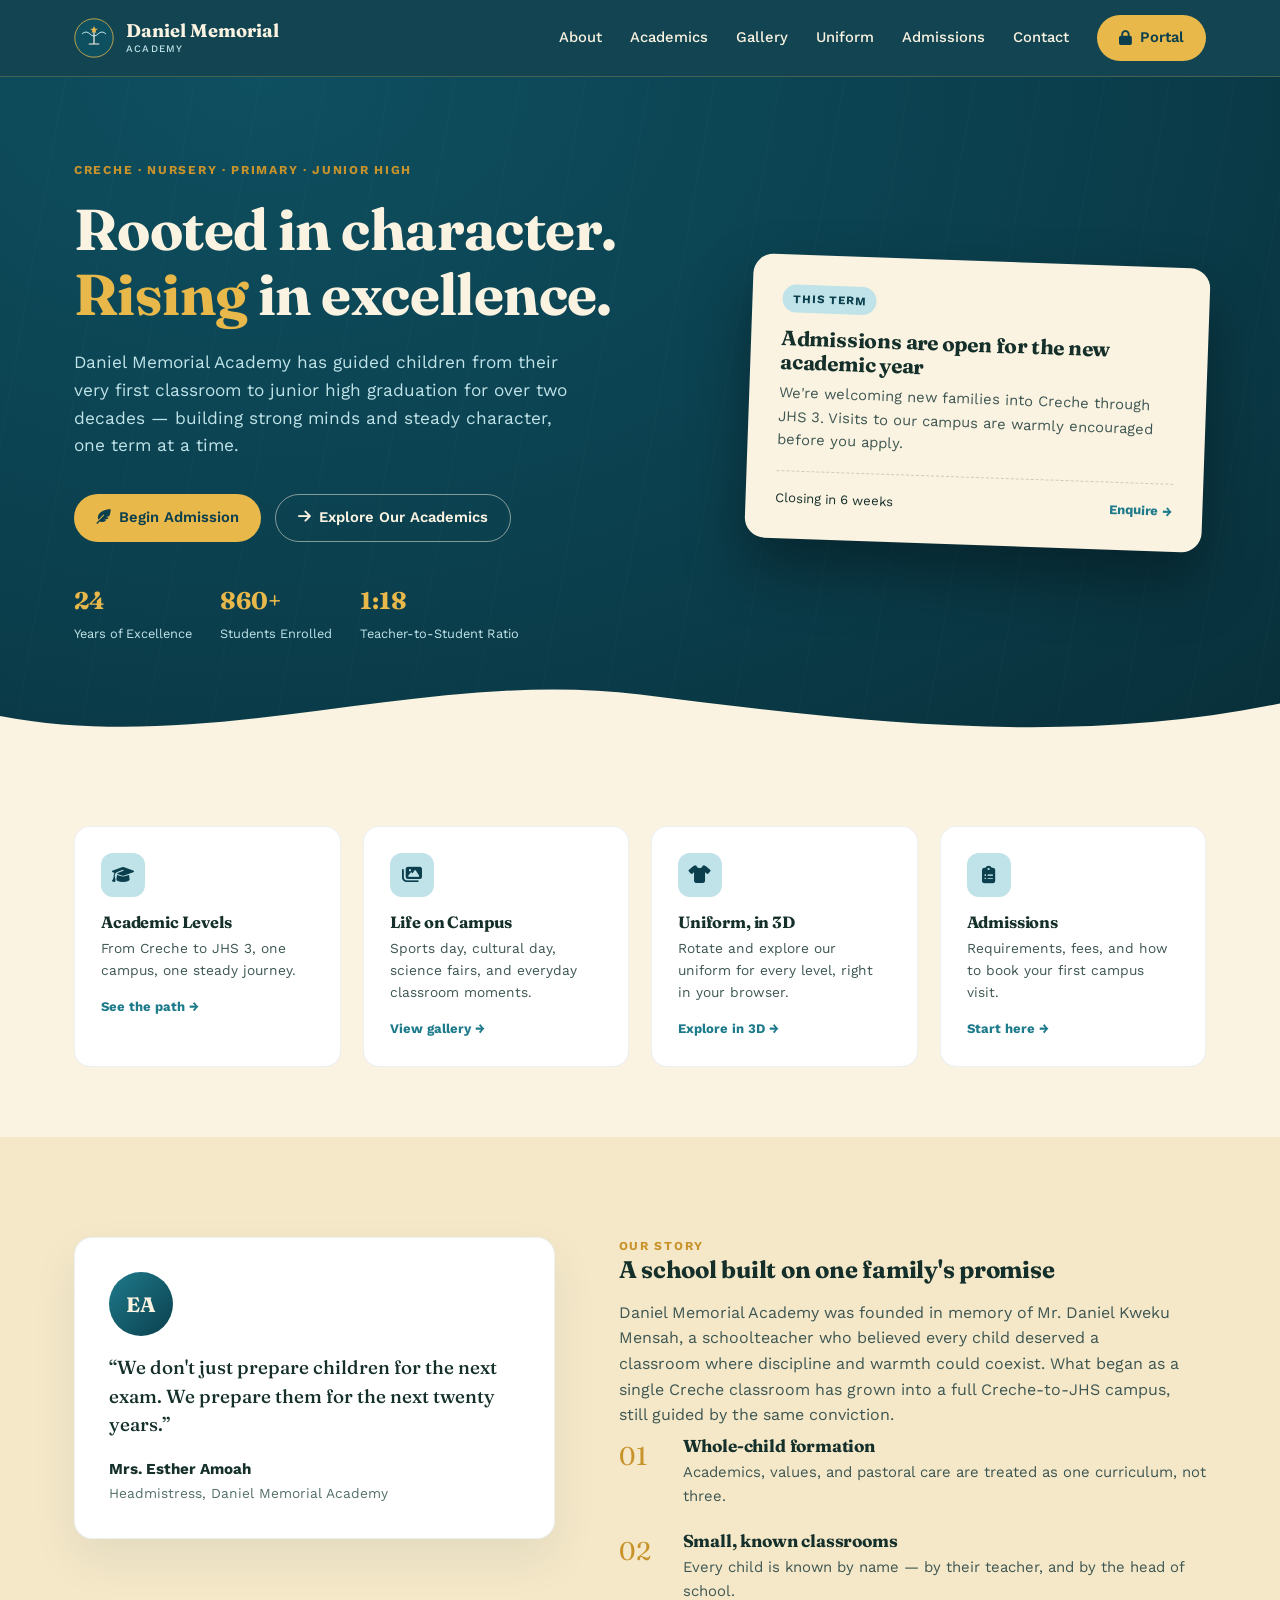
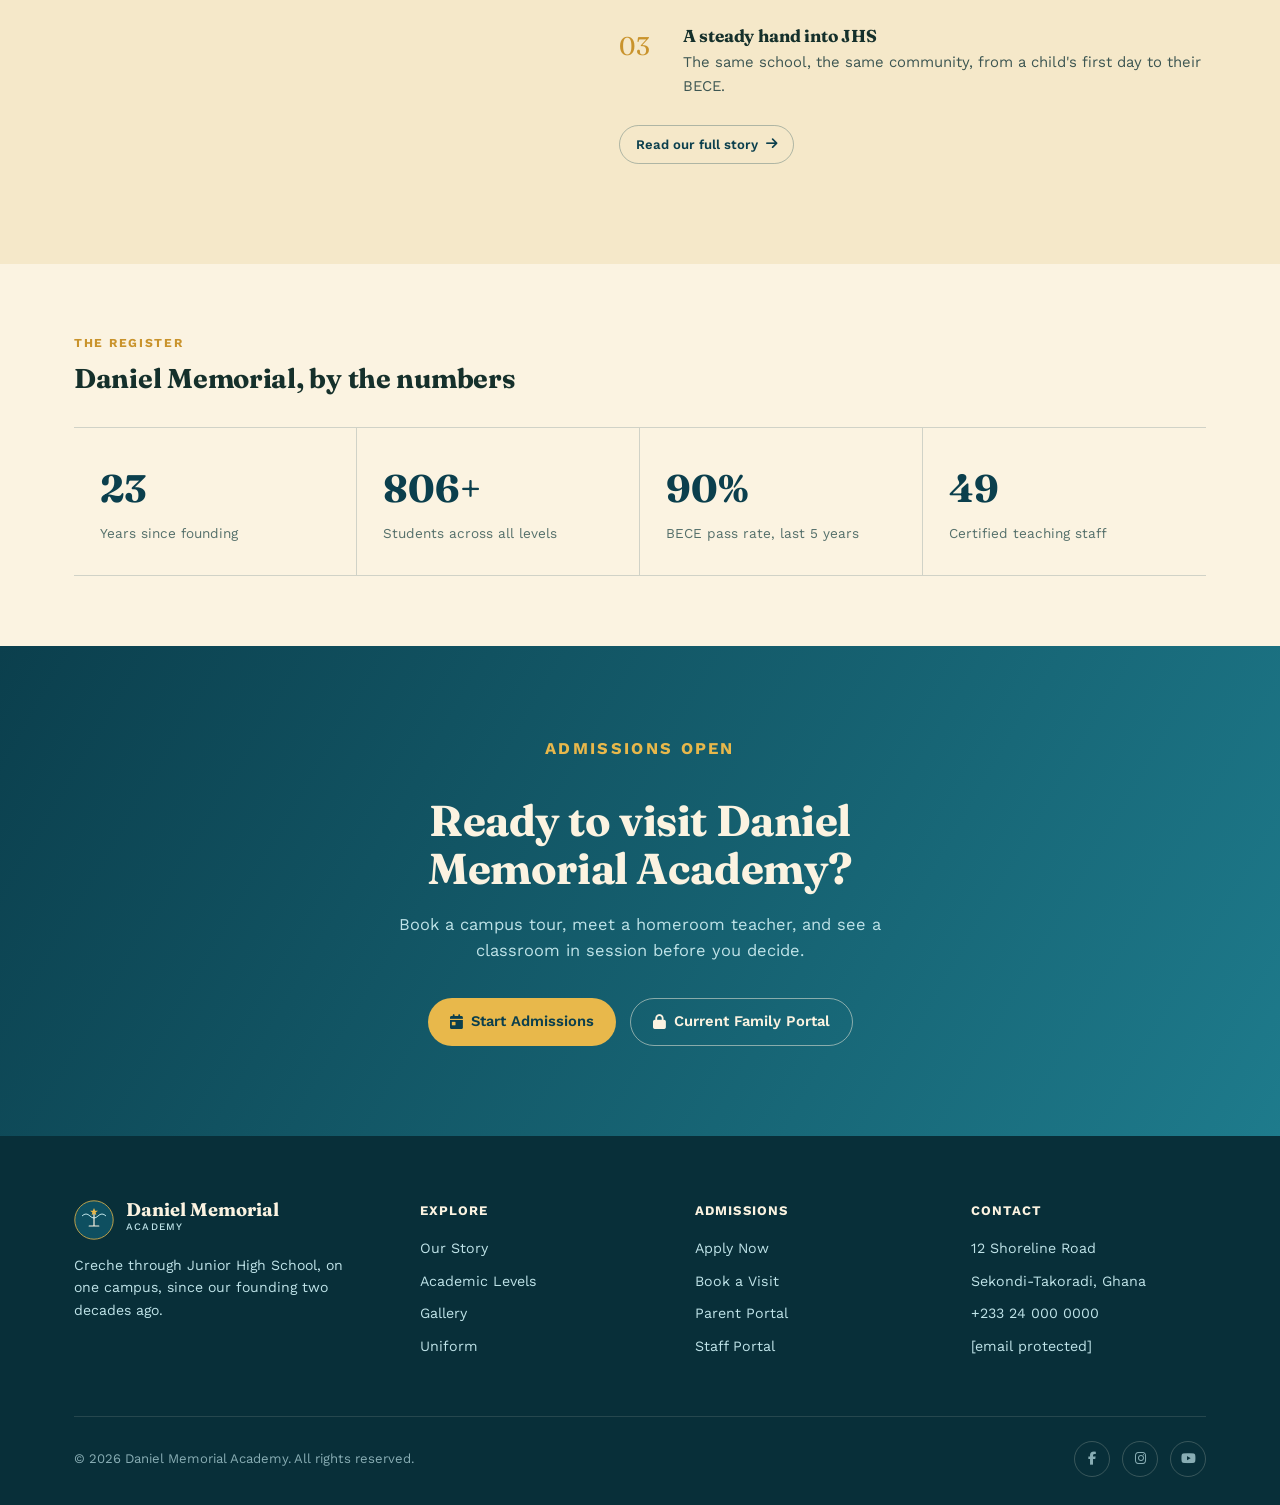
==== commit b4c8273e: "Rename index (7).html to index.html" ====
--- a/index.html
+++ b/index.html
@@ -1,3396 +1,258 @@
 <!DOCTYPE html>
 <html lang="en">
 <head>
-    <meta charset="UTF-8">
-    <meta name="viewport" content="width=device-width, initial-scale=1.0">
-    <title>EduPulse - Enterprise School Management</title>
-    <script src="https://cdn.jsdelivr.net/npm/@supabase/supabase-js@2"></script>
-    <script src="https://cdnjs.cloudflare.com/ajax/libs/jspdf/2.5.1/jspdf.umd.min.js"></script>
-    <script src="https://cdnjs.cloudflare.com/ajax/libs/Chart.js/4.4.0/chart.umd.min.js"></script>
-    <script src="https://cdnjs.cloudflare.com/ajax/libs/PapaParse/5.4.1/papaparse.min.js"></script>
-    <!-- Tailwind CSS -->
-    <script src="https://cdn.tailwindcss.com"></script>
-    <!-- FontAwesome -->
-    <link rel="stylesheet" href="https://cdnjs.cloudflare.com/ajax/libs/font-awesome/6.4.0/css/all.min.css">
-    <link rel="manifest" href="./manifest.json">
-    <script>
-        tailwind.config = {
-            theme: {
-                extend: {
-                    colors: {
-                        primary: '#1e293b',
-                        secondary: '#3b82f6',
-                        accent: '#f43f5e'
-                    }
-                }
-            }
-        }
-
-        function showTab(tabId, element) {
-            document.querySelectorAll('.tab-content').forEach(el => el.classList.add('hidden'));
-            document.getElementById(tabId).classList.remove('hidden');
-
-            document.querySelectorAll('.nav-link').forEach(el => {
-                el.classList.remove('border-secondary', 'bg-slate-800', 'text-white');
-                el.classList.add('border-transparent');
-            });
-
-            if(element) {
-                element.classList.remove('border-transparent');
-                element.classList.add('border-secondary', 'bg-slate-800', 'text-white');
-            }
-
-            document.getElementById('sidebar').classList.add('-translate-x-full');
-
-            // Lazy-load data for the tab being opened
-            if (window.tabLoaders && window.tabLoaders[tabId]) {
-                window.tabLoaders[tabId]();
-            }
-        }
-
-        function toggleMobileMenu() {
-            document.getElementById('sidebar').classList.toggle('-translate-x-full');
-        }
-
-        function toggleMobileSearch() {
-            const bar = document.getElementById('mobile-search-bar');
-            bar.classList.toggle('hidden');
-            if (!bar.classList.contains('hidden')) {
-                document.getElementById('global-search-input-mobile').focus();
-            } else {
-                document.getElementById('global-search-results-mobile').classList.add('hidden');
-            }
-        }
-
-        function toggleQuickActions() {
-            const menu = document.getElementById('admin-quick-actions');
-            if (menu.classList.contains('scale-0')) {
-                menu.classList.remove('scale-0');
-                menu.classList.add('scale-100');
-            } else {
-                menu.classList.remove('scale-100');
-                menu.classList.add('scale-0');
-            }
-        }
-
-        function toggleModal(modalId) {
-            const modal = document.getElementById(modalId);
-            modal.classList.toggle('hidden');
-        }
-    </script>    <style>
-        /* On small screens, turn wide data tables into stacked cards
-           instead of forcing horizontal scroll or tiny squeezed columns. */
-        @media (max-width: 767px) {
-            table.responsive-table thead { display: none; }
-            table.responsive-table, table.responsive-table tbody, table.responsive-table tr, table.responsive-table td { display: block; width: 100%; }
-            table.responsive-table tr { border: 1px solid #e2e8f0; border-radius: 0.75rem; margin-bottom: 0.75rem; overflow: hidden; background: white; }
-            table.responsive-table td { display: flex; justify-content: space-between; align-items: center; gap: 0.75rem; padding: 0.65rem 1rem !important; border-bottom: 1px solid #f1f5f9; text-align: right; }
-            table.responsive-table td:last-child { border-bottom: none; }
-            table.responsive-table td::before { content: attr(data-label); font-weight: 600; color: #64748b; font-size: 0.75rem; text-transform: uppercase; letter-spacing: 0.02em; text-align: left; flex-shrink: 0; }
-            table.responsive-table td:empty::before { content: none; }
-            table.responsive-table tr.class-group-header { display: none; }
-        }
-    </style>
+<meta charset="UTF-8">
+<meta name="viewport" content="width=device-width, initial-scale=1.0">
+<title>Daniel Memorial Academy — Creche to JHS</title>
+<meta name="description" content="Daniel Memorial Academy — Creche through Junior High School. Rooted in character, rising in excellence.">
+<link rel="preconnect" href="https://fonts.googleapis.com">
+<link rel="preconnect" href="https://fonts.gstatic.com" crossorigin>
+<link href="https://fonts.googleapis.com/css2?family=Fraunces:opsz,wght@9..144,500;9..144,600;9..144,700;9..144,900&family=Work+Sans:wght@400;500;600;700&display=swap" rel="stylesheet">
+<link rel="stylesheet" href="https://cdnjs.cloudflare.com/ajax/libs/font-awesome/6.4.0/css/all.min.css">
+<link rel="stylesheet" href="styles.css">
+<style>
+  #hero {
+    position: relative;
+    background: radial-gradient(ellipse at 20% 0%, var(--deep-sea-2) 0%, var(--deep-sea) 55%, #082f39 100%);
+    padding: 84px 0 0; overflow: hidden;
+  }
+  #hero::before {
+    content: ''; position: absolute; inset: 0;
+    background-image: repeating-linear-gradient(100deg, rgba(255,255,255,0.035) 0px, rgba(255,255,255,0.035) 1px, transparent 1px, transparent 64px);
+    opacity: .5; pointer-events: none;
+  }
+  .hero-inner { position: relative; z-index: 2; display: grid; grid-template-columns: 1.15fr 0.85fr; gap: 56px; align-items: center; padding-bottom: 110px; }
+  .hero-inner h1 { color: var(--sand); font-size: clamp(2.4rem, 4.6vw, 3.6rem); margin: 18px 0 22px; }
+  .hero-inner h1 em { color: var(--cream-gold); font-style: normal; }
+  .hero-lede { color: var(--sea-blue-light); font-size: 1.08rem; max-width: 46ch; margin-bottom: 34px; }
+  .hero-ctas { display: flex; gap: 14px; flex-wrap: wrap; margin-bottom: 40px; }
+  .hero-meta { display: flex; gap: 28px; flex-wrap: wrap; }
+  .hero-meta div { color: var(--sand); }
+  .hero-meta strong { font-family: 'Fraunces', serif; font-size: 1.5rem; display: block; color: var(--cream-gold); }
+  .hero-meta span { font-size: 0.8rem; color: var(--sea-blue-light); }
+  .hero-art { position: relative; }
+  .hero-card { background: var(--sand); border-radius: 20px; padding: 30px; box-shadow: 0 30px 60px rgba(0,0,0,0.35); transform: rotate(2deg); animation: float 5s ease-in-out infinite; }
+  @keyframes float { 0%,100% { transform: rotate(2deg) translateY(0); } 50% { transform: rotate(2deg) translateY(-10px); } }
+  .hero-card .tag { display:inline-block; background: var(--sea-blue-light); color: var(--deep-sea); font-size: .72rem; font-weight: 700; text-transform: uppercase; letter-spacing: .08em; padding: 5px 11px; border-radius: 999px; margin-bottom: 14px; }
+  .hero-card h3 { font-size: 1.3rem; margin-bottom: 8px; }
+  .hero-card p { font-size: .92rem; color: #3d5652; }
+  .hero-card-foot { display: flex; justify-content: space-between; align-items: center; margin-top: 18px; padding-top: 16px; border-top: 1px dashed rgba(21,48,43,0.2); font-size: .82rem; }
+
+  .quick-links { display: grid; grid-template-columns: repeat(4, 1fr); gap: 22px; }
+  .qlink { background: var(--white); border: 1px solid rgba(11,63,77,0.08); border-radius: 16px; padding: 26px; transition: transform .25s ease, box-shadow .25s ease; }
+  .qlink:hover { transform: translateY(-6px); box-shadow: 0 20px 40px rgba(11,63,77,0.12); }
+  .qlink .qicon { width: 44px; height: 44px; border-radius: 12px; background: var(--sea-blue-light); color: var(--deep-sea); display: flex; align-items: center; justify-content: center; margin-bottom: 16px; font-size: 1.1rem; }
+  .qlink h4 { font-size: 1.02rem; margin-bottom: 6px; }
+  .qlink p { font-size: .86rem; color: #3d5652; margin-bottom: 12px; }
+  .qlink .go { font-size: .82rem; font-weight: 700; color: var(--sea-blue); }
+
+  #welcome .wrap { display: grid; grid-template-columns: 0.9fr 1.1fr; gap: 64px; align-items: start; }
+  .founder-card { background: var(--white); border: 1px solid rgba(11,63,77,0.08); border-radius: 18px; padding: 34px; box-shadow: 0 20px 45px rgba(11,63,77,0.08); }
+  .founder-avatar { width: 64px; height: 64px; border-radius: 50%; background: linear-gradient(135deg, var(--sea-blue), var(--deep-sea)); display: flex; align-items: center; justify-content: center; color: var(--sand); font-family: 'Fraunces', serif; font-size: 1.3rem; font-weight: 700; margin-bottom: 18px; }
+  .founder-card blockquote { font-family: 'Fraunces', serif; font-size: 1.18rem; font-weight: 500; line-height: 1.5; margin-bottom: 18px; }
+  .founder-card .who { font-size: .86rem; color: #55706b; }
+  .founder-card .who strong { color: var(--ink); display: block; font-size: .95rem; }
+  .pillars-list { display: flex; flex-direction: column; gap: 22px; margin-top: 8px; }
+  .pillar { display: flex; gap: 18px; }
+  .pillar .num { font-family: 'Fraunces', serif; font-size: 1.6rem; color: var(--cream-gold-deep); min-width: 46px; }
+  .pillar h4 { font-size: 1.08rem; margin-bottom: 6px; }
+  .pillar p { font-size: .93rem; color: #3d5652; }
+</style>
 </head>
-<body class="bg-slate-50 text-slate-800 font-sans antialiased">
-
-    <!-- ============================================= -->
-    <!-- AUTH SCREEN (shown until logged in)            -->
-    <!-- ============================================= -->
-    <div id="auth-screen" class="fixed inset-0 bg-gradient-to-br from-slate-900 via-primary to-slate-800 z-[100] flex items-center justify-center p-4">
-        <div class="bg-white rounded-2xl shadow-2xl w-full max-w-md p-8">
-            <div class="text-center mb-6">
-                <div class="brand-logo-icon w-16 h-16 rounded-2xl mx-auto mb-4 flex items-center justify-center shadow-lg shadow-blue-200" style="background-color: var(--brand-color, #3b82f6);">
-                    <i class="fas fa-graduation-cap text-white text-2xl"></i>
-                </div>
-                <h1 class="brand-name-text text-3xl font-bold text-primary tracking-widest uppercase">EduPulse</h1>
-                <p class="text-sm text-slate-400 mt-1">Enterprise School Management</p>
-            </div>
-
-            <div class="flex mb-6 border-b border-slate-200">
-                <button id="auth-tab-login" onclick="switchAuthTab('login')" class="flex-1 py-2 font-semibold text-secondary border-b-2 border-secondary">Log In</button>
-                <button id="auth-tab-signup" onclick="switchAuthTab('signup')" class="flex-1 py-2 font-semibold text-slate-400 border-b-2 border-transparent">Sign Up</button>
-            </div>
-
-            <div id="auth-error" class="hidden bg-red-50 text-red-600 text-sm p-3 rounded-lg mb-4"></div>
-            <div id="auth-notice" class="hidden bg-blue-50 text-blue-600 text-sm p-3 rounded-lg mb-4"></div>
-
-            <!-- LOGIN FORM -->
-            <form id="login-form" onsubmit="handleLogin(event)" class="space-y-4">
-                <div>
-                    <label class="block text-sm font-semibold text-slate-700 mb-1">Email</label>
-                    <input type="email" id="login-email" required class="w-full border border-slate-300 rounded-lg p-2.5 focus:ring-2 focus:ring-secondary outline-none">
-                </div>
-                <div>
-                    <label class="block text-sm font-semibold text-slate-700 mb-1">Password</label>
-                    <input type="password" id="login-password" required class="w-full border border-slate-300 rounded-lg p-2.5 focus:ring-2 focus:ring-secondary outline-none">
-                </div>
-                <button type="submit" class="w-full bg-secondary text-white py-3 rounded-lg font-bold shadow hover:bg-blue-600 transition">Log In</button>
-                <button type="button" onclick="showResetRequestForm()" class="w-full text-center text-sm text-slate-400 hover:text-secondary">Forgot your password?</button>
-            </form>
-
-            <!-- SIGNUP FORM -->
-            <form id="signup-form" onsubmit="handleSignup(event)" class="space-y-4 hidden">
-                <p class="text-xs text-slate-500 -mt-2 mb-2">Use the same email an administrator already registered for you in EduPulse. This creates your password and links you to your existing profile.</p>
-                <div>
-                    <label class="block text-sm font-semibold text-slate-700 mb-1">Email</label>
-                    <input type="email" id="signup-email" required class="w-full border border-slate-300 rounded-lg p-2.5 focus:ring-2 focus:ring-secondary outline-none">
-                </div>
-                <div>
-                    <label class="block text-sm font-semibold text-slate-700 mb-1">Choose a Password</label>
-                    <input type="password" id="signup-password" required minlength="6" class="w-full border border-slate-300 rounded-lg p-2.5 focus:ring-2 focus:ring-secondary outline-none">
-                </div>
-                <button type="submit" class="w-full bg-primary text-white py-3 rounded-lg font-bold shadow hover:bg-slate-700 transition">Create Account</button>
-            </form>
-
-            <!-- FORGOT PASSWORD: REQUEST RESET LINK -->
-            <form id="reset-request-form" onsubmit="handleResetRequest(event)" class="space-y-4 hidden">
-                <p class="text-xs text-slate-500 -mt-2 mb-2">Enter your account email. We'll send you a link to set a new password.</p>
-                <div>
-                    <label class="block text-sm font-semibold text-slate-700 mb-1">Email</label>
-                    <input type="email" id="reset-request-email" required class="w-full border border-slate-300 rounded-lg p-2.5 focus:ring-2 focus:ring-secondary outline-none">
-                </div>
-                <button type="submit" class="w-full bg-secondary text-white py-3 rounded-lg font-bold shadow hover:bg-blue-600 transition">Send Reset Link</button>
-                <button type="button" onclick="switchAuthTab('login')" class="w-full text-center text-sm text-slate-400 hover:text-secondary">Back to Log In</button>
-            </form>
-
-            <!-- SET NEW PASSWORD (shown after clicking the emailed reset link) -->
-            <form id="set-new-password-form" onsubmit="handleSetNewPassword(event)" class="space-y-4 hidden">
-                <p class="text-xs text-slate-500 -mt-2 mb-2">Choose a new password for your account.</p>
-                <div>
-                    <label class="block text-sm font-semibold text-slate-700 mb-1">New Password</label>
-                    <input type="password" id="new-password" required minlength="6" class="w-full border border-slate-300 rounded-lg p-2.5 focus:ring-2 focus:ring-secondary outline-none">
-                </div>
-                <button type="submit" class="w-full bg-secondary text-white py-3 rounded-lg font-bold shadow hover:bg-blue-600 transition">Update Password</button>
-            </form>
+<body>
+
+<nav id="site-nav">
+  <div class="wrap">
+    <a href="index.html" class="brand">
+      <svg class="crest" style="width:40px;height:40px" viewBox="0 0 100 100" aria-hidden="true">
+        <circle cx="50" cy="50" r="48" fill="#0e4f60" stroke="#e8b84b" stroke-width="2"/>
+        <path d="M20 40 Q 30 30, 40 40 T 60 40 T 80 40" stroke="#bfe3e8" stroke-width="2.5" fill="none"/>
+        <path d="M50 30 L50 65 M38 65 L62 65" stroke="#fbf3e1" stroke-width="3" stroke-linecap="round"/>
+        <path d="M50 20 L53 27 L60 27 L54 31 L56 38 L50 34 L44 38 L46 31 L40 27 L47 27 Z" fill="#e8b84b"/>
+      </svg>
+      <span class="brand-name">Daniel Memorial<span>Academy</span></span>
+    </a>
+    <div class="nav-links" id="nav-links">
+      <a href="about.html">About</a>
+      <a href="academics.html">Academics</a>
+      <a href="gallery.html">Gallery</a>
+      <a href="uniform.html">Uniform</a>
+      <a href="admissions.html">Admissions</a>
+      <a href="contact.html">Contact</a>
+      <a href="portal.html" class="btn btn-gold"><i class="fas fa-lock"></i> Portal</a>
+    </div>
+    <button class="menu-toggle" id="menu-toggle" aria-label="Toggle menu"><i class="fas fa-bars"></i></button>
+  </div>
+</nav>
+
+<header id="hero">
+  <div class="wrap hero-inner">
+    <div>
+      <p class="eyebrow">Creche &middot; Nursery &middot; Primary &middot; Junior High</p>
+      <h1>Rooted in character.<br><em>Rising</em> in excellence.</h1>
+      <p class="hero-lede">Daniel Memorial Academy has guided children from their very first classroom to junior high graduation for over two decades — building strong minds and steady character, one term at a time.</p>
+      <div class="hero-ctas">
+        <a href="admissions.html" class="btn btn-gold"><i class="fas fa-feather-pointed"></i> Begin Admission</a>
+        <a href="academics.html" class="btn btn-outline"><i class="fas fa-arrow-right"></i> Explore Our Academics</a>
+      </div>
+      <div class="hero-meta">
+        <div><strong>24</strong><span>Years of Excellence</span></div>
+        <div><strong>860+</strong><span>Students Enrolled</span></div>
+        <div><strong>1:18</strong><span>Teacher-to-Student Ratio</span></div>
+      </div>
+    </div>
+    <div class="hero-art">
+      <div class="hero-card">
+        <span class="tag">This Term</span>
+        <h3>Admissions are open for the new academic year</h3>
+        <p>We're welcoming new families into Creche through JHS 3. Visits to our campus are warmly encouraged before you apply.</p>
+        <div class="hero-card-foot">
+          <span>Closing in 6 weeks</span>
+          <a href="admissions.html" style="color:var(--sea-blue); font-weight:700;">Enquire &rarr;</a>
         </div>
-    </div>
-
-    <!-- ============================================= -->
-    <!-- MAIN APP (hidden until logged in)              -->
-    <!-- ============================================= -->
-    <div id="app-root" class="hidden flex h-screen overflow-hidden">
-
-    <!-- Mobile Header -->
-    <div class="md:hidden fixed top-0 left-0 w-full h-16 bg-primary text-white z-50">
-        <div class="p-4 flex justify-between items-center gap-3">
-            <button onclick="toggleMobileMenu()" class="text-2xl focus:outline-none flex-shrink-0">
-                <i class="fas fa-bars"></i>
-            </button>
-            <h1 class="brand-name-text text-lg font-bold tracking-wider flex-1 text-center">EduPulse</h1>
-            <div class="flex items-center gap-4 flex-shrink-0">
-                <button onclick="toggleMobileSearch()" class="text-xl focus:outline-none"><i class="fas fa-search"></i></button>
-                <div class="relative">
-                    <button onclick="toggleNotifications()" class="text-xl focus:outline-none">
-                        <i class="fas fa-bell"></i>
-                        <span id="announcement-badge-mobile" class="absolute -top-1.5 -right-1.5 bg-red-500 text-white text-[9px] rounded-full h-4 w-4 flex items-center justify-center font-bold">0</span>
-                    </button>
-                </div>
-            </div>
+      </div>
+    </div>
+  </div>
+  <div class="wave-divider">
+    <svg viewBox="0 0 1440 110" preserveAspectRatio="none"><path d="M0,64 C240,110 480,10 720,40 C960,70 1200,100 1440,50 L1440,110 L0,110 Z" fill="#fbf3e1"/></svg>
+  </div>
+</header>
+
+<section class="tight">
+  <div class="wrap">
+    <div class="quick-links">
+      <a href="academics.html" class="qlink reveal">
+        <div class="qicon"><i class="fas fa-graduation-cap"></i></div>
+        <h4>Academic Levels</h4>
+        <p>From Creche to JHS 3, one campus, one steady journey.</p>
+        <span class="go">See the path &rarr;</span>
+      </a>
+      <a href="gallery.html" class="qlink reveal reveal-1">
+        <div class="qicon"><i class="fas fa-images"></i></div>
+        <h4>Life on Campus</h4>
+        <p>Sports day, cultural day, science fairs, and everyday classroom moments.</p>
+        <span class="go">View gallery &rarr;</span>
+      </a>
+      <a href="uniform.html" class="qlink reveal reveal-2">
+        <div class="qicon"><i class="fas fa-shirt"></i></div>
+        <h4>Uniform, in 3D</h4>
+        <p>Rotate and explore our uniform for every level, right in your browser.</p>
+        <span class="go">Explore in 3D &rarr;</span>
+      </a>
+      <a href="admissions.html" class="qlink reveal reveal-3">
+        <div class="qicon"><i class="fas fa-clipboard-list"></i></div>
+        <h4>Admissions</h4>
+        <p>Requirements, fees, and how to book your first campus visit.</p>
+        <span class="go">Start here &rarr;</span>
+      </a>
+    </div>
+  </div>
+</section>
+
+<section id="welcome" class="on-sand2">
+  <div class="wrap">
+    <div class="reveal">
+      <div class="founder-card">
+        <div class="founder-avatar">EA</div>
+        <blockquote>&ldquo;We don't just prepare children for the next exam. We prepare them for the next twenty years.&rdquo;</blockquote>
+        <div class="who"><strong>Mrs. Esther Amoah</strong>Headmistress, Daniel Memorial Academy</div>
+      </div>
+    </div>
+    <div class="reveal reveal-1">
+      <p class="eyebrow">Our Story</p>
+      <h2>A school built on one family's promise</h2>
+      <p style="margin-top:16px; color:#3d5652; max-width:56ch;">Daniel Memorial Academy was founded in memory of Mr. Daniel Kweku Mensah, a schoolteacher who believed every child deserved a classroom where discipline and warmth could coexist. What began as a single Creche classroom has grown into a full Creche-to-JHS campus, still guided by the same conviction.</p>
+      <div class="pillars-list">
+        <div class="pillar"><span class="num">01</span><div><h4>Whole-child formation</h4><p>Academics, values, and pastoral care are treated as one curriculum, not three.</p></div></div>
+        <div class="pillar"><span class="num">02</span><div><h4>Small, known classrooms</h4><p>Every child is known by name — by their teacher, and by the head of school.</p></div></div>
+        <div class="pillar"><span class="num">03</span><div><h4>A steady hand into JHS</h4><p>The same school, the same community, from a child's first day to their BECE.</p></div></div>
+      </div>
+      <a href="about.html" class="btn btn-outline-dark btn-sm" style="margin-top:26px;">Read our full story <i class="fas fa-arrow-right"></i></a>
+    </div>
+  </div>
+</section>
+
+<section id="stats" class="tight">
+  <div class="wrap">
+    <p class="eyebrow">The Register</p>
+    <h2 style="margin: 10px 0 34px; font-size:1.7rem;" class="reveal">Daniel Memorial, by the numbers</h2>
+    <div class="ledger reveal">
+      <div class="ledger-row">
+        <div class="ledger-item"><strong class="counter" data-target="24">0</strong><span>Years since founding</span></div>
+        <div class="ledger-item"><strong class="counter" data-target="860" data-suffix="+">0</strong><span>Students across all levels</span></div>
+        <div class="ledger-item"><strong class="counter" data-target="96" data-suffix="%">0</strong><span>BECE pass rate, last 5 years</span></div>
+        <div class="ledger-item"><strong class="counter" data-target="52">0</strong><span>Certified teaching staff</span></div>
+      </div>
+    </div>
+  </div>
+</section>
+
+<section class="cta-band">
+  <div class="wrap">
+    <p class="eyebrow" style="color:var(--cream-gold);">Admissions Open</p>
+    <h2>Ready to visit Daniel Memorial Academy?</h2>
+    <p>Book a campus tour, meet a homeroom teacher, and see a classroom in session before you decide.</p>
+    <div class="cta-row">
+      <a href="admissions.html" class="btn btn-gold"><i class="fas fa-calendar-day"></i> Start Admissions</a>
+      <a href="portal.html" class="btn btn-outline"><i class="fas fa-lock"></i> Current Family Portal</a>
+    </div>
+  </div>
+</section>
+
+<footer>
+  <div class="wrap">
+    <div class="foot-grid">
+      <div>
+        <div class="foot-brand">
+          <svg style="width:40px;height:40px" viewBox="0 0 100 100" aria-hidden="true">
+            <circle cx="50" cy="50" r="48" fill="#0e4f60" stroke="#e8b84b" stroke-width="2"/>
+            <path d="M20 40 Q 30 30, 40 40 T 60 40 T 80 40" stroke="#bfe3e8" stroke-width="2.5" fill="none"/>
+            <path d="M50 30 L50 65 M38 65 L62 65" stroke="#fbf3e1" stroke-width="3" stroke-linecap="round"/>
+            <path d="M50 20 L53 27 L60 27 L54 31 L56 38 L50 34 L44 38 L46 31 L40 27 L47 27 Z" fill="#e8b84b"/>
+          </svg>
+          <span class="brand-name">Daniel Memorial<span>Academy</span></span>
         </div>
-        <div id="mobile-search-bar" class="hidden absolute top-16 left-0 w-full bg-primary px-4 pb-3 shadow-lg">
-            <div class="relative">
-                <input type="text" id="global-search-input-mobile" oninput="handleGlobalSearch()" placeholder="Search students, staff, parents..." class="w-full bg-white text-slate-800 rounded-full py-2 px-4 pl-10 focus:outline-none text-sm">
-                <i class="fas fa-search absolute left-4 top-2.5 text-slate-400"></i>
-            </div>
-        </div>
-    </div>
-    <div id="global-search-results-mobile" class="hidden md:hidden fixed top-[116px] left-4 right-4 bg-white rounded-xl shadow-2xl border border-slate-100 z-50 max-h-80 overflow-y-auto"></div>
-    <div id="notifications-panel-mobile" class="hidden md:hidden fixed top-16 right-4 w-72 bg-white rounded-xl shadow-2xl border border-slate-100 z-50 overflow-hidden">
-        <div class="p-4 border-b border-slate-100 font-bold text-slate-700 text-sm">Notifications</div>
-        <div id="notifications-list-mobile" class="max-h-80 overflow-y-auto divide-y divide-slate-50 text-sm"></div>
-    </div>
-
-    <!-- Sidebar Navigation -->
-    <aside id="sidebar" class="bg-primary text-slate-300 w-64 flex-shrink-0 h-full fixed md:relative z-40 transition-transform transform -translate-x-full md:translate-x-0 overflow-y-auto mt-16 md:mt-0 pb-20">
-        <div class="p-6 hidden md:flex items-center gap-3">
-            <div class="brand-logo-icon w-10 h-10 rounded-xl flex items-center justify-center shadow-md flex-shrink-0" style="background-color: var(--brand-color, #3b82f6);">
-                <i class="fas fa-graduation-cap text-white"></i>
-            </div>
-            <div>
-                <h2 class="brand-name-text text-xl font-bold text-white tracking-widest uppercase leading-tight">EduPulse</h2>
-                <p class="text-[10px] text-slate-400">Enterprise ERP</p>
-            </div>
-        </div>
-        <nav class="mt-2">
-            <a href="#" onclick="showTab('dashboard', this)" class="nav-link block py-3 px-6 hover:bg-slate-800 hover:text-white border-l-4 border-secondary text-white bg-slate-800 transition"><i class="fas fa-tachometer-alt w-6"></i> Dashboard</a>
-            <a href="#" onclick="showTab('students', this)" class="nav-link block py-3 px-6 hover:bg-slate-800 hover:text-white border-l-4 border-transparent transition"><i class="fas fa-user-graduate w-6"></i> Students</a>
-            <a href="#" data-role-gate="admin" onclick="showTab('staff', this)" class="nav-link block py-3 px-6 hover:bg-slate-800 hover:text-white border-l-4 border-transparent transition"><i class="fas fa-chalkboard-teacher w-6"></i> Staff & Teachers</a>
-            <a href="#" onclick="showTab('classes', this)" class="nav-link block py-3 px-6 hover:bg-slate-800 hover:text-white border-l-4 border-transparent transition"><i class="fas fa-school w-6"></i> Classes & Subjects</a>
-            <a href="#" onclick="showTab('attendance', this)" class="nav-link block py-3 px-6 hover:bg-slate-800 hover:text-white border-l-4 border-transparent transition"><i class="fas fa-calendar-check w-6"></i> Attendance</a>
-            <a href="#" onclick="showTab('exams', this)" class="nav-link block py-3 px-6 hover:bg-slate-800 hover:text-white border-l-4 border-transparent transition"><i class="fas fa-file-alt w-6"></i> Exams & Results</a>
-            <a href="#" onclick="showTab('fees', this)" class="nav-link block py-3 px-6 hover:bg-slate-800 hover:text-white border-l-4 border-transparent transition"><i class="fas fa-money-bill-wave w-6"></i> Fees & Payments</a>
-            <a href="#" onclick="showTab('timetable', this)" class="nav-link block py-3 px-6 hover:bg-slate-800 hover:text-white border-l-4 border-transparent transition"><i class="fas fa-table w-6"></i> Timetable</a>
-            <a href="#" data-role-gate="admin" onclick="showTab('parents', this)" class="nav-link block py-3 px-6 hover:bg-slate-800 hover:text-white border-l-4 border-transparent transition"><i class="fas fa-users w-6"></i> Parent Portal</a>
-            <a href="#" onclick="showTab('documents', this)" class="nav-link block py-3 px-6 hover:bg-slate-800 hover:text-white border-l-4 border-transparent transition"><i class="fas fa-folder-open w-6"></i> Documents</a>
-            <a href="#" onclick="showTab('announcements', this)" class="nav-link block py-3 px-6 hover:bg-slate-800 hover:text-white border-l-4 border-transparent transition"><i class="fas fa-bell w-6"></i> Announcements</a>
-            <a href="#" data-role-gate="admin" onclick="showTab('settings', this)" class="nav-link block py-3 px-6 hover:bg-slate-800 hover:text-white border-l-4 border-transparent transition mt-4"><i class="fas fa-cog w-6"></i> Settings</a>
-            <a href="#" onclick="handleLogout()" class="nav-link block py-3 px-6 hover:bg-red-900 hover:text-white border-l-4 border-transparent transition text-red-300"><i class="fas fa-sign-out-alt w-6"></i> Log Out</a>
-        </nav>
-    </aside>
-
-    <!-- Main Content Area -->
-    <main class="flex-1 flex flex-col h-full mt-16 md:mt-0 relative overflow-hidden">
-
-        <!-- Top Navbar -->
-        <header class="bg-white shadow-sm h-16 flex items-center justify-between px-8 flex-shrink-0 hidden md:flex z-10 relative">
-            <div class="relative w-96">
-                <input type="text" id="global-search-input" oninput="handleGlobalSearch()" onfocus="handleGlobalSearch()" placeholder="Global Search EduPulse..." class="w-full bg-slate-100 rounded-full py-2 px-4 pl-10 focus:outline-none focus:ring-2 focus:ring-secondary text-sm">
-                <i class="fas fa-search absolute left-4 top-2.5 text-slate-400"></i>
-                <div id="global-search-results" class="hidden absolute left-0 mt-2 w-full bg-white rounded-xl shadow-2xl border border-slate-100 z-50 max-h-96 overflow-y-auto"></div>
-            </div>
-            <div class="flex items-center gap-6">
-                <div class="relative">
-                    <button onclick="toggleNotifications()" class="text-slate-400 hover:text-secondary relative">
-                        <i class="fas fa-bell text-xl"></i>
-                        <span id="announcement-badge" class="absolute -top-1 -right-1 bg-red-500 text-white text-[10px] rounded-full h-4 w-4 flex items-center justify-center font-bold">0</span>
-                    </button>
-                    <div id="notifications-panel" class="hidden absolute right-0 mt-3 w-80 bg-white rounded-xl shadow-2xl border border-slate-100 z-50 overflow-hidden">
-                        <div class="p-4 border-b border-slate-100 font-bold text-slate-700 text-sm">Notifications</div>
-                        <div id="notifications-list" class="max-h-96 overflow-y-auto divide-y divide-slate-50 text-sm"></div>
-                    </div>
-                </div>
-                <div class="flex items-center gap-3 border-l pl-6 border-slate-200">
-                    <img id="current-user-avatar" src="https://ui-avatars.com/api/?name=User&background=3b82f6&color=fff" class="w-9 h-9 rounded-full shadow-sm">
-                    <div class="text-sm">
-                        <p id="current-user-name" class="font-bold text-slate-700">Loading...</p>
-                        <p id="current-user-role" class="text-xs text-slate-400"></p>
-                    </div>
-                </div>
-            </div>
-        </header>
-
-        <!-- Scrollable Views -->
-        <div class="flex-1 overflow-y-auto p-4 md:p-8 bg-slate-50">
-
-            <!-- 1. DASHBOARD -->
-            <div id="dashboard" class="tab-content">
-                <h2 class="text-2xl font-bold text-slate-800 mb-6">Overview</h2>
-
-                <!-- STAFF/ADMIN DASHBOARD -->
-                <div id="dashboard-staff-view">
-                    <div class="grid grid-cols-1 md:grid-cols-2 lg:grid-cols-4 gap-6 mb-8">
-                        <div class="bg-white p-6 rounded-xl shadow-sm border border-slate-100 flex items-center justify-between">
-                            <div><p class="text-sm text-slate-500 font-semibold">Total Students</p><h3 id="stat-students" class="text-2xl font-bold text-slate-800">--</h3></div>
-                            <div class="bg-blue-100 text-secondary p-3 rounded-lg"><i class="fas fa-user-graduate text-xl"></i></div>
-                        </div>
-                        <div class="bg-white p-6 rounded-xl shadow-sm border border-slate-100 flex items-center justify-between">
-                            <div><p class="text-sm text-slate-500 font-semibold">Staff & Teachers</p><h3 id="stat-staff" class="text-2xl font-bold text-slate-800">--</h3></div>
-                            <div class="bg-indigo-100 text-indigo-500 p-3 rounded-lg"><i class="fas fa-chalkboard-teacher text-xl"></i></div>
-                        </div>
-                        <div class="bg-white p-6 rounded-xl shadow-sm border border-slate-100 flex items-center justify-between">
-                            <div><p class="text-sm text-slate-500 font-semibold">Today's Attendance</p><h3 id="stat-attendance" class="text-2xl font-bold text-slate-800">--</h3></div>
-                            <div class="bg-green-100 text-green-500 p-3 rounded-lg"><i class="fas fa-check-circle text-xl"></i></div>
-                        </div>
-                        <div class="bg-white p-6 rounded-xl shadow-sm border border-slate-100 flex items-center justify-between">
-                            <div><p class="text-sm text-slate-500 font-semibold">Pending Fees</p><h3 id="stat-fees" class="text-2xl font-bold text-slate-800">--</h3></div>
-                            <div class="bg-red-100 text-red-500 p-3 rounded-lg"><i class="fas fa-exclamation-circle text-xl"></i></div>
-                        </div>
-                    </div>
-
-                    <div class="grid grid-cols-1 lg:grid-cols-3 gap-6 mb-8">
-                        <div class="bg-white rounded-xl shadow-sm border border-slate-100 p-6 lg:col-span-2">
-                            <h3 class="font-bold text-slate-700 mb-4"><i class="fas fa-chart-line text-secondary mr-2"></i>Attendance Trend (Last 14 Days)</h3>
-                            <canvas id="chart-attendance-trend" height="90"></canvas>
-                        </div>
-                        <div class="bg-white rounded-xl shadow-sm border border-slate-100 p-6">
-                            <h3 class="font-bold text-slate-700 mb-4"><i class="fas fa-money-bill-wave text-secondary mr-2"></i>Fee Collection</h3>
-                            <canvas id="chart-fee-collection" height="200"></canvas>
-                        </div>
-                    </div>
-                    <div class="grid grid-cols-1 lg:grid-cols-3 gap-6 mb-8">
-                        <div class="bg-white rounded-xl shadow-sm border border-slate-100 p-6">
-                            <h3 class="font-bold text-slate-700 mb-4"><i class="fas fa-chart-bar text-secondary mr-2"></i>Grade Distribution</h3>
-                            <canvas id="chart-grade-distribution" height="200"></canvas>
-                        </div>
-                        <div class="bg-white rounded-xl shadow-sm border border-slate-100 p-6 lg:col-span-2">
-                            <h3 class="font-bold text-slate-700 mb-4"><i class="fas fa-bullhorn text-secondary mr-2"></i>Latest Announcements</h3>
-                            <div id="dashboard-announcements" class="space-y-3 text-sm text-slate-500">Loading...</div>
-                        </div>
-                    </div>
-                </div>
-
-                <!-- STUDENT / PARENT PERSONAL DASHBOARD -->
-                <div id="dashboard-portal-view" class="hidden"></div>
-            </div>
-
-            <!-- 2. STUDENTS TAB -->
-            <div id="students" class="tab-content hidden">
-                <div class="flex flex-col md:flex-row justify-between items-center mb-6 gap-4">
-                    <h2 class="text-2xl font-bold text-slate-800">Students Directory</h2>
-                    <div class="flex flex-wrap w-full md:w-auto gap-3">
-                        <select id="student-class-filter" onchange="filterStudents()" class="bg-white border border-slate-200 rounded-lg py-2 px-3 text-sm shadow-sm focus:outline-none focus:ring-2 focus:ring-secondary"><option value="">All Classes</option></select>
-                        <div class="relative flex-1 md:w-64">
-                            <input type="text" id="student-search-input" onkeyup="filterStudents()" placeholder="Search Name or ID..." class="w-full bg-white border border-slate-200 rounded-lg py-2 px-4 pl-10 focus:outline-none focus:ring-2 focus:ring-secondary text-sm shadow-sm">
-                            <i class="fas fa-search absolute left-4 top-2.5 text-slate-400"></i>
-                        </div>
-                        <button data-role-gate="admin" onclick="exportStudentsCSV()" class="bg-white border border-slate-300 text-slate-600 px-3 py-2 rounded-lg text-sm shadow-sm hover:bg-slate-50 whitespace-nowrap" title="Export CSV"><i class="fas fa-file-export"></i></button>
-                        <button data-role-gate="admin" onclick="toggleModal('import-students-modal')" class="bg-white border border-slate-300 text-slate-600 px-3 py-2 rounded-lg text-sm shadow-sm hover:bg-slate-50 whitespace-nowrap" title="Import CSV"><i class="fas fa-file-import"></i></button>
-                        <button data-role-gate="admin" onclick="toggleModal('add-student-modal')" class="bg-secondary text-white px-4 py-2 rounded-lg text-sm shadow hover:bg-blue-600 whitespace-nowrap"><i class="fas fa-plus mr-2"></i> Add Student</button>
-                    </div>
-                </div>
-                <div class="bg-white rounded-xl shadow-sm border border-slate-100 overflow-hidden">
-                    <div class="overflow-x-auto">
-                        <table class="w-full text-left border-collapse responsive-table">
-                            <thead>
-                                <tr class="bg-slate-50 text-slate-500 text-sm border-b border-slate-200">
-                                    <th class="p-4 font-semibold">Student Name</th>
-                                    <th class="p-4 font-semibold">ID Number</th>
-                                    <th class="p-4 font-semibold">Class</th>
-                                    <th class="p-4 font-semibold">Parent Contact</th>
-                                    <th class="p-4 font-semibold">Status</th>
-                                    <th class="p-4 font-semibold text-right">Actions</th>
-                                </tr>
-                            </thead>
-                            <tbody id="student-table-body" class="text-sm">
-                                <tr><td colspan="6" class="p-6 text-center text-slate-500"><i class="fas fa-spinner fa-spin mr-2"></i> Loading students...</td></tr>
-                            </tbody>
-                        </table>
-                    </div>
-                </div>
-            </div>
-
-            <!-- 3. STAFF & TEACHERS -->
-            <div id="staff" class="tab-content hidden">
-                <div class="flex justify-between items-center mb-6">
-                    <h2 class="text-2xl font-bold text-slate-800">Staff Management</h2>
-                    <button data-role-gate="admin" onclick="toggleModal('add-staff-modal')" class="bg-secondary text-white px-4 py-2 rounded-lg text-sm shadow hover:bg-blue-600"><i class="fas fa-user-plus mr-2"></i> Add Staff</button>
-                </div>
-                <div class="bg-white rounded-xl shadow-sm border border-slate-100 p-6">
-                    <div id="staff-grid" class="grid grid-cols-1 md:grid-cols-3 gap-4">
-                       <div class="col-span-full p-6 text-center text-slate-500"><i class="fas fa-spinner fa-spin mr-2"></i> Loading staff directory...</div>
-                    </div>
-                </div>
-            </div>
-
-            <!-- 4. CLASSES & SUBJECTS -->
-            <div id="classes" class="tab-content hidden">
-                <h2 class="text-2xl font-bold text-slate-800 mb-6">Classes & Subjects</h2>
-                <div class="grid grid-cols-1 lg:grid-cols-2 gap-6">
-                    <div class="bg-white rounded-xl shadow-sm border border-slate-100 p-6">
-                        <div class="flex justify-between items-center mb-4">
-                            <h3 class="font-bold text-slate-700">Classes</h3>
-                            <button data-role-gate="admin" onclick="toggleModal('add-class-modal')" class="bg-secondary text-white px-3 py-1.5 rounded-lg text-xs shadow hover:bg-blue-600"><i class="fas fa-plus mr-1"></i> Add Class</button>
-                        </div>
-                        <div id="classes-list" class="space-y-2 text-sm">Loading...</div>
-                    </div>
-                    <div class="bg-white rounded-xl shadow-sm border border-slate-100 p-6">
-                        <div class="flex justify-between items-center mb-4">
-                            <h3 class="font-bold text-slate-700">Subjects</h3>
-                            <button data-role-gate="admin" onclick="toggleModal('add-subject-modal')" class="bg-secondary text-white px-3 py-1.5 rounded-lg text-xs shadow hover:bg-blue-600"><i class="fas fa-plus mr-1"></i> Add Subject</button>
-                        </div>
-                        <div id="subjects-list" class="space-y-2 text-sm">Loading...</div>
-                    </div>
-                </div>
-                <div class="bg-white rounded-xl shadow-sm border border-slate-100 p-6 mt-6">
-                    <div class="flex justify-between items-center mb-4">
-                        <h3 class="font-bold text-slate-700">Teacher Assignments</h3>
-                        <button data-role-gate="admin" onclick="toggleModal('assign-teacher-modal')" class="bg-secondary text-white px-3 py-1.5 rounded-lg text-xs shadow hover:bg-blue-600"><i class="fas fa-plus mr-1"></i> Assign Teacher</button>
-                    </div>
-                    <div id="assignments-list" class="text-sm">Loading...</div>
-                </div>
-            </div>
-
-            <!-- 5. ATTENDANCE -->
-            <div id="attendance" class="tab-content hidden">
-                <h2 class="text-2xl font-bold text-slate-800 mb-6">Daily Attendance</h2>
-                <div id="attendance-staff-view">
-                    <div class="bg-white rounded-xl shadow-sm border border-slate-100 p-6 mb-6">
-                        <div class="grid grid-cols-1 md:grid-cols-3 gap-4 items-end">
-                            <div>
-                                <label class="block text-sm font-semibold text-slate-700 mb-1">Class</label>
-                                <select id="attendance-class-select" onchange="loadAttendanceRoster()" class="w-full border border-slate-300 rounded-lg p-2"></select>
-                            </div>
-                            <div>
-                                <label class="block text-sm font-semibold text-slate-700 mb-1">Date</label>
-                                <input type="date" id="attendance-date" onchange="loadAttendanceRoster()" class="w-full border border-slate-300 rounded-lg p-2">
-                            </div>
-                            <button data-role-gate="academic" onclick="saveAttendance()" class="bg-secondary text-white py-2 rounded-lg font-bold shadow hover:bg-blue-600"><i class="fas fa-save mr-2"></i>Save Attendance</button>
-                        </div>
-                        <div class="flex gap-2 mt-4">
-                            <button data-role-gate="academic" onclick="bulkSetAttendance('Present')" class="text-xs bg-green-50 text-green-700 px-3 py-1.5 rounded-lg font-semibold hover:bg-green-100"><i class="fas fa-check mr-1"></i>Mark All Present</button>
-                            <button data-role-gate="academic" onclick="bulkSetAttendance('Absent')" class="text-xs bg-red-50 text-red-700 px-3 py-1.5 rounded-lg font-semibold hover:bg-red-100"><i class="fas fa-times mr-1"></i>Mark All Absent</button>
-                        </div>
-                    </div>
-                    <div class="bg-white rounded-xl shadow-sm border border-slate-100 overflow-hidden">
-                        <table class="w-full text-left border-collapse responsive-table">
-                            <thead><tr class="bg-slate-50 text-slate-500 text-sm border-b"><th class="p-4">Student</th><th class="p-4">Status</th><th class="p-4">Remarks</th></tr></thead>
-                            <tbody id="attendance-roster-body" class="text-sm"><tr><td colspan="3" class="p-6 text-center text-slate-500">Select a class to load the roster.</td></tr></tbody>
-                        </table>
-                    </div>
-                </div>
-                <div id="attendance-portal-view" class="hidden"></div>
-            </div>
-
-            <!-- 6. EXAMS & RESULTS -->
-            <div id="exams" class="tab-content hidden">
-                <div data-role-gate="academic">
-                    <div class="flex justify-between items-center mb-6">
-                        <h2 class="text-2xl font-bold text-slate-800">Examination Hub</h2>
-                        <button onclick="toggleModal('add-exam-modal')" class="bg-secondary text-white px-4 py-2 rounded-lg text-sm shadow hover:bg-blue-600"><i class="fas fa-plus mr-2"></i> Create Exam</button>
-                    </div>
-                    <div class="bg-white rounded-xl shadow-sm border border-slate-100 overflow-hidden">
-                        <table class="w-full text-left border-collapse responsive-table">
-                            <thead><tr class="bg-slate-50 text-slate-500 text-sm border-b"><th class="p-4">Exam</th><th class="p-4">Class</th><th class="p-4">Subject</th><th class="p-4">Date</th><th class="p-4">Max Marks</th><th class="p-4 text-right">Actions</th></tr></thead>
-                            <tbody id="exams-table-body" class="text-sm"><tr><td colspan="6" class="p-6 text-center text-slate-500">Loading exams...</td></tr></tbody>
-                        </table>
-                    </div>
-                </div>
-
-                <div id="exams-portal-view" class="hidden mb-6"></div>
-
-                <div class="bg-white rounded-xl shadow-sm border border-slate-100 p-6 mt-6">
-                    <h3 class="font-bold text-slate-700 mb-1"><i class="fas fa-file-pdf text-red-500 mr-2"></i>Report Cards</h3>
-                    <p class="text-xs text-slate-400 mb-4">Generate a PDF report card from a student's recorded exam results for a given term.</p>
-                    <div class="grid grid-cols-1 md:grid-cols-5 gap-4 items-end">
-                        <div data-role-gate="academic">
-                            <label class="block text-sm font-semibold text-slate-700 mb-1">Class</label>
-                            <select id="report-card-class-filter" class="w-full border border-slate-300 rounded-lg p-2"></select>
-                        </div>
-                        <div class="md:col-span-2">
-                            <label class="block text-sm font-semibold text-slate-700 mb-1">Student</label>
-                            <select id="report-card-student" class="w-full border border-slate-300 rounded-lg p-2"></select>
-                        </div>
-                        <div>
-                            <label class="block text-sm font-semibold text-slate-700 mb-1">Academic Term</label>
-                            <select id="report-card-term" class="w-full border border-slate-300 rounded-lg p-2"><option value="">All Terms</option></select>
-                        </div>
-                        <button onclick="generateReportCard()" class="bg-red-500 text-white py-2 rounded-lg font-bold shadow hover:bg-red-600"><i class="fas fa-file-pdf mr-2"></i>Generate PDF</button>
-                    </div>
-                    <div id="report-card-status" class="text-sm text-slate-500 mt-4"></div>
-                </div>
-            </div>
-
-            <!-- 7. FEES & PAYMENTS -->
-            <div id="fees" class="tab-content hidden">
-                <div class="flex justify-between items-center mb-6">
-                    <h2 class="text-2xl font-bold text-slate-800">Fee Management</h2>
-                    <div class="flex gap-3">
-                        <button data-role-gate="fees" onclick="toggleModalAndPopulate('bulk-invoice-modal', () => populateSelect('bulk-invoice-class', 'classes', 'id', r => r.class_name))" class="bg-slate-700 text-white px-4 py-2 rounded-lg text-sm shadow hover:bg-slate-800"><i class="fas fa-layer-group mr-2"></i> Bulk Generate</button>
-                        <button data-role-gate="fees" onclick="toggleModal('add-invoice-modal')" class="bg-secondary text-white px-4 py-2 rounded-lg text-sm shadow hover:bg-blue-600"><i class="fas fa-plus mr-2"></i> New Invoice</button>
-                    </div>
-                </div>
-                <div class="bg-white rounded-xl shadow-sm border border-slate-100 overflow-hidden">
-                    <table class="w-full text-left border-collapse responsive-table">
-                        <thead><tr class="bg-slate-50 text-slate-500 text-sm border-b"><th class="p-4">Student</th><th class="p-4">Description</th><th class="p-4">Term</th><th class="p-4">Amount Due</th><th class="p-4">Paid</th><th class="p-4">Status</th><th class="p-4 text-right">Actions</th></tr></thead>
-                        <tbody id="fees-table-body" class="text-sm"><tr><td colspan="7" class="p-6 text-center text-slate-500">Loading invoices...</td></tr></tbody>
-                    </table>
-                </div>
-            </div>
-
-            <!-- 8. TIMETABLE -->
-            <div id="timetable" class="tab-content hidden">
-                <div class="flex flex-col md:flex-row justify-between items-center mb-6 gap-4">
-                    <h2 class="text-2xl font-bold text-slate-800">Master Timetable</h2>
-                    <div class="flex gap-4 items-center">
-                        <select id="timetable-class-select" onchange="loadTimetable()" class="border border-slate-300 rounded-lg p-2 text-sm"></select>
-                        <button data-role-gate="admin" onclick="toggleModal('add-slot-modal')" class="bg-secondary text-white px-4 py-2 rounded-lg text-sm shadow hover:bg-blue-600"><i class="fas fa-plus mr-2"></i> Add Slot</button>
-                    </div>
-                </div>
-                <div id="timetable-grid" class="grid grid-cols-1 md:grid-cols-2 lg:grid-cols-3 gap-4"></div>
-            </div>
-
-            <!-- 9. PARENT PORTAL -->
-            <div id="parents" class="tab-content hidden">
-                <div class="flex justify-between items-center mb-6">
-                    <h2 class="text-2xl font-bold text-slate-800">Parent & Guardian Access</h2>
-                    <div class="flex gap-3">
-                        <button data-role-gate="admin" onclick="toggleModal('link-parent-modal')" class="bg-slate-700 text-white px-4 py-2 rounded-lg text-sm shadow hover:bg-slate-800"><i class="fas fa-link mr-2"></i> Link to Student</button>
-                        <button data-role-gate="admin" onclick="toggleModal('add-parent-modal')" class="bg-secondary text-white px-4 py-2 rounded-lg text-sm shadow hover:bg-blue-600"><i class="fas fa-plus mr-2"></i> Add Parent</button>
-                    </div>
-                </div>
-                <div class="bg-white rounded-xl shadow-sm border border-slate-100 overflow-hidden">
-                    <table class="w-full text-left border-collapse responsive-table">
-                        <thead><tr class="bg-slate-50 text-slate-500 text-sm border-b"><th class="p-4">Name</th><th class="p-4">Phone</th><th class="p-4">Linked Children</th><th class="p-4 text-right">Actions</th></tr></thead>
-                        <tbody id="parents-table-body" class="text-sm"><tr><td colspan="4" class="p-6 text-center text-slate-500">Loading parents...</td></tr></tbody>
-                    </table>
-                </div>
-            </div>
-
-            <!-- 10. DOCUMENTS -->
-            <div id="documents" class="tab-content hidden">
-                <div class="flex justify-between items-center mb-6">
-                    <h2 class="text-2xl font-bold text-slate-800">File Repository</h2>
-                    <button data-role-gate="internal" onclick="toggleModal('upload-document-modal')" class="bg-secondary text-white px-4 py-2 rounded-lg text-sm shadow hover:bg-blue-600"><i class="fas fa-upload mr-2"></i> Upload Document</button>
-                </div>
-                <div class="bg-white rounded-xl shadow-sm border border-slate-100 overflow-hidden">
-                    <table class="w-full text-left border-collapse responsive-table">
-                        <thead><tr class="bg-slate-50 text-slate-500 text-sm border-b"><th class="p-4">Title</th><th class="p-4">Category</th><th class="p-4">Linked Student</th><th class="p-4">Uploaded</th><th class="p-4 text-right">Actions</th></tr></thead>
-                        <tbody id="documents-table-body" class="text-sm"><tr><td colspan="5" class="p-6 text-center text-slate-500">Loading documents...</td></tr></tbody>
-                    </table>
-                </div>
-            </div>
-
-            <!-- 11. ANNOUNCEMENTS -->
-            <div id="announcements" class="tab-content hidden">
-                <div class="flex justify-between items-center mb-6">
-                    <h2 class="text-2xl font-bold text-slate-800">Notice Board</h2>
-                    <button data-role-gate="internal" onclick="toggleModal('add-announcement-modal')" class="bg-secondary text-white px-4 py-2 rounded-lg text-sm shadow hover:bg-blue-600"><i class="fas fa-plus mr-2"></i> New Announcement</button>
-                </div>
-                <div id="announcements-list" class="space-y-4"></div>
-            </div>
-
-            <!-- 12. SETTINGS -->
-            <div id="settings" class="tab-content hidden">
-                <h2 class="text-2xl font-bold text-slate-800 mb-6">System Settings</h2>
-                <div class="grid grid-cols-1 lg:grid-cols-2 gap-6 mb-6">
-                    <div class="bg-white rounded-xl shadow-sm border border-slate-100 p-6">
-                        <h3 class="font-bold text-slate-700 mb-4"><i class="fas fa-palette text-secondary mr-2"></i>School Branding</h3>
-                        <form onsubmit="submitSchoolBranding(event)" class="space-y-3">
-                            <div><label class="block text-sm font-semibold text-slate-700 mb-1">School Name</label><input type="text" id="branding-school-name" required class="w-full border border-slate-300 rounded-lg p-2"></div>
-                            <div><label class="block text-sm font-semibold text-slate-700 mb-1">Logo URL (optional)</label><input type="url" id="branding-logo-url" placeholder="https://..." class="w-full border border-slate-300 rounded-lg p-2"></div>
-                            <div class="grid grid-cols-2 gap-3">
-                                <div><label class="block text-sm font-semibold text-slate-700 mb-1">Brand Color</label><input type="color" id="branding-color" class="w-full border border-slate-300 rounded-lg p-1 h-10"></div>
-                                <div><label class="block text-sm font-semibold text-slate-700 mb-1">Currency Symbol</label><input type="text" id="branding-currency" maxlength="3" class="w-full border border-slate-300 rounded-lg p-2"></div>
-                            </div>
-                            <button type="submit" class="w-full bg-secondary text-white py-2 rounded-lg font-bold shadow hover:bg-blue-600">Save Branding</button>
-                        </form>
-                    </div>
-                    <div class="bg-white rounded-xl shadow-sm border border-slate-100 p-6">
-                        <h3 class="font-bold text-slate-700 mb-4"><i class="fas fa-database text-secondary mr-2"></i>Data Backup</h3>
-                        <p class="text-xs text-slate-400 mb-4">Since the free Supabase plan doesn't include automatic backups, download a full snapshot of every table as a JSON file periodically and store it somewhere safe.</p>
-                        <button onclick="exportAllData()" class="w-full bg-slate-700 text-white py-2.5 rounded-lg font-bold shadow hover:bg-slate-800"><i class="fas fa-download mr-2"></i>Export All Data</button>
-                        <div id="export-status" class="text-xs text-slate-500 mt-3"></div>
-                    </div>
-                </div>
-                <div class="grid grid-cols-1 lg:grid-cols-2 gap-6 mb-6">
-                    <div class="bg-white rounded-xl shadow-sm border border-slate-100 p-6">
-                        <h3 class="font-bold text-slate-700 mb-4">Roles</h3>
-                        <div id="roles-list" class="space-y-2 text-sm">Loading...</div>
-                    </div>
-                    <div class="bg-white rounded-xl shadow-sm border border-slate-100 p-6">
-                        <div class="flex justify-between items-center mb-4">
-                            <h3 class="font-bold text-slate-700">Academic Terms</h3>
-                            <button onclick="toggleModal('add-term-modal')" class="bg-secondary text-white px-3 py-1.5 rounded-lg text-xs shadow hover:bg-blue-600"><i class="fas fa-plus mr-1"></i> Add Term</button>
-                        </div>
-                        <div id="terms-list" class="space-y-2 text-sm">Loading...</div>
-                    </div>
-                </div>
-                <div class="bg-white rounded-xl shadow-sm border border-slate-100 p-6">
-                    <h3 class="font-bold text-slate-700 mb-4"><i class="fas fa-history text-secondary mr-2"></i>Audit Log <span class="text-xs font-normal text-slate-400">— recent system changes</span></h3>
-                    <div class="overflow-x-auto">
-                        <table class="w-full text-left border-collapse text-sm responsive-table">
-                            <thead><tr class="bg-slate-50 text-slate-500 border-b"><th class="p-3">When</th><th class="p-3">Table</th><th class="p-3">Action</th><th class="p-3">Record</th><th class="p-3">By</th></tr></thead>
-                            <tbody id="audit-log-body"><tr><td colspan="5" class="p-6 text-center text-slate-500">Loading...</td></tr></tbody>
-                        </table>
-                    </div>
-                </div>
-            </div>
-
-        </div>
-    </main>
-
-    <!-- Admin Quick Actions Menu -->
-    <div id="admin-quick-actions" class="fixed bottom-24 right-6 bg-white w-72 rounded-2xl shadow-2xl border border-slate-100 transform scale-0 origin-bottom-right transition-transform duration-300 z-50 overflow-hidden">
-        <div class="bg-gradient-to-r from-secondary to-blue-400 p-6 text-white text-center relative overflow-hidden">
-            <div class="absolute -top-4 -right-4 w-16 h-16 bg-white/10 rounded-full blur-md"></div>
-            <div class="absolute -bottom-4 -left-4 w-20 h-20 bg-white/10 rounded-full blur-md"></div>
-            <div class="relative z-10 w-16 h-16 bg-white/20 rounded-full mx-auto flex items-center justify-center mb-3 backdrop-blur-sm shadow-inner">
-                <i class="fas fa-bolt text-2xl text-white"></i>
-            </div>
-            <h3 class="relative z-10 text-xl font-bold tracking-wider">Quick Actions</h3>
-        </div>
-        <div class="p-4 space-y-2">
-            <button onclick="showTab('attendance'); toggleQuickActions();" class="w-full text-left px-4 py-3 rounded-xl hover:bg-slate-50 text-slate-700 font-medium transition flex items-center gap-3">
-                <i class="fas fa-calendar-check text-secondary w-5 text-center"></i> Mark Attendance
-            </button>
-            <button onclick="toggleModal('add-student-modal'); toggleQuickActions();" class="w-full text-left px-4 py-3 rounded-xl hover:bg-slate-50 text-slate-700 font-medium transition flex items-center gap-3">
-                <i class="fas fa-user-plus text-secondary w-5 text-center"></i> Add New Student
-            </button>
-        </div>
-    </div>
-    <button onclick="toggleQuickActions()" class="fixed bottom-6 right-6 z-50 bg-secondary text-white rounded-full h-14 w-14 shadow-2xl hover:bg-blue-600 transition-all flex items-center justify-center">
-        <i class="fas fa-layer-group text-xl"></i>
-    </button>
-
-    <!-- ============================================= -->
-    <!-- MODALS SECTION                                 -->
-    <!-- ============================================= -->
-
-    <!-- Add Student Modal -->
-    <div id="add-student-modal" class="fixed inset-0 bg-slate-900 bg-opacity-50 hidden flex items-center justify-center z-50 overflow-y-auto">
-        <div class="bg-white rounded-xl shadow-lg w-full max-w-lg p-6 m-4 max-h-[90vh] overflow-y-auto">
-            <div class="flex justify-between items-center mb-4">
-                <h3 class="text-xl font-bold text-slate-800">Add New Student</h3>
-                <button onclick="toggleModal('add-student-modal')" class="text-slate-400 hover:text-red-500 transition"><i class="fas fa-times"></i></button>
-            </div>
-            <form id="add-student-form" onsubmit="submitNewStudent(event)" class="space-y-4">
-                <div class="border-b pb-4 mb-4">
-                    <h4 class="text-sm font-bold text-slate-500 uppercase tracking-wider mb-3">User Profile</h4>
-                    <div class="space-y-3">
-                        <div>
-                            <label class="block text-sm font-semibold text-slate-700 mb-1">Full Name</label>
-                            <input type="text" id="student-name" required class="w-full border border-slate-300 rounded-lg p-2 focus:ring-2 focus:ring-secondary outline-none">
-                        </div>
-                        <div class="grid grid-cols-2 gap-4">
-                            <div>
-                                <label class="block text-sm font-semibold text-slate-700 mb-1">Email Address</label>
-                                <input type="email" id="student-email" required class="w-full border border-slate-300 rounded-lg p-2 focus:ring-2 focus:ring-secondary outline-none">
-                            </div>
-                            <div>
-                                <label class="block text-sm font-semibold text-slate-700 mb-1">Parent Phone</label>
-                                <input type="text" id="parent-phone" required class="w-full border border-slate-300 rounded-lg p-2 focus:ring-2 focus:ring-secondary outline-none">
-                            </div>
-                        </div>
-                    </div>
-                </div>
-                <div>
-                    <h4 class="text-sm font-bold text-slate-500 uppercase tracking-wider mb-3">Student Details</h4>
-                    <div class="space-y-3">
-                        <div>
-                            <label class="block text-sm font-semibold text-slate-700 mb-1">Home Address</label>
-                            <input type="text" id="student-address" required class="w-full border border-slate-300 rounded-lg p-2 focus:ring-2 focus:ring-secondary outline-none">
-                        </div>
-                        <div class="grid grid-cols-2 gap-4">
-                            <div>
-                                <label class="block text-sm font-semibold text-slate-700 mb-1">Date of Birth</label>
-                                <input type="date" id="student-dob" required class="w-full border border-slate-300 rounded-lg p-2 focus:ring-2 focus:ring-secondary outline-none">
-                            </div>
-                            <div>
-                                <label class="block text-sm font-semibold text-slate-700 mb-1">Gender</label>
-                                <select id="student-gender" required class="w-full border border-slate-300 rounded-lg p-2 focus:ring-2 focus:ring-secondary outline-none">
-                                    <option value="Male">Male</option>
-                                    <option value="Female">Female</option>
-                                </select>
-                            </div>
-                        </div>
-                        <div class="grid grid-cols-2 gap-4">
-                            <div>
-                                <label class="block text-sm font-semibold text-slate-700 mb-1">Enrollment Date</label>
-                                <input type="date" id="enrollment-date" required class="w-full border border-slate-300 rounded-lg p-2 focus:ring-2 focus:ring-secondary outline-none">
-                            </div>
-                            <div>
-                                <label class="block text-sm font-semibold text-slate-700 mb-1">Class Assignment</label>
-                                <select id="student-class" required class="w-full border border-slate-300 rounded-lg p-2 focus:ring-2 focus:ring-secondary outline-none">
-                                    <option value="">Select a Class...</option>
-                                </select>
-                            </div>
-                        </div>
-                        <div>
-                            <label class="block text-sm font-semibold text-slate-700 mb-1">Medical Conditions</label>
-                            <textarea id="student-medical" rows="2" class="w-full border border-slate-300 rounded-lg p-2 focus:ring-2 focus:ring-secondary outline-none"></textarea>
-                        </div>
-                    </div>
-                </div>
-                <button type="submit" class="w-full bg-secondary text-white py-3 rounded-lg font-bold shadow hover:bg-blue-600 transition mt-4">Save Student Record</button>
-            </form>
-        </div>
-    </div>
-
-    <!-- View Student Profile Modal -->
-    <div id="view-student-modal" class="fixed inset-0 bg-slate-900 bg-opacity-50 hidden flex items-center justify-center z-50 overflow-y-auto">
-        <div class="bg-white rounded-xl shadow-lg w-full max-w-lg p-6 m-4 relative">
-            <button onclick="toggleModal('view-student-modal')" class="absolute top-4 right-4 text-slate-400 hover:text-red-500 transition"><i class="fas fa-times text-xl"></i></button>
-            <div class="text-center border-b border-slate-100 pb-4 mb-4 mt-2">
-                <img id="view-avatar" src="" class="w-20 h-20 rounded-full mx-auto mb-3 shadow-md border-4 border-slate-50">
-                <h3 id="view-name" class="text-2xl font-bold text-slate-800"></h3>
-                <p id="view-id-number" class="text-sm font-mono text-slate-500"></p>
-                <span id="view-status-badge" class="inline-block mt-2 py-1 px-3 rounded-full text-xs font-bold"></span>
-            </div>
-            <div class="grid grid-cols-2 gap-4 text-sm mb-4">
-                <div class="bg-slate-50 p-3 rounded-lg"><p class="text-xs text-slate-400 font-bold uppercase mb-1">Class Assignment</p><p id="view-class" class="font-semibold text-slate-700"></p></div>
-                <div class="bg-slate-50 p-3 rounded-lg"><p class="text-xs text-slate-400 font-bold uppercase mb-1">Date of Birth</p><p id="view-dob" class="font-semibold text-slate-700"></p></div>
-                <div class="bg-slate-50 p-3 rounded-lg"><p class="text-xs text-slate-400 font-bold uppercase mb-1">Gender</p><p id="view-gender" class="font-semibold text-slate-700"></p></div>
-                <div class="bg-slate-50 p-3 rounded-lg"><p class="text-xs text-slate-400 font-bold uppercase mb-1">Enrollment Date</p><p id="view-enrollment" class="font-semibold text-slate-700"></p></div>
-            </div>
-            <div class="space-y-3 text-sm">
-                <div class="flex items-start gap-3"><i class="fas fa-envelope text-slate-400 mt-1 w-5"></i><div><p class="text-xs text-slate-400 font-bold uppercase">Email</p><p id="view-email" class="font-medium text-slate-700"></p></div></div>
-                <div class="flex items-start gap-3"><i class="fas fa-phone text-slate-400 mt-1 w-5"></i><div><p class="text-xs text-slate-400 font-bold uppercase">Contact Number</p><p id="view-phone" class="font-medium text-slate-700"></p></div></div>
-                <div class="flex items-start gap-3"><i class="fas fa-map-marker-alt text-slate-400 mt-1 w-5"></i><div><p class="text-xs text-slate-400 font-bold uppercase">Home Address</p><p id="view-address" class="font-medium text-slate-700"></p></div></div>
-                <div class="flex items-start gap-3"><i class="fas fa-notes-medical text-red-400 mt-1 w-5"></i><div><p class="text-xs text-slate-400 font-bold uppercase">Medical Conditions</p><p id="view-medical" class="font-medium text-slate-700"></p></div></div>
-            </div>
-        </div>
-    </div>
-
-    <!-- Edit Student Modal -->
-    <div id="edit-student-modal" class="fixed inset-0 bg-slate-900 bg-opacity-50 hidden flex items-center justify-center z-50 overflow-y-auto">
-        <div class="bg-white rounded-xl shadow-lg w-full max-w-lg p-6 m-4 max-h-[90vh] overflow-y-auto">
-            <div class="flex justify-between items-center mb-4">
-                <h3 class="text-xl font-bold text-slate-800">Edit Student Record</h3>
-                <button onclick="toggleModal('edit-student-modal')" class="text-slate-400 hover:text-red-500 transition"><i class="fas fa-times"></i></button>
-            </div>
-            <form id="edit-student-form" onsubmit="submitEditStudent(event)" class="space-y-4">
-                <input type="hidden" id="edit-student-id">
-                <input type="hidden" id="edit-user-id">
-                <div class="border-b pb-4 mb-4">
-                    <h4 class="text-sm font-bold text-slate-500 uppercase tracking-wider mb-3">User Profile</h4>
-                    <div class="space-y-3">
-                        <div><label class="block text-sm font-semibold text-slate-700 mb-1">Full Name</label><input type="text" id="edit-student-name" required class="w-full border border-slate-300 rounded-lg p-2 focus:ring-2 focus:ring-secondary outline-none"></div>
-                        <div class="grid grid-cols-2 gap-4">
-                            <div><label class="block text-sm font-semibold text-slate-700 mb-1">Email Address</label><input type="email" id="edit-student-email" required class="w-full border border-slate-300 rounded-lg p-2 focus:ring-2 focus:ring-secondary outline-none"></div>
-                            <div><label class="block text-sm font-semibold text-slate-700 mb-1">Phone Number</label><input type="text" id="edit-parent-phone" required class="w-full border border-slate-300 rounded-lg p-2 focus:ring-2 focus:ring-secondary outline-none"></div>
-                        </div>
-                    </div>
-                </div>
-                <div>
-                    <h4 class="text-sm font-bold text-slate-500 uppercase tracking-wider mb-3">Student Details</h4>
-                    <div class="space-y-3">
-                        <div><label class="block text-sm font-semibold text-slate-700 mb-1">Home Address</label><input type="text" id="edit-student-address" required class="w-full border border-slate-300 rounded-lg p-2 focus:ring-2 focus:ring-secondary outline-none"></div>
-                        <div class="grid grid-cols-2 gap-4">
-                            <div><label class="block text-sm font-semibold text-slate-700 mb-1">Date of Birth</label><input type="date" id="edit-student-dob" required class="w-full border border-slate-300 rounded-lg p-2 focus:ring-2 focus:ring-secondary outline-none"></div>
-                            <div><label class="block text-sm font-semibold text-slate-700 mb-1">Gender</label><select id="edit-student-gender" required class="w-full border border-slate-300 rounded-lg p-2 focus:ring-2 focus:ring-secondary outline-none"><option value="Male">Male</option><option value="Female">Female</option></select></div>
-                        </div>
-                        <div class="grid grid-cols-2 gap-4">
-                            <div><label class="block text-sm font-semibold text-slate-700 mb-1">Enrollment Date</label><input type="date" id="edit-enrollment-date" required class="w-full border border-slate-300 rounded-lg p-2 focus:ring-2 focus:ring-secondary outline-none"></div>
-                            <div><label class="block text-sm font-semibold text-slate-700 mb-1">Class Assignment</label><select id="edit-student-class" required class="w-full border border-slate-300 rounded-lg p-2 focus:ring-2 focus:ring-secondary outline-none"></select></div>
-                        </div>
-                        <div><label class="block text-sm font-semibold text-slate-700 mb-1">Medical Conditions</label><textarea id="edit-student-medical" rows="2" class="w-full border border-slate-300 rounded-lg p-2 focus:ring-2 focus:ring-secondary outline-none"></textarea></div>
-                    </div>
-                </div>
-                <button type="submit" class="w-full bg-green-600 text-white py-3 rounded-lg font-bold shadow hover:bg-green-700 transition mt-4">Update Student Record</button>
-            </form>
-        </div>
-    </div>
-
-    <!-- Add Staff Modal -->
-    <div id="add-staff-modal" class="fixed inset-0 bg-slate-900 bg-opacity-50 hidden flex items-center justify-center z-50 overflow-y-auto">
-        <div class="bg-white p-6 rounded-xl w-full max-w-md m-4 relative">
-            <button onclick="toggleModal('add-staff-modal')" class="absolute top-4 right-4 text-slate-400 hover:text-red-500"><i class="fas fa-times"></i></button>
-            <h3 class="font-bold text-xl text-slate-800 mb-4">Add Staff Member</h3>
-            <form onsubmit="submitNewStaff(event)" class="space-y-3">
-                <div><label class="block text-sm font-semibold text-slate-700 mb-1">Full Name</label><input type="text" id="staff-name" required class="w-full border border-slate-300 rounded-lg p-2"></div>
-                <div><label class="block text-sm font-semibold text-slate-700 mb-1">Email</label><input type="email" id="staff-email" required class="w-full border border-slate-300 rounded-lg p-2"></div>
-                <div><label class="block text-sm font-semibold text-slate-700 mb-1">Phone</label><input type="text" id="staff-phone" class="w-full border border-slate-300 rounded-lg p-2"></div>
-                <div><label class="block text-sm font-semibold text-slate-700 mb-1">Job Title</label><input type="text" id="staff-job-title" required placeholder="e.g. Mathematics Teacher" class="w-full border border-slate-300 rounded-lg p-2"></div>
-                <div><label class="block text-sm font-semibold text-slate-700 mb-1">Department</label><input type="text" id="staff-department" class="w-full border border-slate-300 rounded-lg p-2"></div>
-                <div>
-                    <label class="block text-sm font-semibold text-slate-700 mb-1">Access Level</label>
-                    <select id="staff-access-level" class="w-full border border-slate-300 rounded-lg p-2">
-                        <option value="Teacher">Teacher — manages Attendance, Exams & Results</option>
-                        <option value="Accountant">Accountant — manages Fees & Payments</option>
-                        <option value="Staff">Staff — manages Documents & Announcements only</option>
-                    </select>
-                </div>
-                <div><label class="block text-sm font-semibold text-slate-700 mb-1">Hire Date</label><input type="date" id="staff-hire-date" required class="w-full border border-slate-300 rounded-lg p-2"></div>
-                <button type="submit" class="w-full bg-secondary text-white py-2.5 rounded-lg font-bold shadow hover:bg-blue-600 mt-2">Save Staff Record</button>
-            </form>
-        </div>
-    </div>
-
-    <!-- Edit Staff Modal -->
-    <div id="edit-staff-modal" class="fixed inset-0 bg-slate-900 bg-opacity-50 hidden flex items-center justify-center z-50 overflow-y-auto">
-        <div class="bg-white p-6 rounded-xl w-full max-w-md m-4 relative">
-            <button onclick="toggleModal('edit-staff-modal')" class="absolute top-4 right-4 text-slate-400 hover:text-red-500"><i class="fas fa-times"></i></button>
-            <h3 class="font-bold text-xl text-slate-800 mb-4">Edit Staff Member</h3>
-            <form onsubmit="submitEditStaff(event)" class="space-y-3">
-                <input type="hidden" id="edit-staff-id">
-                <input type="hidden" id="edit-staff-user-id">
-                <div><label class="block text-sm font-semibold text-slate-700 mb-1">Full Name</label><input type="text" id="edit-staff-name" required class="w-full border border-slate-300 rounded-lg p-2"></div>
-                <div><label class="block text-sm font-semibold text-slate-700 mb-1">Email</label><input type="email" id="edit-staff-email" required class="w-full border border-slate-300 rounded-lg p-2"></div>
-                <div><label class="block text-sm font-semibold text-slate-700 mb-1">Phone</label><input type="text" id="edit-staff-phone" class="w-full border border-slate-300 rounded-lg p-2"></div>
-                <div><label class="block text-sm font-semibold text-slate-700 mb-1">Job Title</label><input type="text" id="edit-staff-job-title" required class="w-full border border-slate-300 rounded-lg p-2"></div>
-                <div><label class="block text-sm font-semibold text-slate-700 mb-1">Department</label><input type="text" id="edit-staff-department" class="w-full border border-slate-300 rounded-lg p-2"></div>
-                <div>
-                    <label class="block text-sm font-semibold text-slate-700 mb-1">Access Level</label>
-                    <select id="edit-staff-access-level" class="w-full border border-slate-300 rounded-lg p-2">
-                        <option value="Teacher">Teacher — manages Attendance, Exams & Results</option>
-                        <option value="Accountant">Accountant — manages Fees & Payments</option>
-                        <option value="Staff">Staff — manages Documents & Announcements only</option>
-                        <option value="Admin">Admin — full system access</option>
-                    </select>
-                </div>
-                <div><label class="block text-sm font-semibold text-slate-700 mb-1">Employment Status</label>
-                    <select id="edit-staff-status" class="w-full border border-slate-300 rounded-lg p-2">
-                        <option value="Active">Active</option>
-                        <option value="Inactive">Inactive</option>
-                    </select>
-                </div>
-                <button type="submit" class="w-full bg-green-600 text-white py-2.5 rounded-lg font-bold shadow hover:bg-green-700 mt-2">Update Staff Record</button>
-            </form>
-        </div>
-    </div>
-
-    <!-- Add Class Modal -->
-    <div id="add-class-modal" class="fixed inset-0 bg-slate-900 bg-opacity-50 hidden flex items-center justify-center z-50">
-        <div class="bg-white p-6 rounded-xl w-full max-w-sm m-4 relative">
-            <button onclick="toggleModal('add-class-modal')" class="absolute top-4 right-4 text-slate-400 hover:text-red-500"><i class="fas fa-times"></i></button>
-            <h3 class="font-bold text-xl text-slate-800 mb-4">Add Class</h3>
-            <form onsubmit="submitNewClass(event)" class="space-y-3">
-                <div><label class="block text-sm font-semibold text-slate-700 mb-1">Class Name</label><input type="text" id="class-name" required class="w-full border border-slate-300 rounded-lg p-2"></div>
-                <div><label class="block text-sm font-semibold text-slate-700 mb-1">Room Number</label><input type="text" id="class-room" class="w-full border border-slate-300 rounded-lg p-2"></div>
-                <div><label class="block text-sm font-semibold text-slate-700 mb-1">Capacity</label><input type="number" id="class-capacity" class="w-full border border-slate-300 rounded-lg p-2"></div>
-                <button type="submit" class="w-full bg-secondary text-white py-2.5 rounded-lg font-bold shadow hover:bg-blue-600 mt-2">Save Class</button>
-            </form>
-        </div>
-    </div>
-
-    <!-- Add Subject Modal -->
-    <div id="add-subject-modal" class="fixed inset-0 bg-slate-900 bg-opacity-50 hidden flex items-center justify-center z-50">
-        <div class="bg-white p-6 rounded-xl w-full max-w-sm m-4 relative">
-            <button onclick="toggleModal('add-subject-modal')" class="absolute top-4 right-4 text-slate-400 hover:text-red-500"><i class="fas fa-times"></i></button>
-            <h3 class="font-bold text-xl text-slate-800 mb-4">Add Subject</h3>
-            <form onsubmit="submitNewSubject(event)" class="space-y-3">
-                <div><label class="block text-sm font-semibold text-slate-700 mb-1">Subject Name</label><input type="text" id="subject-name" required class="w-full border border-slate-300 rounded-lg p-2"></div>
-                <div><label class="block text-sm font-semibold text-slate-700 mb-1">Subject Code</label><input type="text" id="subject-code" class="w-full border border-slate-300 rounded-lg p-2"></div>
-                <div><label class="block text-sm font-semibold text-slate-700 mb-1">Description</label><textarea id="subject-description" rows="2" class="w-full border border-slate-300 rounded-lg p-2"></textarea></div>
-                <button type="submit" class="w-full bg-secondary text-white py-2.5 rounded-lg font-bold shadow hover:bg-blue-600 mt-2">Save Subject</button>
-            </form>
-        </div>
-    </div>
-
-    <!-- Assign Teacher Modal -->
-    <div id="assign-teacher-modal" class="fixed inset-0 bg-slate-900 bg-opacity-50 hidden flex items-center justify-center z-50">
-        <div class="bg-white p-6 rounded-xl w-full max-w-sm m-4 relative">
-            <button onclick="toggleModal('assign-teacher-modal')" class="absolute top-4 right-4 text-slate-400 hover:text-red-500"><i class="fas fa-times"></i></button>
-            <h3 class="font-bold text-xl text-slate-800 mb-4">Assign Teacher</h3>
-            <form onsubmit="submitAssignTeacher(event)" class="space-y-3">
-                <div><label class="block text-sm font-semibold text-slate-700 mb-1">Class</label><select id="assign-class" required class="w-full border border-slate-300 rounded-lg p-2"></select></div>
-                <div><label class="block text-sm font-semibold text-slate-700 mb-1">Subject</label><select id="assign-subject" required class="w-full border border-slate-300 rounded-lg p-2"></select></div>
-                <div><label class="block text-sm font-semibold text-slate-700 mb-1">Teacher</label><select id="assign-staff" required class="w-full border border-slate-300 rounded-lg p-2"></select></div>
-                <button type="submit" class="w-full bg-secondary text-white py-2.5 rounded-lg font-bold shadow hover:bg-blue-600 mt-2">Assign</button>
-            </form>
-        </div>
-    </div>
-
-    <!-- Add Exam Modal -->
-    <div id="add-exam-modal" class="fixed inset-0 bg-slate-900 bg-opacity-50 hidden flex items-center justify-center z-50">
-        <div class="bg-white p-6 rounded-xl w-full max-w-sm m-4 relative">
-            <button onclick="toggleModal('add-exam-modal')" class="absolute top-4 right-4 text-slate-400 hover:text-red-500"><i class="fas fa-times"></i></button>
-            <h3 class="font-bold text-xl text-slate-800 mb-4">Create Exam</h3>
-            <form onsubmit="submitNewExam(event)" class="space-y-3">
-                <div><label class="block text-sm font-semibold text-slate-700 mb-1">Exam Name</label><input type="text" id="exam-name" required placeholder="e.g. Mid-Term Test" class="w-full border border-slate-300 rounded-lg p-2"></div>
-                <div><label class="block text-sm font-semibold text-slate-700 mb-1">Class</label><select id="exam-class" required class="w-full border border-slate-300 rounded-lg p-2"></select></div>
-                <div><label class="block text-sm font-semibold text-slate-700 mb-1">Subject</label><select id="exam-subject" required class="w-full border border-slate-300 rounded-lg p-2"></select></div>
-                <div><label class="block text-sm font-semibold text-slate-700 mb-1">Academic Term</label><select id="exam-term" class="w-full border border-slate-300 rounded-lg p-2"><option value="">Select a term...</option></select></div>
-                <div><label class="block text-sm font-semibold text-slate-700 mb-1">Exam Date</label><input type="date" id="exam-date" class="w-full border border-slate-300 rounded-lg p-2"></div>
-                <div><label class="block text-sm font-semibold text-slate-700 mb-1">Max Marks</label><input type="number" id="exam-max-marks" value="100" required class="w-full border border-slate-300 rounded-lg p-2"></div>
-                <button type="submit" class="w-full bg-secondary text-white py-2.5 rounded-lg font-bold shadow hover:bg-blue-600 mt-2">Create Exam</button>
-            </form>
-        </div>
-    </div>
-
-    <!-- Enter Marks Modal -->
-    <div id="enter-marks-modal" class="fixed inset-0 bg-slate-900 bg-opacity-50 hidden flex items-center justify-center z-50 overflow-y-auto">
-        <div class="bg-white rounded-xl shadow-lg w-full max-w-lg p-6 m-4 max-h-[90vh] overflow-y-auto">
-            <div class="flex justify-between items-center mb-4">
-                <h3 id="marks-modal-title" class="text-xl font-bold text-slate-800">Enter Marks</h3>
-                <button onclick="toggleModal('enter-marks-modal')" class="text-slate-400 hover:text-red-500"><i class="fas fa-times"></i></button>
-            </div>
-            <input type="hidden" id="marks-exam-id">
-            <div id="marks-list" class="space-y-2 mb-4 text-sm"></div>
-            <button onclick="saveExamMarks()" class="w-full bg-secondary text-white py-2.5 rounded-lg font-bold shadow hover:bg-blue-600">Save Marks</button>
-        </div>
-    </div>
-
-    <!-- Add Invoice Modal -->
-    <div id="add-invoice-modal" class="fixed inset-0 bg-slate-900 bg-opacity-50 hidden flex items-center justify-center z-50">
-        <div class="bg-white p-6 rounded-xl w-full max-w-sm m-4 relative">
-            <button onclick="toggleModal('add-invoice-modal')" class="absolute top-4 right-4 text-slate-400 hover:text-red-500"><i class="fas fa-times"></i></button>
-            <h3 class="font-bold text-xl text-slate-800 mb-4">New Fee Invoice</h3>
-            <form onsubmit="submitNewInvoice(event)" class="space-y-3">
-                <div><label class="block text-sm font-semibold text-slate-700 mb-1">Class</label><select id="invoice-class-filter" class="w-full border border-slate-300 rounded-lg p-2"></select></div>
-                <div><label class="block text-sm font-semibold text-slate-700 mb-1">Student</label><select id="invoice-student" required class="w-full border border-slate-300 rounded-lg p-2"></select></div>
-                <div><label class="block text-sm font-semibold text-slate-700 mb-1">Description</label><input type="text" id="invoice-description" required placeholder="e.g. Tuition Fee" class="w-full border border-slate-300 rounded-lg p-2"></div>
-                <div><label class="block text-sm font-semibold text-slate-700 mb-1">Academic Term</label><select id="invoice-term" class="w-full border border-slate-300 rounded-lg p-2"><option value="">Select a term...</option></select></div>
-                <div><label class="block text-sm font-semibold text-slate-700 mb-1">Amount Due</label><input type="number" step="0.01" id="invoice-amount" required class="w-full border border-slate-300 rounded-lg p-2"></div>
-                <div><label class="block text-sm font-semibold text-slate-700 mb-1">Due Date</label><input type="date" id="invoice-due-date" required class="w-full border border-slate-300 rounded-lg p-2"></div>
-                <button type="submit" class="w-full bg-secondary text-white py-2.5 rounded-lg font-bold shadow hover:bg-blue-600 mt-2">Create Invoice</button>
-            </form>
-        </div>
-    </div>
-
-    <!-- Record Payment Modal -->
-    <div id="record-payment-modal" class="fixed inset-0 bg-slate-900 bg-opacity-50 hidden flex items-center justify-center z-50">
-        <div class="bg-white p-6 rounded-xl w-full max-w-sm m-4 relative">
-            <button onclick="toggleModal('record-payment-modal')" class="absolute top-4 right-4 text-slate-400 hover:text-red-500"><i class="fas fa-times"></i></button>
-            <h3 class="font-bold text-xl text-slate-800 mb-4">Record Payment</h3>
-            <form onsubmit="submitPayment(event)" class="space-y-3">
-                <input type="hidden" id="payment-invoice-id">
-                <div><label class="block text-sm font-semibold text-slate-700 mb-1">Amount Paid</label><input type="number" step="0.01" id="payment-amount" required class="w-full border border-slate-300 rounded-lg p-2"></div>
-                <div><label class="block text-sm font-semibold text-slate-700 mb-1">Payment Date</label><input type="date" id="payment-date" required class="w-full border border-slate-300 rounded-lg p-2"></div>
-                <div><label class="block text-sm font-semibold text-slate-700 mb-1">Payment Method</label><select id="payment-method" class="w-full border border-slate-300 rounded-lg p-2"><option>Cash</option><option>Mobile Money</option><option>Bank Transfer</option><option>Card</option></select></div>
-                <div><label class="block text-sm font-semibold text-slate-700 mb-1">Receipt Number</label><input type="text" id="payment-receipt" class="w-full border border-slate-300 rounded-lg p-2"></div>
-                <button type="submit" class="w-full bg-secondary text-white py-2.5 rounded-lg font-bold shadow hover:bg-blue-600 mt-2">Record Payment</button>
-            </form>
-        </div>
-    </div>
-
-    <!-- Add Timetable Slot Modal -->
-    <div id="add-slot-modal" class="fixed inset-0 bg-slate-900 bg-opacity-50 hidden flex items-center justify-center z-50">
-        <div class="bg-white p-6 rounded-xl w-full max-w-sm m-4 relative">
-            <button onclick="toggleModal('add-slot-modal')" class="absolute top-4 right-4 text-slate-400 hover:text-red-500"><i class="fas fa-times"></i></button>
-            <h3 class="font-bold text-xl text-slate-800 mb-4">Add Timetable Slot</h3>
-            <form onsubmit="submitNewSlot(event)" class="space-y-3">
-                <div><label class="block text-sm font-semibold text-slate-700 mb-1">Class</label><select id="slot-class" required class="w-full border border-slate-300 rounded-lg p-2"></select></div>
-                <div><label class="block text-sm font-semibold text-slate-700 mb-1">Subject</label><select id="slot-subject" required class="w-full border border-slate-300 rounded-lg p-2"></select></div>
-                <div><label class="block text-sm font-semibold text-slate-700 mb-1">Teacher</label><select id="slot-staff" class="w-full border border-slate-300 rounded-lg p-2"></select></div>
-                <div><label class="block text-sm font-semibold text-slate-700 mb-1">Day</label>
-                    <select id="slot-day" required class="w-full border border-slate-300 rounded-lg p-2">
-                        <option value="1">Monday</option><option value="2">Tuesday</option><option value="3">Wednesday</option>
-                        <option value="4">Thursday</option><option value="5">Friday</option><option value="6">Saturday</option><option value="7">Sunday</option>
-                    </select>
-                </div>
-                <div class="grid grid-cols-2 gap-3">
-                    <div><label class="block text-sm font-semibold text-slate-700 mb-1">Start Time</label><input type="time" id="slot-start" required class="w-full border border-slate-300 rounded-lg p-2"></div>
-                    <div><label class="block text-sm font-semibold text-slate-700 mb-1">End Time</label><input type="time" id="slot-end" required class="w-full border border-slate-300 rounded-lg p-2"></div>
-                </div>
-                <button type="submit" class="w-full bg-secondary text-white py-2.5 rounded-lg font-bold shadow hover:bg-blue-600 mt-2">Add Slot</button>
-            </form>
-        </div>
-    </div>
-
-    <!-- Add Parent Modal -->
-    <div id="add-parent-modal" class="fixed inset-0 bg-slate-900 bg-opacity-50 hidden flex items-center justify-center z-50">
-        <div class="bg-white p-6 rounded-xl w-full max-w-sm m-4 relative">
-            <button onclick="toggleModal('add-parent-modal')" class="absolute top-4 right-4 text-slate-400 hover:text-red-500"><i class="fas fa-times"></i></button>
-            <h3 class="font-bold text-xl text-slate-800 mb-4">Add Parent / Guardian</h3>
-            <form onsubmit="submitNewParent(event)" class="space-y-3">
-                <div><label class="block text-sm font-semibold text-slate-700 mb-1">Full Name</label><input type="text" id="parent-name" required class="w-full border border-slate-300 rounded-lg p-2"></div>
-                <div><label class="block text-sm font-semibold text-slate-700 mb-1">Email</label><input type="email" id="parent-email" required class="w-full border border-slate-300 rounded-lg p-2"></div>
-                <div><label class="block text-sm font-semibold text-slate-700 mb-1">Phone</label><input type="text" id="parent-main-phone" class="w-full border border-slate-300 rounded-lg p-2"></div>
-                <div><label class="block text-sm font-semibold text-slate-700 mb-1">Occupation</label><input type="text" id="parent-occupation" class="w-full border border-slate-300 rounded-lg p-2"></div>
-                <div><label class="block text-sm font-semibold text-slate-700 mb-1">Address</label><input type="text" id="parent-address" class="w-full border border-slate-300 rounded-lg p-2"></div>
-                <button type="submit" class="w-full bg-secondary text-white py-2.5 rounded-lg font-bold shadow hover:bg-blue-600 mt-2">Save Parent</button>
-            </form>
-        </div>
-    </div>
-
-    <!-- Link Parent to Student Modal -->
-    <div id="link-parent-modal" class="fixed inset-0 bg-slate-900 bg-opacity-50 hidden flex items-center justify-center z-50">
-        <div class="bg-white p-6 rounded-xl w-full max-w-sm m-4 relative">
-            <button onclick="toggleModal('link-parent-modal')" class="absolute top-4 right-4 text-slate-400 hover:text-red-500"><i class="fas fa-times"></i></button>
-            <h3 class="font-bold text-xl text-slate-800 mb-4">Link Parent to Student</h3>
-            <form onsubmit="submitLinkParent(event)" class="space-y-3">
-                <div><label class="block text-sm font-semibold text-slate-700 mb-1">Parent</label><select id="link-parent-select" required class="w-full border border-slate-300 rounded-lg p-2"></select></div>
-                <div><label class="block text-sm font-semibold text-slate-700 mb-1">Class</label><select id="link-student-class-filter" class="w-full border border-slate-300 rounded-lg p-2"></select></div>
-                <div><label class="block text-sm font-semibold text-slate-700 mb-1">Student</label><select id="link-student-select" required class="w-full border border-slate-300 rounded-lg p-2"></select></div>
-                <div><label class="block text-sm font-semibold text-slate-700 mb-1">Relationship</label><input type="text" id="link-relationship" placeholder="e.g. Mother, Father, Guardian" class="w-full border border-slate-300 rounded-lg p-2"></div>
-                <label class="flex items-center gap-2 text-sm"><input type="checkbox" id="link-emergency-contact"> Emergency contact</label>
-                <button type="submit" class="w-full bg-secondary text-white py-2.5 rounded-lg font-bold shadow hover:bg-blue-600 mt-2">Link</button>
-            </form>
-        </div>
-    </div>
-
-    <!-- Upload Document Modal -->
-    <div id="upload-document-modal" class="fixed inset-0 bg-slate-900 bg-opacity-50 hidden flex items-center justify-center z-50">
-        <div class="bg-white p-6 rounded-xl w-full max-w-sm m-4 relative">
-            <button onclick="toggleModal('upload-document-modal')" class="absolute top-4 right-4 text-slate-400 hover:text-red-500"><i class="fas fa-times"></i></button>
-            <h3 class="font-bold text-xl text-slate-800 mb-4">Upload Document</h3>
-            <form onsubmit="submitDocumentUpload(event)" class="space-y-3">
-                <div><label class="block text-sm font-semibold text-slate-700 mb-1">Title</label><input type="text" id="doc-title" required class="w-full border border-slate-300 rounded-lg p-2"></div>
-                <div><label class="block text-sm font-semibold text-slate-700 mb-1">Category</label><input type="text" id="doc-category" placeholder="e.g. Report Card, Policy" class="w-full border border-slate-300 rounded-lg p-2"></div>
-                <div><label class="block text-sm font-semibold text-slate-700 mb-1">Class (optional filter)</label><select id="doc-student-class-filter" class="w-full border border-slate-300 rounded-lg p-2"></select></div>
-                <div><label class="block text-sm font-semibold text-slate-700 mb-1">Linked Student (optional)</label><select id="doc-student"><option value="">None</option></select></div>
-                <div><label class="block text-sm font-semibold text-slate-700 mb-1">File</label><input type="file" id="doc-file" required class="w-full border border-slate-300 rounded-lg p-2"></div>
-                <button type="submit" class="w-full bg-secondary text-white py-2.5 rounded-lg font-bold shadow hover:bg-blue-600 mt-2">Upload</button>
-            </form>
-        </div>
-    </div>
-
-    <!-- Add Announcement Modal -->
-    <div id="add-announcement-modal" class="fixed inset-0 bg-slate-900 bg-opacity-50 hidden flex items-center justify-center z-50">
-        <div class="bg-white p-6 rounded-xl w-full max-w-sm m-4 relative">
-            <button onclick="toggleModal('add-announcement-modal')" class="absolute top-4 right-4 text-slate-400 hover:text-red-500"><i class="fas fa-times"></i></button>
-            <h3 class="font-bold text-xl text-slate-800 mb-4">New Announcement</h3>
-            <form onsubmit="submitNewAnnouncement(event)" class="space-y-3">
-                <div><label class="block text-sm font-semibold text-slate-700 mb-1">Title</label><input type="text" id="announcement-title" required class="w-full border border-slate-300 rounded-lg p-2"></div>
-                <div><label class="block text-sm font-semibold text-slate-700 mb-1">Content</label><textarea id="announcement-content" rows="4" required class="w-full border border-slate-300 rounded-lg p-2"></textarea></div>
-                <div><label class="block text-sm font-semibold text-slate-700 mb-1">Audience</label><select id="announcement-target" class="w-full border border-slate-300 rounded-lg p-2"><option value="All">Everyone</option><option value="Staff">Staff Only</option><option value="Parent">Parents Only</option><option value="Student">Students Only</option></select></div>
-                <button type="submit" class="w-full bg-secondary text-white py-2.5 rounded-lg font-bold shadow hover:bg-blue-600 mt-2">Post Announcement</button>
-            </form>
-        </div>
-    </div>
-
-    <!-- Payment History / Receipts Modal -->
-    <div id="payment-history-modal" class="fixed inset-0 bg-slate-900 bg-opacity-50 hidden flex items-center justify-center z-50 overflow-y-auto">
-        <div class="bg-white rounded-xl shadow-lg w-full max-w-lg p-6 m-4 max-h-[90vh] overflow-y-auto">
-            <div class="flex justify-between items-center mb-4">
-                <h3 id="payment-history-title" class="text-xl font-bold text-slate-800">Payment History</h3>
-                <button onclick="toggleModal('payment-history-modal')" class="text-slate-400 hover:text-red-500"><i class="fas fa-times"></i></button>
-            </div>
-            <div id="payment-history-list" class="space-y-3 text-sm"></div>
-        </div>
-    </div>
-
-    <!-- Bulk Invoice Generation Modal -->
-    <div id="bulk-invoice-modal" class="fixed inset-0 bg-slate-900 bg-opacity-50 hidden flex items-center justify-center z-50">
-        <div class="bg-white p-6 rounded-xl w-full max-w-sm m-4 relative">
-            <button onclick="toggleModal('bulk-invoice-modal')" class="absolute top-4 right-4 text-slate-400 hover:text-red-500"><i class="fas fa-times"></i></button>
-            <h3 class="font-bold text-xl text-slate-800 mb-1">Bulk Generate Invoices</h3>
-            <p class="text-xs text-slate-400 mb-4">Creates one invoice for every active student in the chosen class.</p>
-            <form onsubmit="submitBulkInvoices(event)" class="space-y-3">
-                <div><label class="block text-sm font-semibold text-slate-700 mb-1">Class</label><select id="bulk-invoice-class" required class="w-full border border-slate-300 rounded-lg p-2"></select></div>
-                <div><label class="block text-sm font-semibold text-slate-700 mb-1">Description</label><input type="text" id="bulk-invoice-description" required placeholder="e.g. Term 2 Tuition" class="w-full border border-slate-300 rounded-lg p-2"></div>
-                <div><label class="block text-sm font-semibold text-slate-700 mb-1">Academic Term</label><select id="bulk-invoice-term" class="w-full border border-slate-300 rounded-lg p-2"><option value="">Select a term...</option></select></div>
-                <div><label class="block text-sm font-semibold text-slate-700 mb-1">Amount Due (each)</label><input type="number" step="0.01" id="bulk-invoice-amount" required class="w-full border border-slate-300 rounded-lg p-2"></div>
-                <div><label class="block text-sm font-semibold text-slate-700 mb-1">Due Date</label><input type="date" id="bulk-invoice-due-date" required class="w-full border border-slate-300 rounded-lg p-2"></div>
-                <button type="submit" class="w-full bg-slate-700 text-white py-2.5 rounded-lg font-bold shadow hover:bg-slate-800 mt-2">Generate Invoices</button>
-            </form>
-            <div id="bulk-invoice-status" class="text-xs text-slate-500 mt-3"></div>
-        </div>
-    </div>
-
-    <!-- CSV Import Students Modal -->
-    <div id="import-students-modal" class="fixed inset-0 bg-slate-900 bg-opacity-50 hidden flex items-center justify-center z-50">
-        <div class="bg-white p-6 rounded-xl w-full max-w-md m-4 relative">
-            <button onclick="toggleModal('import-students-modal')" class="absolute top-4 right-4 text-slate-400 hover:text-red-500"><i class="fas fa-times"></i></button>
-            <h3 class="font-bold text-xl text-slate-800 mb-1">Import Students from CSV</h3>
-            <p class="text-xs text-slate-400 mb-4">CSV columns (header row required): <code class="bg-slate-100 px-1 rounded">full_name,email,phone_number,class_name,date_of_birth,gender,home_address,enrollment_date</code>. Date format: YYYY-MM-DD. <code>class_name</code> must exactly match an existing class name.</p>
-            <input type="file" id="import-students-file" accept=".csv" class="w-full border border-slate-300 rounded-lg p-2 mb-3">
-            <button onclick="submitImportStudents()" class="w-full bg-secondary text-white py-2.5 rounded-lg font-bold shadow hover:bg-blue-600">Import</button>
-            <div id="import-students-status" class="text-xs text-slate-500 mt-3 max-h-48 overflow-y-auto"></div>
-        </div>
-    </div>
-
-    <!-- Add Academic Term Modal -->
-    <div id="add-term-modal" class="fixed inset-0 bg-slate-900 bg-opacity-50 hidden flex items-center justify-center z-50">
-        <div class="bg-white p-6 rounded-xl w-full max-w-sm m-4 relative">
-            <button onclick="toggleModal('add-term-modal')" class="absolute top-4 right-4 text-slate-400 hover:text-red-500"><i class="fas fa-times"></i></button>
-            <h3 class="font-bold text-xl text-slate-800 mb-4">Add Academic Term</h3>
-            <form onsubmit="submitNewTerm(event)" class="space-y-3">
-                <div><label class="block text-sm font-semibold text-slate-700 mb-1">Term Name</label><input type="text" id="term-name" required placeholder="e.g. Term 2 2026" class="w-full border border-slate-300 rounded-lg p-2"></div>
-                <div class="grid grid-cols-2 gap-3">
-                    <div><label class="block text-sm font-semibold text-slate-700 mb-1">Start Date</label><input type="date" id="term-start" class="w-full border border-slate-300 rounded-lg p-2"></div>
-                    <div><label class="block text-sm font-semibold text-slate-700 mb-1">End Date</label><input type="date" id="term-end" class="w-full border border-slate-300 rounded-lg p-2"></div>
-                </div>
-                <label class="flex items-center gap-2 text-sm"><input type="checkbox" id="term-is-current"> Mark as current term</label>
-                <button type="submit" class="w-full bg-secondary text-white py-2.5 rounded-lg font-bold shadow hover:bg-blue-600 mt-2">Save Term</button>
-            </form>
-        </div>
-    </div>
-
-<script>
-    // ==========================================
-    // SUPABASE CLIENT + AUTH STATE
-    // ==========================================
-    const supabaseUrl = 'https://ldkiocyprvkbfalqdgfb.supabase.co';
-    const supabaseKey = 'eyJhbGciOiJIUzI1NiIsInR5cCI6IkpXVCJ9.eyJpc3MiOiJzdXBhYmFzZSIsInJlZiI6Imxka2lvY3lwcnZrYmZhbHFkZ2ZiIiwicm9sZSI6ImFub24iLCJpYXQiOjE3ODM3Mzc1MjUsImV4cCI6MjA5OTMxMzUyNX0.bKkk5k2el3Y8Srtn7UV_-zkqgd-MZ4bnsde6ysgTKjk';
-    const supabaseClient = window.supabase.createClient(supabaseUrl, supabaseKey);
-    loadSchoolBranding(); // apply custom name/logo/color to the login screen too, before anyone signs in
-
-    let currentAppUser = null; // { id, full_name, email, role_id, roles: { role_name } }
-    let currentCurrencySymbol = '₵';
-    let schoolSettingsCache = null;
-    let currentRoleName = null;
-
-    function switchAuthTab(tab) {
-        const isLogin = tab === 'login';
-        document.getElementById('login-form').classList.toggle('hidden', !isLogin);
-        document.getElementById('signup-form').classList.toggle('hidden', isLogin);
-        document.getElementById('reset-request-form').classList.add('hidden');
-        document.getElementById('set-new-password-form').classList.add('hidden');
-        document.getElementById('auth-tab-login').classList.toggle('text-secondary', isLogin);
-        document.getElementById('auth-tab-login').classList.toggle('border-secondary', isLogin);
-        document.getElementById('auth-tab-login').classList.toggle('text-slate-400', !isLogin);
-        document.getElementById('auth-tab-login').classList.toggle('border-transparent', !isLogin);
-        document.getElementById('auth-tab-signup').classList.toggle('text-secondary', !isLogin);
-        document.getElementById('auth-tab-signup').classList.toggle('border-secondary', !isLogin);
-        document.getElementById('auth-tab-signup').classList.toggle('text-slate-400', isLogin);
-        document.getElementById('auth-tab-signup').classList.toggle('border-transparent', isLogin);
-        document.getElementById('auth-error').classList.add('hidden');
-        document.getElementById('auth-notice').classList.add('hidden');
-    }
-
-    function showResetRequestForm() {
-        ['login-form', 'signup-form', 'set-new-password-form'].forEach(id => document.getElementById(id).classList.add('hidden'));
-        document.getElementById('reset-request-form').classList.remove('hidden');
-        document.getElementById('auth-error').classList.add('hidden');
-        document.getElementById('auth-notice').classList.add('hidden');
-    }
-
-    function showSetNewPasswordForm() {
-        ['login-form', 'signup-form', 'reset-request-form'].forEach(id => document.getElementById(id).classList.add('hidden'));
-        document.getElementById('set-new-password-form').classList.remove('hidden');
-        document.getElementById('auth-error').classList.add('hidden');
-        document.getElementById('auth-notice').classList.add('hidden');
-    }
-
-    async function handleResetRequest(event) {
-        event.preventDefault();
-        document.getElementById('auth-error').classList.add('hidden');
-        const email = document.getElementById('reset-request-email').value;
-        const { error } = await supabaseClient.auth.resetPasswordForEmail(email, { redirectTo: window.location.href.split('#')[0] });
-        if (error) { showAuthError(error.message); return; }
-        showAuthNotice('If an account exists for that email, a reset link has been sent. Check your inbox.');
-    }
-
-    async function handleSetNewPassword(event) {
-        event.preventDefault();
-        document.getElementById('auth-error').classList.add('hidden');
-        const newPassword = document.getElementById('new-password').value;
-        const { error } = await supabaseClient.auth.updateUser({ password: newPassword });
-        if (error) { showAuthError(error.message); return; }
-        showAuthNotice('Password updated. You can now use it to log in.');
-        setTimeout(() => switchAuthTab('login'), 1500);
-    }
-
-    function showAuthError(msg) {
-        const el = document.getElementById('auth-error');
-        el.textContent = msg;
-        el.classList.remove('hidden');
-    }
-    function showAuthNotice(msg) {
-        const el = document.getElementById('auth-notice');
-        el.textContent = msg;
-        el.classList.remove('hidden');
-    }
-
-    async function handleLogin(event) {
-        event.preventDefault();
-        document.getElementById('auth-error').classList.add('hidden');
-        const email = document.getElementById('login-email').value;
-        const password = document.getElementById('login-password').value;
-        const { error } = await supabaseClient.auth.signInWithPassword({ email, password });
-        if (error) { showAuthError(error.message); return; }
-        // onAuthStateChange listener below will boot the app
-    }
-
-    async function handleSignup(event) {
-        event.preventDefault();
-        document.getElementById('auth-error').classList.add('hidden');
-        const email = document.getElementById('signup-email').value;
-        const password = document.getElementById('signup-password').value;
-        const { error } = await supabaseClient.auth.signUp({ email, password });
-        if (error) { showAuthError(error.message); return; }
-        showAuthNotice('Account created. If email confirmation is enabled in Supabase, check your inbox, then log in.');
-        switchAuthTab('login');
-    }
-
-    async function handleLogout() {
-        await supabaseClient.auth.signOut();
-    }
-
-    supabaseClient.auth.onAuthStateChange(async (event, session) => {
-        if (event === 'PASSWORD_RECOVERY') {
-            document.getElementById('auth-screen').classList.remove('hidden');
-            document.getElementById('app-root').classList.add('hidden');
-            showSetNewPasswordForm();
-            return;
-        }
-        if (session) {
-            await bootApp(session);
-        } else {
-            document.getElementById('app-root').classList.add('hidden');
-            document.getElementById('auth-screen').classList.remove('hidden');
-        }
-    });
-
-    async function bootApp(session) {
-        try {
-            const { data, error } = await supabaseClient
-                .from('users')
-                .select('*, roles(role_name)')
-                .eq('auth_id', session.user.id)
-                .single();
-            if (error || !data) {
-                showAuthError("No EduPulse profile is linked to this login yet. Ask an administrator to register you first.");
-                await supabaseClient.auth.signOut();
-                return;
-            }
-            currentAppUser = data;
-            currentRoleName = data.roles ? data.roles.role_name : null;
-        } catch (e) {
-            showAuthError('Could not load your profile: ' + e.message);
-            return;
-        }
-
-        document.getElementById('auth-screen').classList.add('hidden');
-        document.getElementById('app-root').classList.remove('hidden');
-        document.getElementById('current-user-name').textContent = currentAppUser.full_name;
-        document.getElementById('current-user-role').textContent = currentRoleName || '';
-        document.getElementById('current-user-avatar').src = `https://ui-avatars.com/api/?name=${encodeURIComponent(currentAppUser.full_name)}&background=3b82f6&color=fff`;
-
-        isAdmin = currentRoleName === 'Admin';
-        isTeacher = currentRoleName === 'Teacher';
-        isAccountant = currentRoleName === 'Accountant';
-        isGenericStaff = currentRoleName === 'Staff';
-        isPortalUser = currentRoleName === 'Parent' || currentRoleName === 'Student';
-        canManageAcademic = isAdmin || isTeacher;   // Attendance & Exams
-        canManageFees = isAdmin || isAccountant;    // Fees & Payments
-        isInternal = !isPortalUser;                 // Admin/Teacher/Accountant/Staff — can post documents/announcements
-
-        // "admin" = full system administration (Settings, Staff/Parent management, Classes/Timetable/Terms setup)
-        document.querySelectorAll('[data-role-gate="admin"]').forEach(el => { el.style.display = isAdmin ? '' : 'none'; });
-        // "academic" = Attendance & Exams management (Admin + Teacher)
-        document.querySelectorAll('[data-role-gate="academic"]').forEach(el => { el.style.display = canManageAcademic ? '' : 'none'; });
-        // "fees" = Fees & Payments management (Admin + Accountant)
-        document.querySelectorAll('[data-role-gate="fees"]').forEach(el => { el.style.display = canManageFees ? '' : 'none'; });
-        // "internal" = Documents & Announcements management (any non-portal role)
-        document.querySelectorAll('[data-role-gate="internal"]').forEach(el => { el.style.display = isInternal ? '' : 'none'; });
-
-        // Hide nav links whose data has no RLS access at all for this role,
-        // rather than showing a confusing empty tab.
-        document.querySelectorAll('.nav-link').forEach(el => {
-            const onclickAttr = el.getAttribute('onclick') || '';
-            if (onclickAttr.includes("'attendance'") || onclickAttr.includes("'exams'")) {
-                el.style.display = (canManageAcademic || isPortalUser) ? '' : 'none';
-            }
-            if (onclickAttr.includes("'fees'")) {
-                el.style.display = (canManageFees || isPortalUser) ? '' : 'none';
-            }
-        });
-
-        // Dashboard: staff-style (with charts) for any internal role, personal portal for Parent/Student
-        document.getElementById('dashboard-staff-view').classList.toggle('hidden', isPortalUser);
-        document.getElementById('dashboard-portal-view').classList.toggle('hidden', !isPortalUser);
-        document.getElementById('attendance-staff-view').classList.toggle('hidden', !canManageAcademic);
-        document.getElementById('attendance-portal-view').classList.toggle('hidden', !isPortalUser);
-        document.getElementById('exams-portal-view').classList.toggle('hidden', !isPortalUser);
-
-        initApp();
-    }
-
-    // ==========================================
-    // APP INITIALIZATION
-    // ==========================================
-    let isAdmin = false;
-    let isTeacher = false;
-    let isAccountant = false;
-    let isGenericStaff = false;
-    let isPortalUser = false;
-    let canManageAcademic = false;
-    let canManageFees = false;
-    let isInternal = false;
-
-    function initApp() {
-        loadRoleIdCache();
-        loadClassesIntoDropdown();
-        loadTermsCache();
-        loadSchoolBranding();
-
-        if (isInternal) {
-            loadDashboardStats();
-            fetchStudents();
-        } else {
-            loadPortalDashboard();
-            fetchStudents(); // RLS already limits this to own/child records
-        }
-
-        window.tabLoaders = {
-            staff: fetchStaff,
-            classes: loadClassesTab,
-            attendance: canManageAcademic ? initAttendanceTab : (isPortalUser ? loadMyAttendance : () => {}),
-            exams: canManageAcademic ? fetchExams : (isPortalUser ? loadMyResultsPanel : () => {}),
-            fees: fetchInvoices,
-            timetable: initTimetableTab,
-            parents: fetchParents,
-            documents: fetchDocuments,
-            announcements: fetchAnnouncements,
-            settings: () => { fetchRoles(); fetchTerms(); fetchAuditLog(); populateBrandingForm(); }
-        };
-
-        if (isPortalUser) {
-            // Portal users still need the Report Card student dropdown populated
-            setupClassFilteredStudentPicker('report-card-class-filter', 'report-card-student', false);
-            populateTermSelect('report-card-term', true);
-        }
-
-        loadNotifications();
-    }
-
-    // ==========================================
-    // ROLE ID CACHE (roles table: Admin, Staff, Parent, Student)
-    // ==========================================
-    let roleIdCache = {};
-    async function loadRoleIdCache() {
-        try {
-            const { data, error } = await supabaseClient.from('roles').select('id, role_name');
-            if (error) throw error;
-            (data || []).forEach(r => { roleIdCache[r.role_name] = r.id; });
-        } catch (e) {
-            console.error('Could not load roles:', e.message);
-        }
-    }
-    async function getRoleId(roleName) {
-        if (roleIdCache[roleName] === undefined) await loadRoleIdCache();
-        return roleIdCache[roleName] ?? null;
-    }
-
-    // ==========================================
-    // DASHBOARD
-    // ==========================================
-    async function loadDashboardStats() {
-        try {
-            const [{ count: studentCount }, { count: staffCount }, { data: invoices }] = await Promise.all([
-                supabaseClient.from('students').select('*', { count: 'exact', head: true }),
-                supabaseClient.from('staff').select('*', { count: 'exact', head: true }),
-                supabaseClient.from('fee_invoices').select('amount_due, status')
-            ]);
-            document.getElementById('stat-students').textContent = studentCount ?? '0';
-            document.getElementById('stat-staff').textContent = staffCount ?? '0';
-
-            const pending = (invoices || []).filter(i => i.status !== 'Paid').reduce((sum, i) => sum + Number(i.amount_due || 0), 0);
-            document.getElementById('stat-fees').textContent = currentCurrencySymbol + pending.toLocaleString();
-
-            const today = new Date().toISOString().split('T')[0];
-            const { data: reg } = await supabaseClient.from('attendance_registers').select('id').eq('record_date', today);
-            if (reg && reg.length) {
-                const regIds = reg.map(r => r.id);
-                const { data: att } = await supabaseClient.from('student_attendance').select('status').in('register_id', regIds);
-                if (att && att.length) {
-                    const present = att.filter(a => a.status === 'Present').length;
-                    document.getElementById('stat-attendance').textContent = Math.round((present / att.length) * 100) + '%';
-                } else {
-                    document.getElementById('stat-attendance').textContent = 'N/A';
-                }
-            } else {
-                document.getElementById('stat-attendance').textContent = 'N/A';
-            }
-
-            renderFeeCollectionChart(invoices || []);
-        } catch (e) {
-            console.error('Dashboard stats error:', e.message);
-        }
-
-        try {
-            const { data } = await supabaseClient.from('announcements').select('*').order('created_at', { ascending: false }).limit(3);
-            const el = document.getElementById('dashboard-announcements');
-            if (!data || data.length === 0) { el.innerHTML = '<p>No announcements yet.</p>'; }
-            else { el.innerHTML = data.map(a => `<div class="border-b border-slate-50 pb-2"><p class="font-semibold text-slate-700">${a.title}</p><p class="text-xs text-slate-400">${new Date(a.created_at).toLocaleDateString()}</p></div>`).join(''); }
-        } catch (e) { console.error(e.message); }
-
-        renderAttendanceTrendChart();
-        renderGradeDistributionChart();
-    }
-
-    // ==========================================
-    // ANALYTICS CHARTS
-    // ==========================================
-    let chartInstances = {};
-    function destroyChart(key) { if (chartInstances[key]) { chartInstances[key].destroy(); delete chartInstances[key]; } }
-
-    async function renderAttendanceTrendChart() {
-        const canvas = document.getElementById('chart-attendance-trend');
-        if (!canvas) return;
-        try {
-            const days = [];
-            for (let i = 13; i >= 0; i--) {
-                const d = new Date(); d.setDate(d.getDate() - i);
-                days.push(d.toISOString().split('T')[0]);
-            }
-            const { data: regs } = await supabaseClient.from('attendance_registers').select('id, record_date').gte('record_date', days[0]).lte('record_date', days[days.length - 1]);
-            let pctByDay = days.map(() => null);
-            if (regs && regs.length) {
-                const regIds = regs.map(r => r.id);
-                const { data: att } = await supabaseClient.from('student_attendance').select('register_id, status').in('register_id', regIds);
-                const regDateMap = {}; regs.forEach(r => regDateMap[r.id] = r.record_date);
-                const tally = {}; // date -> {present, total}
-                (att || []).forEach(a => {
-                    const date = regDateMap[a.register_id];
-                    if (!tally[date]) tally[date] = { present: 0, total: 0 };
-                    tally[date].total++;
-                    if (a.status === 'Present') tally[date].present++;
-                });
-                pctByDay = days.map(d => tally[d] ? Math.round((tally[d].present / tally[d].total) * 100) : null);
-            }
-            destroyChart('attendance');
-            chartInstances.attendance = new Chart(canvas, {
-                type: 'line',
-                data: {
-                    labels: days.map(d => d.slice(5)),
-                    datasets: [{ label: 'Attendance %', data: pctByDay, borderColor: '#3b82f6', backgroundColor: 'rgba(59,130,246,0.1)', fill: true, tension: 0.3, spanGaps: true }]
-                },
-                options: { responsive: true, scales: { y: { min: 0, max: 100 } }, plugins: { legend: { display: false } } }
-            });
-        } catch (e) { console.error('Attendance chart error:', e.message); }
-    }
-
-    function renderFeeCollectionChart(invoices) {
-        const canvas = document.getElementById('chart-fee-collection');
-        if (!canvas) return;
-        const paid = invoices.filter(i => i.status === 'Paid').length;
-        const partial = invoices.filter(i => i.status === 'Partial').length;
-        const unpaid = invoices.filter(i => i.status === 'Unpaid').length;
-        destroyChart('fees');
-        chartInstances.fees = new Chart(canvas, {
-            type: 'doughnut',
-            data: { labels: ['Paid', 'Partial', 'Unpaid'], datasets: [{ data: [paid, partial, unpaid], backgroundColor: ['#22c55e', '#eab308', '#ef4444'] }] },
-            options: { responsive: true, plugins: { legend: { position: 'bottom' } } }
-        });
-    }
-
-    async function renderGradeDistributionChart() {
-        const canvas = document.getElementById('chart-grade-distribution');
-        if (!canvas) return;
-        try {
-            const { data, error } = await supabaseClient.from('exam_results').select('marks_obtained, grade, exams(max_marks)');
-            if (error) throw error;
-            const counts = { A: 0, B: 0, C: 0, D: 0, F: 0 };
-            (data || []).forEach(r => {
-                let grade = r.grade;
-                if (!grade) {
-                    const pct = (Number(r.marks_obtained || 0) / Number(r.exams?.max_marks || 100)) * 100;
-                    grade = gradeFromPercentage(pct);
-                }
-                if (counts[grade] !== undefined) counts[grade]++;
-            });
-            destroyChart('grades');
-            chartInstances.grades = new Chart(canvas, {
-                type: 'bar',
-                data: { labels: Object.keys(counts), datasets: [{ label: 'Students', data: Object.values(counts), backgroundColor: ['#22c55e', '#3b82f6', '#eab308', '#f97316', '#ef4444'] }] },
-                options: { responsive: true, plugins: { legend: { display: false } }, scales: { y: { beginAtZero: true, ticks: { stepSize: 1 } } } }
-            });
-        } catch (e) { console.error('Grade distribution chart error:', e.message); }
-    }
-
-    // ==========================================
-    // NOTIFICATIONS
-    // ==========================================
-    function toggleNotifications() {
-        // Toggle whichever bell is currently visible (desktop or mobile)
-        const desktopPanel = document.getElementById('notifications-panel');
-        const mobilePanel = document.getElementById('notifications-panel-mobile');
-        const isMobileView = window.innerWidth < 768;
-        const panel = isMobileView ? mobilePanel : desktopPanel;
-        const wasHidden = panel.classList.contains('hidden');
-        panel.classList.toggle('hidden');
-        if (wasHidden) {
-            // Give the person a moment to actually see the list before marking it read
-            setTimeout(markNotificationsRead, 1500);
-        }
-    }
-    document.addEventListener('click', (e) => {
-        ['notifications-panel', 'notifications-panel-mobile'].forEach(panelId => {
-            const panel = document.getElementById(panelId);
-            if (!panel || panel.classList.contains('hidden')) return;
-            if (!e.target.closest('#' + panelId) && !e.target.closest('button[onclick="toggleNotifications()"]')) {
-                panel.classList.add('hidden');
-            }
-        });
-    });
-
-    async function loadNotifications() {
-        let items = [];
-        try {
-            const today = new Date().toISOString().split('T')[0];
-
-            const { data: overdue } = await supabaseClient.from('fee_invoices')
-                .select('id, fee_description, due_date, students(users(full_name))')
-                .lt('due_date', today).neq('status', 'Paid').limit(10);
-            (overdue || []).forEach(inv => items.push({
-                key: `fee-${inv.id}`,
-                icon: 'fa-exclamation-circle text-red-500',
-                text: `Overdue: ${inv.students?.users?.full_name || 'A student'}'s "${inv.fee_description}" was due ${inv.due_date}`
-            }));
-
-            const in7 = new Date(); in7.setDate(in7.getDate() + 7);
-            const { data: upcomingExams } = await supabaseClient.from('exams')
-                .select('id, exam_name, exam_date, classes(class_name)')
-                .gte('exam_date', today).lte('exam_date', in7.toISOString().split('T')[0]).limit(10);
-            (upcomingExams || []).forEach(ex => items.push({
-                key: `exam-${ex.id}`,
-                icon: 'fa-file-alt text-secondary',
-                text: `Upcoming: "${ex.exam_name}" for ${ex.classes?.class_name || 'a class'} on ${ex.exam_date}`
-            }));
-
-            const { data: recentAnnouncements } = await supabaseClient.from('announcements')
-                .select('id, title, created_at, target_role').order('created_at', { ascending: false }).limit(5);
-            (recentAnnouncements || []).forEach(a => items.push({
-                key: `announcement-${a.id}`,
-                icon: 'fa-bullhorn text-indigo-500',
-                text: `Announcement: "${a.title}"`
-            }));
-        } catch (e) {
-            console.error('Notifications error:', e.message);
-        }
-
-        let dismissedKeys = new Set();
-        try {
-            if (currentAppUser) {
-                const { data: dismissals } = await supabaseClient.from('notification_dismissals').select('notification_key').eq('user_id', currentAppUser.id);
-                (dismissals || []).forEach(d => dismissedKeys.add(d.notification_key));
-            }
-        } catch (e) { console.error('Could not load read-state (run the v2 upgrade SQL if this persists):', e.message); }
-
-        window.lastNotificationItems = items;
-        const unreadCount = items.filter(i => !dismissedKeys.has(i.key)).length;
-        const listHtml = items.length
-            ? items.map(i => `<div class="p-3 hover:bg-slate-50 ${dismissedKeys.has(i.key) ? 'text-slate-400' : 'font-semibold text-slate-700'}"><i class="fas ${i.icon} mr-2"></i>${i.text}</div>`).join('')
-            : '<div class="p-4 text-slate-400 text-center">You\'re all caught up.</div>';
-
-        ['announcement-badge', 'announcement-badge-mobile'].forEach(id => {
-            const el = document.getElementById(id);
-            el.textContent = unreadCount;
-            el.style.display = unreadCount ? 'flex' : 'none';
-        });
-        ['notifications-list', 'notifications-list-mobile'].forEach(id => { document.getElementById(id).innerHTML = listHtml; });
-    }
-
-    async function markNotificationsRead() {
-        const items = window.lastNotificationItems || [];
-        if (!items.length || !currentAppUser) return;
-        try {
-            const rows = items.map(i => ({ user_id: currentAppUser.id, notification_key: i.key }));
-            await supabaseClient.from('notification_dismissals').upsert(rows, { onConflict: 'user_id,notification_key' });
-            ['announcement-badge', 'announcement-badge-mobile'].forEach(id => {
-                const el = document.getElementById(id);
-                el.textContent = '0';
-                el.style.display = 'none';
-            });
-        } catch (e) { console.error('Could not mark notifications read:', e.message); }
-    }
-
-    // ==========================================
-    // GLOBAL SEARCH
-    // ==========================================
-    let globalSearchDebounce = null;
-    function handleGlobalSearch() {
-        clearTimeout(globalSearchDebounce);
-        globalSearchDebounce = setTimeout(runGlobalSearch, 250);
-    }
-
-    function getActiveSearchElements() {
-        const mobileInput = document.getElementById('global-search-input-mobile');
-        if (mobileInput && mobileInput.offsetParent !== null) {
-            return { input: mobileInput, results: document.getElementById('global-search-results-mobile') };
-        }
-        return { input: document.getElementById('global-search-input'), results: document.getElementById('global-search-results') };
-    }
-
-    async function runGlobalSearch() {
-        const { input, results: resultsEl } = getActiveSearchElements();
-        const query = input.value.trim();
-        if (query.length < 2) { resultsEl.classList.add('hidden'); return; }
-
-        try {
-            const [{ data: students }, { data: staffResults }, { data: parentResults }] = await Promise.all([
-                supabaseClient.from('students').select('id, student_id_number, classes(class_name), users!inner(full_name)').ilike('users.full_name', `%${query}%`).limit(5),
-                supabaseClient.from('staff').select('id, job_title, users!inner(full_name)').ilike('users.full_name', `%${query}%`).limit(5),
-                supabaseClient.from('parents').select('id, users!inner(full_name)').ilike('users.full_name', `%${query}%`).limit(5)
-            ]);
-
-            // Supabase's ilike on a joined column can return unrelated rows with a null join in some setups;
-            // filter defensively on the client too.
-            const studentMatches = (students || []).filter(s => s.users?.full_name?.toLowerCase().includes(query.toLowerCase()));
-            const staffMatches = (staffResults || []).filter(s => s.users?.full_name?.toLowerCase().includes(query.toLowerCase()));
-            const parentMatches = (parentResults || []).filter(p => p.users?.full_name?.toLowerCase().includes(query.toLowerCase()));
-
-            let html = '';
-            if (studentMatches.length) {
-                html += `<div class="px-3 pt-3 pb-1 text-xs font-bold text-slate-400 uppercase">Students</div>`;
-                html += studentMatches.map(s => `<div onclick="goToSearchResult('student', '${s.id}')" class="px-3 py-2 hover:bg-slate-50 cursor-pointer text-sm"><i class="fas fa-user-graduate text-secondary mr-2"></i>${s.users?.full_name} <span class="text-xs text-slate-400">— ${s.classes?.class_name || 'Unassigned'}</span></div>`).join('');
-            }
-            if (staffMatches.length) {
-                html += `<div class="px-3 pt-3 pb-1 text-xs font-bold text-slate-400 uppercase">Staff</div>`;
-                html += staffMatches.map(s => `<div onclick="goToSearchResult('staff', '${s.id}')" class="px-3 py-2 hover:bg-slate-50 cursor-pointer text-sm"><i class="fas fa-chalkboard-teacher text-indigo-500 mr-2"></i>${s.users?.full_name} <span class="text-xs text-slate-400">— ${s.job_title || ''}</span></div>`).join('');
-            }
-            if (parentMatches.length) {
-                html += `<div class="px-3 pt-3 pb-1 text-xs font-bold text-slate-400 uppercase">Parents</div>`;
-                html += parentMatches.map(p => `<div onclick="goToSearchResult('parent', '${p.id}')" class="px-3 py-2 hover:bg-slate-50 cursor-pointer text-sm"><i class="fas fa-users text-green-600 mr-2"></i>${p.users?.full_name}</div>`).join('');
-            }
-            resultsEl.innerHTML = html || '<div class="p-4 text-sm text-slate-400 text-center">No matches found.</div>';
-            resultsEl.classList.remove('hidden');
-        } catch (e) {
-            resultsEl.innerHTML = `<div class="p-4 text-sm text-red-500">${e.message}</div>`;
-            resultsEl.classList.remove('hidden');
-        }
-    }
-
-    function goToSearchResult(type, id) {
-        ['global-search-results', 'global-search-results-mobile'].forEach(elId => document.getElementById(elId).classList.add('hidden'));
-        ['global-search-input', 'global-search-input-mobile'].forEach(elId => document.getElementById(elId).value = '');
-        document.getElementById('mobile-search-bar').classList.add('hidden');
-        if (type === 'student') {
-            const navLink = document.querySelector('.nav-link[onclick*="\'students\'"]');
-            showTab('students', navLink);
-            setTimeout(() => viewStudentProfile(id), 400);
-        } else if (type === 'staff') {
-            const navLink = document.querySelector('.nav-link[onclick*="\'staff\'"]');
-            showTab('staff', navLink);
-        } else if (type === 'parent') {
-            const navLink = document.querySelector('.nav-link[onclick*="\'parents\'"]');
-            showTab('parents', navLink);
-        }
-    }
-
-    document.addEventListener('click', (e) => {
-        ['global-search-results', 'global-search-results-mobile'].forEach(elId => {
-            const box = document.getElementById(elId);
-            if (!box || box.classList.contains('hidden')) return;
-            if (!e.target.closest('#global-search-input') && !e.target.closest('#global-search-input-mobile') && !e.target.closest('#' + elId)) {
-                box.classList.add('hidden');
-            }
-        });
-    });
-
-
-    async function fetchStudents() {
-        const tableBody = document.getElementById('student-table-body');
-        tableBody.innerHTML = '<tr><td colspan="6" class="p-6 text-center text-slate-500"><i class="fas fa-spinner fa-spin mr-2"></i> Loading students...</td></tr>';
-        try {
-            const { data, error } = await supabaseClient
-                .from('students')
-                .select(`id, user_id, class_id, student_id_number, status, users (id, full_name, phone_number), classes (class_name)`)
-                .order('created_at', { ascending: false });
-
-            if (error) throw error;
-            tableBody.innerHTML = '';
-
-            if (!data || data.length === 0) {
-                tableBody.innerHTML = '<tr><td colspan="6" class="p-6 text-center text-slate-500">No students found.</td></tr>';
-                return;
-            }
-
-            // Group by class: sort by class name (unassigned last), then student name
-            data.sort((a, b) => {
-                const ca = a.classes?.class_name || '\uffff';
-                const cb = b.classes?.class_name || '\uffff';
-                if (ca !== cb) return ca.localeCompare(cb);
-                return (a.users?.full_name || '').localeCompare(b.users?.full_name || '');
-            });
-
-            let lastClass = null;
-            data.forEach(student => {
-                const name = student.users ? student.users.full_name : 'Unknown';
-                const phone = student.users ? student.users.phone_number : 'N/A';
-                const className = student.classes ? student.classes.class_name : 'Unassigned';
-                const statusColor = student.status === 'Active' ? 'bg-green-100 text-green-700' : 'bg-red-100 text-red-700';
-                const underlyingUserId = student.user_id;
-
-                if (className !== lastClass) {
-                    tableBody.innerHTML += `<tr class="class-group-header"><td colspan="6" class="bg-slate-100 px-4 py-2 text-xs font-bold text-slate-500 uppercase tracking-wider">${className}</td></tr>`;
-                    lastClass = className;
-                }
-
-                const row = `
-                    <tr class="border-b border-slate-100 hover:bg-slate-50 transition student-row" data-name="${name.toLowerCase()}" data-id="${student.student_id_number.toLowerCase()}" data-class-id="${student.class_id ?? ''}" data-class-name="${className.toLowerCase()}">
-                        <td class="p-4 flex items-center gap-3" data-label="Name">
-                            <img src="https://ui-avatars.com/api/?name=${encodeURIComponent(name)}&background=random" class="w-8 h-8 rounded-full">
-                            <span class="font-bold text-slate-700">${name}</span>
-                        </td>
-                        <td class="p-4 text-slate-500 font-mono text-xs" data-label="ID Number">${student.student_id_number}</td>
-                        <td class="p-4 text-slate-600 font-medium" data-label="Class">${className}</td>
-                        <td class="p-4 text-slate-500" data-label="Contact">${phone}</td>
-                        <td class="p-4" data-label="Status">
-                            <span onclick="toggleStudentStatus('${student.id}', '${student.status}')" class="${statusColor} py-1 px-3 rounded-full text-xs font-bold cursor-pointer hover:opacity-75 shadow-sm transition" title="Click to toggle status">${student.status}</span>
-                        </td>
-                        <td class="p-4 text-right whitespace-nowrap" data-label="Actions">
-                            <button onclick="viewStudentProfile('${student.id}')" class="text-slate-400 hover:text-secondary mx-0.5 p-2" title="View Profile"><i class="fas fa-eye"></i></button>
-                            <button data-role-gate="admin" onclick="openEditStudentModal('${student.id}')" class="text-slate-400 hover:text-green-500 mx-0.5 p-2" title="Edit Record"><i class="fas fa-edit"></i></button>
-                            <button data-role-gate="admin" onclick="deleteStudent('${student.id}', '${underlyingUserId}')" class="text-slate-400 hover:text-red-500 mx-0.5 p-2" title="Delete Record"><i class="fas fa-trash"></i></button>
-                        </td>
-                    </tr>
-                `;
-                tableBody.innerHTML += row;
-            });
-            applyRoleGating();
-        } catch (error) {
-            tableBody.innerHTML = `<tr><td colspan="6" class="p-6 text-center text-red-500">Error: ${error.message}</td></tr>`;
-        }
-    }
-
-    function applyRoleGating() {
-        document.querySelectorAll('[data-role-gate="admin"]').forEach(el => { el.style.display = isAdmin ? '' : 'none'; });
-        document.querySelectorAll('[data-role-gate="academic"]').forEach(el => { el.style.display = canManageAcademic ? '' : 'none'; });
-        document.querySelectorAll('[data-role-gate="fees"]').forEach(el => { el.style.display = canManageFees ? '' : 'none'; });
-        document.querySelectorAll('[data-role-gate="internal"]').forEach(el => { el.style.display = isInternal ? '' : 'none'; });
-    }
-
-    function filterStudents() {
-        const query = document.getElementById('student-search-input').value.toLowerCase();
-        const classFilter = document.getElementById('student-class-filter').value;
-        const rows = document.querySelectorAll('.student-row');
-        rows.forEach(row => {
-            const name = row.getAttribute('data-name');
-            const stId = row.getAttribute('data-id');
-            const classId = row.getAttribute('data-class-id');
-            const matchesText = name.includes(query) || stId.includes(query);
-            const matchesClass = !classFilter || classFilter === classId;
-            row.style.display = (matchesText && matchesClass) ? '' : 'none';
-        });
-        // Hide a class-group header if every row under it is now hidden
-        document.querySelectorAll('.class-group-header').forEach(header => {
-            let sibling = header.nextElementSibling;
-            let anyVisible = false;
-            while (sibling && !sibling.classList.contains('class-group-header')) {
-                if (sibling.classList.contains('student-row') && sibling.style.display !== 'none') anyVisible = true;
-                sibling = sibling.nextElementSibling;
-            }
-            header.style.display = anyVisible ? '' : 'none';
-        });
-    }
-
-    async function toggleStudentStatus(studentId, currentStatus) {
-        const newStatus = currentStatus === 'Active' ? 'Inactive' : 'Active';
-        if(!confirm(`Are you sure you want to change this student's status to ${newStatus}?`)) return;
-        try {
-            const { error } = await supabaseClient.from('students').update({ status: newStatus }).eq('id', studentId);
-            if(error) throw error;
-            fetchStudents();
-        } catch(error) {
-            alert("Error updating status: " + error.message);
-        }
-    }
-
-    async function viewStudentProfile(studentId) {
-        try {
-            const { data, error } = await supabaseClient.from('students').select('*, users(*), classes(*)').eq('id', studentId).single();
-            if(error) throw error;
-            const name = data.users?.full_name || 'Unknown';
-            document.getElementById('view-avatar').src = `https://ui-avatars.com/api/?name=${encodeURIComponent(name)}&background=random&size=128`;
-            document.getElementById('view-name').textContent = name;
-            document.getElementById('view-id-number').textContent = data.student_id_number;
-            const badge = document.getElementById('view-status-badge');
-            badge.textContent = data.status;
-            badge.className = `inline-block mt-2 py-1 px-3 rounded-full text-xs font-bold ${data.status === 'Active' ? 'bg-green-100 text-green-700' : 'bg-red-100 text-red-700'}`;
-            document.getElementById('view-class').textContent = data.classes ? data.classes.class_name : 'Unassigned';
-            document.getElementById('view-dob').textContent = data.date_of_birth || 'N/A';
-            document.getElementById('view-gender').textContent = data.gender || 'N/A';
-            document.getElementById('view-enrollment').textContent = data.enrollment_date || 'N/A';
-            document.getElementById('view-email').textContent = data.users?.email || 'N/A';
-            document.getElementById('view-phone').textContent = data.users?.phone_number || 'N/A';
-            document.getElementById('view-address').textContent = data.home_address || 'N/A';
-            document.getElementById('view-medical').textContent = data.medical_conditions || 'None reported';
-            toggleModal('view-student-modal');
-        } catch(error) {
-            alert("Could not load profile: " + error.message);
-        }
-    }
-
-    async function openEditStudentModal(studentId) {
-        try {
-            const { data, error } = await supabaseClient.from('students').select('*, users(*)').eq('id', studentId).single();
-            if(error) throw error;
-            document.getElementById('edit-student-id').value = data.id;
-            document.getElementById('edit-user-id').value = data.user_id;
-            document.getElementById('edit-student-name').value = data.users?.full_name || '';
-            document.getElementById('edit-student-email').value = data.users?.email || '';
-            document.getElementById('edit-parent-phone').value = data.users?.phone_number || '';
-            document.getElementById('edit-student-address').value = data.home_address;
-            document.getElementById('edit-student-dob').value = data.date_of_birth;
-            document.getElementById('edit-student-gender').value = data.gender;
-            document.getElementById('edit-enrollment-date').value = data.enrollment_date;
-            document.getElementById('edit-student-class').value = data.class_id;
-            document.getElementById('edit-student-medical').value = data.medical_conditions;
-            toggleModal('edit-student-modal');
-        } catch(error) {
-            alert("Could not load record for editing: " + error.message);
-        }
-    }
-
-    async function submitEditStudent(event) {
-        event.preventDefault();
-        const studentId = document.getElementById('edit-student-id').value;
-        const userId = document.getElementById('edit-user-id').value;
-        try {
-            const { error: userError } = await supabaseClient.from('users').update({
-                full_name: document.getElementById('edit-student-name').value,
-                email: document.getElementById('edit-student-email').value,
-                phone_number: document.getElementById('edit-parent-phone').value
-            }).eq('id', userId);
-            if (userError) throw userError;
-
-            const { error: studentError } = await supabaseClient.from('students').update({
-                home_address: document.getElementById('edit-student-address').value,
-                date_of_birth: document.getElementById('edit-student-dob').value,
-                gender: document.getElementById('edit-student-gender').value,
-                enrollment_date: document.getElementById('edit-enrollment-date').value,
-                class_id: document.getElementById('edit-student-class').value,
-                medical_conditions: document.getElementById('edit-student-medical').value
-            }).eq('id', studentId);
-            if (studentError) throw studentError;
-
-            toggleModal('edit-student-modal');
-            fetchStudents();
-            alert("Student record updated successfully!");
-        } catch (error) {
-            alert("Failed to update: " + error.message);
-        }
-    }
-
-    async function deleteStudent(studentId, userId) {
-        if (!confirm("CRITICAL WARNING: Are you sure you want to permanently delete this student record? This will erase all structural data mapping and user profiles linked to this student. This action cannot be undone.")) return;
-        try {
-            const { error: studentDeleteError } = await supabaseClient.from('students').delete().eq('id', studentId);
-            if (studentDeleteError) throw studentDeleteError;
-            if (userId) {
-                const { error: userDeleteError } = await supabaseClient.from('users').delete().eq('id', userId);
-                if (userDeleteError) throw userDeleteError;
-            }
-            fetchStudents();
-            alert("Student and associated profile wiped successfully.");
-        } catch (error) {
-            alert("Failed to complete record deletion: " + error.message);
-        }
-    }
-
-    async function submitNewStudent(event) {
-        event.preventDefault();
-        const fullName = document.getElementById('student-name').value;
-        const email = document.getElementById('student-email').value;
-        const phone = document.getElementById('parent-phone').value;
-        const address = document.getElementById('student-address').value;
-        const dob = document.getElementById('student-dob').value;
-        const gender = document.getElementById('student-gender').value;
-        const enrollmentDate = document.getElementById('enrollment-date').value;
-        const classId = document.getElementById('student-class').value;
-        const medicalConditions = document.getElementById('student-medical').value;
-        const studentIdNumber = 'EDU-' + new Date().getFullYear() + '-' + Math.floor(1000 + Math.random() * 9000);
-
-        try {
-            const studentRoleId = await getRoleId('Student');
-            const { data: userData, error: userError } = await supabaseClient.from('users')
-                .insert([{ full_name: fullName, email: email, phone_number: phone, is_active: true, role_id: studentRoleId }]).select();
-            if (userError) throw userError;
-
-            const { error: studentError } = await supabaseClient.from('students').insert([{
-                user_id: userData[0].id, student_id_number: studentIdNumber, class_id: classId,
-                date_of_birth: dob, gender: gender, home_address: address,
-                medical_conditions: medicalConditions, enrollment_date: enrollmentDate, status: 'Active'
-            }]);
-            if (studentError) throw studentError;
-
-            document.getElementById('add-student-form').reset();
-            toggleModal('add-student-modal');
-            fetchStudents();
-            alert("New student registered successfully!");
-        } catch (error) {
-            if (error.message.includes('users_email_key')) alert("Email already registered.");
-            else alert("Failed to save: " + error.message);
-        }
-    }
-
-    async function loadClassesIntoDropdown() {
-        try {
-            const { data: classList, error } = await supabaseClient.from('classes').select('id, class_name').order('id', { ascending: true });
-            if (error) throw error;
-            ['student-class', 'edit-student-class'].forEach(id => {
-                const select = document.getElementById(id);
-                if (!select) return;
-                classList.forEach(c => {
-                    const opt = document.createElement('option');
-                    opt.value = c.id; opt.textContent = c.class_name;
-                    select.appendChild(opt.cloneNode(true));
-                });
-            });
-            const filterSelect = document.getElementById('student-class-filter');
-            if (filterSelect) {
-                filterSelect.innerHTML = '<option value="">All Classes</option>' + classList.map(c => `<option value="${c.id}">${c.class_name}</option>`).join('');
-            }
-        } catch (error) {
-            console.error("Error loading classes:", error.message);
-        }
-    }
-
-    // ==========================================
-    // STAFF
-    // ==========================================
-    async function fetchStaff() {
-        const grid = document.getElementById('staff-grid');
-        grid.innerHTML = '<div class="col-span-full p-6 text-center text-slate-500"><i class="fas fa-spinner fa-spin mr-2"></i>Loading...</div>';
-        try {
-            const { data, error } = await supabaseClient.from('staff').select('id, staff_id_number, job_title, department, employment_status, user_id, users(full_name, email, phone_number, roles(role_name))').order('created_at', { ascending: false });
-            if (error) throw error;
-            if (!data || data.length === 0) { grid.innerHTML = '<div class="col-span-full p-6 text-center text-slate-500">No staff records yet.</div>'; return; }
-            grid.innerHTML = data.map(s => {
-                const roleName = s.users?.roles?.role_name || 'Staff';
-                const roleBadgeMap = { Admin: 'bg-purple-100 text-purple-700', Teacher: 'bg-blue-100 text-blue-700', Accountant: 'bg-indigo-100 text-indigo-700', Staff: 'bg-slate-100 text-slate-500' };
-                const roleBadge = roleBadgeMap[roleName] || 'bg-slate-100 text-slate-500';
-                return `
-                <div class="border border-slate-100 rounded-xl p-4 hover:shadow-md transition">
-                    <div class="flex items-center gap-3 mb-2">
-                        <img src="https://ui-avatars.com/api/?name=${encodeURIComponent(s.users?.full_name || '?')}&background=random" class="w-10 h-10 rounded-full">
-                        <div><p class="font-bold text-slate-700">${s.users?.full_name || 'Unknown'}</p><p class="text-xs text-slate-400">${s.job_title || ''}</p></div>
-                    </div>
-                    <p class="text-xs text-slate-500 mb-1"><i class="fas fa-building w-4"></i> ${s.department || 'N/A'}</p>
-                    <p class="text-xs text-slate-500 mb-1"><i class="fas fa-envelope w-4"></i> ${s.users?.email || 'N/A'}</p>
-                    <p class="text-xs text-slate-500 mb-3"><i class="fas fa-id-badge w-4"></i> ${s.staff_id_number}</p>
-                    <div class="flex justify-between items-center gap-2">
-                        <div class="flex gap-1.5">
-                            <span class="text-xs font-bold py-1 px-2 rounded-full ${s.employment_status === 'Active' ? 'bg-green-100 text-green-700' : 'bg-slate-100 text-slate-500'}">${s.employment_status || 'Active'}</span>
-                            <span class="text-xs font-bold py-1 px-2 rounded-full ${roleBadge}">${roleName}</span>
-                        </div>
-                        <button data-role-gate="admin" onclick="openEditStaffModal('${s.id}')" class="text-slate-400 hover:text-green-500 p-1" title="Edit"><i class="fas fa-edit"></i></button>
-                        <button data-role-gate="admin" onclick="deleteStaff('${s.id}', '${s.user_id}')" class="text-slate-400 hover:text-red-500 p-1" title="Delete"><i class="fas fa-trash"></i></button>
-                    </div>
-                </div>
-            `;
-            }).join('');
-            applyRoleGating();
-        } catch (error) {
-            grid.innerHTML = `<div class="col-span-full p-6 text-center text-red-500">Error: ${error.message}</div>`;
-        }
-    }
-
-    async function submitNewStaff(event) {
-        event.preventDefault();
-        const fullName = document.getElementById('staff-name').value;
-        const email = document.getElementById('staff-email').value;
-        const phone = document.getElementById('staff-phone').value;
-        const jobTitle = document.getElementById('staff-job-title').value;
-        const department = document.getElementById('staff-department').value;
-        const accessLevel = document.getElementById('staff-access-level').value; // 'Teacher', 'Accountant', or 'Staff'
-        const hireDate = document.getElementById('staff-hire-date').value;
-        const staffIdNumber = 'STF-' + new Date().getFullYear() + '-' + Math.floor(1000 + Math.random() * 9000);
-        try {
-            const staffRoleId = await getRoleId(accessLevel);
-            const { data: userData, error: userError } = await supabaseClient.from('users')
-                .insert([{ full_name: fullName, email, phone_number: phone, is_active: true, role_id: staffRoleId }]).select();
-            if (userError) throw userError;
-            const { error: staffError } = await supabaseClient.from('staff').insert([{
-                user_id: userData[0].id, staff_id_number: staffIdNumber, job_title: jobTitle,
-                department, hire_date: hireDate, employment_status: 'Active'
-            }]);
-            if (staffError) throw staffError;
-            event.target.reset();
-            toggleModal('add-staff-modal');
-            fetchStaff();
-            alert('Staff member added successfully!');
-        } catch (error) {
-            alert('Failed to save: ' + error.message);
-        }
-    }
-
-    async function deleteStaff(staffId, userId) {
-        if (!confirm('Delete this staff record permanently?')) return;
-        try {
-            const { error: e1 } = await supabaseClient.from('staff').delete().eq('id', staffId);
-            if (e1) throw e1;
-            if (userId) { const { error: e2 } = await supabaseClient.from('users').delete().eq('id', userId); if (e2) throw e2; }
-            fetchStaff();
-        } catch (error) { alert('Failed to delete: ' + error.message); }
-    }
-
-    async function openEditStaffModal(staffId) {
-        try {
-            const { data, error } = await supabaseClient.from('staff').select('*, users(full_name, email, phone_number, role_id, roles(role_name))').eq('id', staffId).single();
-            if (error) throw error;
-            document.getElementById('edit-staff-id').value = data.id;
-            document.getElementById('edit-staff-user-id').value = data.user_id;
-            document.getElementById('edit-staff-name').value = data.users?.full_name || '';
-            document.getElementById('edit-staff-email').value = data.users?.email || '';
-            document.getElementById('edit-staff-phone').value = data.users?.phone_number || '';
-            document.getElementById('edit-staff-job-title').value = data.job_title || '';
-            document.getElementById('edit-staff-department').value = data.department || '';
-            document.getElementById('edit-staff-access-level').value = data.users?.roles?.role_name || 'Staff';
-            document.getElementById('edit-staff-status').value = data.employment_status || 'Active';
-            toggleModal('edit-staff-modal');
-        } catch (error) {
-            alert('Could not load staff record: ' + error.message);
-        }
-    }
-
-    async function submitEditStaff(event) {
-        event.preventDefault();
-        const staffId = document.getElementById('edit-staff-id').value;
-        const userId = document.getElementById('edit-staff-user-id').value;
-        try {
-            const newRoleId = await getRoleId(document.getElementById('edit-staff-access-level').value);
-            const { error: userError } = await supabaseClient.from('users').update({
-                full_name: document.getElementById('edit-staff-name').value,
-                email: document.getElementById('edit-staff-email').value,
-                phone_number: document.getElementById('edit-staff-phone').value,
-                role_id: newRoleId
-            }).eq('id', userId);
-            if (userError) throw userError;
-
-            const { error: staffError } = await supabaseClient.from('staff').update({
-                job_title: document.getElementById('edit-staff-job-title').value,
-                department: document.getElementById('edit-staff-department').value,
-                employment_status: document.getElementById('edit-staff-status').value
-            }).eq('id', staffId);
-            if (staffError) throw staffError;
-
-            toggleModal('edit-staff-modal');
-            fetchStaff();
-            alert('Staff record updated. If you changed their Access Level, they may need to log out and back in to see the change take effect.');
-        } catch (error) {
-            alert('Failed to update: ' + error.message);
-        }
-    }
-
-    // ==========================================
-    // CLASSES & SUBJECTS
-    // ==========================================
-    async function loadClassesTab() {
-        await Promise.all([renderClassesList(), renderSubjectsList(), renderAssignmentsList()]);
-    }
-
-    async function renderClassesList() {
-        const el = document.getElementById('classes-list');
-        try {
-            const { data, error } = await supabaseClient.from('classes').select('*').order('class_name');
-            if (error) throw error;
-            el.innerHTML = (data || []).map(c => `
-                <div class="flex justify-between items-center border-b border-slate-50 pb-2">
-                    <div><p class="font-semibold text-slate-700">${c.class_name}</p><p class="text-xs text-slate-400">Room ${c.room_number || 'N/A'} &bull; Capacity ${c.capacity || 'N/A'}</p></div>
-                    <button data-role-gate="admin" onclick="deleteClass(${c.id})" class="text-slate-400 hover:text-red-500 p-1"><i class="fas fa-trash"></i></button>
-                </div>`).join('') || '<p class="text-slate-400">No classes yet.</p>';
-            applyRoleGating();
-        } catch (error) { el.innerHTML = `<p class="text-red-500">${error.message}</p>`; }
-    }
-
-    async function renderSubjectsList() {
-        const el = document.getElementById('subjects-list');
-        try {
-            const { data, error } = await supabaseClient.from('subjects').select('*').order('subject_name');
-            if (error) throw error;
-            el.innerHTML = (data || []).map(s => `
-                <div class="flex justify-between items-center border-b border-slate-50 pb-2">
-                    <div><p class="font-semibold text-slate-700">${s.subject_name}</p><p class="text-xs text-slate-400">${s.subject_code || ''}</p></div>
-                    <button data-role-gate="admin" onclick="deleteSubject(${s.id})" class="text-slate-400 hover:text-red-500 p-1"><i class="fas fa-trash"></i></button>
-                </div>`).join('') || '<p class="text-slate-400">No subjects yet.</p>';
-            applyRoleGating();
-        } catch (error) { el.innerHTML = `<p class="text-red-500">${error.message}</p>`; }
-    }
-
-    async function renderAssignmentsList() {
-        const el = document.getElementById('assignments-list');
-        try {
-            const { data, error } = await supabaseClient.from('class_subject_teachers').select('id, classes(class_name), subjects(subject_name), staff(users(full_name))').order('id', { ascending: false });
-            if (error) throw error;
-            if (!data || data.length === 0) { el.innerHTML = '<p class="text-slate-400">No assignments yet.</p>'; return; }
-            el.innerHTML = `<div class="space-y-2">${data.map(a => `
-                <div class="flex justify-between items-center border-b border-slate-50 pb-2">
-                    <p class="text-slate-700"><b>${a.classes?.class_name || '?'}</b> &bull; ${a.subjects?.subject_name || '?'} &bull; <span class="text-secondary">${a.staff?.users?.full_name || '?'}</span></p>
-                    <button data-role-gate="admin" onclick="deleteAssignment(${a.id})" class="text-slate-400 hover:text-red-500 p-1"><i class="fas fa-trash"></i></button>
-                </div>`).join('')}</div>`;
-            applyRoleGating();
-        } catch (error) { el.innerHTML = `<p class="text-red-500">${error.message}</p>`; }
-    }
-
-    async function submitNewClass(event) {
-        event.preventDefault();
-        try {
-            const { error } = await supabaseClient.from('classes').insert([{
-                class_name: document.getElementById('class-name').value,
-                room_number: document.getElementById('class-room').value,
-                capacity: document.getElementById('class-capacity').value || null
-            }]);
-            if (error) throw error;
-            event.target.reset();
-            toggleModal('add-class-modal');
-            renderClassesList();
-            loadClassesIntoDropdown();
-        } catch (error) { alert('Failed: ' + error.message); }
-    }
-
-    async function deleteClass(id) {
-        if (!confirm('Delete this class?')) return;
-        try { const { error } = await supabaseClient.from('classes').delete().eq('id', id); if (error) throw error; renderClassesList(); }
-        catch (error) { alert('Failed: ' + error.message); }
-    }
-
-    async function submitNewSubject(event) {
-        event.preventDefault();
-        try {
-            const { error } = await supabaseClient.from('subjects').insert([{
-                subject_name: document.getElementById('subject-name').value,
-                subject_code: document.getElementById('subject-code').value,
-                description: document.getElementById('subject-description').value
-            }]);
-            if (error) throw error;
-            event.target.reset();
-            toggleModal('add-subject-modal');
-            renderSubjectsList();
-        } catch (error) { alert('Failed: ' + error.message); }
-    }
-
-    async function deleteSubject(id) {
-        if (!confirm('Delete this subject?')) return;
-        try { const { error } = await supabaseClient.from('subjects').delete().eq('id', id); if (error) throw error; renderSubjectsList(); }
-        catch (error) { alert('Failed: ' + error.message); }
-    }
-
-    async function populateSelect(selectId, table, valueField, labelFn, extraSelect) {
-        const select = document.getElementById(selectId);
-        if (!select) return;
-        const { data, error } = await supabaseClient.from(table).select(extraSelect || '*');
-        if (error) { console.error(error.message); return; }
-        select.innerHTML = (data || []).map(row => `<option value="${row[valueField]}">${labelFn(row)}</option>`).join('');
-    }
-
-    async function toggleModalAndPopulate(modalId, populateFn) {
-        await populateFn();
-        toggleModal(modalId);
-    }
-
-    // ==========================================
-    // CLASS-FILTERED STUDENT PICKERS
-    // Narrows "pick a student" dropdowns to one class at a time instead of
-    // dumping every student in the school into a single giant list.
-    // ==========================================
-    async function setupClassFilteredStudentPicker(classSelectId, studentSelectId, includeNoneOption) {
-        const classSelect = document.getElementById(classSelectId);
-        const studentSelect = document.getElementById(studentSelectId);
-        if (!classSelect || !studentSelect) return;
-        try {
-            const { data: classes } = await supabaseClient.from('classes').select('id, class_name').order('class_name');
-            classSelect.innerHTML = '<option value="">All Classes</option>' + (classes || []).map(c => `<option value="${c.id}">${c.class_name}</option>`).join('');
-        } catch (e) { console.error(e.message); }
-        classSelect.onchange = () => populateFilteredStudentOptions(classSelectId, studentSelectId, includeNoneOption);
-        await populateFilteredStudentOptions(classSelectId, studentSelectId, includeNoneOption);
-    }
-
-    async function populateFilteredStudentOptions(classSelectId, studentSelectId, includeNoneOption) {
-        const classId = document.getElementById(classSelectId).value;
-        const studentSelect = document.getElementById(studentSelectId);
-        try {
-            let query = supabaseClient.from('students').select('id, student_id_number, users(full_name)');
-            if (classId) query = query.eq('class_id', classId);
-            const { data, error } = await query;
-            if (error) throw error;
-            const sorted = (data || []).sort((a, b) => (a.users?.full_name || '').localeCompare(b.users?.full_name || ''));
-            const options = sorted.map(s => `<option value="${s.id}">${s.users?.full_name || 'Unknown'} — ${s.student_id_number}</option>`).join('');
-            studentSelect.innerHTML = (includeNoneOption ? '<option value="">None</option>' : '') + (options || '<option value="">No students in this class</option>');
-        } catch (e) {
-            console.error(e.message);
-            studentSelect.innerHTML = '<option value="">Error loading students</option>';
-        }
-    }
-
-    document.getElementById('assign-teacher-modal').addEventListener('transitionend', () => {});
-    // Populate assign-teacher dropdowns whenever the classes tab loads
-    async function populateAssignmentDropdowns() {
-        await populateSelect('assign-class', 'classes', 'id', r => r.class_name);
-        await populateSelect('assign-subject', 'subjects', 'id', r => r.subject_name);
-        await populateSelect('assign-staff', 'staff', 'id', r => r.users ? r.users.full_name : ('Staff #' + r.id), 'id, users(full_name)');
-    }
-    const origToggleModal = toggleModal;
-    window.toggleModal = function(modalId) {
-        origToggleModal(modalId);
-        if (modalId === 'assign-teacher-modal') populateAssignmentDropdowns();
-        if (modalId === 'add-exam-modal') { populateSelect('exam-class', 'classes', 'id', r => r.class_name); populateSelect('exam-subject', 'subjects', 'id', r => r.subject_name); populateTermSelect('exam-term', false); }
-        if (modalId === 'add-invoice-modal') { setupClassFilteredStudentPicker('invoice-class-filter', 'invoice-student', false); populateTermSelect('invoice-term', false); }
-        if (modalId === 'bulk-invoice-modal') { populateTermSelect('bulk-invoice-term', false); }
-        if (modalId === 'add-slot-modal') { populateSelect('slot-class', 'classes', 'id', r => r.class_name); populateSelect('slot-subject', 'subjects', 'id', r => r.subject_name); populateSelect('slot-staff', 'staff', 'id', r => r.users ? r.users.full_name : ('Staff #' + r.id), 'id, users(full_name)'); }
-        if (modalId === 'link-parent-modal') { populateLinkParentDropdowns(); }
-        if (modalId === 'upload-document-modal') { populateDocStudentSelect(); }
-    };
-
-    async function submitAssignTeacher(event) {
-        event.preventDefault();
-        try {
-            const { error } = await supabaseClient.from('class_subject_teachers').insert([{
-                class_id: document.getElementById('assign-class').value,
-                subject_id: document.getElementById('assign-subject').value,
-                staff_id: document.getElementById('assign-staff').value
-            }]);
-            if (error) throw error;
-            toggleModal('assign-teacher-modal');
-            renderAssignmentsList();
-        } catch (error) { alert('Failed: ' + error.message); }
-    }
-
-    async function deleteAssignment(id) {
-        if (!confirm('Remove this assignment?')) return;
-        try { const { error } = await supabaseClient.from('class_subject_teachers').delete().eq('id', id); if (error) throw error; renderAssignmentsList(); }
-        catch (error) { alert('Failed: ' + error.message); }
-    }
-
-    // ==========================================
-    // ATTENDANCE
-    // ==========================================
-    async function initAttendanceTab() {
-        await populateSelect('attendance-class-select', 'classes', 'id', r => r.class_name);
-        const dateInput = document.getElementById('attendance-date');
-        if (!dateInput.value) dateInput.value = new Date().toISOString().split('T')[0];
-        loadAttendanceRoster();
-    }
-
-    async function loadAttendanceRoster() {
-        const classId = document.getElementById('attendance-class-select').value;
-        const date = document.getElementById('attendance-date').value;
-        const body = document.getElementById('attendance-roster-body');
-        if (!classId || !date) return;
-        body.innerHTML = '<tr><td colspan="3" class="p-6 text-center text-slate-500"><i class="fas fa-spinner fa-spin mr-2"></i>Loading roster...</td></tr>';
-        try {
-            const { data: students, error } = await supabaseClient.from('students').select('id, users(full_name)').eq('class_id', classId).eq('status', 'Active');
-            if (error) throw error;
-
-            let existingStatuses = {};
-            const { data: existingReg } = await supabaseClient.from('attendance_registers').select('id').eq('class_id', classId).eq('record_date', date).maybeSingle();
-            if (existingReg) {
-                const { data: existingAtt } = await supabaseClient.from('student_attendance').select('student_id, status, remarks').eq('register_id', existingReg.id);
-                (existingAtt || []).forEach(a => existingStatuses[a.student_id] = a);
-            }
-
-            if (!students || students.length === 0) { body.innerHTML = '<tr><td colspan="3" class="p-6 text-center text-slate-500">No students in this class.</td></tr>'; return; }
-
-            body.innerHTML = students.map(s => {
-                const existing = existingStatuses[s.id];
-                const status = existing ? existing.status : 'Present';
-                return `
-                <tr class="border-b border-slate-100 attendance-row" data-student-id="${s.id}">
-                    <td class="p-4 font-semibold text-slate-700" data-label="Student">${s.users?.full_name || 'Unknown'}</td>
-                    <td class="p-4" data-label="Status">
-                        <select class="attendance-status border border-slate-300 rounded-lg p-1.5 text-sm">
-                            <option value="Present" ${status==='Present'?'selected':''}>Present</option>
-                            <option value="Absent" ${status==='Absent'?'selected':''}>Absent</option>
-                            <option value="Late" ${status==='Late'?'selected':''}>Late</option>
-                            <option value="Excused" ${status==='Excused'?'selected':''}>Excused</option>
-                        </select>
-                    </td>
-                    <td class="p-4" data-label="Remarks"><input type="text" class="attendance-remarks border border-slate-300 rounded-lg p-1.5 text-sm w-full" value="${existing?.remarks || ''}"></td>
-                </tr>`;
-            }).join('');
-        } catch (error) {
-            body.innerHTML = `<tr><td colspan="3" class="p-6 text-center text-red-500">${error.message}</td></tr>`;
-        }
-    }
-
-    async function saveAttendance() {
-        const classId = document.getElementById('attendance-class-select').value;
-        const date = document.getElementById('attendance-date').value;
-        if (!classId || !date) { alert('Select a class and date first.'); return; }
-        try {
-            let { data: reg } = await supabaseClient.from('attendance_registers').select('id').eq('class_id', classId).eq('record_date', date).maybeSingle();
-            let registerId;
-            if (reg) {
-                registerId = reg.id;
-            } else {
-                const { data: newReg, error } = await supabaseClient.from('attendance_registers').insert([{
-                    class_id: classId, record_date: date, recorded_by: await getCurrentStaffId()
-                }]).select().single();
-                if (error) throw error;
-                registerId = newReg.id;
-            }
-
-            const rows = document.querySelectorAll('.attendance-row');
-            const records = Array.from(rows).map(row => ({
-                register_id: registerId,
-                student_id: row.getAttribute('data-student-id'),
-                status: row.querySelector('.attendance-status').value,
-                remarks: row.querySelector('.attendance-remarks').value
-            }));
-
-            // Remove existing rows for this register then re-insert (simple upsert approach)
-            await supabaseClient.from('student_attendance').delete().eq('register_id', registerId);
-            const { error: insertError } = await supabaseClient.from('student_attendance').insert(records);
-            if (insertError) throw insertError;
-
-            alert('Attendance saved successfully!');
-            loadDashboardStats();
-        } catch (error) {
-            alert('Failed to save attendance: ' + error.message);
-        }
-    }
-
-    async function getCurrentStaffId() {
-        if (!currentAppUser) return null;
-        const { data } = await supabaseClient.from('staff').select('id').eq('user_id', currentAppUser.id).maybeSingle();
-        return data ? data.id : null;
-    }
-
-    // ==========================================
-    // EXAMS & RESULTS
-    // ==========================================
-    async function fetchExams() {
-        const body = document.getElementById('exams-table-body');
-        body.innerHTML = '<tr><td colspan="6" class="p-6 text-center text-slate-500"><i class="fas fa-spinner fa-spin mr-2"></i>Loading...</td></tr>';
-        setupClassFilteredStudentPicker('report-card-class-filter', 'report-card-student', false);
-        populateTermSelect('report-card-term', true);
-        try {
-            const { data, error } = await supabaseClient.from('exams').select('*, classes(class_name), subjects(subject_name)').order('created_at', { ascending: false });
-            if (error) throw error;
-            if (!data || data.length === 0) { body.innerHTML = '<tr><td colspan="6" class="p-6 text-center text-slate-500">No exams created yet.</td></tr>'; return; }
-            body.innerHTML = data.map(e => `
-                <tr class="border-b border-slate-100 hover:bg-slate-50">
-                    <td class="p-4 font-semibold text-slate-700" data-label="Exam">${e.exam_name}</td>
-                    <td class="p-4" data-label="Class">${e.classes?.class_name || 'N/A'}</td>
-                    <td class="p-4" data-label="Subject">${e.subjects?.subject_name || 'N/A'}</td>
-                    <td class="p-4" data-label="Date">${e.exam_date || 'N/A'}</td>
-                    <td class="p-4" data-label="Max Marks">${e.max_marks}</td>
-                    <td class="p-4 text-right" data-label="Actions">
-                        <button data-role-gate="academic" onclick="openMarksModal(${e.id}, ${e.class_id}, '${(e.exam_name+'').replace(/'/g, "\\'")}')" class="text-slate-400 hover:text-secondary p-2" title="Enter Marks"><i class="fas fa-pen"></i></button>
-                        <button data-role-gate="academic" onclick="deleteExam(${e.id})" class="text-slate-400 hover:text-red-500 p-2" title="Delete"><i class="fas fa-trash"></i></button>
-                    </td>
-                </tr>`).join('');
-            applyRoleGating();
-        } catch (error) { body.innerHTML = `<tr><td colspan="6" class="p-6 text-center text-red-500">${error.message}</td></tr>`; }
-    }
-
-    async function submitNewExam(event) {
-        event.preventDefault();
-        try {
-            const { error } = await supabaseClient.from('exams').insert([{
-                exam_name: document.getElementById('exam-name').value,
-                class_id: document.getElementById('exam-class').value,
-                subject_id: document.getElementById('exam-subject').value,
-                academic_term: document.getElementById('exam-term').value,
-                exam_date: document.getElementById('exam-date').value || null,
-                max_marks: document.getElementById('exam-max-marks').value,
-                created_by: await getCurrentStaffId()
-            }]);
-            if (error) throw error;
-            event.target.reset();
-            toggleModal('add-exam-modal');
-            fetchExams();
-        } catch (error) { alert('Failed: ' + error.message); }
-    }
-
-    async function deleteExam(id) {
-        if (!confirm('Delete this exam and all its recorded results?')) return;
-        try { const { error } = await supabaseClient.from('exams').delete().eq('id', id); if (error) throw error; fetchExams(); }
-        catch (error) { alert('Failed: ' + error.message); }
-    }
-
-    // ==========================================
-    // REPORT CARDS (PDF generation + WhatsApp handoff)
-    // ==========================================
-    function gradeFromPercentage(pct) {
-        if (pct >= 80) return 'A';
-        if (pct >= 70) return 'B';
-        if (pct >= 60) return 'C';
-        if (pct >= 50) return 'D';
-        return 'F';
-    }
-
-    async function getParentContactForStudent(studentId) {
-        try {
-            const { data, error } = await supabaseClient
-                .from('student_parents')
-                .select('is_emergency_contact, parents(users(full_name, phone_number))')
-                .eq('student_id', studentId);
-            if (error) throw error;
-            if (!data || data.length === 0) return null;
-            const preferred = data.find(sp => sp.is_emergency_contact) || data[0];
-            return preferred.parents?.users || null;
-        } catch (e) {
-            console.error('Could not load parent contact:', e.message);
-            return null;
-        }
-    }
-
-    async function generateReportCard() {
-        const studentId = document.getElementById('report-card-student').value;
-        const term = document.getElementById('report-card-term').value.trim();
-        const statusEl = document.getElementById('report-card-status');
-        if (!studentId) { alert('Select a student first.'); return; }
-        statusEl.innerHTML = '<i class="fas fa-spinner fa-spin mr-2"></i>Gathering results...';
-
-        try {
-            const { data: student, error: studentError } = await supabaseClient
-                .from('students').select('student_id_number, users(full_name), classes(class_name)').eq('id', studentId).single();
-            if (studentError) throw studentError;
-
-            let resultsQuery = supabaseClient
-                .from('exam_results')
-                .select('marks_obtained, grade, remarks, exams(exam_name, academic_term, max_marks, subjects(subject_name))')
-                .eq('student_id', studentId);
-            const { data: results, error: resultsError } = await resultsQuery;
-            if (resultsError) throw resultsError;
-
-            let filtered = results || [];
-            if (term) filtered = filtered.filter(r => (r.exams?.academic_term || '').toLowerCase() === term.toLowerCase());
-
-            if (filtered.length === 0) {
-                statusEl.innerHTML = '<span class="text-red-500">No recorded results found for this student' + (term ? ' in "' + term + '"' : '') + '.</span>';
-                return;
-            }
-
-            // Build the PDF
-            const { jsPDF } = window.jspdf;
-            const doc = new jsPDF();
-            const studentName = student.users?.full_name || 'Unknown Student';
-            const className = student.classes?.class_name || 'N/A';
-
-            doc.setFontSize(20); doc.setFont(undefined, 'bold');
-            doc.text(schoolSettingsCache?.school_name || 'EduPulse', 105, 18, { align: 'center' });
-            doc.setFontSize(11); doc.setFont(undefined, 'normal');
-            doc.text('Official Student Report Card', 105, 25, { align: 'center' });
-            doc.setDrawColor(200); doc.line(15, 30, 195, 30);
-
-            doc.setFontSize(11);
-            doc.text(`Student: ${studentName}`, 15, 40);
-            doc.text(`ID: ${student.student_id_number}`, 15, 47);
-            doc.text(`Class: ${className}`, 15, 54);
-            doc.text(`Term: ${term || 'All Recorded Terms'}`, 130, 40);
-            doc.text(`Issued: ${new Date().toLocaleDateString()}`, 130, 47);
-
-            let y = 65;
-            doc.setFillColor(30, 41, 59); doc.setTextColor(255,255,255);
-            doc.rect(15, y, 180, 8, 'F');
-            doc.setFontSize(10);
-            doc.text('Subject', 18, y + 5.5);
-            doc.text('Exam', 70, y + 5.5);
-            doc.text('Marks', 125, y + 5.5);
-            doc.text('Grade', 150, y + 5.5);
-            doc.text('Remarks', 170, y + 5.5);
-            doc.setTextColor(0,0,0);
-            y += 8;
-
-            let totalPct = 0;
-            filtered.forEach((r, i) => {
-                const max = r.exams?.max_marks || 100;
-                const pct = (Number(r.marks_obtained || 0) / Number(max)) * 100;
-                totalPct += pct;
-                const grade = r.grade || gradeFromPercentage(pct);
-                if (i % 2 === 1) { doc.setFillColor(245,247,250); doc.rect(15, y, 180, 7, 'F'); }
-                doc.setFontSize(9);
-                doc.text(String(r.exams?.subjects?.subject_name || 'N/A').slice(0, 26), 18, y + 5);
-                doc.text(String(r.exams?.exam_name || 'N/A').slice(0, 20), 70, y + 5);
-                doc.text(`${r.marks_obtained ?? '-'} / ${max}`, 125, y + 5);
-                doc.text(grade, 150, y + 5);
-                doc.text(String(r.remarks || '').slice(0, 14), 170, y + 5);
-                y += 7;
-            });
-
-            const average = totalPct / filtered.length;
-            y += 5;
-            doc.setDrawColor(200); doc.line(15, y, 195, y);
-            y += 8;
-            doc.setFont(undefined, 'bold');
-            doc.text(`Overall Average: ${average.toFixed(1)}%`, 15, y);
-            doc.text(`Overall Grade: ${gradeFromPercentage(average)}`, 130, y);
-            doc.setFont(undefined, 'normal');
-
-            y += 20;
-            doc.setFontSize(8); doc.setTextColor(150);
-            doc.text(`Generated by ${schoolSettingsCache?.school_name || 'EduPulse'} — Enterprise School Management`, 105, y, { align: 'center' });
-
-            const fileName = `${studentName.replace(/\s+/g, '_')}_ReportCard${term ? '_' + term.replace(/\s+/g, '_') : ''}.pdf`;
-            const pdfBlob = doc.output('blob');
-
-            // Look up parent contact
-            const parentContact = await getParentContactForStudent(studentId);
-            window.lastReportCard = { blob: pdfBlob, fileName, studentName, term, parentContact };
-
-            let statusHtml = `<span class="text-green-600"><i class="fas fa-check-circle mr-1"></i>Report card ready: ${fileName}</span>`;
-            statusHtml += `<div class="flex flex-wrap gap-2 mt-3">`;
-            statusHtml += `<button onclick="downloadLastReportCard()" class="bg-slate-700 text-white px-4 py-2 rounded-lg text-sm shadow hover:bg-slate-800"><i class="fas fa-download mr-2"></i>Download PDF</button>`;
-            statusHtml += `<button onclick="shareLastReportCard()" class="bg-green-500 text-white px-4 py-2 rounded-lg text-sm shadow hover:bg-green-600"><i class="fab fa-whatsapp mr-2"></i>Share to WhatsApp</button>`;
-            statusHtml += `</div>`;
-            if (parentContact && parentContact.phone_number) {
-                statusHtml += `<p class="text-xs text-slate-400 mt-2">On your phone, "Share to WhatsApp" opens the Share menu with the PDF already attached — just pick ${parentContact.full_name}'s chat and send. On desktop it falls back to a WhatsApp Web chat (attach manually).</p>`;
-            } else {
-                statusHtml += `<p class="text-xs text-amber-600 mt-2"><i class="fas fa-exclamation-triangle mr-1"></i>No linked parent phone number found for this student — link a parent in the Parent Portal to enable one-tap sharing.</p>`;
-            }
-            statusEl.innerHTML = statusHtml;
-        } catch (error) {
-            statusEl.innerHTML = `<span class="text-red-500">Failed to generate report card: ${error.message}</span>`;
-        }
-    }
-
-    function downloadLastReportCard() {
-        const rc = window.lastReportCard;
-        if (!rc) return;
-        const url = URL.createObjectURL(rc.blob);
-        const a = document.createElement('a');
-        a.href = url; a.download = rc.fileName;
-        document.body.appendChild(a); a.click(); document.body.removeChild(a);
-        URL.revokeObjectURL(url);
-    }
-
-    async function shareLastReportCard() {
-        const rc = window.lastReportCard;
-        if (!rc) return;
-        const file = new File([rc.blob], rc.fileName, { type: 'application/pdf' });
-        const shareText = `Report card for ${rc.studentName}${rc.term ? ' — ' + rc.term : ''}. — EduPulse`;
-
-        // Preferred path: native Share Sheet with the PDF already attached (no API needed)
-        if (navigator.canShare && navigator.canShare({ files: [file] })) {
-            try {
-                await navigator.share({ files: [file], title: 'Report Card', text: shareText });
-                return;
-            } catch (e) {
-                if (e.name === 'AbortError') return; // user cancelled the share sheet, do nothing
-                console.warn('Native share failed, falling back to WhatsApp link:', e.message);
-            }
-        }
-
-        // Fallback: WhatsApp deep link with a pre-filled message; PDF is downloaded for manual attach
-        if (rc.parentContact && rc.parentContact.phone_number) {
-            const digits = rc.parentContact.phone_number.replace(/[^0-9]/g, '');
-            const message = encodeURIComponent(`Hello ${rc.parentContact.full_name}, please find attached ${rc.studentName}'s report card${rc.term ? ' for ' + rc.term : ''}. Kindly attach the PDF you downloaded (${rc.fileName}). — EduPulse`);
-            downloadLastReportCard();
-            window.open(`https://wa.me/${digits}?text=${message}`, '_blank');
-            alert("Your browser doesn't support direct file sharing, so the PDF has been downloaded instead — please attach it manually in the WhatsApp chat that just opened.");
-        } else {
-            alert('No parent phone number linked to this student. Link one in the Parent Portal first.');
-        }
-    }
-
-    async function openMarksModal(examId, classId, examName) {
-        document.getElementById('marks-modal-title').textContent = 'Enter Marks — ' + examName;
-        document.getElementById('marks-exam-id').value = examId;
-        const list = document.getElementById('marks-list');
-        list.innerHTML = 'Loading roster...';
-        try {
-            const { data: students, error } = await supabaseClient.from('students').select('id, users(full_name)').eq('class_id', classId);
-            if (error) throw error;
-            const { data: existing } = await supabaseClient.from('exam_results').select('student_id, marks_obtained, remarks').eq('exam_id', examId);
-            const existingMap = {};
-            (existing || []).forEach(r => existingMap[r.student_id] = r);
-            list.innerHTML = (students || []).map(s => `
-                <div class="flex items-center gap-3 marks-row" data-student-id="${s.id}">
-                    <span class="flex-1 text-slate-700">${s.users?.full_name || 'Unknown'}</span>
-                    <input type="number" step="0.01" class="marks-value border border-slate-300 rounded-lg p-1.5 w-24" placeholder="Marks" value="${existingMap[s.id]?.marks_obtained ?? ''}">
-                    <input type="text" class="marks-remarks border border-slate-300 rounded-lg p-1.5 flex-1" placeholder="Remarks" value="${existingMap[s.id]?.remarks ?? ''}">
-                </div>`).join('') || '<p class="text-slate-400">No students in this class.</p>';
-            toggleModal('enter-marks-modal');
-        } catch (error) { list.innerHTML = `<p class="text-red-500">${error.message}</p>`; }
-    }
-
-    async function saveExamMarks() {
-        const examId = document.getElementById('marks-exam-id').value;
-        const rows = document.querySelectorAll('.marks-row');
-        const staffId = await getCurrentStaffId();
-        try {
-            const records = Array.from(rows).filter(r => r.querySelector('.marks-value').value !== '').map(row => ({
-                exam_id: examId,
-                student_id: row.getAttribute('data-student-id'),
-                marks_obtained: row.querySelector('.marks-value').value,
-                remarks: row.querySelector('.marks-remarks').value,
-                recorded_by: staffId
-            }));
-            const { error } = await supabaseClient.from('exam_results').upsert(records, { onConflict: 'exam_id,student_id' });
-            if (error) throw error;
-            toggleModal('enter-marks-modal');
-            alert('Marks saved successfully!');
-        } catch (error) { alert('Failed to save marks: ' + error.message); }
-    }
-
-    // ==========================================
-    // FEES & PAYMENTS
-    // ==========================================
-    async function fetchInvoices() {
-        const body = document.getElementById('fees-table-body');
-        body.innerHTML = '<tr><td colspan="7" class="p-6 text-center text-slate-500"><i class="fas fa-spinner fa-spin mr-2"></i>Loading...</td></tr>';
-        try {
-            const { data, error } = await supabaseClient.from('fee_invoices').select('*, students(student_id_number, users(full_name)), fee_payments(amount_paid)').order('created_at', { ascending: false });
-            if (error) throw error;
-            if (!data || data.length === 0) { body.innerHTML = '<tr><td colspan="7" class="p-6 text-center text-slate-500">No invoices yet.</td></tr>'; return; }
-            body.innerHTML = data.map(inv => {
-                const paid = (inv.fee_payments || []).reduce((sum, p) => sum + Number(p.amount_paid || 0), 0);
-                const statusColor = inv.status === 'Paid' ? 'bg-green-100 text-green-700' : (inv.status === 'Partial' ? 'bg-yellow-100 text-yellow-700' : 'bg-red-100 text-red-700');
-                return `
-                <tr class="border-b border-slate-100 hover:bg-slate-50">
-                    <td class="p-4 font-semibold text-slate-700" data-label="Student">${inv.students?.users?.full_name || 'Unknown'}</td>
-                    <td class="p-4" data-label="Description">${inv.fee_description}</td>
-                    <td class="p-4" data-label="Term">${inv.academic_term || 'N/A'}</td>
-                    <td class="p-4" data-label="Amount Due">${currentCurrencySymbol}${Number(inv.amount_due).toLocaleString()}</td>
-                    <td class="p-4" data-label="Paid">${currentCurrencySymbol}${paid.toLocaleString()}</td>
-                    <td class="p-4" data-label="Status"><span class="${statusColor} py-1 px-3 rounded-full text-xs font-bold">${inv.status}</span></td>
-                    <td class="p-4 text-right" data-label="Actions">
-                        <button onclick="openPaymentHistory(${inv.id}, '${(inv.students?.users?.full_name || 'Student').replace(/'/g, "\\'")}')" class="text-slate-400 hover:text-secondary p-2" title="View Payments / Receipts"><i class="fas fa-receipt"></i></button>
-                        <button data-role-gate="fees" onclick="openPaymentModal(${inv.id})" class="text-slate-400 hover:text-secondary p-2" title="Record Payment"><i class="fas fa-hand-holding-usd"></i></button>
-                        <button data-role-gate="fees" onclick="deleteInvoice(${inv.id})" class="text-slate-400 hover:text-red-500 p-2" title="Delete"><i class="fas fa-trash"></i></button>
-                    </td>
-                </tr>`;
-            }).join('');
-            applyRoleGating();
-        } catch (error) { body.innerHTML = `<tr><td colspan="7" class="p-6 text-center text-red-500">${error.message}</td></tr>`; }
-    }
-
-    async function submitNewInvoice(event) {
-        event.preventDefault();
-        try {
-            const { error } = await supabaseClient.from('fee_invoices').insert([{
-                student_id: document.getElementById('invoice-student').value,
-                fee_description: document.getElementById('invoice-description').value,
-                academic_term: document.getElementById('invoice-term').value,
-                amount_due: document.getElementById('invoice-amount').value,
-                due_date: document.getElementById('invoice-due-date').value,
-                status: 'Unpaid'
-            }]);
-            if (error) throw error;
-            event.target.reset();
-            toggleModal('add-invoice-modal');
-            fetchInvoices();
-            loadDashboardStats();
-        } catch (error) { alert('Failed: ' + error.message); }
-    }
-
-    async function deleteInvoice(id) {
-        if (!confirm('Delete this invoice and its payment history?')) return;
-        try { const { error } = await supabaseClient.from('fee_invoices').delete().eq('id', id); if (error) throw error; fetchInvoices(); loadDashboardStats(); }
-        catch (error) { alert('Failed: ' + error.message); }
-    }
-
-    function openPaymentModal(invoiceId) {
-        document.getElementById('payment-invoice-id').value = invoiceId;
-        document.getElementById('payment-date').value = new Date().toISOString().split('T')[0];
-        toggleModal('record-payment-modal');
-    }
-
-    async function submitPayment(event) {
-        event.preventDefault();
-        const invoiceId = document.getElementById('payment-invoice-id').value;
-        try {
-            const staffId = await getCurrentStaffId();
-            const { error } = await supabaseClient.from('fee_payments').insert([{
-                invoice_id: invoiceId,
-                amount_paid: document.getElementById('payment-amount').value,
-                payment_date: document.getElementById('payment-date').value,
-                payment_method: document.getElementById('payment-method').value,
-                receipt_number: document.getElementById('payment-receipt').value,
-                recorded_by: staffId
-            }]);
-            if (error) throw error;
-
-            // Recalculate invoice status
-            const { data: invoice } = await supabaseClient.from('fee_invoices').select('amount_due').eq('id', invoiceId).single();
-            const { data: payments } = await supabaseClient.from('fee_payments').select('amount_paid').eq('invoice_id', invoiceId);
-            const totalPaid = (payments || []).reduce((sum, p) => sum + Number(p.amount_paid || 0), 0);
-            const newStatus = totalPaid >= Number(invoice.amount_due) ? 'Paid' : (totalPaid > 0 ? 'Partial' : 'Unpaid');
-            await supabaseClient.from('fee_invoices').update({ status: newStatus }).eq('id', invoiceId);
-
-            event.target.reset();
-            toggleModal('record-payment-modal');
-            fetchInvoices();
-            loadDashboardStats();
-        } catch (error) { alert('Failed to record payment: ' + error.message); }
-    }
-
-    // ==========================================
-    // TIMETABLE
-    // ==========================================
-    async function initTimetableTab() {
-        await populateSelect('timetable-class-select', 'classes', 'id', r => r.class_name);
-        loadTimetable();
-    }
-
-    const DAY_NAMES = { 1: 'Monday', 2: 'Tuesday', 3: 'Wednesday', 4: 'Thursday', 5: 'Friday', 6: 'Saturday', 7: 'Sunday' };
-
-    async function loadTimetable() {
-        const classId = document.getElementById('timetable-class-select').value;
-        const grid = document.getElementById('timetable-grid');
-        if (!classId) return;
-        grid.innerHTML = '<p class="text-slate-500 col-span-full text-center p-6"><i class="fas fa-spinner fa-spin mr-2"></i>Loading...</p>';
-        try {
-            const { data, error } = await supabaseClient.from('timetable_slots').select('*, subjects(subject_name), staff(users(full_name))').eq('class_id', classId).order('day_of_week').order('start_time');
-            if (error) throw error;
-            if (!data || data.length === 0) { grid.innerHTML = '<p class="text-slate-500 col-span-full text-center p-6">No timetable slots for this class yet.</p>'; return; }
-            const byDay = {};
-            data.forEach(slot => { (byDay[slot.day_of_week] = byDay[slot.day_of_week] || []).push(slot); });
-            grid.innerHTML = Object.keys(byDay).sort().map(day => `
-                <div class="bg-white rounded-xl shadow-sm border border-slate-100 p-4">
-                    <h4 class="font-bold text-slate-700 mb-3">${DAY_NAMES[day]}</h4>
-                    <div class="space-y-2">
-                        ${byDay[day].map(s => `
-                            <div class="flex justify-between items-center bg-slate-50 rounded-lg p-2 text-sm">
-                                <div><p class="font-semibold text-slate-700">${s.subjects?.subject_name || '?'}</p><p class="text-xs text-slate-400">${s.start_time?.slice(0,5)} - ${s.end_time?.slice(0,5)} &bull; ${s.staff?.users?.full_name || 'TBD'}</p></div>
-                                <button data-role-gate="admin" onclick="deleteSlot(${s.id})" class="text-slate-400 hover:text-red-500 p-1"><i class="fas fa-trash"></i></button>
-                            </div>`).join('')}
-                    </div>
-                </div>`).join('');
-            applyRoleGating();
-        } catch (error) { grid.innerHTML = `<p class="text-red-500 col-span-full text-center p-6">${error.message}</p>`; }
-    }
-
-    async function submitNewSlot(event) {
-        event.preventDefault();
-        try {
-            const { error } = await supabaseClient.from('timetable_slots').insert([{
-                class_id: document.getElementById('slot-class').value,
-                subject_id: document.getElementById('slot-subject').value,
-                staff_id: document.getElementById('slot-staff').value || null,
-                day_of_week: document.getElementById('slot-day').value,
-                start_time: document.getElementById('slot-start').value,
-                end_time: document.getElementById('slot-end').value
-            }]);
-            if (error) throw error;
-            event.target.reset();
-            toggleModal('add-slot-modal');
-            document.getElementById('timetable-class-select').value = document.getElementById('slot-class').value;
-            loadTimetable();
-        } catch (error) { alert('Failed: ' + error.message); }
-    }
-
-    async function deleteSlot(id) {
-        if (!confirm('Remove this timetable slot?')) return;
-        try { const { error } = await supabaseClient.from('timetable_slots').delete().eq('id', id); if (error) throw error; loadTimetable(); }
-        catch (error) { alert('Failed: ' + error.message); }
-    }
-
-    // ==========================================
-    // PARENT PORTAL
-    // ==========================================
-    async function fetchParents() {
-        const body = document.getElementById('parents-table-body');
-        body.innerHTML = '<tr><td colspan="4" class="p-6 text-center text-slate-500"><i class="fas fa-spinner fa-spin mr-2"></i>Loading...</td></tr>';
-        try {
-            const { data, error } = await supabaseClient.from('parents').select('id, alternative_phone, user_id, users(full_name, phone_number), student_parents(students(student_id_number, users(full_name)))').order('created_at', { ascending: false });
-            if (error) throw error;
-            if (!data || data.length === 0) { body.innerHTML = '<tr><td colspan="4" class="p-6 text-center text-slate-500">No parents registered yet.</td></tr>'; return; }
-            body.innerHTML = data.map(p => `
-                <tr class="border-b border-slate-100 hover:bg-slate-50">
-                    <td class="p-4 font-semibold text-slate-700" data-label="Name">${p.users?.full_name || 'Unknown'}</td>
-                    <td class="p-4" data-label="Phone">${p.users?.phone_number || p.alternative_phone || 'N/A'}</td>
-                    <td class="p-4 text-sm" data-label="Children">${(p.student_parents || []).map(sp => sp.students?.users?.full_name).filter(Boolean).join(', ') || 'None linked'}</td>
-                    <td class="p-4 text-right" data-label="Actions">
-                        <button data-role-gate="admin" onclick="deleteParent('${p.id}', '${p.user_id}')" class="text-slate-400 hover:text-red-500 p-2" title="Delete"><i class="fas fa-trash"></i></button>
-                    </td>
-                </tr>`).join('');
-            applyRoleGating();
-        } catch (error) { body.innerHTML = `<tr><td colspan="4" class="p-6 text-center text-red-500">${error.message}</td></tr>`; }
-    }
-
-    async function submitNewParent(event) {
-        event.preventDefault();
-        try {
-            const parentRoleId = await getRoleId('Parent');
-            const { data: userData, error: userError } = await supabaseClient.from('users').insert([{
-                full_name: document.getElementById('parent-name').value,
-                email: document.getElementById('parent-email').value,
-                phone_number: document.getElementById('parent-main-phone').value,
-                is_active: true,
-                role_id: parentRoleId
-            }]).select();
-            if (userError) throw userError;
-            const { error: parentError } = await supabaseClient.from('parents').insert([{
-                user_id: userData[0].id,
-                occupation: document.getElementById('parent-occupation').value,
-                primary_address: document.getElementById('parent-address').value
-            }]);
-            if (parentError) throw parentError;
-            event.target.reset();
-            toggleModal('add-parent-modal');
-            fetchParents();
-        } catch (error) { alert('Failed: ' + error.message); }
-    }
-
-    async function deleteParent(parentId, userId) {
-        if (!confirm('Delete this parent record?')) return;
-        try {
-            const { error: e1 } = await supabaseClient.from('parents').delete().eq('id', parentId);
-            if (e1) throw e1;
-            if (userId) { const { error: e2 } = await supabaseClient.from('users').delete().eq('id', userId); if (e2) throw e2; }
-            fetchParents();
-        } catch (error) { alert('Failed: ' + error.message); }
-    }
-
-    async function populateLinkParentDropdowns() {
-        await populateSelect('link-parent-select', 'parents', 'id', r => r.users ? r.users.full_name : ('Parent #' + r.id), 'id, users(full_name)');
-        await setupClassFilteredStudentPicker('link-student-class-filter', 'link-student-select', false);
-    }
-
-    async function submitLinkParent(event) {
-        event.preventDefault();
-        try {
-            const { error } = await supabaseClient.from('student_parents').insert([{
-                student_id: document.getElementById('link-student-select').value,
-                parent_id: document.getElementById('link-parent-select').value,
-                relationship: document.getElementById('link-relationship').value,
-                is_emergency_contact: document.getElementById('link-emergency-contact').checked
-            }]);
-            if (error) throw error;
-            event.target.reset();
-            toggleModal('link-parent-modal');
-            fetchParents();
-        } catch (error) { alert('Failed: ' + error.message); }
-    }
-
-    // ==========================================
-    // DOCUMENTS
-    // ==========================================
-    async function populateDocStudentSelect() {
-        await setupClassFilteredStudentPicker('doc-student-class-filter', 'doc-student', true);
-    }
-
-    async function fetchDocuments() {
-        const body = document.getElementById('documents-table-body');
-        body.innerHTML = '<tr><td colspan="5" class="p-6 text-center text-slate-500"><i class="fas fa-spinner fa-spin mr-2"></i>Loading...</td></tr>';
-        try {
-            const { data, error } = await supabaseClient.from('documents').select('*, students(student_id_number, users(full_name))').order('created_at', { ascending: false });
-            if (error) throw error;
-            if (!data || data.length === 0) { body.innerHTML = '<tr><td colspan="5" class="p-6 text-center text-slate-500">No documents uploaded yet.</td></tr>'; return; }
-            body.innerHTML = data.map(d => `
-                <tr class="border-b border-slate-100 hover:bg-slate-50">
-                    <td class="p-4 font-semibold text-slate-700" data-label="Title">${d.title}</td>
-                    <td class="p-4" data-label="Category">${d.category || 'General'}</td>
-                    <td class="p-4" data-label="Student">${d.students?.users?.full_name || '—'}</td>
-                    <td class="p-4 text-xs text-slate-400" data-label="Uploaded">${new Date(d.created_at).toLocaleDateString()}</td>
-                    <td class="p-4 text-right" data-label="Actions">
-                        <button onclick="downloadDocument('${d.file_path}')" class="text-slate-400 hover:text-secondary p-2" title="Download"><i class="fas fa-download"></i></button>
-                        <button data-role-gate="internal" onclick="deleteDocument(${d.id}, '${d.file_path}')" class="text-slate-400 hover:text-red-500 p-2" title="Delete"><i class="fas fa-trash"></i></button>
-                    </td>
-                </tr>`).join('');
-            applyRoleGating();
-        } catch (error) { body.innerHTML = `<tr><td colspan="5" class="p-6 text-center text-red-500">${error.message}</td></tr>`; }
-    }
-
-    async function submitDocumentUpload(event) {
-        event.preventDefault();
-        const fileInput = document.getElementById('doc-file');
-        const file = fileInput.files[0];
-        if (!file) { alert('Choose a file first.'); return; }
-        try {
-            const path = `${Date.now()}_${file.name}`;
-            const { error: uploadError } = await supabaseClient.storage.from('documents').upload(path, file);
-            if (uploadError) throw uploadError;
-
-            const { error: dbError } = await supabaseClient.from('documents').insert([{
-                title: document.getElementById('doc-title').value,
-                category: document.getElementById('doc-category').value,
-                file_path: path,
-                student_id: document.getElementById('doc-student').value || null,
-                uploaded_by: currentAppUser ? currentAppUser.id : null
-            }]);
-            if (dbError) throw dbError;
-
-            event.target.reset();
-            toggleModal('upload-document-modal');
-            fetchDocuments();
-        } catch (error) { alert('Upload failed: ' + error.message); }
-    }
-
-    async function downloadDocument(path) {
-        try {
-            const { data, error } = await supabaseClient.storage.from('documents').createSignedUrl(path, 60);
-            if (error) throw error;
-            window.open(data.signedUrl, '_blank');
-        } catch (error) { alert('Could not open document: ' + error.message); }
-    }
-
-    async function deleteDocument(id, path) {
-        if (!confirm('Delete this document?')) return;
-        try {
-            await supabaseClient.storage.from('documents').remove([path]);
-            const { error } = await supabaseClient.from('documents').delete().eq('id', id);
-            if (error) throw error;
-            fetchDocuments();
-        } catch (error) { alert('Failed: ' + error.message); }
-    }
-
-    // ==========================================
-    // ANNOUNCEMENTS
-    // ==========================================
-    async function fetchAnnouncements() {
-        const el = document.getElementById('announcements-list');
-        el.innerHTML = '<p class="text-center text-slate-500 p-6"><i class="fas fa-spinner fa-spin mr-2"></i>Loading...</p>';
-        try {
-            const { data, error } = await supabaseClient.from('announcements').select('*, classes(class_name)').order('created_at', { ascending: false });
-            if (error) throw error;
-            if (!data || data.length === 0) { el.innerHTML = '<p class="text-center text-slate-500 p-6">No announcements yet.</p>'; return; }
-            el.innerHTML = data.map(a => `
-                <div class="bg-white rounded-xl shadow-sm border border-slate-100 p-5">
-                    <div class="flex justify-between items-start mb-2">
-                        <div><h4 class="font-bold text-slate-800">${a.title}</h4><p class="text-xs text-slate-400">${new Date(a.created_at).toLocaleString()} &bull; ${a.target_role}${a.classes ? ' &bull; ' + a.classes.class_name : ''}</p></div>
-                        <button data-role-gate="internal" onclick="deleteAnnouncement(${a.id})" class="text-slate-400 hover:text-red-500 p-1"><i class="fas fa-trash"></i></button>
-                    </div>
-                    <p class="text-sm text-slate-600">${a.content}</p>
-                </div>`).join('');
-            applyRoleGating();
-        } catch (error) { el.innerHTML = `<p class="text-center text-red-500 p-6">${error.message}</p>`; }
-    }
-
-    async function submitNewAnnouncement(event) {
-        event.preventDefault();
-        try {
-            const { error } = await supabaseClient.from('announcements').insert([{
-                title: document.getElementById('announcement-title').value,
-                content: document.getElementById('announcement-content').value,
-                target_role: document.getElementById('announcement-target').value,
-                posted_by: currentAppUser ? currentAppUser.id : null
-            }]);
-            if (error) throw error;
-            event.target.reset();
-            toggleModal('add-announcement-modal');
-            fetchAnnouncements();
-            loadDashboardStats();
-        } catch (error) { alert('Failed: ' + error.message); }
-    }
-
-    async function deleteAnnouncement(id) {
-        if (!confirm('Delete this announcement?')) return;
-        try { const { error } = await supabaseClient.from('announcements').delete().eq('id', id); if (error) throw error; fetchAnnouncements(); }
-        catch (error) { alert('Failed: ' + error.message); }
-    }
-
-    // ==========================================
-    // SETTINGS
-    // ==========================================
-    // ==========================================
-    // SCHOOL BRANDING
-    // ==========================================
-    async function loadSchoolBranding() {
-        try {
-            const { data, error } = await supabaseClient.from('school_settings').select('*').order('id').limit(1).maybeSingle();
-            if (error) throw error;
-            if (!data) return;
-            schoolSettingsCache = data;
-            applyBranding(data);
-        } catch (e) {
-            console.error('Could not load school branding (run the Part 4 SQL if this persists):', e.message);
-        }
-    }
-
-    function applyBranding(settings) {
-        currentCurrencySymbol = settings.currency_symbol || '₵';
-        const name = settings.school_name || 'EduPulse';
-        document.querySelectorAll('.brand-name-text').forEach(el => { el.textContent = name; });
-        document.title = name + ' - Enterprise School Management';
-
-        if (settings.primary_color) {
-            document.documentElement.style.setProperty('--brand-color', settings.primary_color);
-        }
-        if (settings.logo_url) {
-            document.querySelectorAll('.brand-logo-icon').forEach(el => {
-                el.innerHTML = `<img src="${settings.logo_url}" class="w-full h-full object-cover rounded-2xl" onerror="this.parentElement.innerHTML='<i class=\\'fas fa-graduation-cap text-white text-2xl\\'></i>'">`;
-            });
-        }
-    }
-
-    function populateBrandingForm() {
-        const s = schoolSettingsCache || { school_name: 'EduPulse', primary_color: '#3b82f6', currency_symbol: '₵' };
-        document.getElementById('branding-school-name').value = s.school_name || 'EduPulse';
-        document.getElementById('branding-logo-url').value = s.logo_url || '';
-        document.getElementById('branding-color').value = s.primary_color || '#3b82f6';
-        document.getElementById('branding-currency').value = s.currency_symbol || '₵';
-    }
-
-    async function submitSchoolBranding(event) {
-        event.preventDefault();
-        try {
-            const updates = {
-                school_name: document.getElementById('branding-school-name').value,
-                logo_url: document.getElementById('branding-logo-url').value || null,
-                primary_color: document.getElementById('branding-color').value,
-                currency_symbol: document.getElementById('branding-currency').value || '₵',
-                updated_at: new Date().toISOString()
-            };
-            let error;
-            if (schoolSettingsCache && schoolSettingsCache.id) {
-                ({ error } = await supabaseClient.from('school_settings').update(updates).eq('id', schoolSettingsCache.id));
-            } else {
-                ({ error } = await supabaseClient.from('school_settings').insert([updates]));
-            }
-            if (error) throw error;
-            await loadSchoolBranding();
-            alert('Branding updated!');
-        } catch (error) {
-            alert('Failed to save branding: ' + error.message);
-        }
-    }
-
-    // ==========================================
-    // DATA EXPORT (backup, since free-tier Supabase has none)
-    // ==========================================
-    async function exportAllData() {
-        const statusEl = document.getElementById('export-status');
-        statusEl.innerHTML = '<i class="fas fa-spinner fa-spin mr-2"></i>Exporting all tables...';
-        const tables = [
-            'roles', 'users', 'students', 'parents', 'student_parents', 'staff',
-            'classes', 'subjects', 'class_subject_teachers', 'attendance_registers',
-            'student_attendance', 'fee_invoices', 'fee_payments', 'exams', 'exam_results',
-            'timetable_slots', 'announcements', 'documents', 'academic_terms', 'school_settings'
-        ];
-        try {
-            const backup = { exported_at: new Date().toISOString(), tables: {} };
-            for (const table of tables) {
-                const { data, error } = await supabaseClient.from(table).select('*');
-                if (error) { backup.tables[table] = { error: error.message }; continue; }
-                backup.tables[table] = data;
-            }
-            const blob = new Blob([JSON.stringify(backup, null, 2)], { type: 'application/json' });
-            const url = URL.createObjectURL(blob);
-            const a = document.createElement('a');
-            a.href = url; a.download = `edupulse_backup_${new Date().toISOString().split('T')[0]}.json`;
-            document.body.appendChild(a); a.click(); document.body.removeChild(a);
-            URL.revokeObjectURL(url);
-            statusEl.innerHTML = '<span class="text-green-600"><i class="fas fa-check-circle mr-1"></i>Backup downloaded.</span>';
-        } catch (error) {
-            statusEl.innerHTML = `<span class="text-red-500">Export failed: ${error.message}</span>`;
-        }
-    }
-
-    async function fetchRoles() {
-        const el = document.getElementById('roles-list');
-        try {
-            const { data, error } = await supabaseClient.from('roles').select('*').order('id');
-            if (error) throw error;
-            el.innerHTML = (data || []).map(r => `<div class="flex justify-between border-b border-slate-50 pb-2"><span class="font-semibold text-slate-700">${r.role_name}</span><span class="text-slate-400 text-xs">${r.description || ''}</span></div>`).join('');
-        } catch (error) { el.innerHTML = `<p class="text-red-500">${error.message}</p>`; }
-    }
-
-    let cachedTerms = [];
-    async function loadTermsCache() {
-        try {
-            const { data, error } = await supabaseClient.from('academic_terms').select('term_name, is_current').order('start_date', { ascending: false });
-            if (error) throw error;
-            cachedTerms = data || [];
-        } catch (e) { console.error('Could not load terms:', e.message); }
-    }
-
-    function populateTermSelect(selectId, includeAllOption) {
-        const select = document.getElementById(selectId);
-        if (!select) return;
-        const placeholder = includeAllOption ? '<option value="">All Terms</option>' : '<option value="">Select a term...</option>';
-        if (cachedTerms.length === 0) {
-            select.innerHTML = placeholder + '<option value="" disabled>No terms yet — add one in Settings</option>';
-            return;
-        }
-        select.innerHTML = placeholder + cachedTerms.map(t => `<option value="${t.term_name}">${t.term_name}${t.is_current ? ' (current)' : ''}</option>`).join('');
-        if (!includeAllOption) {
-            const current = cachedTerms.find(t => t.is_current);
-            if (current) select.value = current.term_name;
-        }
-    }
-
-    async function fetchTerms() {
-        const el = document.getElementById('terms-list');
-        try {
-            const { data, error } = await supabaseClient.from('academic_terms').select('*').order('start_date', { ascending: false });
-            if (error) throw error;
-            if (!data || data.length === 0) { el.innerHTML = '<p class="text-slate-400">No terms added yet.</p>'; return; }
-            el.innerHTML = data.map(t => `
-                <div class="flex justify-between items-center border-b border-slate-50 pb-2">
-                    <div>
-                        <p class="font-semibold text-slate-700">${t.term_name} ${t.is_current ? '<span class="ml-1 text-[10px] bg-green-100 text-green-700 px-2 py-0.5 rounded-full font-bold">CURRENT</span>' : ''}</p>
-                        <p class="text-xs text-slate-400">${t.start_date || '—'} to ${t.end_date || '—'}</p>
-                    </div>
-                    <button onclick="deleteTerm(${t.id})" class="text-slate-400 hover:text-red-500 p-1"><i class="fas fa-trash"></i></button>
-                </div>`).join('');
-        } catch (error) { el.innerHTML = `<p class="text-red-500">${error.message}</p>`; }
-    }
-
-    async function submitNewTerm(event) {
-        event.preventDefault();
-        try {
-            const isCurrent = document.getElementById('term-is-current').checked;
-            if (isCurrent) {
-                await supabaseClient.from('academic_terms').update({ is_current: false }).eq('is_current', true);
-            }
-            const { error } = await supabaseClient.from('academic_terms').insert([{
-                term_name: document.getElementById('term-name').value,
-                start_date: document.getElementById('term-start').value || null,
-                end_date: document.getElementById('term-end').value || null,
-                is_current: isCurrent
-            }]);
-            if (error) throw error;
-            event.target.reset();
-            toggleModal('add-term-modal');
-            fetchTerms();
-            loadTermsCache();
-        } catch (error) { alert('Failed: ' + error.message); }
-    }
-
-    async function deleteTerm(id) {
-        if (!confirm('Delete this academic term?')) return;
-        try { const { error } = await supabaseClient.from('academic_terms').delete().eq('id', id); if (error) throw error; fetchTerms(); loadTermsCache(); }
-        catch (error) { alert('Failed: ' + error.message); }
-    }
-
-    async function fetchAuditLog() {
-        const body = document.getElementById('audit-log-body');
-        body.innerHTML = '<tr><td colspan="5" class="p-6 text-center text-slate-500"><i class="fas fa-spinner fa-spin mr-2"></i>Loading...</td></tr>';
-        try {
-            const { data, error } = await supabaseClient.from('audit_log').select('*, users(full_name)').order('changed_at', { ascending: false }).limit(50);
-            if (error) throw error;
-            if (!data || data.length === 0) { body.innerHTML = '<tr><td colspan="5" class="p-6 text-center text-slate-500">No changes recorded yet.</td></tr>'; return; }
-            const opColor = { INSERT: 'bg-green-100 text-green-700', UPDATE: 'bg-yellow-100 text-yellow-700', DELETE: 'bg-red-100 text-red-700' };
-            body.innerHTML = data.map(log => `
-                <tr class="border-b border-slate-100">
-                    <td class="p-3 text-xs text-slate-400" data-label="When">${new Date(log.changed_at).toLocaleString()}</td>
-                    <td class="p-3 font-semibold text-slate-700" data-label="Table">${log.table_name}</td>
-                    <td class="p-3" data-label="Action"><span class="${opColor[log.operation] || 'bg-slate-100 text-slate-600'} py-0.5 px-2 rounded-full text-xs font-bold">${log.operation}</span></td>
-                    <td class="p-3 text-xs font-mono text-slate-500" data-label="Record">${(log.record_id || '').toString().slice(0, 8)}</td>
-                    <td class="p-3 text-xs text-slate-500" data-label="By">${log.users?.full_name || 'System'}</td>
-                </tr>`).join('');
-        } catch (error) { body.innerHTML = `<tr><td colspan="5" class="p-6 text-center text-red-500">${error.message}</td></tr>`; }
-    }
-
-    // ==========================================
-    // STUDENT / PARENT PORTAL VIEWS
-    // ==========================================
-    async function getMyLinkedStudents() {
-        // RLS already scopes this query to the caller's own student row (Student role)
-        // or their linked children (Parent role) — no extra filtering needed here.
-        try {
-            const { data, error } = await supabaseClient.from('students').select('id, student_id_number, status, users(full_name), classes(class_name)');
-            if (error) throw error;
-            return data || [];
-        } catch (e) {
-            console.error('Could not load linked students:', e.message);
-            return [];
-        }
-    }
-
-    async function loadPortalDashboard() {
-        const container = document.getElementById('dashboard-portal-view');
-        container.innerHTML = '<p class="text-center text-slate-500 p-6"><i class="fas fa-spinner fa-spin mr-2"></i>Loading your dashboard...</p>';
-        try {
-            const myStudents = await getMyLinkedStudents();
-            if (myStudents.length === 0) {
-                container.innerHTML = '<div class="bg-white rounded-xl shadow-sm border border-slate-100 p-8 text-center text-slate-500">No student record is linked to your account yet. Contact the school administrator.</div>';
-                return;
-            }
-
-            let cardsHtml = '';
-            for (const s of myStudents) {
-                const name = s.users?.full_name || 'Student';
-                const className = s.classes?.class_name || 'Unassigned';
-
-                const { data: results } = await supabaseClient.from('exam_results').select('marks_obtained, grade, exams(max_marks)').eq('student_id', s.id);
-                let avgPct = null;
-                if (results && results.length) {
-                    const total = results.reduce((sum, r) => sum + (Number(r.marks_obtained || 0) / Number(r.exams?.max_marks || 100)) * 100, 0);
-                    avgPct = (total / results.length).toFixed(1);
-                }
-
-                const { data: invoices } = await supabaseClient.from('fee_invoices').select('amount_due, status, fee_payments(amount_paid)').eq('student_id', s.id);
-                const totalDue = (invoices || []).reduce((sum, inv) => {
-                    const paid = (inv.fee_payments || []).reduce((s2, p) => s2 + Number(p.amount_paid || 0), 0);
-                    return sum + Math.max(0, Number(inv.amount_due) - paid);
-                }, 0);
-
-                const { data: attRows } = await supabaseClient.from('student_attendance').select('status').eq('student_id', s.id);
-                let attPct = 'N/A';
-                if (attRows && attRows.length) {
-                    const present = attRows.filter(a => a.status === 'Present').length;
-                    attPct = Math.round((present / attRows.length) * 100) + '%';
-                }
-
-                cardsHtml += `
-                <div class="bg-white rounded-xl shadow-sm border border-slate-100 p-6 mb-6">
-                    <div class="flex items-center gap-3 mb-4">
-                        <img src="https://ui-avatars.com/api/?name=${encodeURIComponent(name)}&background=3b82f6&color=fff" class="w-12 h-12 rounded-full">
-                        <div><p class="font-bold text-lg text-slate-800">${name}</p><p class="text-xs text-slate-400">${className} &bull; ${s.student_id_number}</p></div>
-                    </div>
-                    <div class="grid grid-cols-3 gap-4">
-                        <div class="bg-slate-50 rounded-lg p-4 text-center">
-                            <p class="text-xs text-slate-400 font-semibold uppercase mb-1">Attendance</p>
-                            <p class="text-xl font-bold text-slate-800">${attPct}</p>
-                        </div>
-                        <div class="bg-slate-50 rounded-lg p-4 text-center">
-                            <p class="text-xs text-slate-400 font-semibold uppercase mb-1">Average Score</p>
-                            <p class="text-xl font-bold text-slate-800">${avgPct !== null ? avgPct + '%' : 'N/A'}</p>
-                        </div>
-                        <div class="bg-slate-50 rounded-lg p-4 text-center">
-                            <p class="text-xs text-slate-400 font-semibold uppercase mb-1">Fees Due</p>
-                            <p class="text-xl font-bold ${totalDue > 0 ? 'text-red-600' : 'text-green-600'}">${currentCurrencySymbol}${totalDue.toLocaleString()}</p>
-                        </div>
-                    </div>
-                </div>`;
-            }
-
-            const { data: announcements } = await supabaseClient.from('announcements').select('*').order('created_at', { ascending: false }).limit(5);
-            const relevantAnnouncements = (announcements || []).filter(a => a.target_role === 'All' || a.target_role === currentRoleName);
-            cardsHtml += `
-                <div class="bg-white rounded-xl shadow-sm border border-slate-100 p-6">
-                    <h3 class="font-bold text-slate-700 mb-4"><i class="fas fa-bullhorn text-secondary mr-2"></i>Announcements</h3>
-                    <div class="space-y-3 text-sm text-slate-500">
-                        ${relevantAnnouncements.length ? relevantAnnouncements.map(a => `<div class="border-b border-slate-50 pb-2"><p class="font-semibold text-slate-700">${a.title}</p><p class="text-xs">${a.content}</p></div>`).join('') : '<p>No announcements right now.</p>'}
-                    </div>
-                </div>`;
-
-            container.innerHTML = cardsHtml;
-        } catch (error) {
-            container.innerHTML = `<div class="bg-white rounded-xl shadow-sm border border-slate-100 p-8 text-center text-red-500">${error.message}</div>`;
-        }
-    }
-
-    async function loadMyAttendance() {
-        const container = document.getElementById('attendance-portal-view');
-        container.innerHTML = '<p class="text-center text-slate-500 p-6"><i class="fas fa-spinner fa-spin mr-2"></i>Loading...</p>';
-        try {
-            const myStudents = await getMyLinkedStudents();
-            if (myStudents.length === 0) { container.innerHTML = '<div class="bg-white rounded-xl shadow-sm border border-slate-100 p-8 text-center text-slate-500">No linked student record found.</div>'; return; }
-
-            let html = '';
-            for (const s of myStudents) {
-                const { data: rows, error } = await supabaseClient
-                    .from('student_attendance')
-                    .select('status, remarks, attendance_registers(record_date)')
-                    .eq('student_id', s.id);
-                if (error) throw error;
-                const sorted = (rows || []).sort((a, b) => (b.attendance_registers?.record_date || '').localeCompare(a.attendance_registers?.record_date || ''));
-                const present = sorted.filter(r => r.status === 'Present').length;
-                const pct = sorted.length ? Math.round((present / sorted.length) * 100) : 0;
-
-                html += `
-                <div class="bg-white rounded-xl shadow-sm border border-slate-100 overflow-hidden mb-6">
-                    <div class="p-4 border-b border-slate-100 flex justify-between items-center">
-                        <h3 class="font-bold text-slate-700">${s.users?.full_name || 'Student'} — ${pct}% Present</h3>
-                    </div>
-                    <table class="w-full text-left text-sm responsive-table">
-                        <thead><tr class="bg-slate-50 text-slate-500 border-b"><th class="p-3">Date</th><th class="p-3">Status</th><th class="p-3">Remarks</th></tr></thead>
-                        <tbody>
-                            ${sorted.length ? sorted.slice(0, 30).map(r => {
-                                const color = r.status === 'Present' ? 'bg-green-100 text-green-700' : r.status === 'Absent' ? 'bg-red-100 text-red-700' : 'bg-yellow-100 text-yellow-700';
-                                return `<tr class="border-b border-slate-50"><td class="p-3" data-label="Date">${r.attendance_registers?.record_date || 'N/A'}</td><td class="p-3" data-label="Status"><span class="${color} px-2 py-0.5 rounded-full text-xs font-bold">${r.status}</span></td><td class="p-3 text-slate-500" data-label="Remarks">${r.remarks || ''}</td></tr>`;
-                            }).join('') : '<tr><td colspan="3" class="p-4 text-center text-slate-400">No attendance recorded yet.</td></tr>'}
-                        </tbody>
-                    </table>
-                </div>`;
-            }
-            container.innerHTML = html;
-        } catch (error) {
-            container.innerHTML = `<div class="bg-white rounded-xl shadow-sm border border-slate-100 p-8 text-center text-red-500">${error.message}</div>`;
-        }
-    }
-
-    async function loadMyResultsPanel() {
-        const container = document.getElementById('exams-portal-view');
-        container.innerHTML = '<p class="text-center text-slate-500 p-6"><i class="fas fa-spinner fa-spin mr-2"></i>Loading...</p>';
-        try {
-            const myStudents = await getMyLinkedStudents();
-            if (myStudents.length === 0) { container.innerHTML = '<div class="bg-white rounded-xl shadow-sm border border-slate-100 p-8 text-center text-slate-500">No linked student record found.</div>'; return; }
-
-            let html = '';
-            for (const s of myStudents) {
-                const { data: results, error } = await supabaseClient
-                    .from('exam_results')
-                    .select('marks_obtained, grade, remarks, exams(exam_name, academic_term, max_marks, subjects(subject_name))')
-                    .eq('student_id', s.id);
-                if (error) throw error;
-
-                html += `
-                <div class="bg-white rounded-xl shadow-sm border border-slate-100 overflow-hidden mb-6">
-                    <div class="p-4 border-b border-slate-100"><h3 class="font-bold text-slate-700">${s.users?.full_name || 'Student'}'s Results</h3></div>
-                    <table class="w-full text-left text-sm responsive-table">
-                        <thead><tr class="bg-slate-50 text-slate-500 border-b"><th class="p-3">Subject</th><th class="p-3">Exam</th><th class="p-3">Term</th><th class="p-3">Marks</th><th class="p-3">Grade</th></tr></thead>
-                        <tbody>
-                            ${(results && results.length) ? results.map(r => {
-                                const max = r.exams?.max_marks || 100;
-                                const pct = (Number(r.marks_obtained || 0) / Number(max)) * 100;
-                                const grade = r.grade || gradeFromPercentage(pct);
-                                return `<tr class="border-b border-slate-50"><td class="p-3" data-label="Subject">${r.exams?.subjects?.subject_name || 'N/A'}</td><td class="p-3" data-label="Exam">${r.exams?.exam_name || 'N/A'}</td><td class="p-3" data-label="Term">${r.exams?.academic_term || 'N/A'}</td><td class="p-3" data-label="Marks">${r.marks_obtained ?? '-'} / ${max}</td><td class="p-3 font-bold" data-label="Grade">${grade}</td></tr>`;
-                            }).join('') : '<tr><td colspan="5" class="p-4 text-center text-slate-400">No results recorded yet.</td></tr>'}
-                        </tbody>
-                    </table>
-                </div>`;
-            }
-            container.innerHTML = html;
-        } catch (error) {
-            container.innerHTML = `<div class="bg-white rounded-xl shadow-sm border border-slate-100 p-8 text-center text-red-500">${error.message}</div>`;
-        }
-    }
-
-    // ==========================================
-    // FEE RECEIPTS (PDF)
-    // ==========================================
-    async function openPaymentHistory(invoiceId, studentName) {
-        document.getElementById('payment-history-title').textContent = `Payments — ${studentName}`;
-        const listEl = document.getElementById('payment-history-list');
-        listEl.innerHTML = '<p class="text-center text-slate-500 p-4"><i class="fas fa-spinner fa-spin mr-2"></i>Loading...</p>';
-        toggleModal('payment-history-modal');
-        try {
-            const { data, error } = await supabaseClient.from('fee_payments').select('*').eq('invoice_id', invoiceId).order('payment_date', { ascending: false });
-            if (error) throw error;
-            if (!data || data.length === 0) { listEl.innerHTML = '<p class="text-slate-400 text-center p-4">No payments recorded for this invoice yet.</p>'; return; }
-            listEl.innerHTML = data.map(p => {
-                const safeName = JSON.stringify(studentName).replace(/'/g, '\\u0027');
-                return `
-                <div class="flex justify-between items-center border border-slate-100 rounded-lg p-3">
-                    <div>
-                        <p class="font-semibold text-slate-700">${currentCurrencySymbol}${Number(p.amount_paid).toLocaleString()}</p>
-                        <p class="text-xs text-slate-400">${p.payment_date} &bull; ${p.payment_method || 'N/A'} ${p.receipt_number ? '&bull; ' + p.receipt_number : ''}</p>
-                    </div>
-                    <button onclick='generateReceipt(${JSON.stringify(p.id)}, ${safeName})' class="bg-slate-700 text-white px-3 py-1.5 rounded-lg text-xs shadow hover:bg-slate-800"><i class="fas fa-file-pdf mr-1"></i>Receipt</button>
-                </div>`;
-            }).join('');
-        } catch (error) { listEl.innerHTML = `<p class="text-red-500 text-center p-4">${error.message}</p>`; }
-    }
-
-    async function generateReceipt(paymentId, studentName) {
-        try {
-            const { data: payment, error } = await supabaseClient.from('fee_payments').select('*, fee_invoices(fee_description, academic_term, amount_due)').eq('id', paymentId).single();
-            if (error) throw error;
-
-            const { jsPDF } = window.jspdf;
-            const doc = new jsPDF();
-            doc.setFontSize(20); doc.setFont(undefined, 'bold');
-            doc.text(schoolSettingsCache?.school_name || 'EduPulse', 105, 20, { align: 'center' });
-            doc.setFontSize(11); doc.setFont(undefined, 'normal');
-            doc.text('Official Payment Receipt', 105, 27, { align: 'center' });
-            doc.setDrawColor(200); doc.line(15, 32, 195, 32);
-
-            doc.setFontSize(11);
-            doc.text(`Receipt #: ${payment.receipt_number || payment.id}`, 15, 45);
-            doc.text(`Date: ${payment.payment_date}`, 15, 52);
-            doc.text(`Student: ${studentName}`, 15, 59);
-            doc.text(`Description: ${payment.fee_invoices?.fee_description || 'N/A'}`, 15, 66);
-            doc.text(`Term: ${payment.fee_invoices?.academic_term || 'N/A'}`, 15, 73);
-            doc.text(`Payment Method: ${payment.payment_method || 'N/A'}`, 15, 80);
-
-            doc.setFontSize(16); doc.setFont(undefined, 'bold');
-            doc.text(`Amount Paid: ${currentCurrencySymbol} ${Number(payment.amount_paid).toLocaleString()}`, 15, 95);
-            doc.setFont(undefined, 'normal'); doc.setFontSize(9); doc.setTextColor(150);
-            doc.text(`Generated by ${schoolSettingsCache?.school_name || 'EduPulse'} — Enterprise School Management`, 105, 130, { align: 'center' });
-
-            doc.save(`Receipt_${payment.receipt_number || payment.id}.pdf`);
-        } catch (error) { alert('Failed to generate receipt: ' + error.message); }
-    }
-
-    // ==========================================
-    // BULK TOOLS
-    // ==========================================
-    async function submitBulkInvoices(event) {
-        event.preventDefault();
-        const statusEl = document.getElementById('bulk-invoice-status');
-        const classId = document.getElementById('bulk-invoice-class').value;
-        const description = document.getElementById('bulk-invoice-description').value;
-        const term = document.getElementById('bulk-invoice-term').value;
-        const amount = document.getElementById('bulk-invoice-amount').value;
-        const dueDate = document.getElementById('bulk-invoice-due-date').value;
-        statusEl.textContent = 'Generating...';
-        try {
-            const { data: students, error: studErr } = await supabaseClient.from('students').select('id').eq('class_id', classId).eq('status', 'Active');
-            if (studErr) throw studErr;
-            if (!students || students.length === 0) { statusEl.textContent = 'No active students in that class.'; return; }
-            const rows = students.map(s => ({ student_id: s.id, fee_description: description, academic_term: term, amount_due: amount, due_date: dueDate, status: 'Unpaid' }));
-            const { error } = await supabaseClient.from('fee_invoices').insert(rows);
-            if (error) throw error;
-            statusEl.innerHTML = `<span class="text-green-600">Generated ${rows.length} invoices.</span>`;
-            event.target.reset();
-            setTimeout(() => { toggleModal('bulk-invoice-modal'); fetchInvoices(); loadDashboardStats(); }, 1200);
-        } catch (error) { statusEl.innerHTML = `<span class="text-red-500">${error.message}</span>`; }
-    }
-
-    function exportStudentsCSV() {
-        const rows = document.querySelectorAll('.student-row');
-        if (!rows.length) { alert('No students to export.'); return; }
-        let csv = 'Name,ID Number,Class,Phone,Status\n';
-        rows.forEach(row => {
-            const cells = row.querySelectorAll('td');
-            const name = cells[0].querySelector('span')?.textContent.trim() || '';
-            const id = cells[1].textContent.trim();
-            const cls = cells[2].textContent.trim();
-            const phone = cells[3].textContent.trim();
-            const status = cells[4].textContent.trim();
-            csv += `"${name}","${id}","${cls}","${phone}","${status}"\n`;
-        });
-        const blob = new Blob([csv], { type: 'text/csv' });
-        const url = URL.createObjectURL(blob);
-        const a = document.createElement('a');
-        a.href = url; a.download = `students_export_${new Date().toISOString().split('T')[0]}.csv`;
-        document.body.appendChild(a); a.click(); document.body.removeChild(a);
-        URL.revokeObjectURL(url);
-    }
-
-    async function submitImportStudents() {
-        const fileInput = document.getElementById('import-students-file');
-        const statusEl = document.getElementById('import-students-status');
-        const file = fileInput.files[0];
-        if (!file) { alert('Choose a CSV file first.'); return; }
-
-        Papa.parse(file, {
-            header: true,
-            skipEmptyLines: true,
-            complete: async (results) => {
-                const rows = results.data;
-                statusEl.innerHTML = `Processing ${rows.length} rows...`;
-                const { data: classes } = await supabaseClient.from('classes').select('id, class_name');
-                const classMap = {}; (classes || []).forEach(c => classMap[c.class_name.trim().toLowerCase()] = c.id);
-
-                let successCount = 0; let errors = [];
-                for (const row of rows) {
-                    try {
-                        if (!row.full_name || !row.email) { errors.push(`Skipped row: missing name/email`); continue; }
-                        const classId = row.class_name ? classMap[row.class_name.trim().toLowerCase()] : null;
-                        const studentRoleId = await getRoleId('Student');
-                        const { data: userData, error: userError } = await supabaseClient.from('users')
-                            .insert([{ full_name: row.full_name, email: row.email, phone_number: row.phone_number || '', is_active: true, role_id: studentRoleId }]).select();
-                        if (userError) throw userError;
-                        const studentIdNumber = 'EDU-' + new Date().getFullYear() + '-' + Math.floor(1000 + Math.random() * 9000);
-                        const { error: studentError } = await supabaseClient.from('students').insert([{
-                            user_id: userData[0].id, student_id_number: studentIdNumber, class_id: classId,
-                            date_of_birth: row.date_of_birth || null, gender: row.gender || null,
-                            home_address: row.home_address || null, enrollment_date: row.enrollment_date || new Date().toISOString().split('T')[0],
-                            status: 'Active'
-                        }]);
-                        if (studentError) throw studentError;
-                        successCount++;
-                    } catch (e) {
-                        errors.push(`${row.full_name || 'Unknown'}: ${e.message}`);
-                    }
-                }
-                statusEl.innerHTML = `<p class="text-green-600 font-semibold">${successCount} imported successfully.</p>` +
-                    (errors.length ? `<p class="text-red-500 mt-2">${errors.length} failed:</p>` + errors.map(e => `<p class="text-red-400">${e}</p>`).join('') : '');
-                fetchStudents();
-            },
-            error: (err) => { statusEl.innerHTML = `<span class="text-red-500">CSV parse error: ${err.message}</span>`; }
-        });
-    }
-
-    function bulkSetAttendance(status) {
-        document.querySelectorAll('.attendance-status').forEach(sel => { sel.value = status; });
-    }
-
-
-</script>
+        <p class="tag">Creche through Junior High School, on one campus, since our founding two decades ago.</p>
+      </div>
+      <div>
+        <h5>Explore</h5>
+        <ul>
+          <li><a href="about.html">Our Story</a></li>
+          <li><a href="academics.html">Academic Levels</a></li>
+          <li><a href="gallery.html">Gallery</a></li>
+          <li><a href="uniform.html">Uniform</a></li>
+        </ul>
+      </div>
+      <div>
+        <h5>Admissions</h5>
+        <ul>
+          <li><a href="admissions.html">Apply Now</a></li>
+          <li><a href="contact.html">Book a Visit</a></li>
+          <li><a href="portal.html">Parent Portal</a></li>
+          <li><a href="portal.html">Staff Portal</a></li>
+        </ul>
+      </div>
+      <div>
+        <h5>Contact</h5>
+        <ul>
+          <li>12 Shoreline Road</li>
+          <li>Sekondi-Takoradi, Ghana</li>
+          <li>+233 24 000 0000</li>
+          <li>[email protected]</li>
+        </ul>
+      </div>
+    </div>
+    <div class="foot-bottom">
+      <span>&copy; <span id="year"></span> Daniel Memorial Academy. All rights reserved.</span>
+      <div class="foot-social">
+        <a href="#" aria-label="Facebook"><i class="fab fa-facebook-f"></i></a>
+        <a href="#" aria-label="Instagram"><i class="fab fa-instagram"></i></a>
+        <a href="#" aria-label="YouTube"><i class="fab fa-youtube"></i></a>
+      </div>
+    </div>
+  </div>
+</footer>
+
+<script src="main.js"></script>
 </body>
 </html>
--- a/styles.css
+++ b/styles.css
@@ -0,0 +1,306 @@
+/* =========================================================
+   DANIEL MEMORIAL ACADEMY — SHARED STYLESHEET
+   Palette: Deep Sea / Sea Blue / Cream Gold / Sand / Ink
+========================================================= */
+
+:root {
+  --deep-sea: #0b3f4d;
+  --deep-sea-2: #0e4f60;
+  --sea-blue: #1e7b8c;
+  --sea-blue-light: #bfe3e8;
+  --cream-gold: #e8b84b;
+  --cream-gold-deep: #c9932c;
+  --sand: #fbf3e1;
+  --sand-2: #f5e8c9;
+  --ink: #15302b;
+  --white: #ffffff;
+}
+
+* { margin: 0; padding: 0; box-sizing: border-box; }
+html { scroll-behavior: smooth; }
+body {
+  font-family: 'Work Sans', sans-serif;
+  color: var(--ink);
+  background: var(--sand);
+  line-height: 1.6;
+  overflow-x: hidden;
+}
+h1, h2, h3, h4, .display {
+  font-family: 'Fraunces', serif;
+  font-weight: 700;
+  line-height: 1.12;
+  letter-spacing: -0.01em;
+}
+a { text-decoration: none; color: inherit; }
+ul { list-style: none; }
+img, svg { display: block; max-width: 100%; }
+button { font-family: inherit; cursor: pointer; border: none; background: none; }
+.wrap { max-width: 1180px; margin: 0 auto; padding: 0 24px; }
+
+.eyebrow {
+  font-family: 'Work Sans', sans-serif; font-weight: 700; text-transform: uppercase;
+  letter-spacing: 0.14em; font-size: 0.76rem; color: var(--cream-gold-deep);
+}
+section.on-dark .eyebrow { color: var(--cream-gold); }
+
+/* ============ SCROLL REVEAL ============ */
+.reveal { opacity: 0; transform: translateY(28px); transition: opacity .7s ease, transform .7s ease; }
+.reveal.in-view { opacity: 1; transform: translateY(0); }
+.reveal-1.in-view { transition-delay: .08s; }
+.reveal-2.in-view { transition-delay: .16s; }
+.reveal-3.in-view { transition-delay: .24s; }
+.reveal-4.in-view { transition-delay: .32s; }
+@media (prefers-reduced-motion: reduce) {
+  .reveal { opacity: 1; transform: none; transition: none; }
+  html { scroll-behavior: auto; }
+  * { animation: none !important; transition: none !important; }
+}
+
+/* ============ NAV ============ */
+#site-nav {
+  position: sticky; top: 0; z-index: 100;
+  background: rgba(11, 63, 77, 0.97);
+  backdrop-filter: blur(6px);
+  border-bottom: 1px solid rgba(232, 184, 75, 0.25);
+  transition: box-shadow .3s ease;
+}
+#site-nav.scrolled { box-shadow: 0 10px 30px rgba(0,0,0,0.25); }
+#site-nav .wrap { display: flex; align-items: center; justify-content: space-between; height: 76px; }
+.brand { display: flex; align-items: center; gap: 12px; }
+.brand-name { color: var(--sand); font-family: 'Fraunces', serif; font-weight: 700; font-size: 1.15rem; line-height: 1.1; }
+.brand-name span { display: block; font-family: 'Work Sans', sans-serif; font-weight: 500; font-size: 0.62rem; letter-spacing: 0.12em; text-transform: uppercase; color: var(--sea-blue-light); margin-top: 2px; }
+
+.nav-links { display: flex; align-items: center; gap: 28px; }
+.nav-links a:not(.btn) {
+  color: var(--sand); font-weight: 500; font-size: 0.92rem; position: relative; padding: 6px 0; white-space: nowrap;
+}
+.nav-links a:not(.btn)::after {
+  content: ''; position: absolute; left: 0; bottom: 0; height: 2px; width: 0;
+  background: var(--cream-gold); transition: width .25s ease;
+}
+.nav-links a:not(.btn):hover::after, .nav-links a.active::after { width: 100%; }
+.nav-links a.active { color: var(--cream-gold); }
+
+.btn {
+  display: inline-flex; align-items: center; gap: 8px; padding: 11px 22px; border-radius: 999px;
+  font-weight: 600; font-size: 0.92rem; transition: transform .2s ease, box-shadow .2s ease, background .2s ease;
+  white-space: nowrap;
+}
+.btn-gold { background: var(--cream-gold); color: var(--deep-sea); }
+.btn-gold:hover { background: var(--cream-gold-deep); transform: translateY(-1px); box-shadow: 0 8px 20px rgba(232,184,75,0.35); }
+.btn-outline { border: 1.5px solid rgba(251,243,225,0.5); color: var(--sand); }
+.btn-outline:hover { border-color: var(--sand); background: rgba(251,243,225,0.08); }
+.btn-outline-dark { border: 1.5px solid rgba(11,63,77,0.3); color: var(--deep-sea); }
+.btn-outline-dark:hover { border-color: var(--deep-sea); background: rgba(11,63,77,0.05); }
+.btn-ink { background: var(--deep-sea); color: var(--sand); }
+.btn-ink:hover { background: var(--sea-blue); transform: translateY(-1px); }
+.btn-sm { padding: 8px 16px; font-size: .82rem; }
+
+.menu-toggle { display: none; color: var(--sand); font-size: 1.4rem; }
+
+/* ============ PAGE HEADER (non-home pages) ============ */
+.page-header {
+  background: radial-gradient(ellipse at 20% 0%, var(--deep-sea-2) 0%, var(--deep-sea) 55%, #082f39 100%);
+  padding: 64px 0 100px; position: relative; overflow: hidden;
+}
+.page-header::before {
+  content: ''; position: absolute; inset: 0;
+  background-image: repeating-linear-gradient(100deg, rgba(255,255,255,0.035) 0px, rgba(255,255,255,0.035) 1px, transparent 1px, transparent 64px);
+  opacity: .5; pointer-events: none;
+}
+.page-header .wrap { position: relative; z-index: 2; }
+.page-header h1 { color: var(--sand); font-size: clamp(2rem, 4vw, 2.9rem); margin-top: 12px; }
+.page-header p { color: var(--sea-blue-light); max-width: 56ch; margin-top: 14px; font-size: 1.02rem; }
+.breadcrumb { display: flex; gap: 8px; align-items: center; color: var(--sea-blue-light); font-size: .85rem; margin-bottom: 6px; }
+.breadcrumb a:hover { color: var(--cream-gold); }
+
+.wave-divider { position: absolute; bottom: -1px; left: 0; width: 100%; line-height: 0; z-index: 3; }
+.wave-divider svg { width: 100%; height: auto; display: block; }
+
+/* ============ SECTION SHELLS ============ */
+section { padding: 100px 0; position: relative; }
+section.on-dark { background: var(--deep-sea); color: var(--sand); }
+section.tight { padding: 70px 0; }
+section.on-sand2 { background: var(--sand-2); }
+.section-head { max-width: 640px; margin-bottom: 56px; }
+.section-head h2 { font-size: clamp(1.8rem, 3.2vw, 2.6rem); margin-top: 10px; }
+.section-head p { color: #3d5652; margin-top: 14px; font-size: 1.02rem; }
+section.on-dark .section-head p { color: var(--sea-blue-light); }
+.section-head.center { margin-left: auto; margin-right: auto; text-align: center; }
+
+/* ============ CARDS / GRIDS (shared) ============ */
+.value-card, .voice-card, .news-card, .path-card, .faq-item, .team-card, .fee-card {
+  background: var(--white); border-radius: 16px; border: 1px solid rgba(11,63,77,0.08);
+}
+.grid-2 { display: grid; grid-template-columns: repeat(2, 1fr); gap: 24px; }
+.grid-3 { display: grid; grid-template-columns: repeat(3, 1fr); gap: 24px; }
+.grid-4 { display: grid; grid-template-columns: repeat(4, 1fr); gap: 22px; }
+
+/* ============ LEDGER (stats) ============ */
+.ledger { border-top: 1px solid rgba(11,63,77,0.18); }
+.ledger-row { display: grid; grid-template-columns: repeat(4, 1fr); }
+.ledger-item { border-bottom: 1px solid rgba(11,63,77,0.18); border-right: 1px solid rgba(11,63,77,0.18); padding: 30px 26px; }
+.ledger-item:last-child { border-right: none; }
+.ledger-item strong { display: block; font-family: 'Fraunces', serif; font-size: 2.4rem; color: var(--deep-sea); }
+.ledger-item span { font-size: .85rem; color: #55706b; }
+
+/* ============ VALUE CARDS (on dark) ============ */
+.value-card.on-dark-card {
+  background: rgba(251,243,225,0.05); border: 1px solid rgba(251,243,225,0.14); border-radius: 16px; padding: 28px 24px;
+  transition: transform .25s ease, background .25s ease;
+}
+.value-card.on-dark-card:hover { transform: translateY(-6px); background: rgba(251,243,225,0.09); }
+.value-icon {
+  width: 46px; height: 46px; border-radius: 12px; background: var(--cream-gold);
+  display: flex; align-items: center; justify-content: center; color: var(--deep-sea); font-size: 1.15rem; margin-bottom: 18px;
+}
+.value-card.on-dark-card h4 { font-size: 1.05rem; margin-bottom: 8px; color: var(--sand); }
+.value-card.on-dark-card p { font-size: .88rem; color: var(--sea-blue-light); }
+
+/* ============ VOICES ============ */
+.voice-card { padding: 28px; }
+.voice-card .stars { color: var(--cream-gold-deep); font-size: .85rem; margin-bottom: 14px; }
+.voice-card p.quote { font-family: 'Fraunces', serif; font-size: 1.04rem; font-weight: 500; margin-bottom: 18px; }
+.voice-who { display: flex; align-items: center; gap: 12px; }
+.voice-avatar { width: 40px; height: 40px; border-radius: 50%; background: var(--sea-blue-light); display: flex; align-items: center; justify-content: center; font-family: 'Fraunces', serif; color: var(--deep-sea); font-weight: 700; flex-shrink:0; }
+.voice-who strong { display: block; font-size: .9rem; }
+.voice-who span { font-size: .78rem; color: #55706b; }
+
+/* ============ NEWS ============ */
+.news-card { overflow: hidden; }
+.news-thumb { height: 130px; background: linear-gradient(135deg, var(--sea-blue), var(--deep-sea)); display: flex; align-items: center; justify-content: center; color: rgba(251,243,225,0.5); font-size: 1.6rem; }
+.news-body { padding: 22px; }
+.news-date { font-size: .76rem; color: var(--cream-gold-deep); font-weight: 700; text-transform: uppercase; letter-spacing: .05em; margin-bottom: 8px; }
+.news-body h4 { font-size: 1.05rem; margin-bottom: 8px; }
+.news-body p { font-size: .88rem; color: #3d5652; }
+
+/* ============ ANIMATED COUNTER ============ */
+.counter { font-family: 'Fraunces', serif; }
+
+/* ============ CTA BAND ============ */
+.cta-band {
+  background: linear-gradient(120deg, var(--deep-sea) 0%, var(--sea-blue) 100%);
+  color: var(--sand); text-align: center; padding: 90px 0;
+}
+.cta-band h2 { font-size: clamp(1.9rem, 3.6vw, 2.7rem); max-width: 20ch; margin: 14px auto 18px; }
+.cta-band p { color: var(--sea-blue-light); max-width: 52ch; margin: 0 auto 34px; font-size: 1.03rem; }
+.cta-row { display: flex; gap: 14px; justify-content: center; flex-wrap: wrap; }
+
+/* ============ FORMS ============ */
+.form-card { background: var(--white); border-radius: 18px; padding: 34px; border: 1px solid rgba(11,63,77,0.08); }
+.form-grid { display: grid; grid-template-columns: 1fr 1fr; gap: 16px; margin-bottom: 16px; }
+.field { display: flex; flex-direction: column; gap: 6px; }
+.field.full { grid-column: 1 / -1; }
+.field label { font-size: .82rem; font-weight: 600; color: var(--ink); }
+.field input, .field select, .field textarea {
+  border: 1.5px solid rgba(11,63,77,0.16); border-radius: 10px; padding: 11px 13px;
+  font-family: inherit; font-size: .93rem; color: var(--ink); background: var(--sand);
+}
+.field input:focus, .field select:focus, .field textarea:focus { outline: none; border-color: var(--sea-blue); }
+.field textarea { resize: vertical; min-height: 96px; }
+
+.contact-info-card { background: var(--white); border-radius: 18px; padding: 32px; border: 1px solid rgba(11,63,77,0.08); }
+.contact-line { display: flex; gap: 16px; margin-bottom: 22px; }
+.contact-line:last-child { margin-bottom: 0; }
+.contact-line .ic { width: 42px; height: 42px; border-radius: 11px; background: var(--sea-blue-light); color: var(--deep-sea); display: flex; align-items: center; justify-content: center; flex-shrink: 0; }
+.contact-line strong { display: block; font-size: .92rem; margin-bottom: 2px; }
+.contact-line span, .contact-line a { font-size: .89rem; color: #3d5652; }
+
+/* ============ FAQ ACCORDION ============ */
+.faq-item { padding: 6px 24px; margin-bottom: 14px; }
+.faq-q { display: flex; justify-content: space-between; align-items: center; padding: 18px 0; font-weight: 600; font-size: 1rem; }
+.faq-q i { color: var(--sea-blue); transition: transform .25s ease; flex-shrink: 0; margin-left: 12px; }
+.faq-item.open .faq-q i { transform: rotate(45deg); }
+.faq-a { max-height: 0; overflow: hidden; transition: max-height .3s ease; font-size: .92rem; color: #3d5652; }
+.faq-a-inner { padding-bottom: 20px; }
+.faq-item.open .faq-a { max-height: 220px; }
+
+/* ============ TEAM / FACULTY ============ */
+.team-card { padding: 26px; text-align: center; }
+.team-avatar {
+  width: 74px; height: 74px; border-radius: 50%; margin: 0 auto 16px;
+  background: linear-gradient(135deg, var(--sea-blue), var(--deep-sea));
+  display: flex; align-items: center; justify-content: center; color: var(--sand); font-family: 'Fraunces', serif; font-size: 1.5rem; font-weight: 700;
+}
+.team-card h4 { font-size: 1.02rem; margin-bottom: 4px; }
+.team-card .role { font-size: .82rem; color: var(--cream-gold-deep); font-weight: 700; text-transform: uppercase; letter-spacing: .04em; margin-bottom: 10px; }
+.team-card p { font-size: .87rem; color: #3d5652; }
+
+/* ============ GALLERY ============ */
+.gallery-filters { display: flex; gap: 10px; flex-wrap: wrap; margin-bottom: 36px; }
+.gfilter { padding: 9px 18px; border-radius: 999px; font-size: .86rem; font-weight: 600; border: 1.5px solid rgba(11,63,77,0.18); color: var(--deep-sea); transition: all .2s ease; }
+.gfilter.active, .gfilter:hover { background: var(--deep-sea); color: var(--sand); border-color: var(--deep-sea); }
+.gallery-grid { display: grid; grid-template-columns: repeat(4, 1fr); grid-auto-rows: 160px; gap: 16px; }
+.gitem {
+  position: relative; border-radius: 14px; overflow: hidden; cursor: pointer;
+  display: flex; align-items: flex-end; color: var(--sand);
+  transition: transform .3s ease;
+}
+.gitem:hover { transform: scale(1.02); }
+.gitem.tall { grid-row: span 2; }
+.gitem.wide { grid-column: span 2; }
+.gitem-tint {
+  position: absolute; inset: 0; display: flex; align-items: center; justify-content: center; font-size: 1.8rem; color: rgba(251,243,225,0.55);
+}
+.gitem-caption {
+  position: relative; z-index: 2; padding: 14px 16px; width: 100%;
+  background: linear-gradient(to top, rgba(11,63,77,0.85), transparent);
+  font-size: .84rem; font-weight: 600;
+}
+.gitem[data-cat="academics"] .gitem-tint, .gitem[data-cat="academics"] { background: linear-gradient(135deg, #1e7b8c, #0b3f4d); }
+.gitem[data-cat="sports"] { background: linear-gradient(135deg, #2a9d6f, #0b3f4d); }
+.gitem[data-cat="culture"] { background: linear-gradient(135deg, #c9932c, #7a4f14); }
+.gitem[data-cat="facilities"] { background: linear-gradient(135deg, #5a6b8c, #0b3f4d); }
+
+.lightbox {
+  position: fixed; inset: 0; background: rgba(8,30,36,0.92); z-index: 1000;
+  display: none; align-items: center; justify-content: center; padding: 24px;
+}
+.lightbox.open { display: flex; }
+.lightbox-inner { max-width: 720px; width: 100%; background: var(--sand); border-radius: 18px; overflow: hidden; }
+.lightbox-media { height: 340px; display: flex; align-items: center; justify-content: center; color: rgba(251,243,225,0.6); font-size: 2.4rem; }
+.lightbox-body { padding: 24px 28px; }
+.lightbox-body h4 { font-size: 1.15rem; margin-bottom: 6px; }
+.lightbox-body p { font-size: .9rem; color: #3d5652; }
+.lightbox-close { position: absolute; top: 26px; right: 26px; color: var(--sand); font-size: 1.6rem; z-index: 1001; }
+
+/* ============ FOOTER ============ */
+footer { background: #082f39; color: var(--sea-blue-light); padding: 64px 0 28px; }
+.foot-grid { display: grid; grid-template-columns: 1.3fr 1fr 1fr 1fr; gap: 40px; margin-bottom: 48px; }
+.foot-brand { display: flex; gap: 12px; margin-bottom: 14px; }
+.foot-brand .brand-name { color: var(--sand); }
+footer p.tag { font-size: .88rem; max-width: 32ch; }
+footer h5 { color: var(--sand); font-family: 'Work Sans', sans-serif; font-size: .82rem; text-transform: uppercase; letter-spacing: .08em; margin-bottom: 16px; }
+footer ul li { margin-bottom: 10px; font-size: .89rem; }
+footer ul li a:hover { color: var(--cream-gold); }
+.foot-bottom { border-top: 1px solid rgba(251,243,225,0.12); padding-top: 24px; display: flex; justify-content: space-between; align-items: center; flex-wrap: wrap; gap: 12px; font-size: .82rem; color: rgba(191,227,232,0.7); }
+.foot-social { display: flex; gap: 12px; }
+.foot-social a { width: 36px; height: 36px; border-radius: 50%; border: 1px solid rgba(251,243,225,0.2); display: flex; align-items: center; justify-content: center; }
+.foot-social a:hover { background: var(--cream-gold); color: var(--deep-sea); border-color: var(--cream-gold); }
+
+/* ============ RESPONSIVE ============ */
+@media (max-width: 960px) {
+  .grid-4 { grid-template-columns: repeat(2, 1fr); }
+  .grid-3 { grid-template-columns: repeat(2, 1fr); }
+  .ledger-row { grid-template-columns: repeat(2, 1fr); }
+  .foot-grid { grid-template-columns: repeat(2, 1fr); }
+  .gallery-grid { grid-template-columns: repeat(2, 1fr); }
+  .gitem.wide { grid-column: span 2; }
+}
+@media (max-width: 720px) {
+  .nav-links {
+    position: fixed; top: 76px; left: 0; right: 0; background: var(--deep-sea);
+    flex-direction: column; align-items: stretch; padding: 20px 24px 28px; gap: 16px;
+    transform: translateY(-130%); transition: transform .3s ease; border-bottom: 1px solid rgba(232,184,75,0.25);
+    max-height: calc(100vh - 76px); overflow-y: auto;
+  }
+  .nav-links.open { transform: translateY(0); }
+  .menu-toggle { display: block; }
+  section { padding: 64px 0; }
+  .grid-2, .grid-3, .grid-4, .form-grid, .foot-grid, .ledger-row { grid-template-columns: 1fr; }
+  .ledger-item { border-right: none; }
+  .gallery-grid { grid-template-columns: 1fr; }
+  .gitem.wide, .gitem.tall { grid-column: span 1; grid-row: span 1; }
+}
+
+:focus-visible { outline: 2.5px solid var(--cream-gold); outline-offset: 2px; }
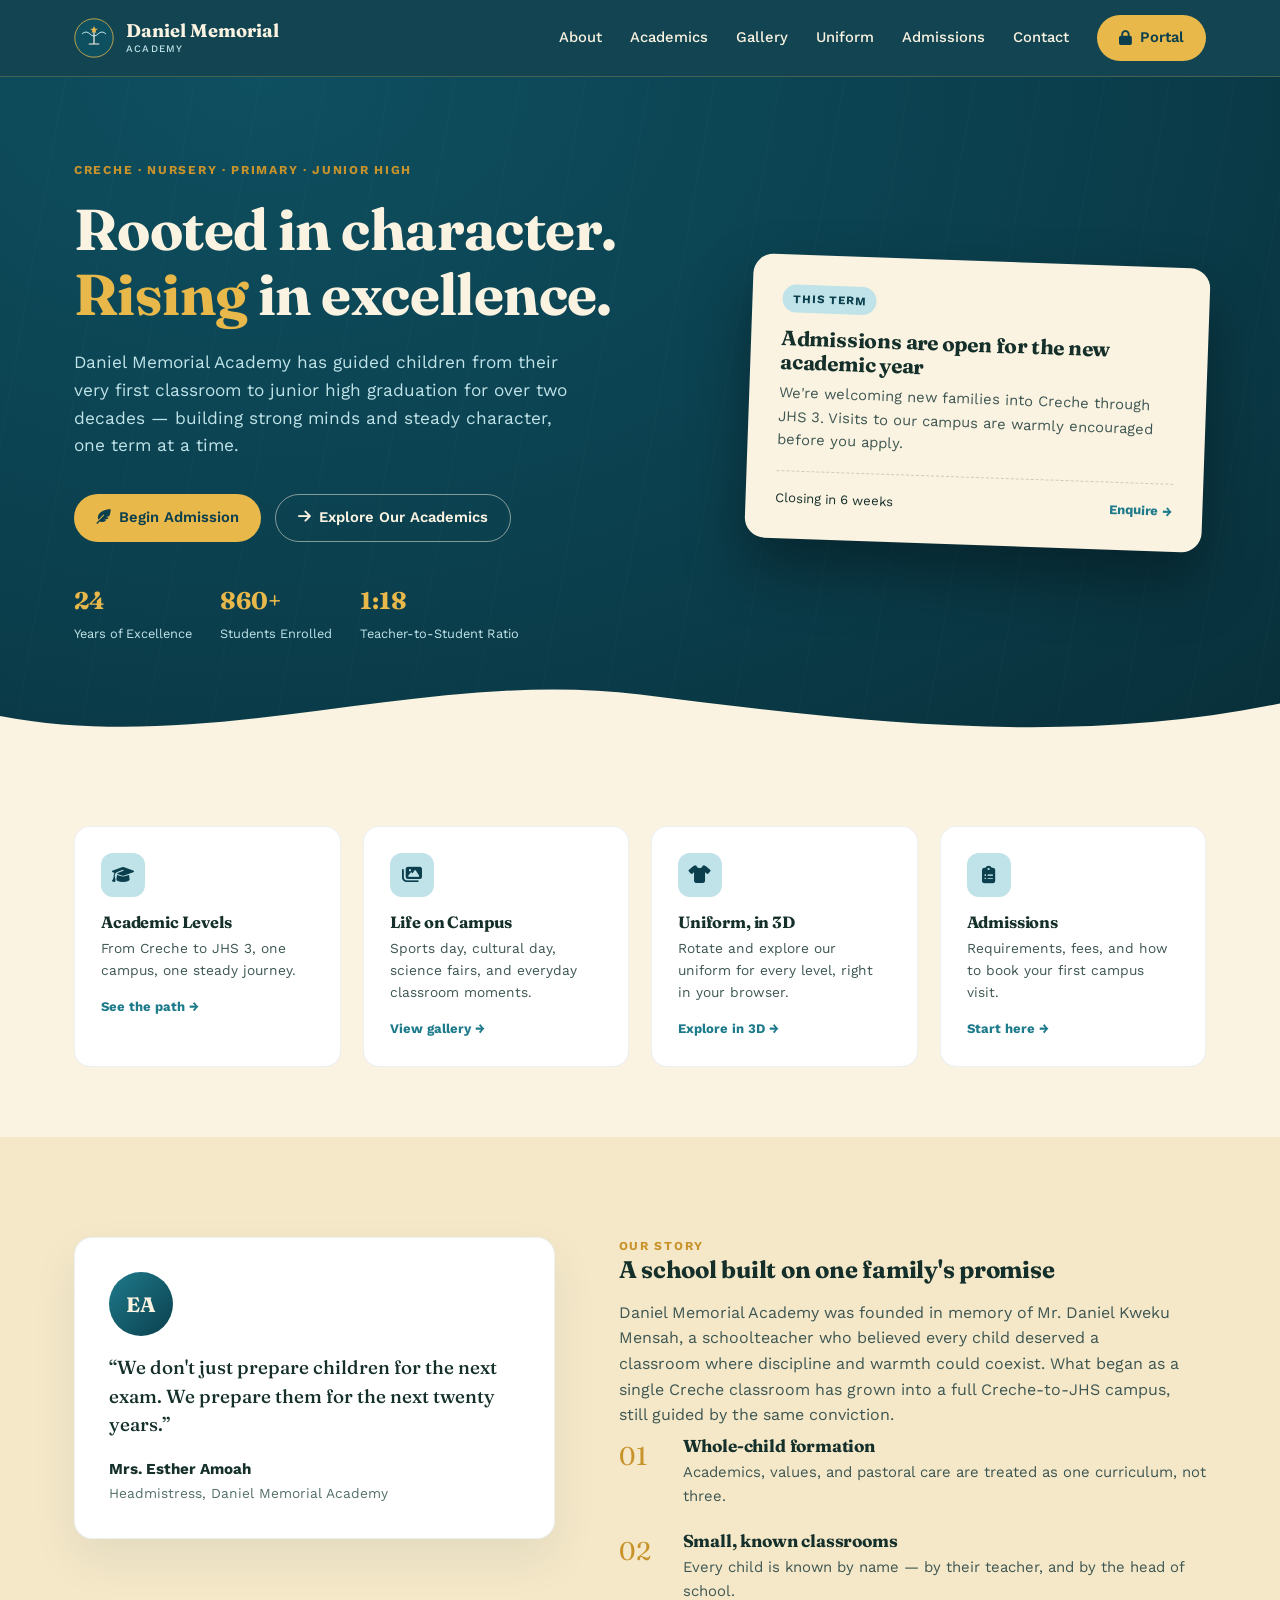
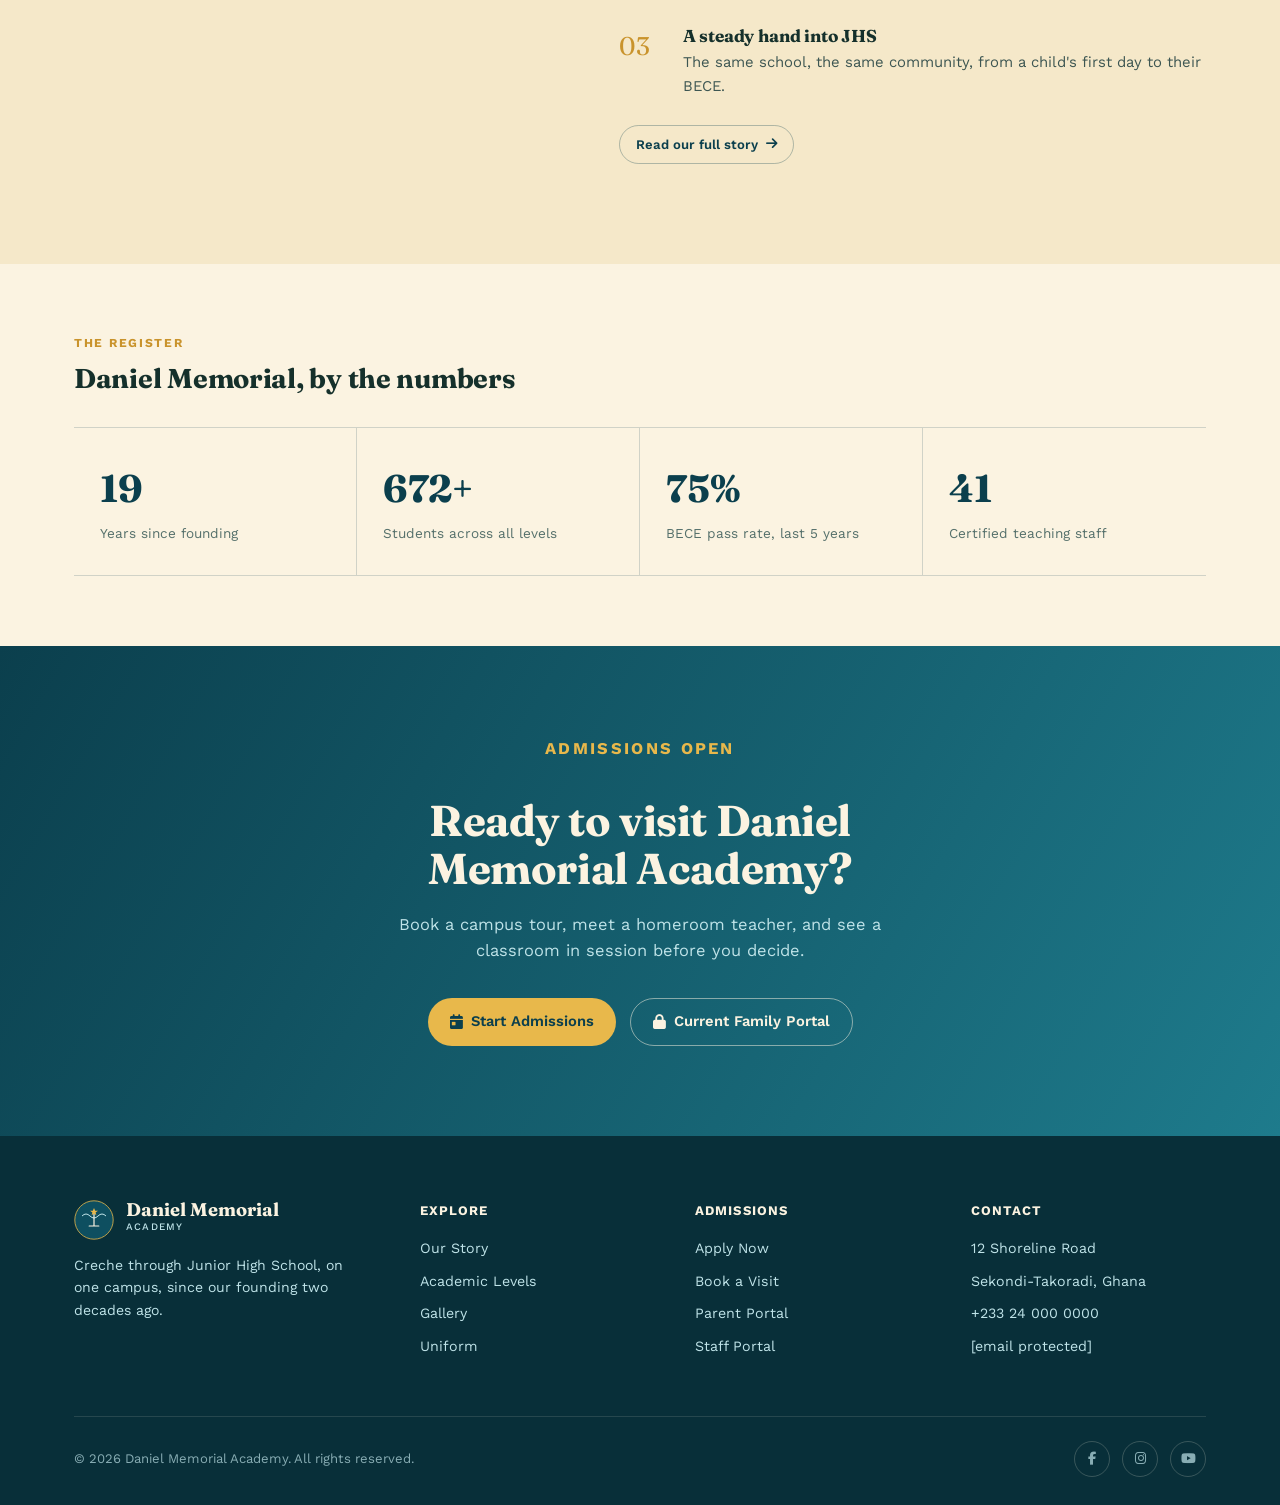
==== commit 0ec6b2d3: "Rename index (7).html to index.html" ====
--- a/index.html
+++ b/index.html
@@ -57,6 +57,16 @@
   .pillar .num { font-family: 'Fraunces', serif; font-size: 1.6rem; color: var(--cream-gold-deep); min-width: 46px; }
   .pillar h4 { font-size: 1.08rem; margin-bottom: 6px; }
   .pillar p { font-size: .93rem; color: #3d5652; }
+
+  @media (max-width: 960px) {
+    .hero-inner { grid-template-columns: 1fr; padding-bottom: 90px; }
+    .quick-links { grid-template-columns: repeat(2, 1fr); }
+    #welcome .wrap { grid-template-columns: 1fr; gap: 40px; }
+  }
+  @media (max-width: 720px) {
+    .quick-links { grid-template-columns: 1fr; }
+    .hero-ctas .btn { flex: 1 1 auto; justify-content: center; }
+  }
 </style>
 </head>
 <body>
